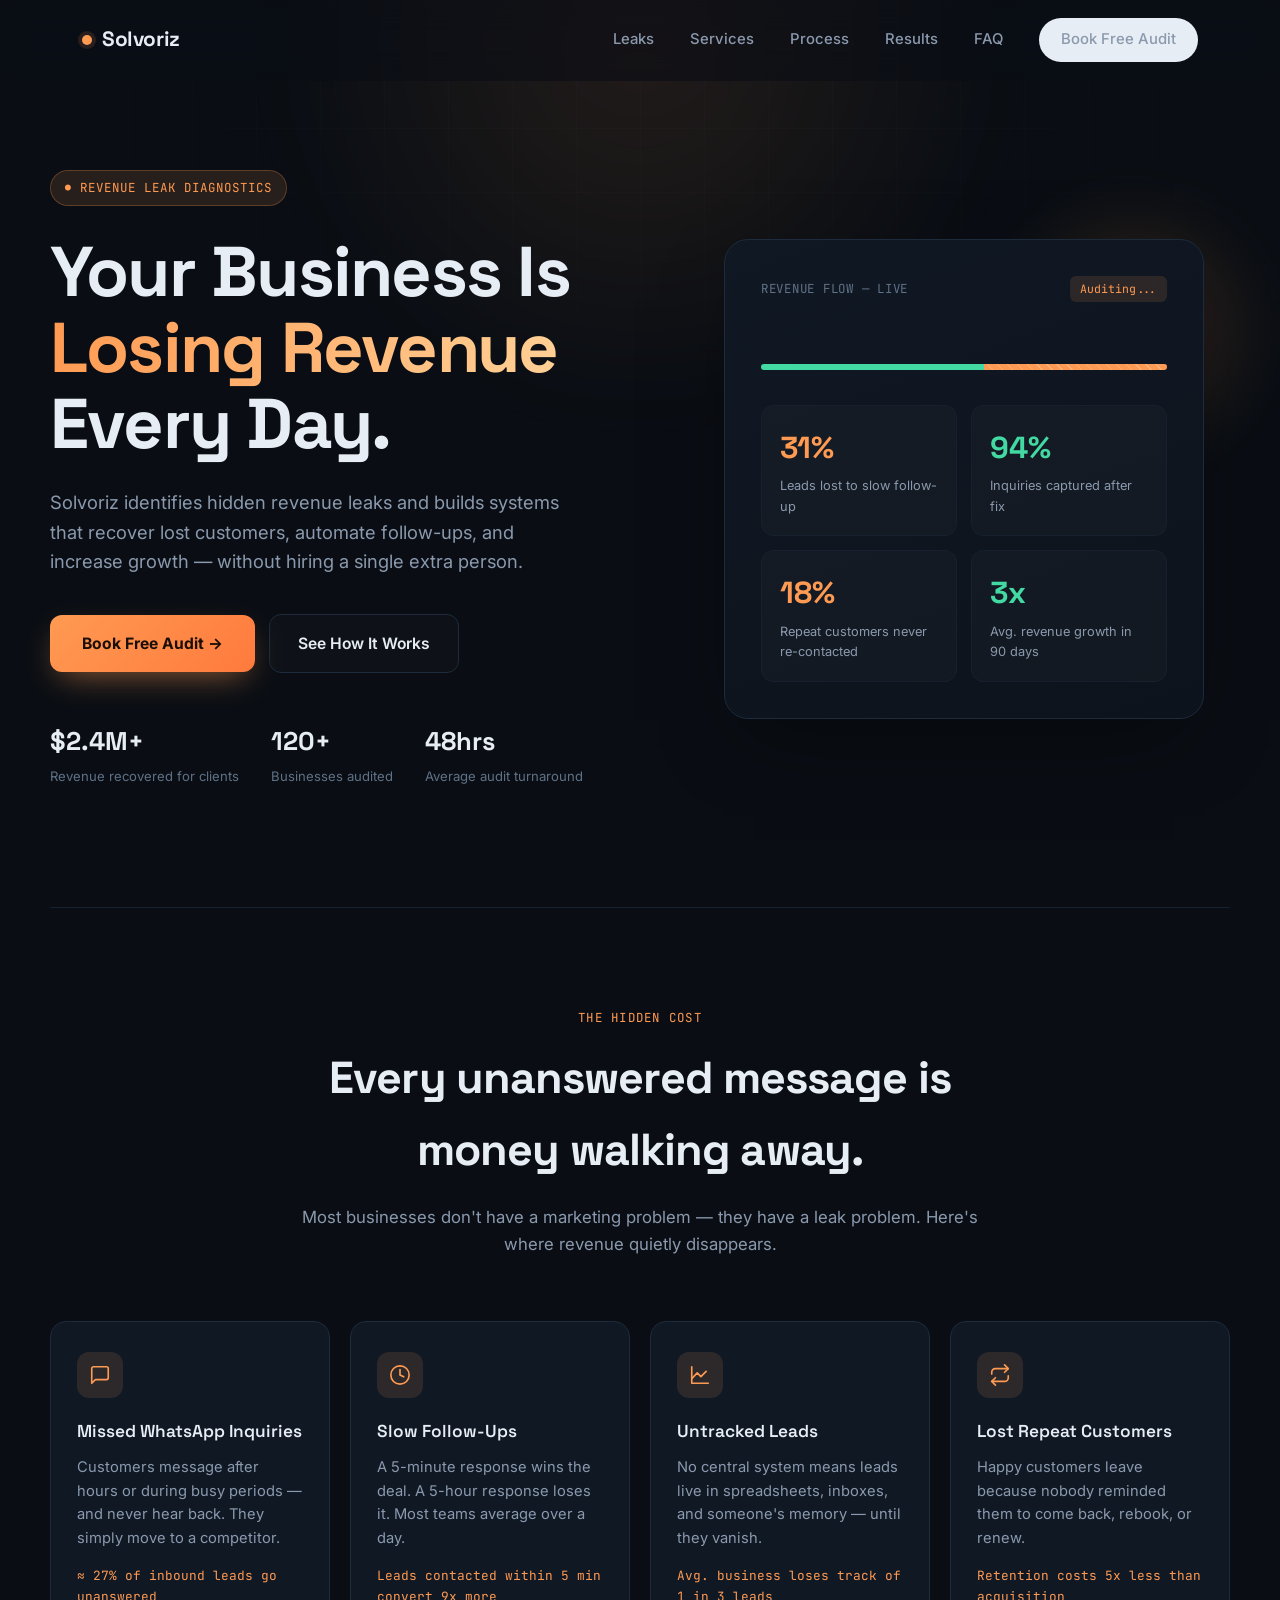
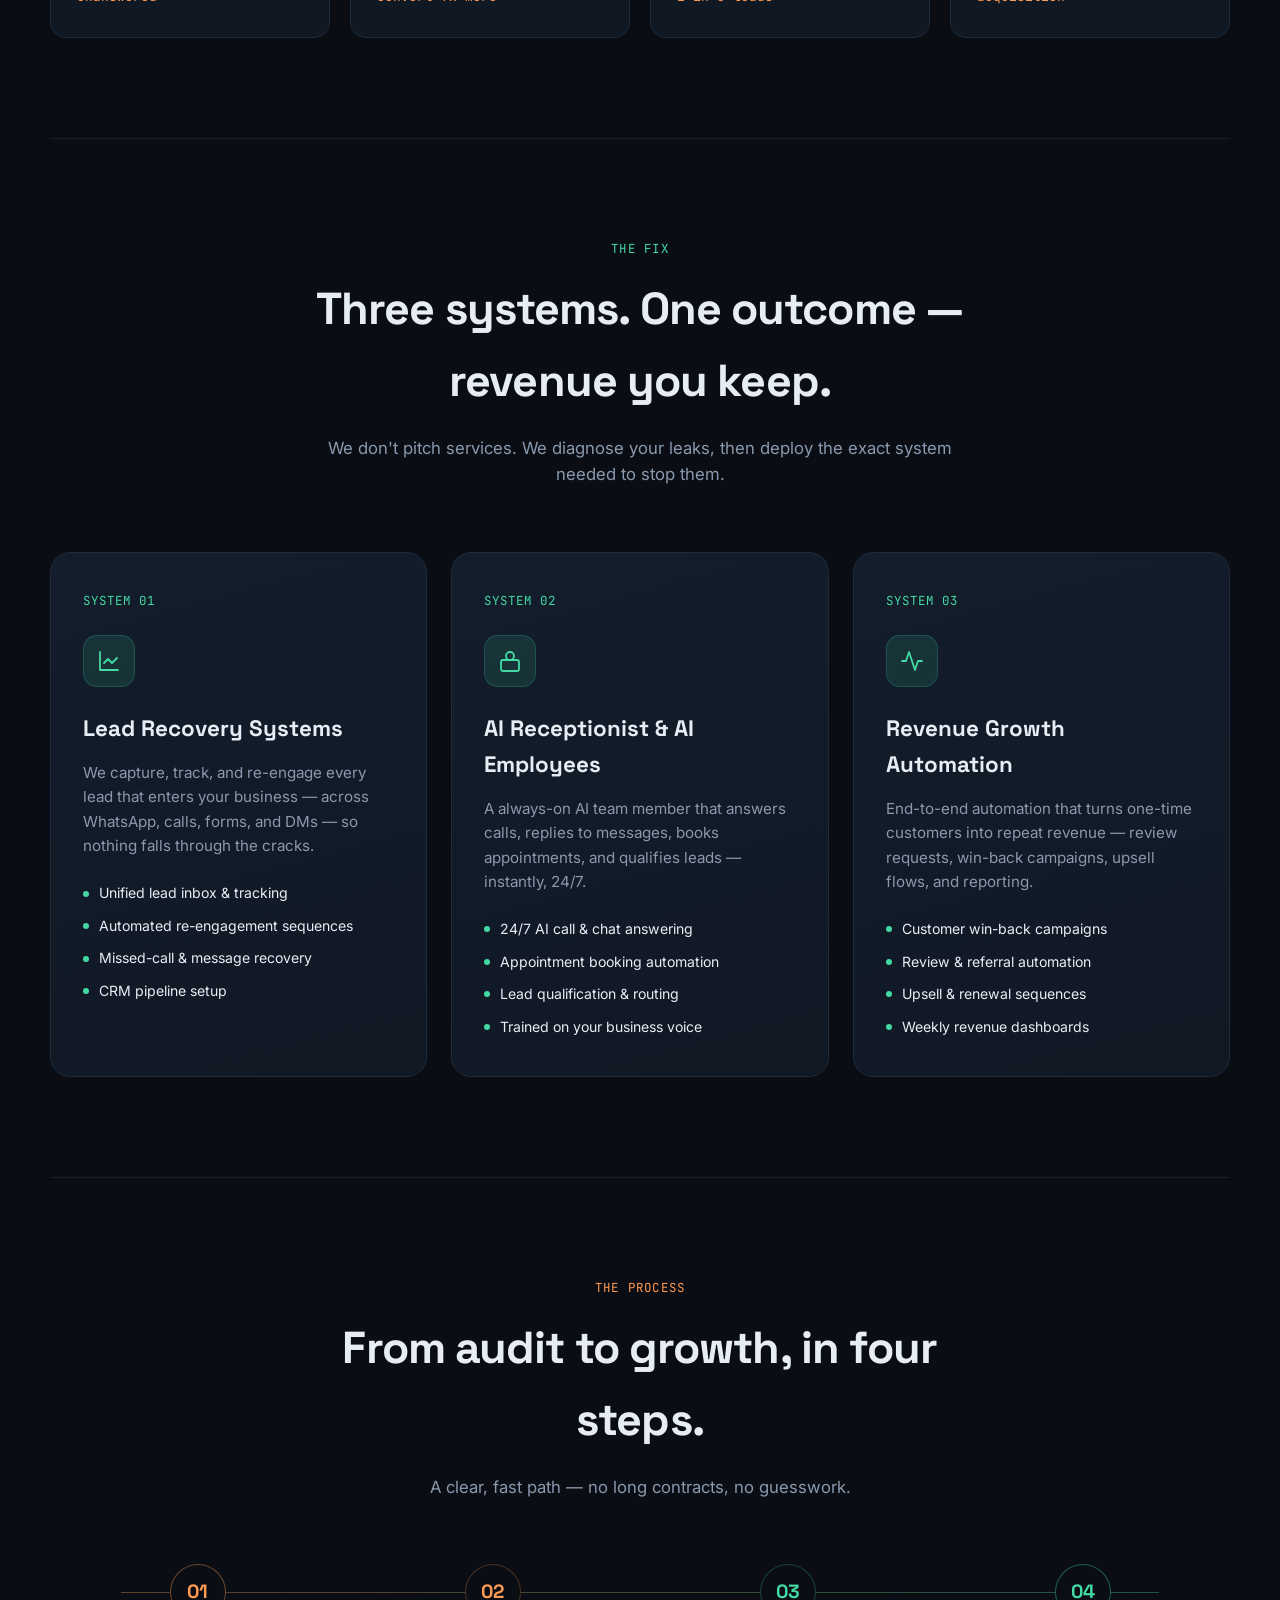
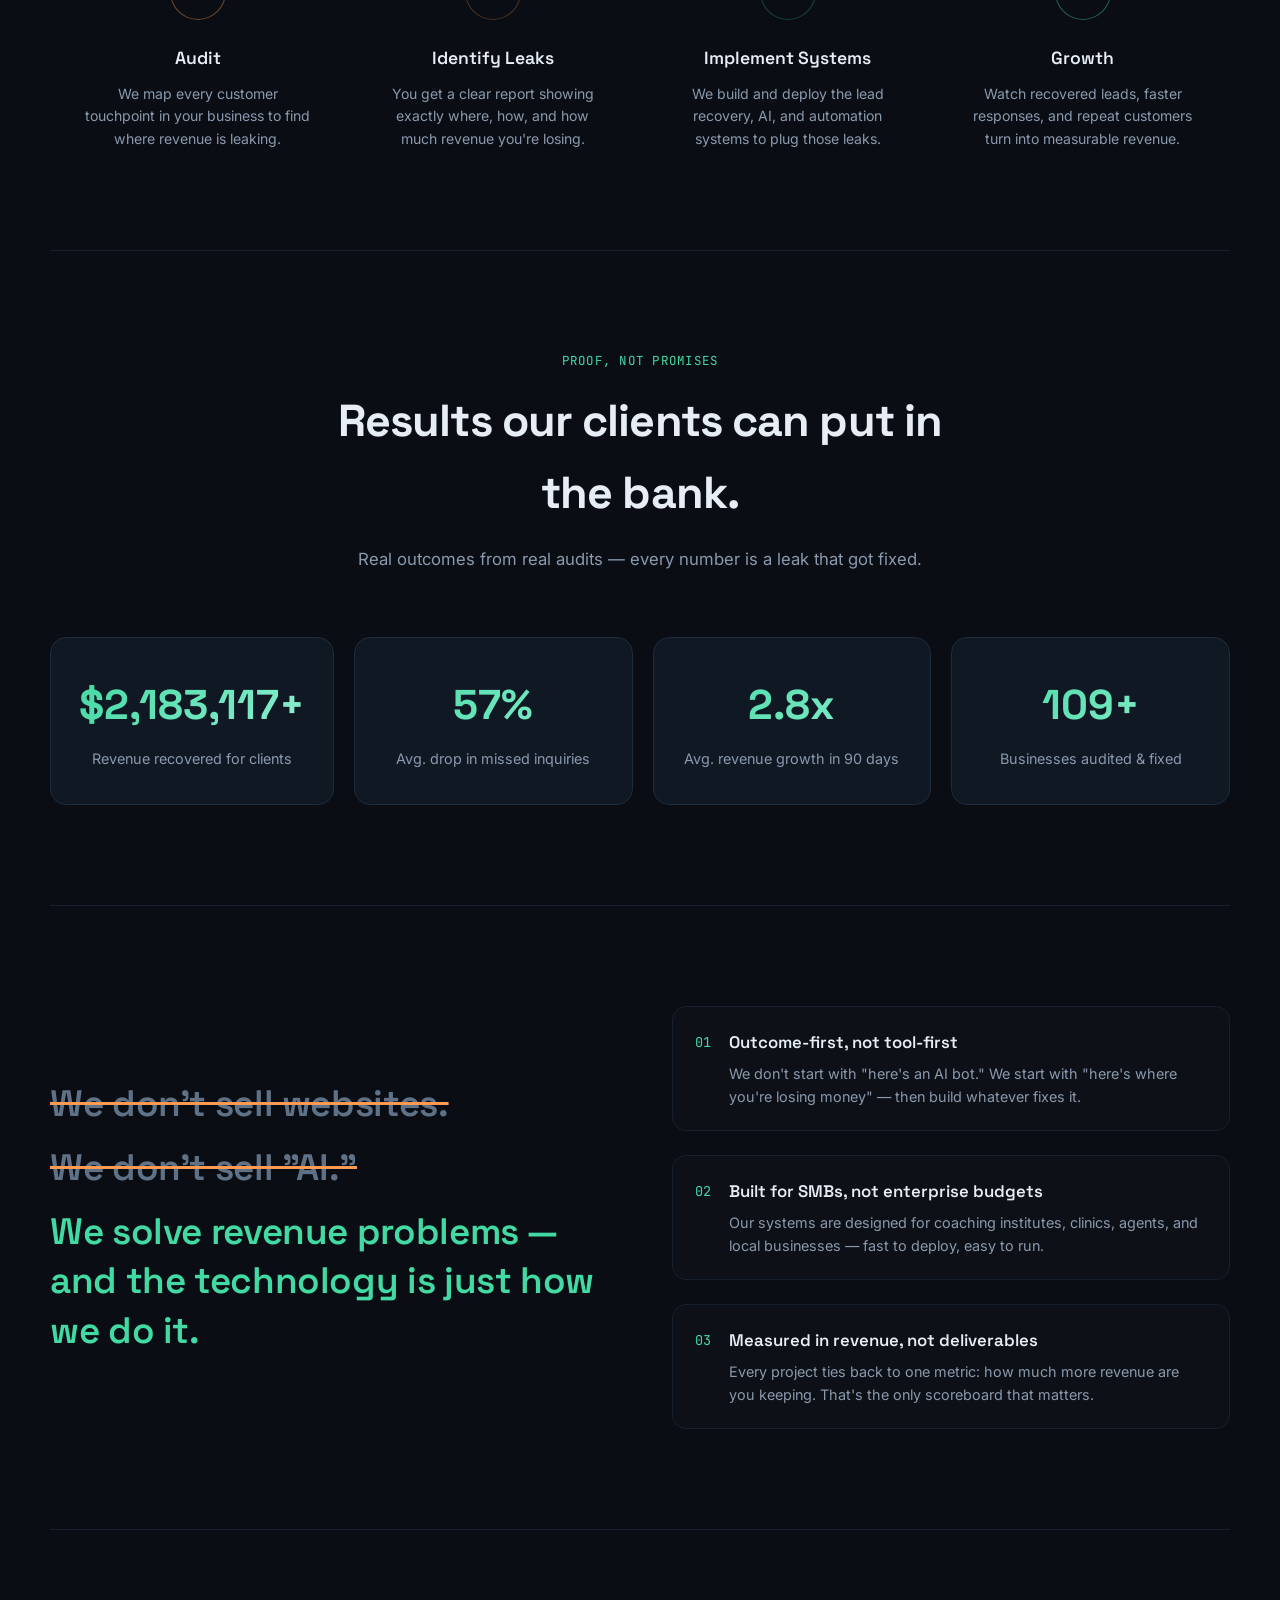
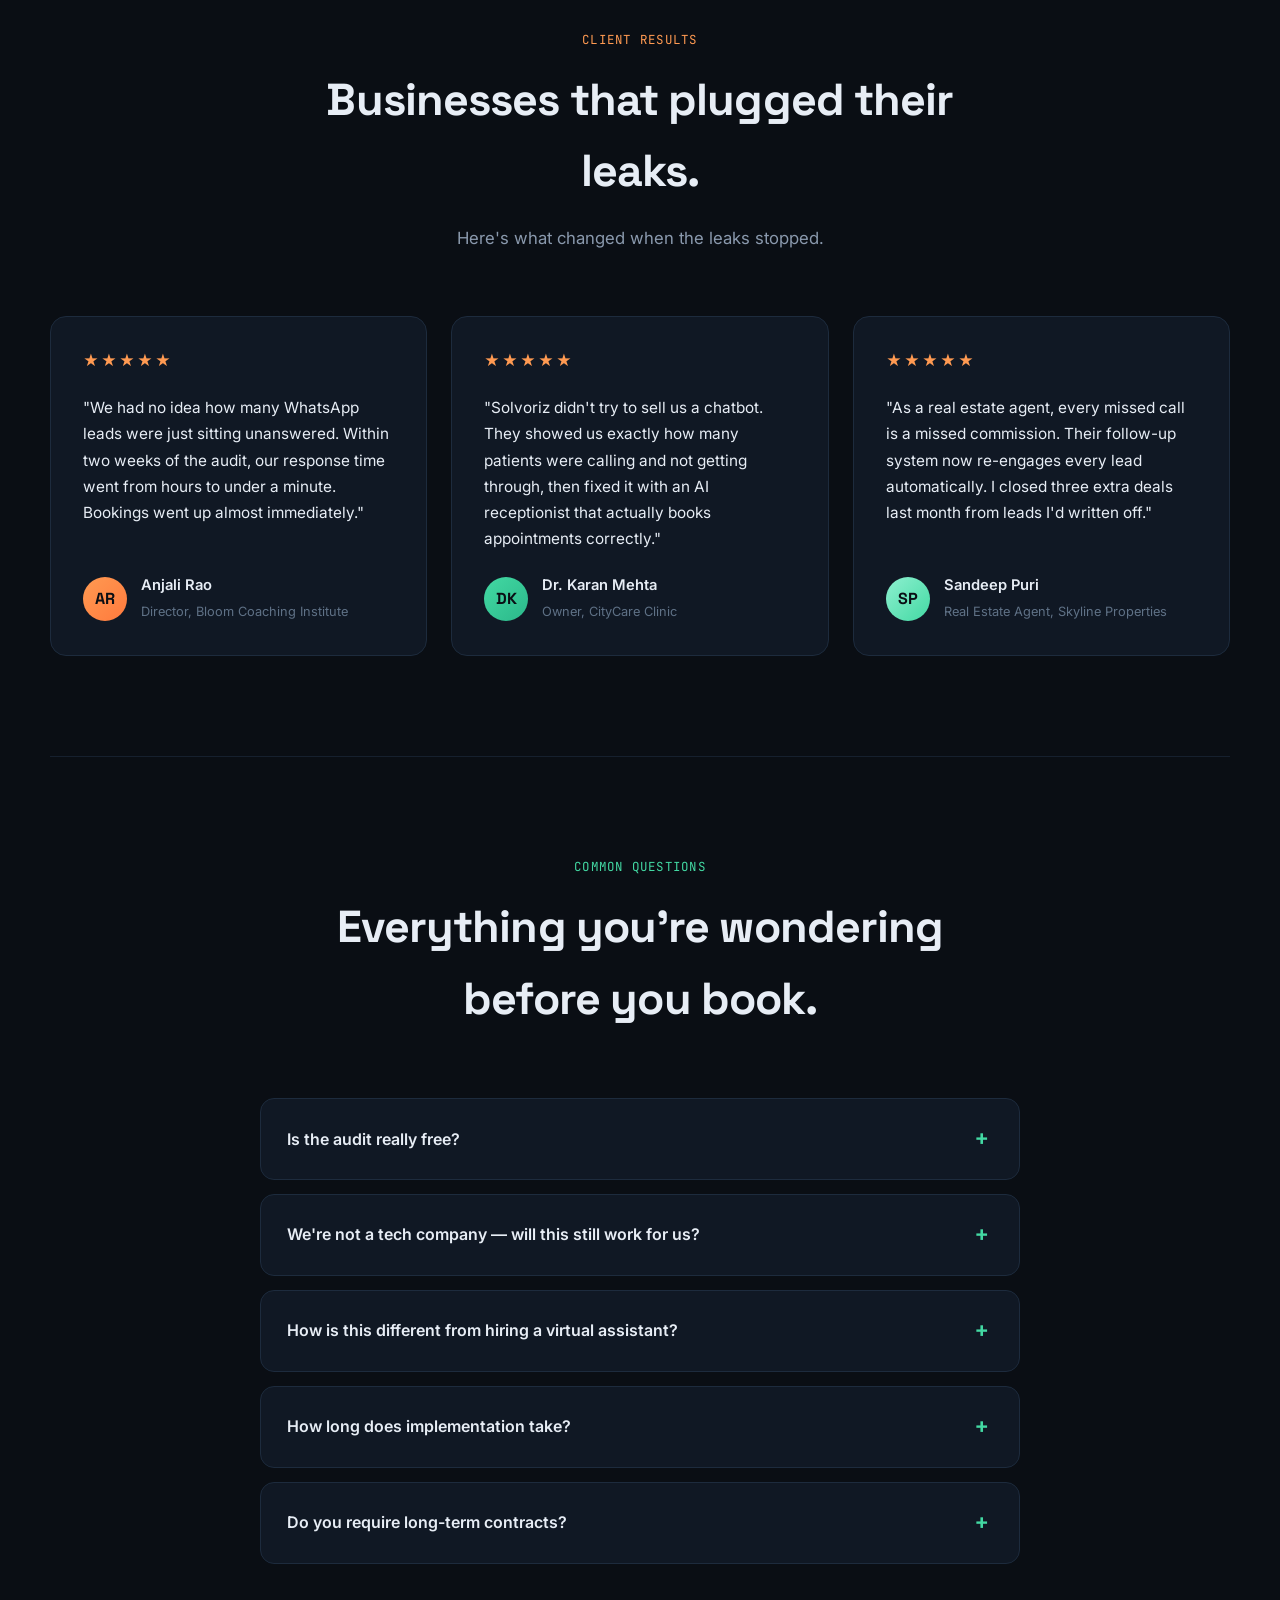
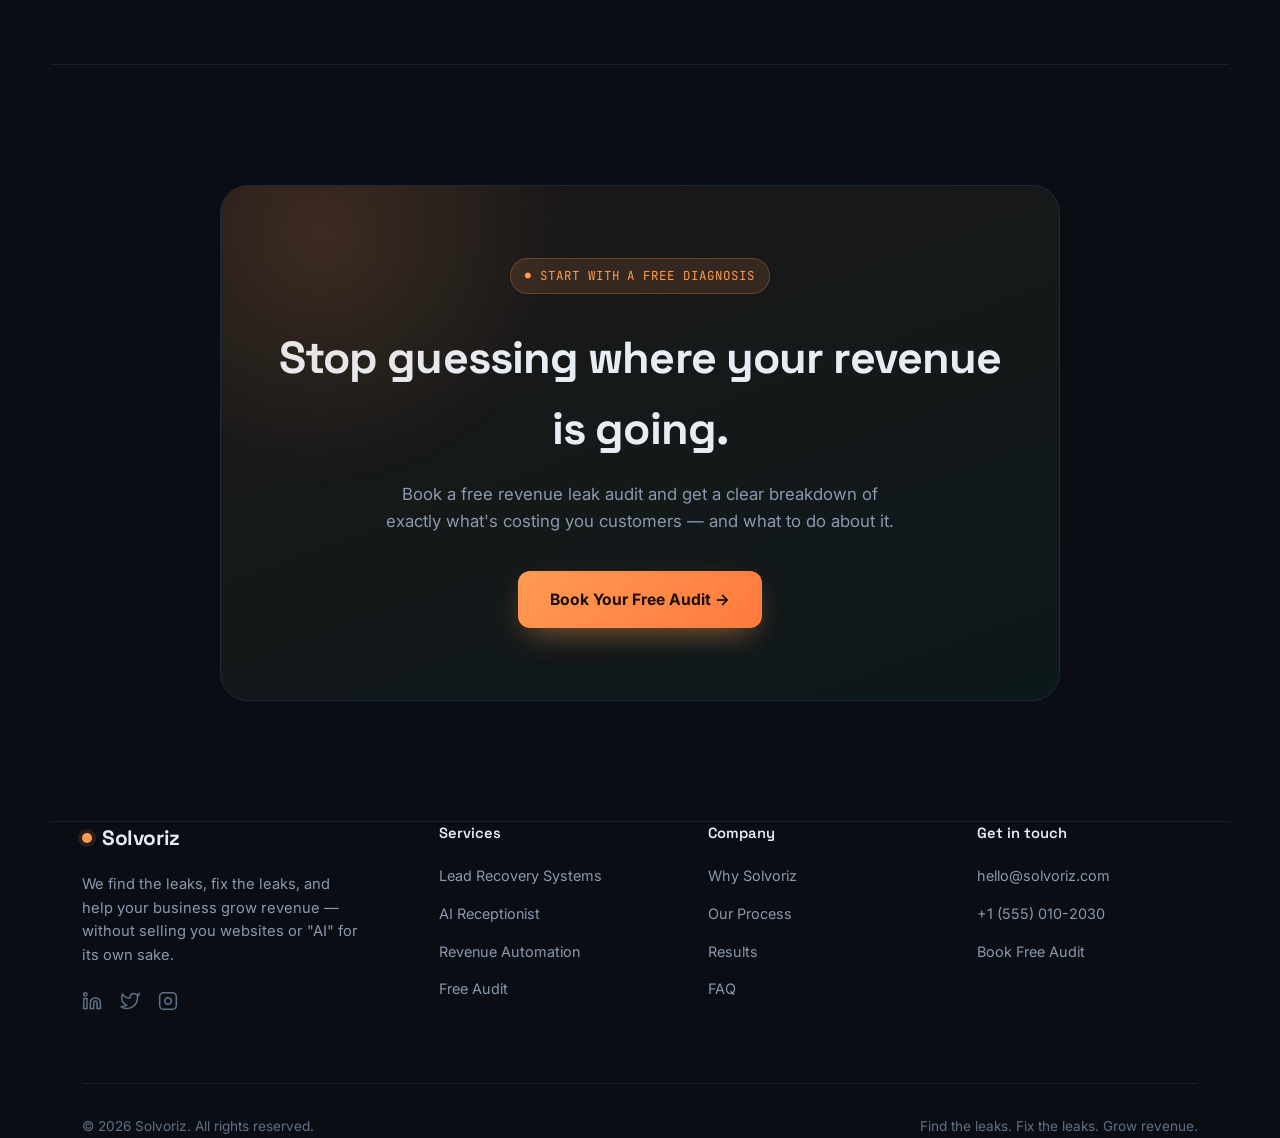
==== index.html @ 36d6c5d6 "Update fmt.Println message from 'Hello' to 'Goodbye'" ====
<!DOCTYPE html>
<html lang="en">
<head>
<meta charset="UTF-8">
<meta name="viewport" content="width=device-width, initial-scale=1.0">
<title>Solvoriz — Find the Leaks. Fix the Leaks. Grow Revenue.</title>
<meta name="description" content="Solvoriz helps businesses identify and eliminate revenue leaks with Lead Recovery Systems, AI Receptionists, and Revenue Growth Automation.">
<meta name="keywords" content="revenue leaks, lead recovery, AI receptionist, business automation, follow-up automation">
<meta property="og:title" content="Solvoriz — Find the Leaks. Fix the Leaks. Grow Revenue.">
<meta property="og:description" content="We identify hidden revenue leaks and build systems that recover lost customers, automate follow-ups, and increase growth.">
<meta property="og:type" content="website">
<link rel="preconnect" href="https://fonts.googleapis.com">
<link rel="preconnect" href="https://fonts.gstatic.com" crossorigin>
<link href="https://fonts.googleapis.com/css2?family=Space+Grotesk:wght@400;500;600;700&family=Inter:wght@400;500;600;700&family=JetBrains+Mono:wght@400;500&display=swap" rel="stylesheet">
<style>
  :root{
    --bg:#0a0e14;
    --bg-2:#0d131c;
    --panel:#101824;
    --panel-2:#131d2b;
    --border:#1d2b3d;
    --border-soft:#16202e;
    --text:#e7edf5;
    --muted:#8a99ad;
    --muted-2:#5f7186;
    --leak:#ff9a52;
    --leak-soft:rgba(255,154,82,0.12);
    --fix:#43d9a3;
    --fix-soft:rgba(67,217,163,0.12);
    --line-leak: #ff9a52;
    --line-fix: #43d9a3;

    --font-display:'Space Grotesk', sans-serif;
    --font-body:'Inter', sans-serif;
    --font-mono:'JetBrains Mono', monospace;

    --container: 1180px;
    --radius: 16px;
    --radius-sm: 10px;
  }

  *{margin:0;padding:0;box-sizing:border-box;}
  html{scroll-behavior:smooth;}
  body{
    background:var(--bg);
    color:var(--text);
    font-family:var(--font-body);
    line-height:1.6;
    -webkit-font-smoothing:antialiased;
    overflow-x:hidden;
  }

  /* ambient background */
  .bg-grid{
    position:fixed; inset:0; z-index:0; pointer-events:none;
    background-image:
      linear-gradient(rgba(255,255,255,0.015) 1px, transparent 1px),
      linear-gradient(90deg, rgba(255,255,255,0.015) 1px, transparent 1px);
    background-size:64px 64px;
    mask-image: radial-gradient(ellipse 80% 60% at 50% 0%, black 30%, transparent 75%);
  }
  .bg-glow{
    position:fixed; top:-300px; left:50%; transform:translateX(-50%);
    width:1000px; height:700px; z-index:0; pointer-events:none;
    background: radial-gradient(circle, rgba(255,154,82,0.10), transparent 60%);
    filter:blur(40px);
  }

  .wrap{max-width:var(--container); margin:0 auto; padding:0 32px;}
  section{position:relative; z-index:1;}

  /* ============ NAV ============ */
  header{
    position:fixed; top:0; left:0; right:0; z-index:100;
    backdrop-filter:blur(16px) saturate(140%);
    background:rgba(10,14,20,0.6);
    border-bottom:1px solid transparent;
    transition:border-color .3s, background .3s;
  }
  header.scrolled{
    border-bottom-color:var(--border-soft);
    background:rgba(10,14,20,0.78);
  }
  nav{
    max-width:var(--container); margin:0 auto; padding:18px 32px;
    display:flex; align-items:center; justify-content:space-between;
  }
  .logo{
    font-family:var(--font-display); font-weight:700; font-size:1.3rem;
    letter-spacing:-0.02em; display:flex; align-items:center; gap:10px;
    color:var(--text); text-decoration:none;
  }
  .logo .dot{
    width:10px; height:10px; border-radius:50%;
    background:var(--leak);
    box-shadow:0 0 0 4px rgba(255,154,82,0.12);
  }
  .nav-links{display:flex; gap:36px; align-items:center;}
  .nav-links a{
    color:var(--muted); text-decoration:none; font-size:0.93rem; font-weight:500;
    transition:color .2s;
  }
  .nav-links a:hover{color:var(--text);}
  .nav-cta{
    background:var(--text); color:var(--bg); padding:10px 22px;
    border-radius:999px; font-weight:600; font-size:0.9rem; text-decoration:none;
    transition:transform .2s, box-shadow .2s;
  }
  .nav-cta:hover{transform:translateY(-1px); box-shadow:0 8px 24px -8px rgba(255,255,255,0.3);}
  .nav-toggle{display:none; flex-direction:column; gap:5px; cursor:pointer; background:none; border:none;}
  .nav-toggle span{width:22px; height:2px; background:var(--text); border-radius:2px;}

  /* ============ HERO ============ */
  .hero{
    padding:170px 0 120px;
    display:grid; grid-template-columns:1.05fr 0.95fr; gap:60px; align-items:center;
  }
  .eyebrow{
    display:inline-flex; align-items:center; gap:8px;
    font-family:var(--font-mono); font-size:0.78rem; letter-spacing:0.08em;
    color:var(--leak); text-transform:uppercase;
    background:var(--leak-soft); border:1px solid rgba(255,154,82,0.25);
    padding:7px 14px; border-radius:999px; margin-bottom:28px;
  }
  .eyebrow::before{content:'●'; font-size:0.6rem; animation:pulse 2s infinite;}
  @keyframes pulse{0%,100%{opacity:1;} 50%{opacity:0.3;}}

  h1{
    font-family:var(--font-display); font-weight:700;
    font-size:clamp(2.6rem, 5.5vw, 4.4rem);
    line-height:1.08; letter-spacing:-0.025em;
    margin-bottom:26px;
  }
  h1 .leak-word{
    background:linear-gradient(100deg, var(--leak) 0%, #ffcf94 50%, var(--leak) 100%);
    -webkit-background-clip:text; background-clip:text; -webkit-text-fill-color:transparent;
    background-size:200% auto; animation:shine 6s linear infinite;
  }
  @keyframes shine{ to{ background-position:200% center; } }

  .hero p.lead{
    font-size:1.15rem; color:var(--muted); max-width:520px; margin-bottom:38px;
  }
  .hero-cta{display:flex; gap:14px; align-items:center; flex-wrap:wrap;}

  .btn-primary{
    background:linear-gradient(135deg, var(--leak), #ff7a3d);
    color:#1a0e05; font-weight:700; font-size:0.98rem;
    padding:16px 32px; border-radius:12px; text-decoration:none;
    box-shadow:0 12px 32px -10px rgba(255,154,82,0.55);
    transition:transform .25s ease, box-shadow .25s ease;
    display:inline-flex; align-items:center; gap:10px;
    border:none; cursor:pointer;
  }
  .btn-primary:hover{transform:translateY(-2px); box-shadow:0 16px 40px -8px rgba(255,154,82,0.7);}
  .btn-secondary{
    color:var(--text); font-weight:600; font-size:0.98rem;
    padding:16px 28px; border-radius:12px; text-decoration:none;
    border:1px solid var(--border); background:rgba(255,255,255,0.02);
    transition:border-color .2s, background .2s;
  }
  .btn-secondary:hover{border-color:var(--muted-2); background:rgba(255,255,255,0.04);}

  .hero-meta{
    display:flex; gap:32px; margin-top:48px; flex-wrap:wrap;
  }
  .hero-meta .stat{display:flex; flex-direction:column; gap:4px;}
  .hero-meta .stat b{font-family:var(--font-display); font-size:1.6rem; font-weight:700;}
  .hero-meta .stat span{font-size:0.82rem; color:var(--muted-2);}

  /* ===== Hero visual: leak gauge ===== */
  .hero-visual{
    position:relative; aspect-ratio:1/1; max-width:480px; margin:0 auto; width:100%;
  }
  .leak-card{
    position:absolute; inset:0;
    background:linear-gradient(160deg, var(--panel) 0%, var(--bg-2) 100%);
    border:1px solid var(--border); border-radius:24px;
    padding:36px; backdrop-filter:blur(10px);
    box-shadow:0 30px 80px -30px rgba(0,0,0,0.6);
    display:flex; flex-direction:column;
  }
  .leak-card-head{display:flex; justify-content:space-between; align-items:center; margin-bottom:28px;}
  .leak-card-head .title{font-family:var(--font-mono); font-size:0.78rem; color:var(--muted-2); letter-spacing:0.06em; text-transform:uppercase;}
  .leak-card-head .badge{
    font-family:var(--font-mono); font-size:0.72rem; color:var(--leak);
    background:var(--leak-soft); padding:4px 10px; border-radius:6px;
  }
  .pipe-row{display:flex; align-items:center; gap:0; flex:1; position:relative;}
  .pipe-line{
    flex:1; height:6px; border-radius:3px; position:relative;
    background:linear-gradient(90deg, var(--fix) 0%, var(--fix) 55%, var(--leak) 55%, var(--leak) 100%);
    overflow:hidden;
  }
  .pipe-line::after{
    content:''; position:absolute; top:0; bottom:0; left:55%; width:45%;
    background:repeating-linear-gradient(45deg, rgba(255,154,82,0.0) 0 6px, rgba(255,255,255,0.25) 6px 7px);
    animation:flow 1.2s linear infinite;
  }
  @keyframes flow{ from{background-position-x:0;} to{background-position-x:-26px;} }
  .drip{
    position:absolute; top:8px; width:8px; height:8px; border-radius:50%;
    background:var(--leak); box-shadow:0 0 14px rgba(255,154,82,0.6);
    animation:dripfall 2.4s ease-in infinite;
  }
  .drip:nth-child(1){left:62%; animation-delay:0s;}
  .drip:nth-child(2){left:74%; animation-delay:0.8s;}
  .drip:nth-child(3){left:86%; animation-delay:1.6s;}
  @keyframes dripfall{
    0%{ top:8px; opacity:1; transform:scale(1);}
    70%{ top:120px; opacity:0.7; transform:scale(0.7);}
    100%{ top:140px; opacity:0; transform:scale(0.4);}
  }
  .leak-stats{display:grid; grid-template-columns:1fr 1fr; gap:14px; margin-top:auto;}
  .leak-stat-box{
    background:rgba(255,255,255,0.02); border:1px solid var(--border-soft);
    border-radius:12px; padding:18px;
  }
  .leak-stat-box .num{font-family:var(--font-display); font-size:1.9rem; font-weight:700;}
  .leak-stat-box .num.lost{color:var(--leak);}
  .leak-stat-box .num.saved{color:var(--fix);}
  .leak-stat-box .lbl{font-size:0.8rem; color:var(--muted); margin-top:4px;}
  .leak-glow{
    position:absolute; width:300px; height:300px; border-radius:50%;
    background:radial-gradient(circle, rgba(255,154,82,0.18), transparent 70%);
    top:-60px; right:-80px; filter:blur(20px); z-index:-1;
  }

  /* ============ SECTION HEADERS ============ */
  .section-head{max-width:680px; margin:0 auto 64px; text-align:center;}
  .section-tag{
    font-family:var(--font-mono); font-size:0.78rem; letter-spacing:0.1em;
    color:var(--leak); text-transform:uppercase; margin-bottom:14px; display:block;
  }
  .section-tag.fix{color:var(--fix);}
  h2{
    font-family:var(--font-display); font-weight:700;
    font-size:clamp(2rem, 4vw, 2.8rem); letter-spacing:-0.02em; margin-bottom:18px;
  }
  .section-head p{color:var(--muted); font-size:1.05rem;}

  /* ============ PROBLEM SECTION ============ */
  .problem{padding:100px 0; border-top:1px solid var(--border-soft);}
  .leak-grid{display:grid; grid-template-columns:repeat(4,1fr); gap:20px;}
  .leak-item{
    background:var(--panel); border:1px solid var(--border);
    border-radius:var(--radius); padding:30px 26px;
    position:relative; overflow:hidden;
    transition:transform .35s ease, border-color .35s ease;
    opacity:0; transform:translateY(24px);
  }
  .leak-item.in-view{opacity:1; transform:translateY(0); transition:opacity .6s ease, transform .6s ease, border-color .35s;}
  .leak-item:hover{transform:translateY(-6px); border-color:rgba(255,154,82,0.35);}
  .leak-item::before{
    content:''; position:absolute; top:0; left:0; width:100%; height:3px;
    background:linear-gradient(90deg, var(--leak), transparent);
    opacity:0; transition:opacity .35s;
  }
  .leak-item:hover::before{opacity:1;}
  .leak-icon{
    width:46px; height:46px; border-radius:12px; display:flex; align-items:center; justify-content:center;
    background:var(--leak-soft); margin-bottom:20px; color:var(--leak);
  }
  .leak-item h3{font-family:var(--font-display); font-size:1.08rem; font-weight:600; margin-bottom:10px;}
  .leak-item p{color:var(--muted); font-size:0.92rem;}
  .leak-item .amount{
    font-family:var(--font-mono); font-size:0.8rem; color:var(--leak); margin-top:16px; display:block;
  }

  /* ============ SOLUTION SECTION ============ */
  .solution{padding:100px 0; border-top:1px solid var(--border-soft);}
  .solution-grid{display:grid; grid-template-columns:repeat(3,1fr); gap:24px;}
  .solution-card{
    background:linear-gradient(165deg, var(--panel-2), var(--panel));
    border:1px solid var(--border); border-radius:20px; padding:38px 32px;
    position:relative; overflow:hidden;
    opacity:0; transform:translateY(28px);
    transition:opacity .6s ease, transform .6s ease, border-color .3s, box-shadow .3s;
  }
  .solution-card.in-view{opacity:1; transform:translateY(0);}
  .solution-card:hover{
    border-color:rgba(67,217,163,0.3);
    box-shadow:0 24px 60px -30px rgba(67,217,163,0.25);
    transform:translateY(-6px);
  }
  .solution-num{
    font-family:var(--font-mono); font-size:0.78rem; color:var(--fix);
    letter-spacing:0.08em; margin-bottom:24px; display:block;
  }
  .solution-card h3{font-family:var(--font-display); font-size:1.4rem; font-weight:700; margin-bottom:14px;}
  .solution-card p{color:var(--muted); font-size:0.95rem; margin-bottom:24px;}
  .solution-list{list-style:none; display:flex; flex-direction:column; gap:10px;}
  .solution-list li{
    font-size:0.88rem; color:var(--text); display:flex; align-items:center; gap:10px;
  }
  .solution-list li::before{
    content:''; width:6px; height:6px; border-radius:50%; background:var(--fix); flex-shrink:0;
  }
  .solution-card .icon-block{
    width:52px; height:52px; border-radius:14px;
    background:var(--fix-soft); border:1px solid rgba(67,217,163,0.2);
    display:flex; align-items:center; justify-content:center; margin-bottom:24px; color:var(--fix);
  }

  /* ============ HOW IT WORKS ============ */
  .how{padding:100px 0; border-top:1px solid var(--border-soft);}
  .how-track{
    display:grid; grid-template-columns:repeat(4,1fr); gap:0; position:relative;
  }
  .how-track::before{
    content:''; position:absolute; top:28px; left:6%; right:6%; height:1px;
    background:linear-gradient(90deg, var(--leak), var(--fix));
    opacity:0.35;
  }
  .how-step{
    text-align:center; padding:0 18px; position:relative;
    opacity:0; transform:translateY(20px);
    transition:opacity .6s ease, transform .6s ease;
  }
  .how-step.in-view{opacity:1; transform:translateY(0);}
  .how-step .step-num{
    width:56px; height:56px; border-radius:50%; margin:0 auto 24px;
    display:flex; align-items:center; justify-content:center;
    font-family:var(--font-display); font-weight:700; font-size:1.2rem;
    background:var(--bg); border:1px solid var(--border);
    position:relative; z-index:2;
  }
  .how-step:nth-child(1) .step-num{color:var(--leak); border-color:rgba(255,154,82,0.4);}
  .how-step:nth-child(2) .step-num{color:var(--leak); border-color:rgba(255,154,82,0.25);}
  .how-step:nth-child(3) .step-num{color:var(--fix); border-color:rgba(67,217,163,0.25);}
  .how-step:nth-child(4) .step-num{color:var(--fix); border-color:rgba(67,217,163,0.4);}
  .how-step h3{font-family:var(--font-display); font-size:1.1rem; font-weight:600; margin-bottom:10px;}
  .how-step p{color:var(--muted); font-size:0.88rem; max-width:230px; margin:0 auto;}

  /* ============ RESULTS ============ */
  .results{padding:100px 0; border-top:1px solid var(--border-soft);}
  .results-grid{display:grid; grid-template-columns:repeat(4,1fr); gap:20px;}
  .result-card{
    background:var(--panel); border:1px solid var(--border); border-radius:var(--radius);
    padding:34px 28px; text-align:center;
    opacity:0; transform:scale(0.95);
    transition:opacity .6s ease, transform .6s ease, border-color .3s;
  }
  .result-card.in-view{opacity:1; transform:scale(1);}
  .result-card:hover{border-color:rgba(67,217,163,0.3);}
  .result-num{
    font-family:var(--font-display); font-weight:700; font-size:2.6rem;
    background:linear-gradient(135deg, var(--fix), #8ef0d0);
    -webkit-background-clip:text; background-clip:text; -webkit-text-fill-color:transparent;
    margin-bottom:8px;
  }
  .result-card .lbl{color:var(--muted); font-size:0.9rem;}

  /* ============ WHY SOLVORIZ ============ */
  .why{padding:100px 0; border-top:1px solid var(--border-soft);}
  .why-inner{
    display:grid; grid-template-columns:1fr 1fr; gap:64px; align-items:center;
  }
  .why-statement{
    font-family:var(--font-display); font-size:clamp(1.6rem,3vw,2.3rem);
    font-weight:600; line-height:1.35; letter-spacing:-0.01em;
  }
  .why-statement .strike{
    color:var(--muted-2); text-decoration:line-through; text-decoration-color:var(--leak);
  }
  .why-statement .highlight{
    color:var(--fix);
  }
  .why-list{display:flex; flex-direction:column; gap:24px;}
  .why-row{
    display:flex; gap:18px; align-items:flex-start;
    padding:22px; border:1px solid var(--border-soft); border-radius:14px;
    background:rgba(255,255,255,0.015);
    transition:border-color .3s, background .3s;
  }
  .why-row:hover{border-color:rgba(67,217,163,0.25); background:rgba(67,217,163,0.03);}
  .why-row .num{
    font-family:var(--font-mono); color:var(--fix); font-size:0.85rem; flex-shrink:0; margin-top:3px;
  }
  .why-row h4{font-family:var(--font-display); font-size:1.05rem; margin-bottom:6px; font-weight:600;}
  .why-row p{color:var(--muted); font-size:0.9rem;}

  /* ============ TESTIMONIALS ============ */
  .testimonials{padding:100px 0; border-top:1px solid var(--border-soft);}
  .test-grid{display:grid; grid-template-columns:repeat(3,1fr); gap:24px;}
  .test-card{
    background:var(--panel); border:1px solid var(--border); border-radius:var(--radius);
    padding:32px; display:flex; flex-direction:column; gap:22px;
    opacity:0; transform:translateY(24px);
    transition:opacity .6s ease, transform .6s ease, border-color .3s;
  }
  .test-card.in-view{opacity:1; transform:translateY(0);}
  .test-card:hover{border-color:var(--muted-2);}
  .stars{color:var(--leak); font-size:0.95rem; letter-spacing:2px;}
  .test-card p.quote{font-size:0.96rem; color:var(--text); line-height:1.7;}
  .test-person{display:flex; align-items:center; gap:14px; margin-top:auto;}
  .avatar{
    width:44px; height:44px; border-radius:50%; flex-shrink:0;
    display:flex; align-items:center; justify-content:center;
    font-family:var(--font-display); font-weight:700; font-size:1rem; color:var(--bg);
  }
  .test-person .info b{display:block; font-size:0.92rem; font-weight:600;}
  .test-person .info span{font-size:0.8rem; color:var(--muted-2);}

  /* ============ FAQ ============ */
  .faq{padding:100px 0; border-top:1px solid var(--border-soft);}
  .faq-list{max-width:760px; margin:0 auto; display:flex; flex-direction:column; gap:14px;}
  .faq-item{
    border:1px solid var(--border); border-radius:14px; background:var(--panel);
    overflow:hidden; transition:border-color .3s;
  }
  .faq-item.active{border-color:rgba(67,217,163,0.3);}
  .faq-q{
    padding:22px 26px; display:flex; justify-content:space-between; align-items:center;
    cursor:pointer; font-weight:600; font-size:1rem; gap:20px;
  }
  .faq-q .plus{
    font-size:1.4rem; color:var(--fix); flex-shrink:0; transition:transform .3s;
    font-family:var(--font-mono); width:24px; text-align:center;
  }
  .faq-item.active .plus{transform:rotate(45deg);}
  .faq-a{
    max-height:0; overflow:hidden; transition:max-height .35s ease;
  }
  .faq-a div{padding:0 26px 22px; color:var(--muted); font-size:0.93rem; line-height:1.7;}

  /* ============ FINAL CTA ============ */
  .final-cta{padding:120px 0; border-top:1px solid var(--border-soft); text-align:center; position:relative;}
  .final-cta-card{
    max-width:840px; margin:0 auto; padding:72px 48px; border-radius:28px;
    background:linear-gradient(160deg, rgba(255,154,82,0.08), rgba(67,217,163,0.05));
    border:1px solid var(--border); position:relative; overflow:hidden;
  }
  .final-cta-card::before{
    content:''; position:absolute; width:500px; height:500px; border-radius:50%;
    background:radial-gradient(circle, rgba(255,154,82,0.15), transparent 70%);
    top:-200px; left:-150px; filter:blur(10px);
  }
  .final-cta-card h2{margin-bottom:16px;}
  .final-cta-card p{color:var(--muted); font-size:1.05rem; margin-bottom:36px; max-width:520px; margin-left:auto; margin-right:auto;}

  /* ============ FOOTER ============ */
  footer{padding:80px 0 40px; border-top:1px solid var(--border-soft);}
  .footer-top{
    display:grid; grid-template-columns:1.4fr 1fr 1fr 1fr; gap:48px; margin-bottom:64px;
  }
  .footer-brand .logo{margin-bottom:18px;}
  .footer-brand p{color:var(--muted); font-size:0.92rem; max-width:280px; margin-bottom:24px;}
  .footer-col h4{font-family:var(--font-display); font-size:0.92rem; margin-bottom:18px; font-weight:600;}
  .footer-col ul{list-style:none; display:flex; flex-direction:column; gap:12px;}
  .footer-col ul a{color:var(--muted); text-decoration:none; font-size:0.9rem; transition:color .2s;}
  .footer-col ul a:hover{color:var(--text);}
  .footer-bottom{
    display:flex; justify-content:space-between; align-items:center;
    padding-top:32px; border-top:1px solid var(--border-soft);
    color:var(--muted-2); font-size:0.85rem; flex-wrap:wrap; gap:16px;
  }
  .footer-socials{display:flex; gap:18px;}
  .footer-socials a{color:var(--muted-2); transition:color .2s;}
  .footer-socials a:hover{color:var(--fix);}

  /* ============ RESPONSIVE ============ */
  @media (max-width:980px){
    .hero{grid-template-columns:1fr; padding-top:140px;}
    .hero-visual{order:-1; max-width:420px;}
    .leak-grid{grid-template-columns:repeat(2,1fr);}
    .solution-grid{grid-template-columns:1fr;}
    .how-track{grid-template-columns:repeat(2,1fr); gap:40px;}
    .how-track::before{display:none;}
    .results-grid{grid-template-columns:repeat(2,1fr);}
    .why-inner{grid-template-columns:1fr; gap:40px;}
    .test-grid{grid-template-columns:1fr;}
    .footer-top{grid-template-columns:1fr 1fr; gap:36px;}
    .nav-links{
      position:absolute; top:100%; left:0; right:0; flex-direction:column;
      background:rgba(10,14,20,0.97); border-bottom:1px solid var(--border-soft);
      padding:24px 32px; gap:18px; display:none;
    }
    .nav-links.open{display:flex;}
    .nav-toggle{display:flex;}
    .nav-cta{display:none;}
    .nav-links.open .nav-cta{display:inline-flex; width:fit-content;}
  }
  @media (max-width:640px){
    .wrap{padding:0 20px;}
    .leak-grid{grid-template-columns:1fr;}
    .results-grid{grid-template-columns:1fr 1fr;}
    .how-track{grid-template-columns:1fr; gap:36px;}
    .footer-top{grid-template-columns:1fr;}
    h1{font-size:2.4rem;}
    .hero-meta{gap:24px;}
    .final-cta-card{padding:48px 24px;}
  }

  @media (prefers-reduced-motion: reduce){
    *{animation:none !important; transition:none !important;}
  }
</style>
</head>
<body>

<div class="bg-grid"></div>
<div class="bg-glow"></div>

<header id="header">
  <nav>
    <a href="#" class="logo"><span class="dot"></span> Solvoriz</a>
    <div class="nav-links" id="navLinks">
      <a href="#problem">Leaks</a>
      <a href="#solution">Services</a>
      <a href="#how">Process</a>
      <a href="#results">Results</a>
      <a href="#faq">FAQ</a>
      <a href="#cta" class="nav-cta">Book Free Audit</a>
    </div>
    <button class="nav-toggle" id="navToggle" aria-label="Toggle menu"><span></span><span></span><span></span></button>
  </nav>
</header>

<!-- HERO -->
<section class="hero wrap">
  <div>
    <span class="eyebrow">Revenue Leak Diagnostics</span>
    <h1>Your Business Is <span class="leak-word">Losing Revenue</span> Every Day.</h1>
    <p class="lead">Solvoriz identifies hidden revenue leaks and builds systems that recover lost customers, automate follow-ups, and increase growth — without hiring a single extra person.</p>
    <div class="hero-cta">
      <a href="#cta" class="btn-primary">Book Free Audit →</a>
      <a href="#how" class="btn-secondary">See How It Works</a>
    </div>
    <div class="hero-meta">
      <div class="stat"><b>$2.4M+</b><span>Revenue recovered for clients</span></div>
      <div class="stat"><b>120+</b><span>Businesses audited</span></div>
      <div class="stat"><b>48hrs</b><span>Average audit turnaround</span></div>
    </div>
  </div>

  <div class="hero-visual">
    <div class="leak-glow"></div>
    <div class="leak-card">
      <div class="leak-card-head">
        <span class="title">Revenue Flow — Live</span>
        <span class="badge">Auditing...</span>
      </div>
      <div class="pipe-row">
        <div class="pipe-line">
          <div class="drip"></div>
          <div class="drip"></div>
          <div class="drip"></div>
        </div>
      </div>
      <div class="leak-stats">
        <div class="leak-stat-box">
          <div class="num lost" data-count="31">0%</div>
          <div class="lbl">Leads lost to slow follow-up</div>
        </div>
        <div class="leak-stat-box">
          <div class="num saved" data-count="94">0%</div>
          <div class="lbl">Inquiries captured after fix</div>
        </div>
        <div class="leak-stat-box">
          <div class="num lost" data-count="18">0%</div>
          <div class="lbl">Repeat customers never re-contacted</div>
        </div>
        <div class="leak-stat-box">
          <div class="num saved" data-count="3">0x</div>
          <div class="lbl">Avg. revenue growth in 90 days</div>
        </div>
      </div>
    </div>
  </div>
</section>

<!-- PROBLEM -->
<section class="problem wrap" id="problem">
  <div class="section-head">
    <span class="section-tag">The hidden cost</span>
    <h2>Every unanswered message is money walking away.</h2>
    <p>Most businesses don't have a marketing problem — they have a leak problem. Here's where revenue quietly disappears.</p>
  </div>
  <div class="leak-grid">
    <div class="leak-item">
      <div class="leak-icon">
        <svg width="22" height="22" viewBox="0 0 24 24" fill="none" stroke="currentColor" stroke-width="1.8" stroke-linecap="round" stroke-linejoin="round"><path d="M21 15a2 2 0 0 1-2 2H7l-4 4V5a2 2 0 0 1 2-2h14a2 2 0 0 1 2 2z"/></svg>
      </div>
      <h3>Missed WhatsApp Inquiries</h3>
      <p>Customers message after hours or during busy periods — and never hear back. They simply move to a competitor.</p>
      <span class="amount">≈ 27% of inbound leads go unanswered</span>
    </div>
    <div class="leak-item">
      <div class="leak-icon">
        <svg width="22" height="22" viewBox="0 0 24 24" fill="none" stroke="currentColor" stroke-width="1.8" stroke-linecap="round" stroke-linejoin="round"><circle cx="12" cy="12" r="10"/><polyline points="12 6 12 12 16 14"/></svg>
      </div>
      <h3>Slow Follow-Ups</h3>
      <p>A 5-minute response wins the deal. A 5-hour response loses it. Most teams average over a day.</p>
      <span class="amount">Leads contacted within 5 min convert 9x more</span>
    </div>
    <div class="leak-item">
      <div class="leak-icon">
        <svg width="22" height="22" viewBox="0 0 24 24" fill="none" stroke="currentColor" stroke-width="1.8" stroke-linecap="round" stroke-linejoin="round"><path d="M3 3v18h18"/><path d="M18.7 8 13 13.7l-4-4L3 16"/></svg>
      </div>
      <h3>Untracked Leads</h3>
      <p>No central system means leads live in spreadsheets, inboxes, and someone's memory — until they vanish.</p>
      <span class="amount">Avg. business loses track of 1 in 3 leads</span>
    </div>
    <div class="leak-item">
      <div class="leak-icon">
        <svg width="22" height="22" viewBox="0 0 24 24" fill="none" stroke="currentColor" stroke-width="1.8" stroke-linecap="round" stroke-linejoin="round"><path d="M17 1l4 4-4 4"/><path d="M3 11V9a4 4 0 0 1 4-4h14"/><path d="M7 23l-4-4 4-4"/><path d="M21 13v2a4 4 0 0 1-4 4H3"/></svg>
      </div>
      <h3>Lost Repeat Customers</h3>
      <p>Happy customers leave because nobody reminded them to come back, rebook, or renew.</p>
      <span class="amount">Retention costs 5x less than acquisition</span>
    </div>
  </div>
</section>

<!-- SOLUTION -->
<section class="solution wrap" id="solution">
  <div class="section-head">
    <span class="section-tag fix">The fix</span>
    <h2>Three systems. One outcome — revenue you keep.</h2>
    <p>We don't pitch services. We diagnose your leaks, then deploy the exact system needed to stop them.</p>
  </div>
  <div class="solution-grid">
    <div class="solution-card">
      <span class="solution-num">SYSTEM 01</span>
      <div class="icon-block">
        <svg width="24" height="24" viewBox="0 0 24 24" fill="none" stroke="currentColor" stroke-width="1.8" stroke-linecap="round" stroke-linejoin="round"><path d="M3 3v18h18"/><path d="M7 14l4-4 4 4 5-5"/></svg>
      </div>
      <h3>Lead Recovery Systems</h3>
      <p>We capture, track, and re-engage every lead that enters your business — across WhatsApp, calls, forms, and DMs — so nothing falls through the cracks.</p>
      <ul class="solution-list">
        <li>Unified lead inbox & tracking</li>
        <li>Automated re-engagement sequences</li>
        <li>Missed-call & message recovery</li>
        <li>CRM pipeline setup</li>
      </ul>
    </div>
    <div class="solution-card">
      <span class="solution-num">SYSTEM 02</span>
      <div class="icon-block">
        <svg width="24" height="24" viewBox="0 0 24 24" fill="none" stroke="currentColor" stroke-width="1.8" stroke-linecap="round" stroke-linejoin="round"><rect x="3" y="11" width="18" height="11" rx="2"/><circle cx="12" cy="7" r="4"/></svg>
      </div>
      <h3>AI Receptionist & AI Employees</h3>
      <p>A always-on AI team member that answers calls, replies to messages, books appointments, and qualifies leads — instantly, 24/7.</p>
      <ul class="solution-list">
        <li>24/7 AI call & chat answering</li>
        <li>Appointment booking automation</li>
        <li>Lead qualification & routing</li>
        <li>Trained on your business voice</li>
      </ul>
    </div>
    <div class="solution-card">
      <span class="solution-num">SYSTEM 03</span>
      <div class="icon-block">
        <svg width="24" height="24" viewBox="0 0 24 24" fill="none" stroke="currentColor" stroke-width="1.8" stroke-linecap="round" stroke-linejoin="round"><path d="M22 12h-4l-3 9L9 3l-3 9H2"/></svg>
      </div>
      <h3>Revenue Growth Automation</h3>
      <p>End-to-end automation that turns one-time customers into repeat revenue — review requests, win-back campaigns, upsell flows, and reporting.</p>
      <ul class="solution-list">
        <li>Customer win-back campaigns</li>
        <li>Review & referral automation</li>
        <li>Upsell & renewal sequences</li>
        <li>Weekly revenue dashboards</li>
      </ul>
    </div>
  </div>
</section>

<!-- HOW IT WORKS -->
<section class="how wrap" id="how">
  <div class="section-head">
    <span class="section-tag">The process</span>
    <h2>From audit to growth, in four steps.</h2>
    <p>A clear, fast path — no long contracts, no guesswork.</p>
  </div>
  <div class="how-track">
    <div class="how-step">
      <div class="step-num">01</div>
      <h3>Audit</h3>
      <p>We map every customer touchpoint in your business to find where revenue is leaking.</p>
    </div>
    <div class="how-step">
      <div class="step-num">02</div>
      <h3>Identify Leaks</h3>
      <p>You get a clear report showing exactly where, how, and how much revenue you're losing.</p>
    </div>
    <div class="how-step">
      <div class="step-num">03</div>
      <h3>Implement Systems</h3>
      <p>We build and deploy the lead recovery, AI, and automation systems to plug those leaks.</p>
    </div>
    <div class="how-step">
      <div class="step-num">04</div>
      <h3>Growth</h3>
      <p>Watch recovered leads, faster responses, and repeat customers turn into measurable revenue.</p>
    </div>
  </div>
</section>

<!-- RESULTS -->
<section class="results wrap" id="results">
  <div class="section-head">
    <span class="section-tag fix">Proof, not promises</span>
    <h2>Results our clients can put in the bank.</h2>
    <p>Real outcomes from real audits — every number is a leak that got fixed.</p>
  </div>
  <div class="results-grid">
    <div class="result-card">
      <div class="result-num"><span class="counter" data-target="2400000" data-prefix="$" data-suffix="+">0</span></div>
      <div class="lbl">Revenue recovered for clients</div>
    </div>
    <div class="result-card">
      <div class="result-num"><span class="counter" data-target="63" data-suffix="%">0</span></div>
      <div class="lbl">Avg. drop in missed inquiries</div>
    </div>
    <div class="result-card">
      <div class="result-num"><span class="counter" data-target="3.1" data-suffix="x" data-decimal="1">0</span></div>
      <div class="lbl">Avg. revenue growth in 90 days</div>
    </div>
    <div class="result-card">
      <div class="result-num"><span class="counter" data-target="120" data-suffix="+">0</span></div>
      <div class="lbl">Businesses audited & fixed</div>
    </div>
  </div>
</section>

<!-- WHY SOLVORIZ -->
<section class="why wrap" id="why">
  <div class="why-inner">
    <div class="why-statement">
      <p style="margin-bottom:14px;" class="strike">We don't sell websites.</p>
      <p style="margin-bottom:14px;" class="strike">We don't sell "AI."</p>
      <p class="highlight">We solve revenue problems — and the technology is just how we do it.</p>
    </div>
    <div class="why-list">
      <div class="why-row">
        <span class="num">01</span>
        <div>
          <h4>Outcome-first, not tool-first</h4>
          <p>We don't start with "here's an AI bot." We start with "here's where you're losing money" — then build whatever fixes it.</p>
        </div>
      </div>
      <div class="why-row">
        <span class="num">02</span>
        <div>
          <h4>Built for SMBs, not enterprise budgets</h4>
          <p>Our systems are designed for coaching institutes, clinics, agents, and local businesses — fast to deploy, easy to run.</p>
        </div>
      </div>
      <div class="why-row">
        <span class="num">03</span>
        <div>
          <h4>Measured in revenue, not deliverables</h4>
          <p>Every project ties back to one metric: how much more revenue are you keeping. That's the only scoreboard that matters.</p>
        </div>
      </div>
    </div>
  </div>
</section>

<!-- TESTIMONIALS -->
<section class="testimonials wrap">
  <div class="section-head">
    <span class="section-tag">Client results</span>
    <h2>Businesses that plugged their leaks.</h2>
    <p>Here's what changed when the leaks stopped.</p>
  </div>
  <div class="test-grid">
    <div class="test-card">
      <div class="stars">★★★★★</div>
      <p class="quote">"We had no idea how many WhatsApp leads were just sitting unanswered. Within two weeks of the audit, our response time went from hours to under a minute. Bookings went up almost immediately."</p>
      <div class="test-person">
        <div class="avatar" style="background:linear-gradient(135deg,#ff9a52,#ff7a3d);">AR</div>
        <div class="info"><b>Anjali Rao</b><span>Director, Bloom Coaching Institute</span></div>
      </div>
    </div>
    <div class="test-card">
      <div class="stars">★★★★★</div>
      <p class="quote">"Solvoriz didn't try to sell us a chatbot. They showed us exactly how many patients were calling and not getting through, then fixed it with an AI receptionist that actually books appointments correctly."</p>
      <div class="test-person">
        <div class="avatar" style="background:linear-gradient(135deg,#43d9a3,#2bb88a);">DK</div>
        <div class="info"><b>Dr. Karan Mehta</b><span>Owner, CityCare Clinic</span></div>
      </div>
    </div>
    <div class="test-card">
      <div class="stars">★★★★★</div>
      <p class="quote">"As a real estate agent, every missed call is a missed commission. Their follow-up system now re-engages every lead automatically. I closed three extra deals last month from leads I'd written off."</p>
      <div class="test-person">
        <div class="avatar" style="background:linear-gradient(135deg,#8ef0d0,#43d9a3);">SP</div>
        <div class="info"><b>Sandeep Puri</b><span>Real Estate Agent, Skyline Properties</span></div>
      </div>
    </div>
  </div>
</section>

<!-- FAQ -->
<section class="faq wrap" id="faq">
  <div class="section-head">
    <span class="section-tag fix">Common questions</span>
    <h2>Everything you're wondering before you book.</h2>
  </div>
  <div class="faq-list">
    <div class="faq-item">
      <div class="faq-q"><span>Is the audit really free?</span><span class="plus">+</span></div>
      <div class="faq-a"><div>Yes. We audit your current lead flow, follow-up process, and customer touchpoints at no cost. You'll get a clear report of where revenue is leaking — whether or not you work with us afterward.</div></div>
    </div>
    <div class="faq-item">
      <div class="faq-q"><span>We're not a tech company — will this still work for us?</span><span class="plus">+</span></div>
      <div class="faq-a"><div>That's exactly who we build for. Our systems are designed for coaching institutes, clinics, real estate agents, and local service businesses — no technical knowledge required on your end. We handle the setup and training.</div></div>
    </div>
    <div class="faq-item">
      <div class="faq-q"><span>How is this different from hiring a virtual assistant?</span><span class="plus">+</span></div>
      <div class="faq-a"><div>A VA works set hours and can still miss messages. Our AI Receptionist and automated systems work 24/7, never forget a follow-up, and scale instantly — at a fraction of the cost of additional hires.</div></div>
    </div>
    <div class="faq-item">
      <div class="faq-q"><span>How long does implementation take?</span><span class="plus">+</span></div>
      <div class="faq-a"><div>Most systems are live within 1-3 weeks of the audit, depending on complexity. Simple fixes like missed-call recovery can be deployed within days.</div></div>
    </div>
    <div class="faq-item">
      <div class="faq-q"><span>Do you require long-term contracts?</span><span class="plus">+</span></div>
      <div class="faq-a"><div>No. We work in clear phases — audit, implementation, and ongoing optimization — and you can evaluate results at each step before continuing.</div></div>
    </div>
  </div>
</section>

<!-- FINAL CTA -->
<section class="final-cta wrap" id="cta">
  <div class="final-cta-card">
    <span class="eyebrow">Start with a free diagnosis</span>
    <h2>Stop guessing where your revenue is going.</h2>
    <p>Book a free revenue leak audit and get a clear breakdown of exactly what's costing you customers — and what to do about it.</p>
    <a href="#" class="btn-primary">Book Your Free Audit →</a>
  </div>
</section>

<!-- FOOTER -->
<footer class="wrap">
  <div class="footer-top">
    <div class="footer-brand">
      <a href="#" class="logo"><span class="dot"></span> Solvoriz</a>
      <p>We find the leaks, fix the leaks, and help your business grow revenue — without selling you websites or "AI" for its own sake.</p>
      <div class="footer-socials">
        <a href="#" aria-label="LinkedIn"><svg width="20" height="20" viewBox="0 0 24 24" fill="none" stroke="currentColor" stroke-width="1.8"><path d="M16 8a6 6 0 0 1 6 6v7h-4v-7a2 2 0 0 0-2-2 2 2 0 0 0-2 2v7h-4v-7a6 6 0 0 1 6-6z"/><rect x="2" y="9" width="4" height="12"/><circle cx="4" cy="4" r="2"/></svg></a>
        <a href="#" aria-label="Twitter"><svg width="20" height="20" viewBox="0 0 24 24" fill="none" stroke="currentColor" stroke-width="1.8"><path d="M23 3a10.9 10.9 0 0 1-3.14 1.53 4.48 4.48 0 0 0-7.86 3v1A10.66 10.66 0 0 1 3 4s-4 9 5 13a11.64 11.64 0 0 1-7 2c9 5 20 0 20-11.5a4.5 4.5 0 0 0-.08-.83A6.33 6.33 0 0 0 23 3z"/></svg></a>
        <a href="#" aria-label="Instagram"><svg width="20" height="20" viewBox="0 0 24 24" fill="none" stroke="currentColor" stroke-width="1.8"><rect x="2" y="2" width="20" height="20" rx="5"/><path d="M16 11.37A4 4 0 1 1 12.63 8 4 4 0 0 1 16 11.37z"/><line x1="17.5" y1="6.5" x2="17.51" y2="6.5"/></svg></a>
      </div>
    </div>
    <div class="footer-col">
      <h4>Services</h4>
      <ul>
        <li><a href="#solution">Lead Recovery Systems</a></li>
        <li><a href="#solution">AI Receptionist</a></li>
        <li><a href="#solution">Revenue Automation</a></li>
        <li><a href="#cta">Free Audit</a></li>
      </ul>
    </div>
    <div class="footer-col">
      <h4>Company</h4>
      <ul>
        <li><a href="#why">Why Solvoriz</a></li>
        <li><a href="#how">Our Process</a></li>
        <li><a href="#results">Results</a></li>
        <li><a href="#faq">FAQ</a></li>
      </ul>
    </div>
    <div class="footer-col">
      <h4>Get in touch</h4>
      <ul>
        <li><a href="mailto:hello@solvoriz.com">hello@solvoriz.com</a></li>
        <li><a href="#">+1 (555) 010-2030</a></li>
        <li><a href="#cta">Book Free Audit</a></li>
      </ul>
    </div>
  </div>
  <div class="footer-bottom">
    <span>© 2026 Solvoriz. All rights reserved.</span>
    <span>Find the leaks. Fix the leaks. Grow revenue.</span>
  </div>
</footer>

<script>
  // Header scroll state
  const header = document.getElementById('header');
  window.addEventListener('scroll', () => {
    header.classList.toggle('scrolled', window.scrollY > 10);
  });

  // Mobile nav toggle
  const navToggle = document.getElementById('navToggle');
  const navLinks = document.getElementById('navLinks');
  navToggle.addEventListener('click', () => navLinks.classList.toggle('open'));
  navLinks.querySelectorAll('a').forEach(a => a.addEventListener('click', () => navLinks.classList.remove('open')));

  // Intersection Observer for reveal animations
  const observer = new IntersectionObserver((entries) => {
    entries.forEach(entry => {
      if (entry.isIntersecting) entry.target.classList.add('in-view');
    });
  }, { threshold: 0.15 });
  document.querySelectorAll('.leak-item, .solution-card, .how-step, .result-card, .test-card')
    .forEach(el => observer.observe(el));

  // Animated counters (results section)
  const counters = document.querySelectorAll('.counter');
  const counterObserver = new IntersectionObserver((entries) => {
    entries.forEach(entry => {
      if (entry.isIntersecting) {
        animateCounter(entry.target);
        counterObserver.unobserve(entry.target);
      }
    });
  }, { threshold: 0.5 });
  counters.forEach(c => counterObserver.observe(c));

  function animateCounter(el){
    const target = parseFloat(el.dataset.target);
    const prefix = el.dataset.prefix || '';
    const suffix = el.dataset.suffix || '';
    const decimals = parseInt(el.dataset.decimal || '0');
    const duration = 1600;
    const start = performance.now();

    function tick(now){
      const progress = Math.min((now - start) / duration, 1);
      const eased = 1 - Math.pow(1 - progress, 3);
      const value = target * eased;
      let display;
      if (decimals > 0) {
        display = value.toFixed(decimals);
      } else if (target >= 1000) {
        display = Math.floor(value).toLocaleString('en-US');
      } else {
        display = Math.floor(value);
      }
      el.textContent = prefix + display + suffix;
      if (progress < 1) requestAnimationFrame(tick);
    }
    requestAnimationFrame(tick);
  }

  // Small hero gauge counters (% values)
  const heroCounters = document.querySelectorAll('.leak-stat-box .num');
  const heroObserver = new IntersectionObserver((entries) => {
    entries.forEach(entry => {
      if (entry.isIntersecting) {
        const el = entry.target;
        const target = parseFloat(el.dataset.count);
        const suffix = el.textContent.includes('x') ? 'x' : '%';
        const duration = 1200;
        const start = performance.now();
        function tick(now){
          const progress = Math.min((now - start) / duration, 1);
          const value = Math.floor(target * progress);
          el.textContent = value + suffix;
          if (progress < 1) requestAnimationFrame(tick);
        }
        requestAnimationFrame(tick);
        heroObserver.unobserve(el);
      }
    });
  }, { threshold: 0.4 });
  heroCounters.forEach(c => heroObserver.observe(c));

  // FAQ accordion
  document.querySelectorAll('.faq-item').forEach(item => {
    const q = item.querySelector('.faq-q');
    const a = item.querySelector('.faq-a');
    q.addEventListener('click', () => {
      const isActive = item.classList.contains('active');
      document.querySelectorAll('.faq-item').forEach(i => {
        i.classList.remove('active');
        i.querySelector('.faq-a').style.maxHeight = null;
      });
      if (!isActive) {
        item.classList.add('active');
        a.style.maxHeight = a.scrollHeight + 'px';
      }
    });
  });
</script>

</body>
</html>
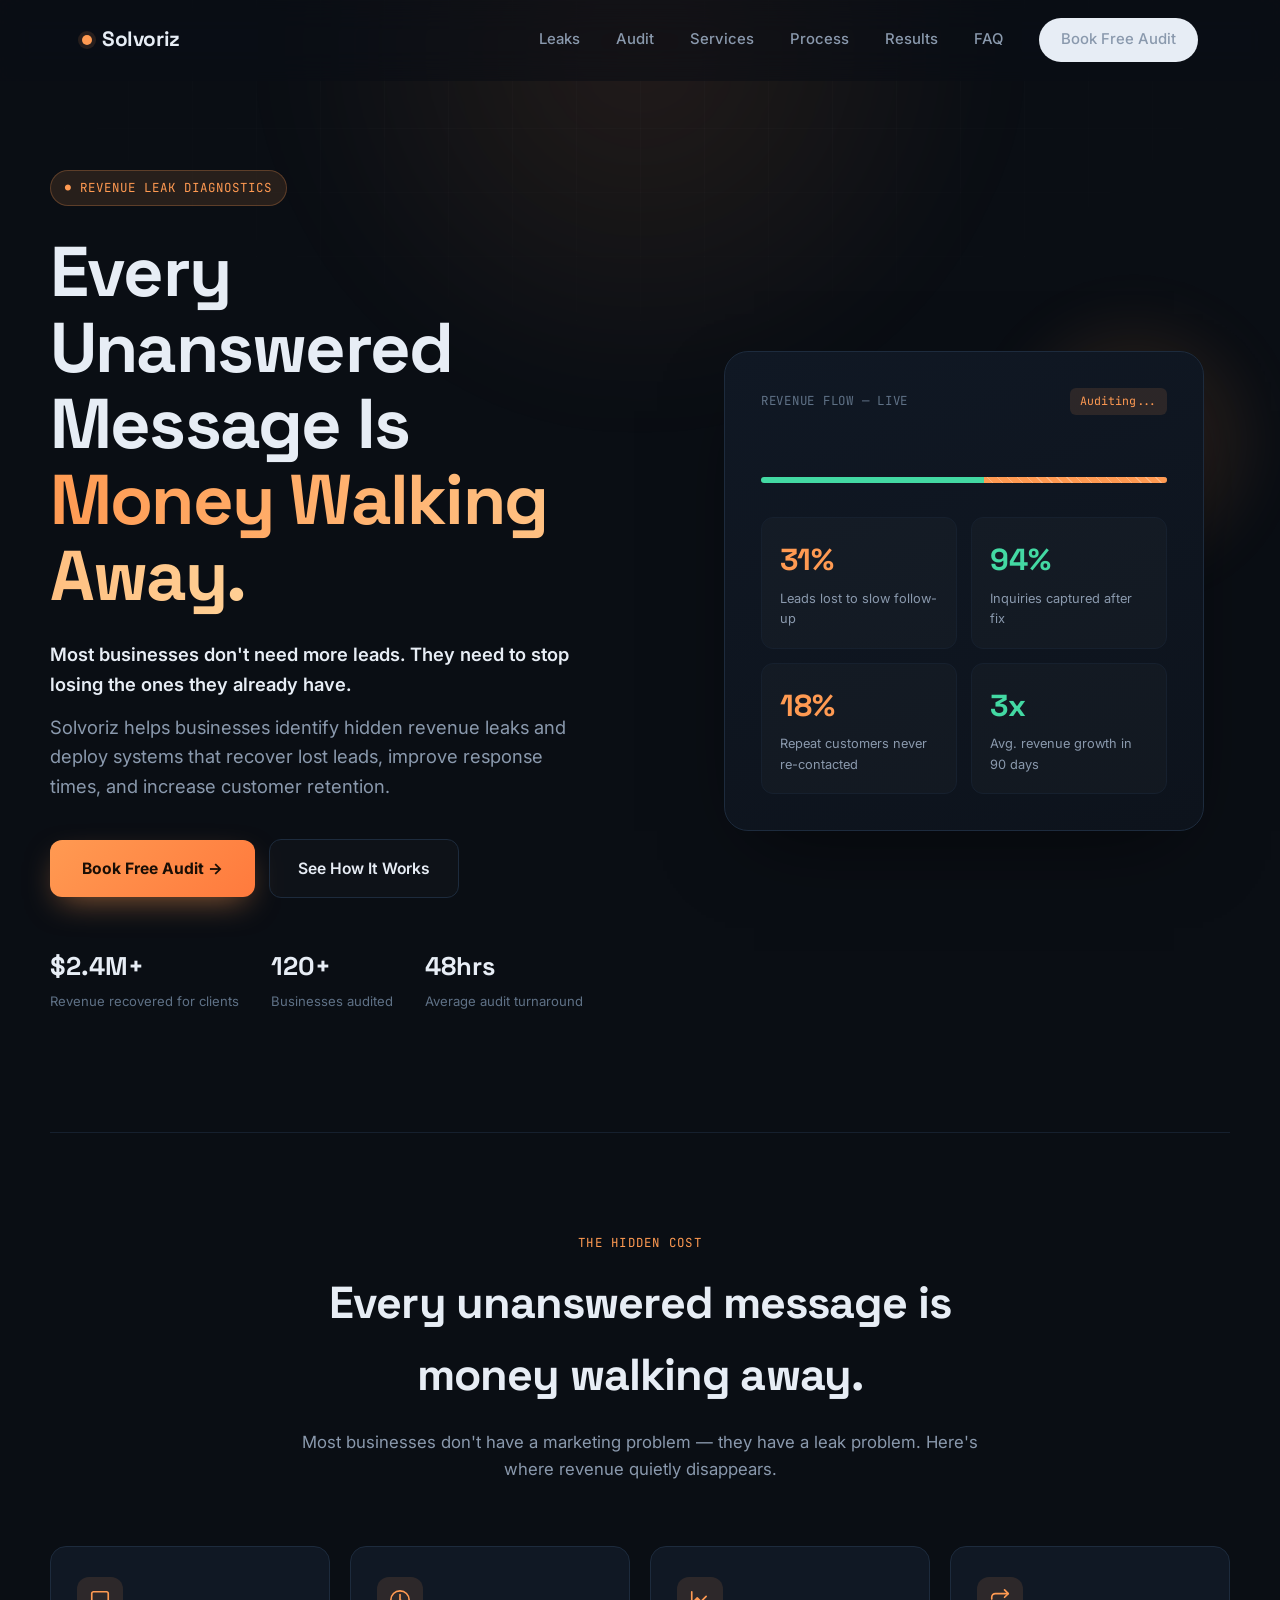
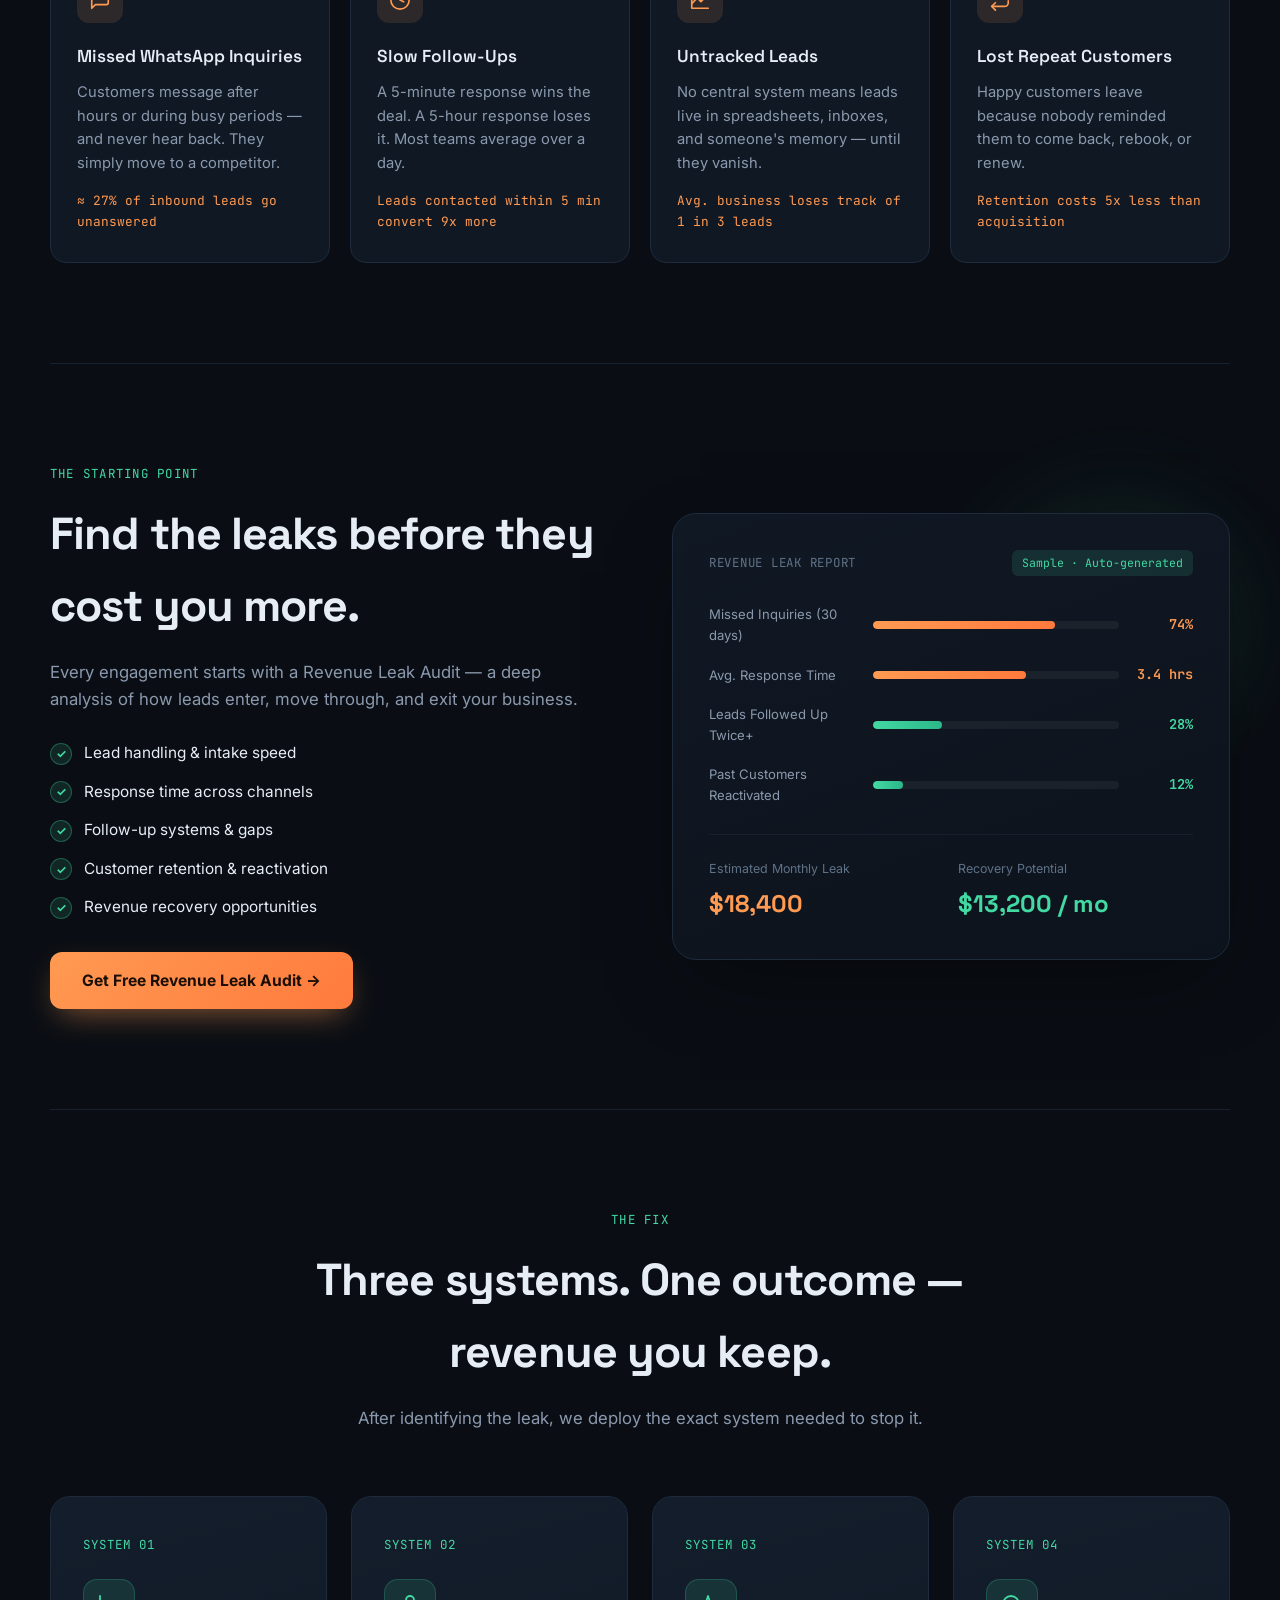
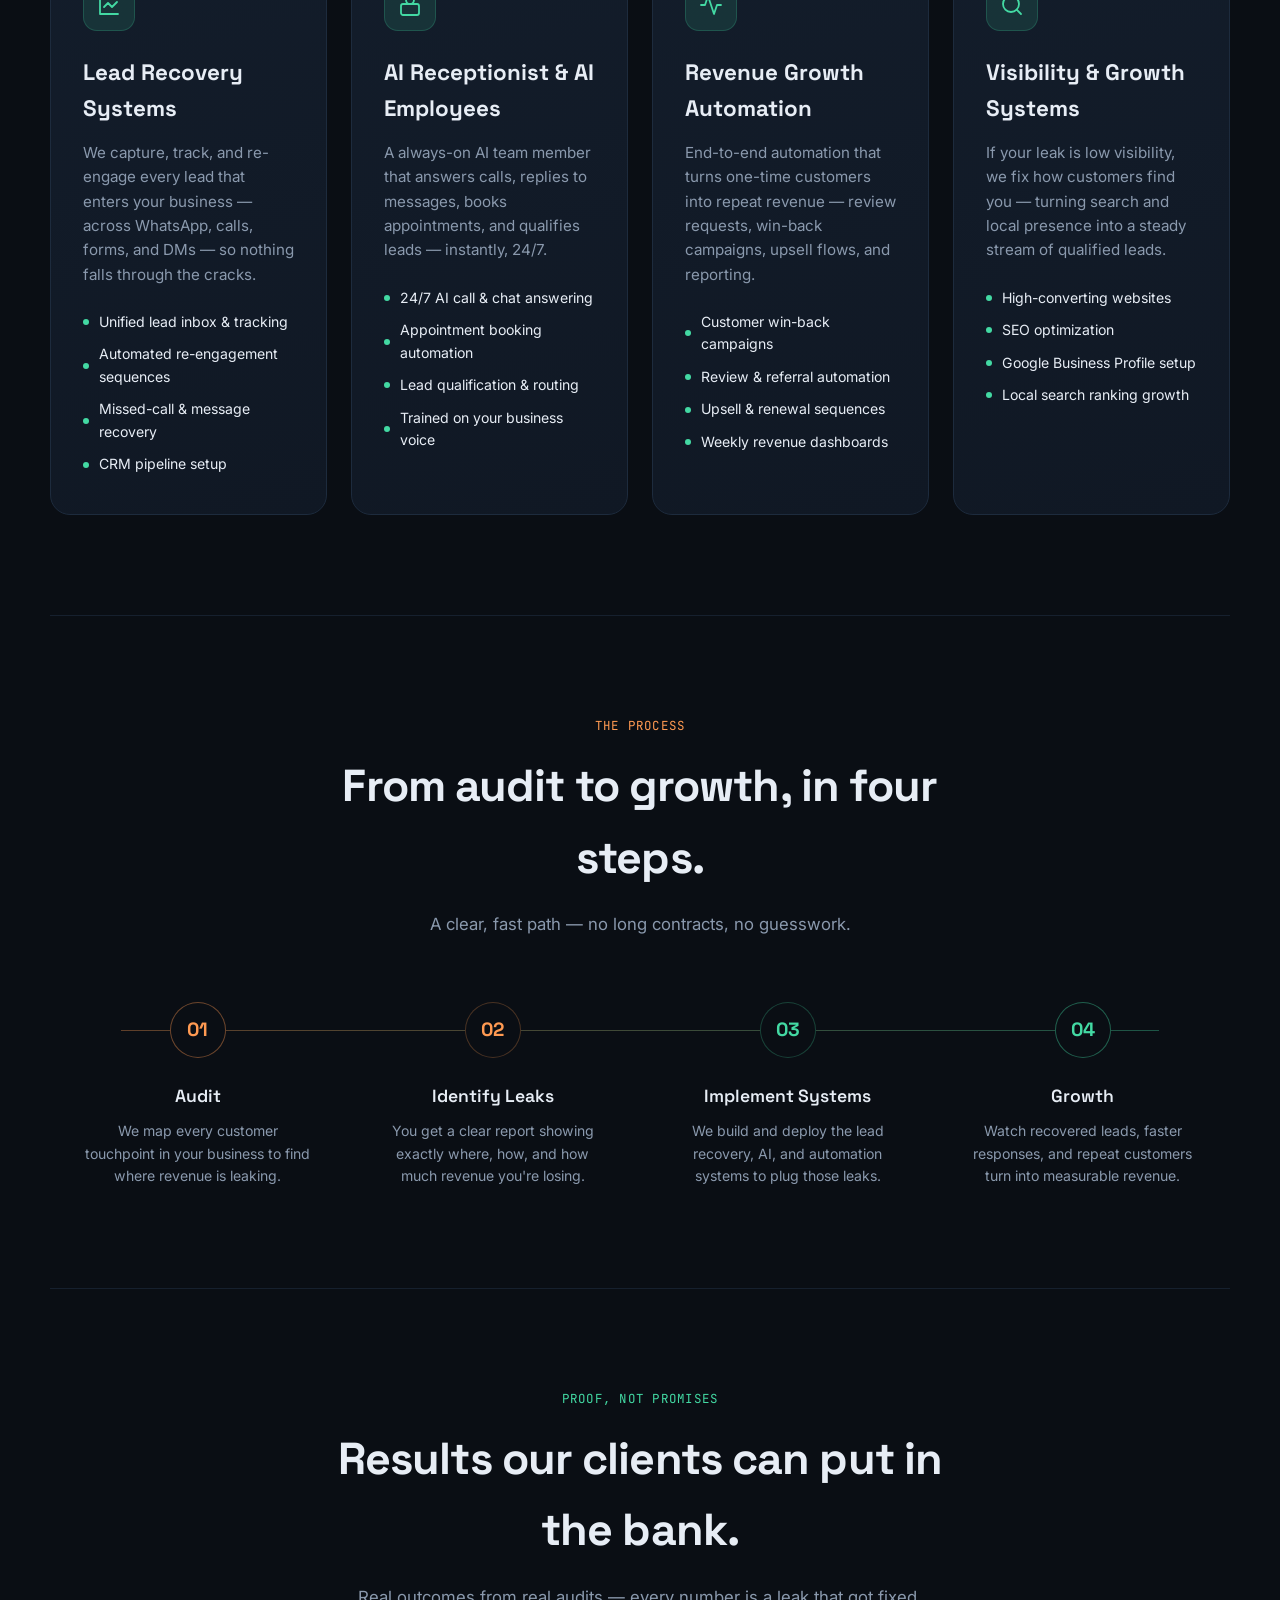
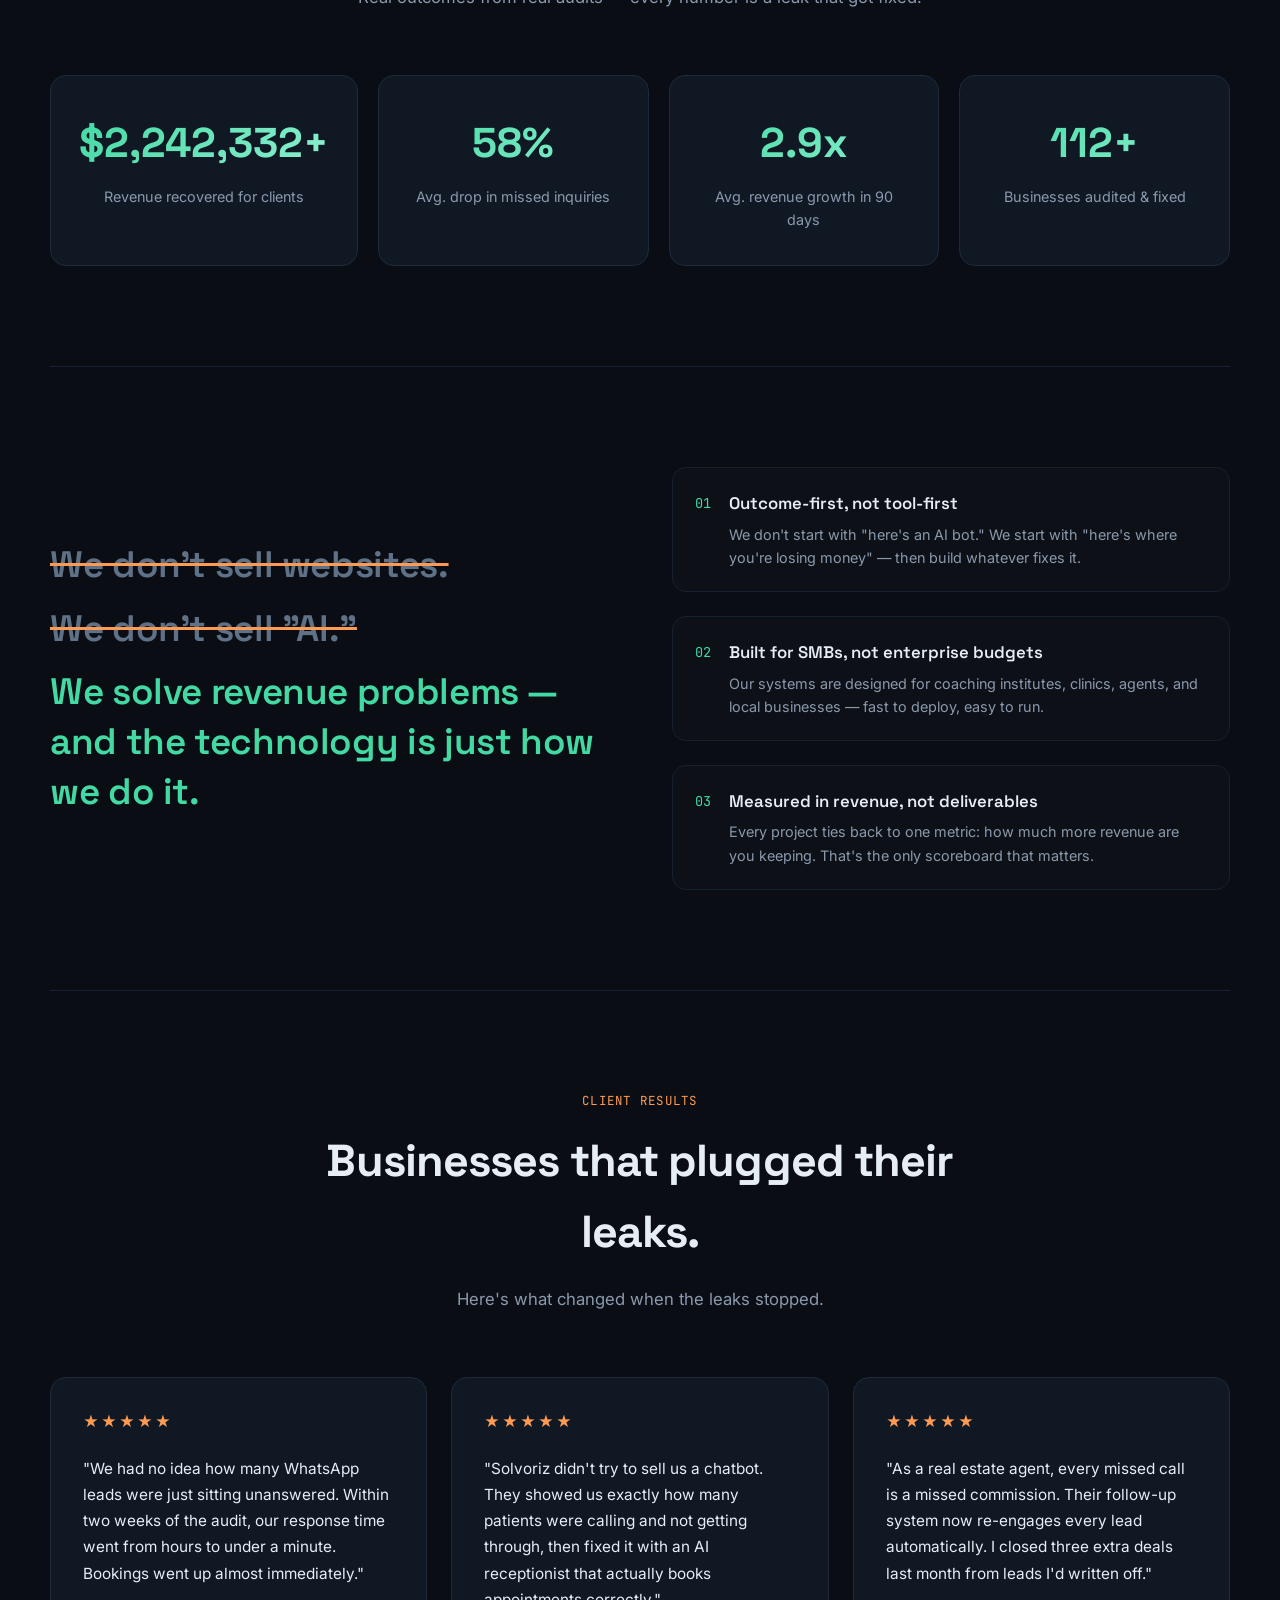
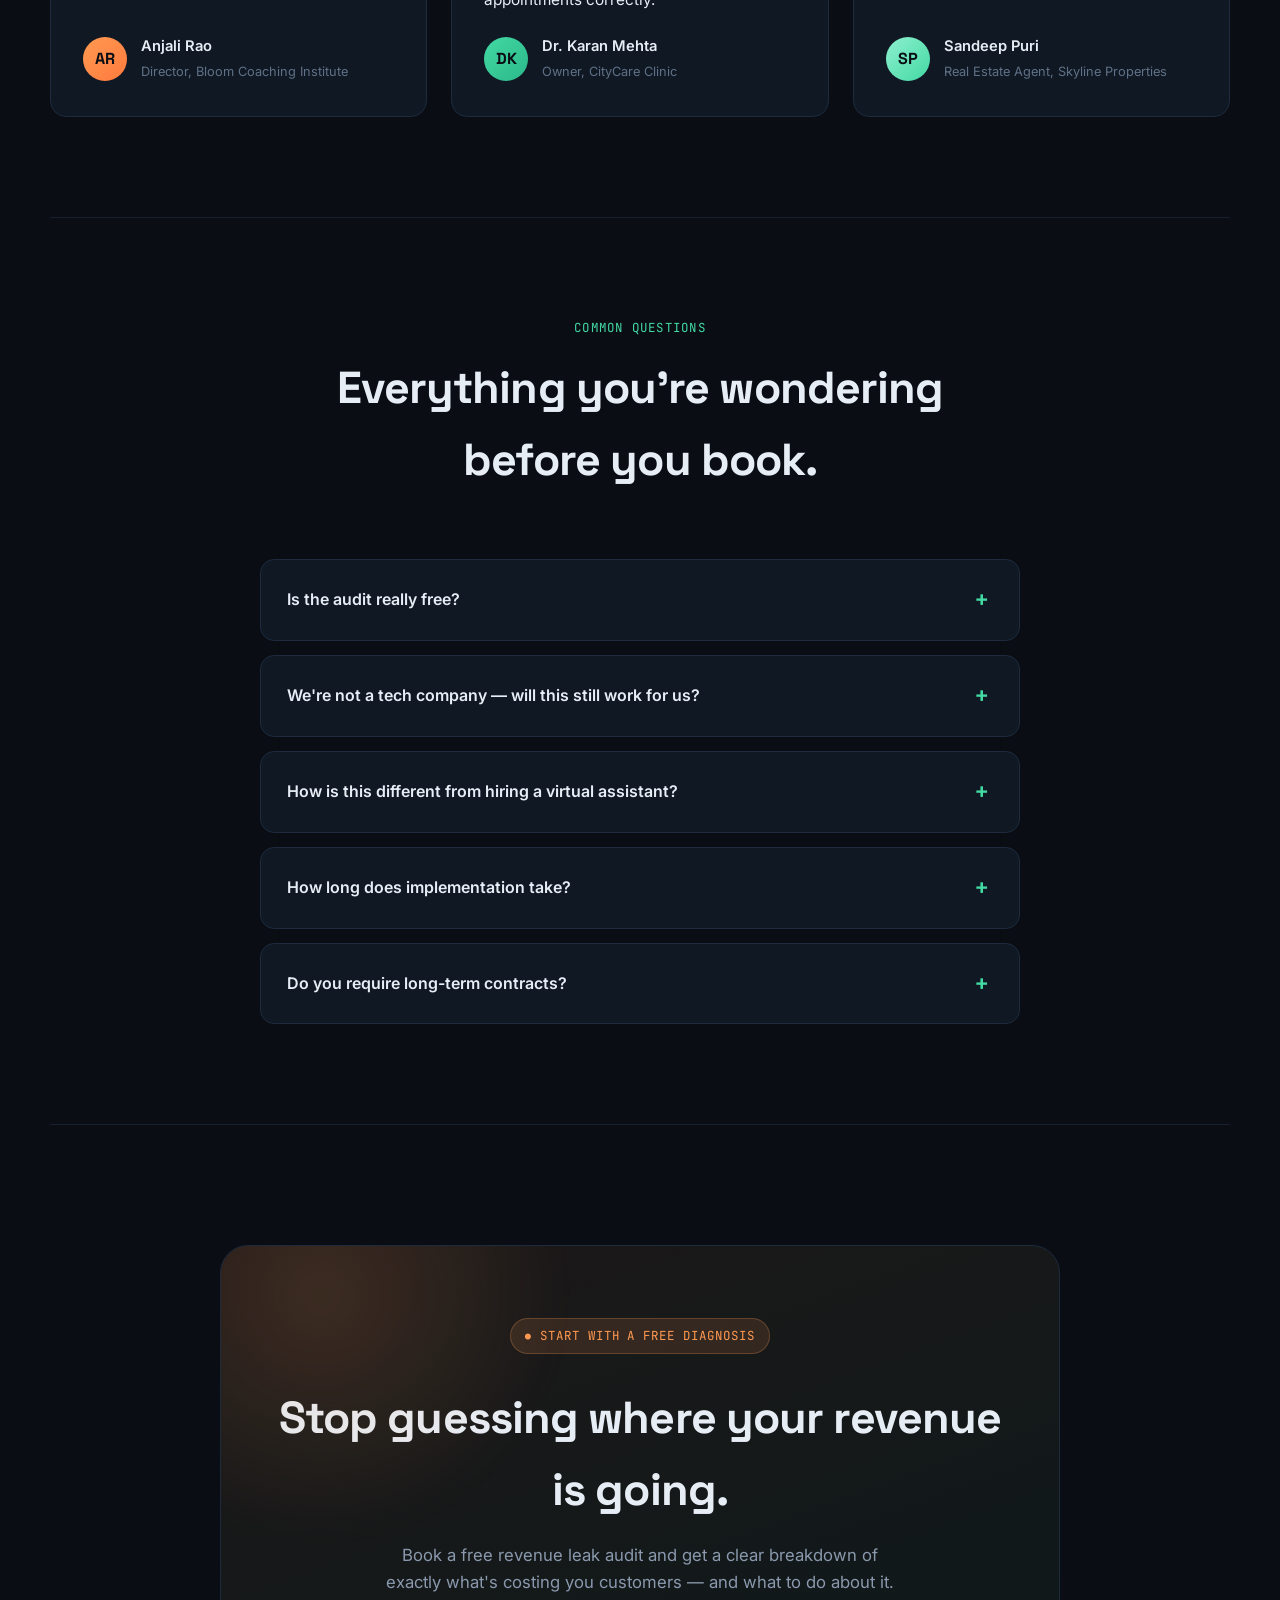
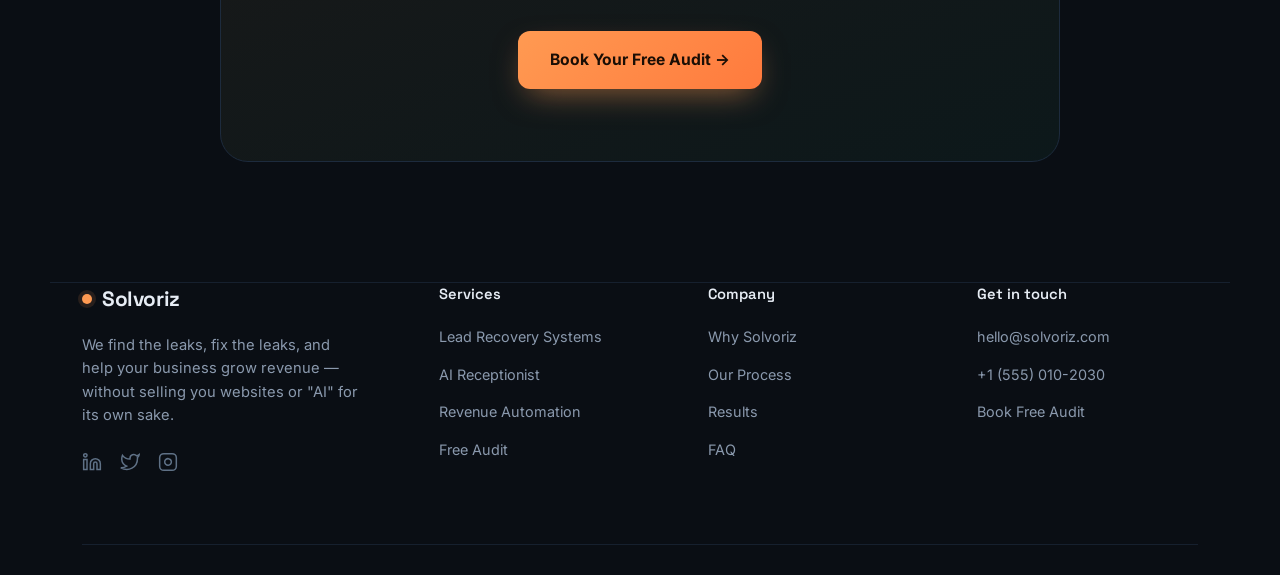
==== commit 64ba859c: "Implement audit section in index.html Added an audit section with styling and content to enhance rev" ====
--- a/index.html
+++ b/index.html
@@ -267,9 +267,57 @@
     font-family:var(--font-mono); font-size:0.8rem; color:var(--leak); margin-top:16px; display:block;
   }
 
+  /* ============ AUDIT SECTION ============ */
+  .audit{padding:100px 0; border-top:1px solid var(--border-soft);}
+  .audit-inner{display:grid; grid-template-columns:1fr 1fr; gap:64px; align-items:center;}
+  .audit-checklist{list-style:none; display:flex; flex-direction:column; gap:14px;}
+  .audit-checklist li{display:flex; align-items:center; gap:12px; font-size:0.96rem; color:var(--text);}
+  .audit-checklist .check{
+    width:22px; height:22px; border-radius:50%; flex-shrink:0;
+    background:var(--fix-soft); color:var(--fix); border:1px solid rgba(67,217,163,0.3);
+    display:flex; align-items:center; justify-content:center; font-size:0.75rem; font-weight:700;
+  }
+  .audit-visual{position:relative;}
+  .audit-glow{
+    position:absolute; width:340px; height:340px; border-radius:50%;
+    background:radial-gradient(circle, rgba(67,217,163,0.16), transparent 70%);
+    top:-60px; right:-60px; filter:blur(30px); z-index:-1;
+  }
+  .audit-card{
+    background:linear-gradient(160deg, var(--panel) 0%, var(--bg-2) 100%);
+    border:1px solid var(--border); border-radius:24px; padding:36px;
+    box-shadow:0 30px 80px -30px rgba(0,0,0,0.6);
+  }
+  .audit-card-head{display:flex; justify-content:space-between; align-items:center; margin-bottom:28px;}
+  .audit-card-head .title{font-family:var(--font-mono); font-size:0.78rem; color:var(--muted-2); letter-spacing:0.06em; text-transform:uppercase;}
+  .audit-card-head .badge{
+    font-family:var(--font-mono); font-size:0.72rem; color:var(--fix);
+    background:var(--fix-soft); padding:4px 10px; border-radius:6px;
+  }
+  .audit-row{display:flex; align-items:center; gap:14px; margin-bottom:18px;}
+  .audit-label{flex:0 0 150px; font-size:0.82rem; color:var(--muted);}
+  .audit-bar{flex:1; height:8px; border-radius:4px; background:rgba(255,255,255,0.05); overflow:hidden;}
+  .audit-bar-fill{height:100%; border-radius:4px; transform:scaleX(0); transform-origin:left; transition:transform 1.1s ease;}
+  .audit-bar-fill.leak{background:linear-gradient(90deg, var(--leak), #ff7a3d);}
+  .audit-bar-fill.fix{background:linear-gradient(90deg, var(--fix), #2bb88a);}
+  .audit-card.in-view .audit-bar-fill{transform:scaleX(1);}
+  .audit-value{flex:0 0 60px; text-align:right; font-family:var(--font-mono); font-size:0.85rem; font-weight:600;}
+  .audit-value.leak{color:var(--leak);}
+  .audit-value.fix{color:var(--fix);}
+  .audit-summary{
+    display:grid; grid-template-columns:1fr 1fr; gap:14px; margin-top:28px;
+    padding-top:24px; border-top:1px solid var(--border-soft);
+  }
+  .audit-summary-item{display:flex; flex-direction:column; gap:6px;}
+  .audit-summary-item .lbl{font-size:0.78rem; color:var(--muted-2);}
+  .audit-summary-item .val{font-family:var(--font-display); font-size:1.5rem; font-weight:700;}
+  .audit-summary-item .val.leak{color:var(--leak);}
+  .audit-summary-item .val.fix{color:var(--fix);}
+
   /* ============ SOLUTION SECTION ============ */
   .solution{padding:100px 0; border-top:1px solid var(--border-soft);}
   .solution-grid{display:grid; grid-template-columns:repeat(3,1fr); gap:24px;}
+  .solution-grid-4{grid-template-columns:repeat(4,1fr);}
   .solution-card{
     background:linear-gradient(165deg, var(--panel-2), var(--panel));
     border:1px solid var(--border); border-radius:20px; padding:38px 32px;
@@ -464,7 +512,9 @@
     .hero{grid-template-columns:1fr; padding-top:140px;}
     .hero-visual{order:-1; max-width:420px;}
     .leak-grid{grid-template-columns:repeat(2,1fr);}
+    .audit-inner{grid-template-columns:1fr; gap:40px;}
     .solution-grid{grid-template-columns:1fr;}
+    .solution-grid-4{grid-template-columns:1fr 1fr;}
     .how-track{grid-template-columns:repeat(2,1fr); gap:40px;}
     .how-track::before{display:none;}
     .results-grid{grid-template-columns:repeat(2,1fr);}
@@ -484,6 +534,8 @@
   @media (max-width:640px){
     .wrap{padding:0 20px;}
     .leak-grid{grid-template-columns:1fr;}
+    .solution-grid-4{grid-template-columns:1fr;}
+    .audit-label{flex-basis:90px; font-size:0.74rem;}
     .results-grid{grid-template-columns:1fr 1fr;}
     .how-track{grid-template-columns:1fr; gap:36px;}
     .footer-top{grid-template-columns:1fr;}
@@ -507,6 +559,7 @@
     <a href="#" class="logo"><span class="dot"></span> Solvoriz</a>
     <div class="nav-links" id="navLinks">
       <a href="#problem">Leaks</a>
+      <a href="#audit">Audit</a>
       <a href="#solution">Services</a>
       <a href="#how">Process</a>
       <a href="#results">Results</a>
@@ -521,8 +574,9 @@
 <section class="hero wrap">
   <div>
     <span class="eyebrow">Revenue Leak Diagnostics</span>
-    <h1>Your Business Is <span class="leak-word">Losing Revenue</span> Every Day.</h1>
-    <p class="lead">Solvoriz identifies hidden revenue leaks and builds systems that recover lost customers, automate follow-ups, and increase growth — without hiring a single extra person.</p>
+    <h1>Every Unanswered Message Is <span class="leak-word">Money Walking Away.</span></h1>
+    <p class="lead" style="margin-bottom:14px; font-weight:600; color:var(--text);">Most businesses don't need more leads. They need to stop losing the ones they already have.</p>
+    <p class="lead">Solvoriz helps businesses identify hidden revenue leaks and deploy systems that recover lost leads, improve response times, and increase customer retention.</p>
     <div class="hero-cta">
       <a href="#cta" class="btn-primary">Book Free Audit →</a>
       <a href="#how" class="btn-secondary">See How It Works</a>
@@ -613,14 +667,72 @@
   </div>
 </section>
 
+<!-- AUDIT -->
+<section class="audit wrap" id="audit">
+  <div class="audit-inner">
+    <div class="audit-text">
+      <span class="section-tag fix">The starting point</span>
+      <h2>Find the leaks before they cost you more.</h2>
+      <p style="color:var(--muted); font-size:1.05rem; margin-bottom:28px;">Every engagement starts with a Revenue Leak Audit — a deep analysis of how leads enter, move through, and exit your business.</p>
+      <ul class="audit-checklist">
+        <li><span class="check">✓</span> Lead handling &amp; intake speed</li>
+        <li><span class="check">✓</span> Response time across channels</li>
+        <li><span class="check">✓</span> Follow-up systems &amp; gaps</li>
+        <li><span class="check">✓</span> Customer retention &amp; reactivation</li>
+        <li><span class="check">✓</span> Revenue recovery opportunities</li>
+      </ul>
+      <a href="#cta" class="btn-primary" style="margin-top:32px;">Get Free Revenue Leak Audit →</a>
+    </div>
+    <div class="audit-visual">
+      <div class="audit-glow"></div>
+      <div class="audit-card">
+        <div class="audit-card-head">
+          <span class="title">Revenue Leak Report</span>
+          <span class="badge">Sample · Auto-generated</span>
+        </div>
+        <div class="audit-row">
+          <span class="audit-label">Missed Inquiries (30 days)</span>
+          <div class="audit-bar"><div class="audit-bar-fill leak" style="width:74%;"></div></div>
+          <span class="audit-value leak">74%</span>
+        </div>
+        <div class="audit-row">
+          <span class="audit-label">Avg. Response Time</span>
+          <div class="audit-bar"><div class="audit-bar-fill leak" style="width:62%;"></div></div>
+          <span class="audit-value leak">3.4 hrs</span>
+        </div>
+        <div class="audit-row">
+          <span class="audit-label">Leads Followed Up Twice+</span>
+          <div class="audit-bar"><div class="audit-bar-fill fix" style="width:28%;"></div></div>
+          <span class="audit-value fix">28%</span>
+        </div>
+        <div class="audit-row">
+          <span class="audit-label">Past Customers Reactivated</span>
+          <div class="audit-bar"><div class="audit-bar-fill fix" style="width:12%;"></div></div>
+          <span class="audit-value fix">12%</span>
+        </div>
+        <div class="audit-summary">
+          <div class="audit-summary-item">
+            <span class="lbl">Estimated Monthly Leak</span>
+            <span class="val leak">$18,400</span>
+          </div>
+          <div class="audit-summary-item">
+            <span class="lbl">Recovery Potential</span>
+            <span class="val fix">$13,200 / mo</span>
+          </div>
+        </div>
+      </div>
+    </div>
+  </div>
+</section>
+
 <!-- SOLUTION -->
 <section class="solution wrap" id="solution">
   <div class="section-head">
     <span class="section-tag fix">The fix</span>
     <h2>Three systems. One outcome — revenue you keep.</h2>
-    <p>We don't pitch services. We diagnose your leaks, then deploy the exact system needed to stop them.</p>
-  </div>
-  <div class="solution-grid">
+    <p>After identifying the leak, we deploy the exact system needed to stop it.</p>
+  </div>
+  <div class="solution-grid solution-grid-4">
     <div class="solution-card">
       <span class="solution-num">SYSTEM 01</span>
       <div class="icon-block">
@@ -661,6 +773,20 @@
         <li>Review & referral automation</li>
         <li>Upsell & renewal sequences</li>
         <li>Weekly revenue dashboards</li>
+      </ul>
+    </div>
+    <div class="solution-card">
+      <span class="solution-num">SYSTEM 04</span>
+      <div class="icon-block">
+        <svg width="24" height="24" viewBox="0 0 24 24" fill="none" stroke="currentColor" stroke-width="1.8" stroke-linecap="round" stroke-linejoin="round"><circle cx="11" cy="11" r="8"/><path d="m21 21-4.35-4.35"/></svg>
+      </div>
+      <h3>Visibility & Growth Systems</h3>
+      <p>If your leak is low visibility, we fix how customers find you — turning search and local presence into a steady stream of qualified leads.</p>
+      <ul class="solution-list">
+        <li>High-converting websites</li>
+        <li>SEO optimization</li>
+        <li>Google Business Profile setup</li>
+        <li>Local search ranking growth</li>
       </ul>
     </div>
   </div>
@@ -897,7 +1023,7 @@
       if (entry.isIntersecting) entry.target.classList.add('in-view');
     });
   }, { threshold: 0.15 });
-  document.querySelectorAll('.leak-item, .solution-card, .how-step, .result-card, .test-card')
+  document.querySelectorAll('.leak-item, .solution-card, .how-step, .result-card, .test-card, .audit-card')
     .forEach(el => observer.observe(el));
 
   // Animated counters (results section)
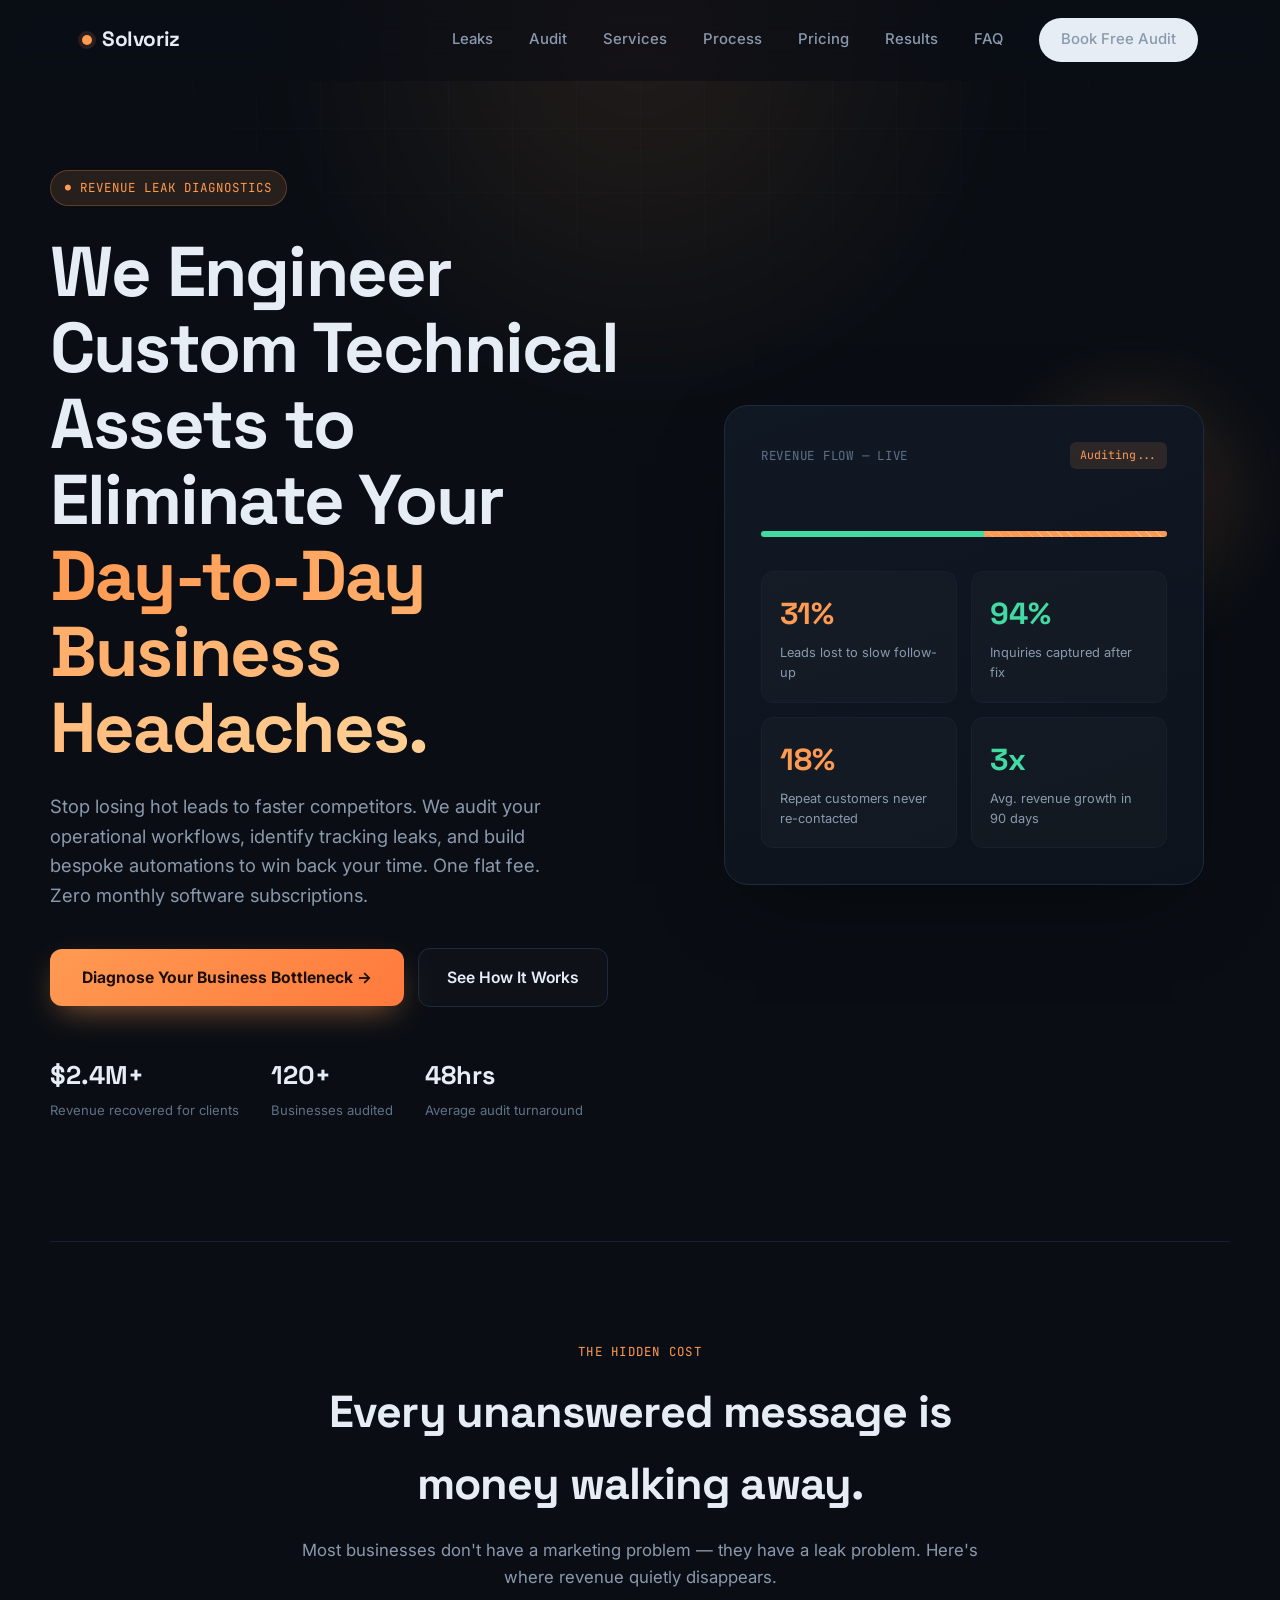
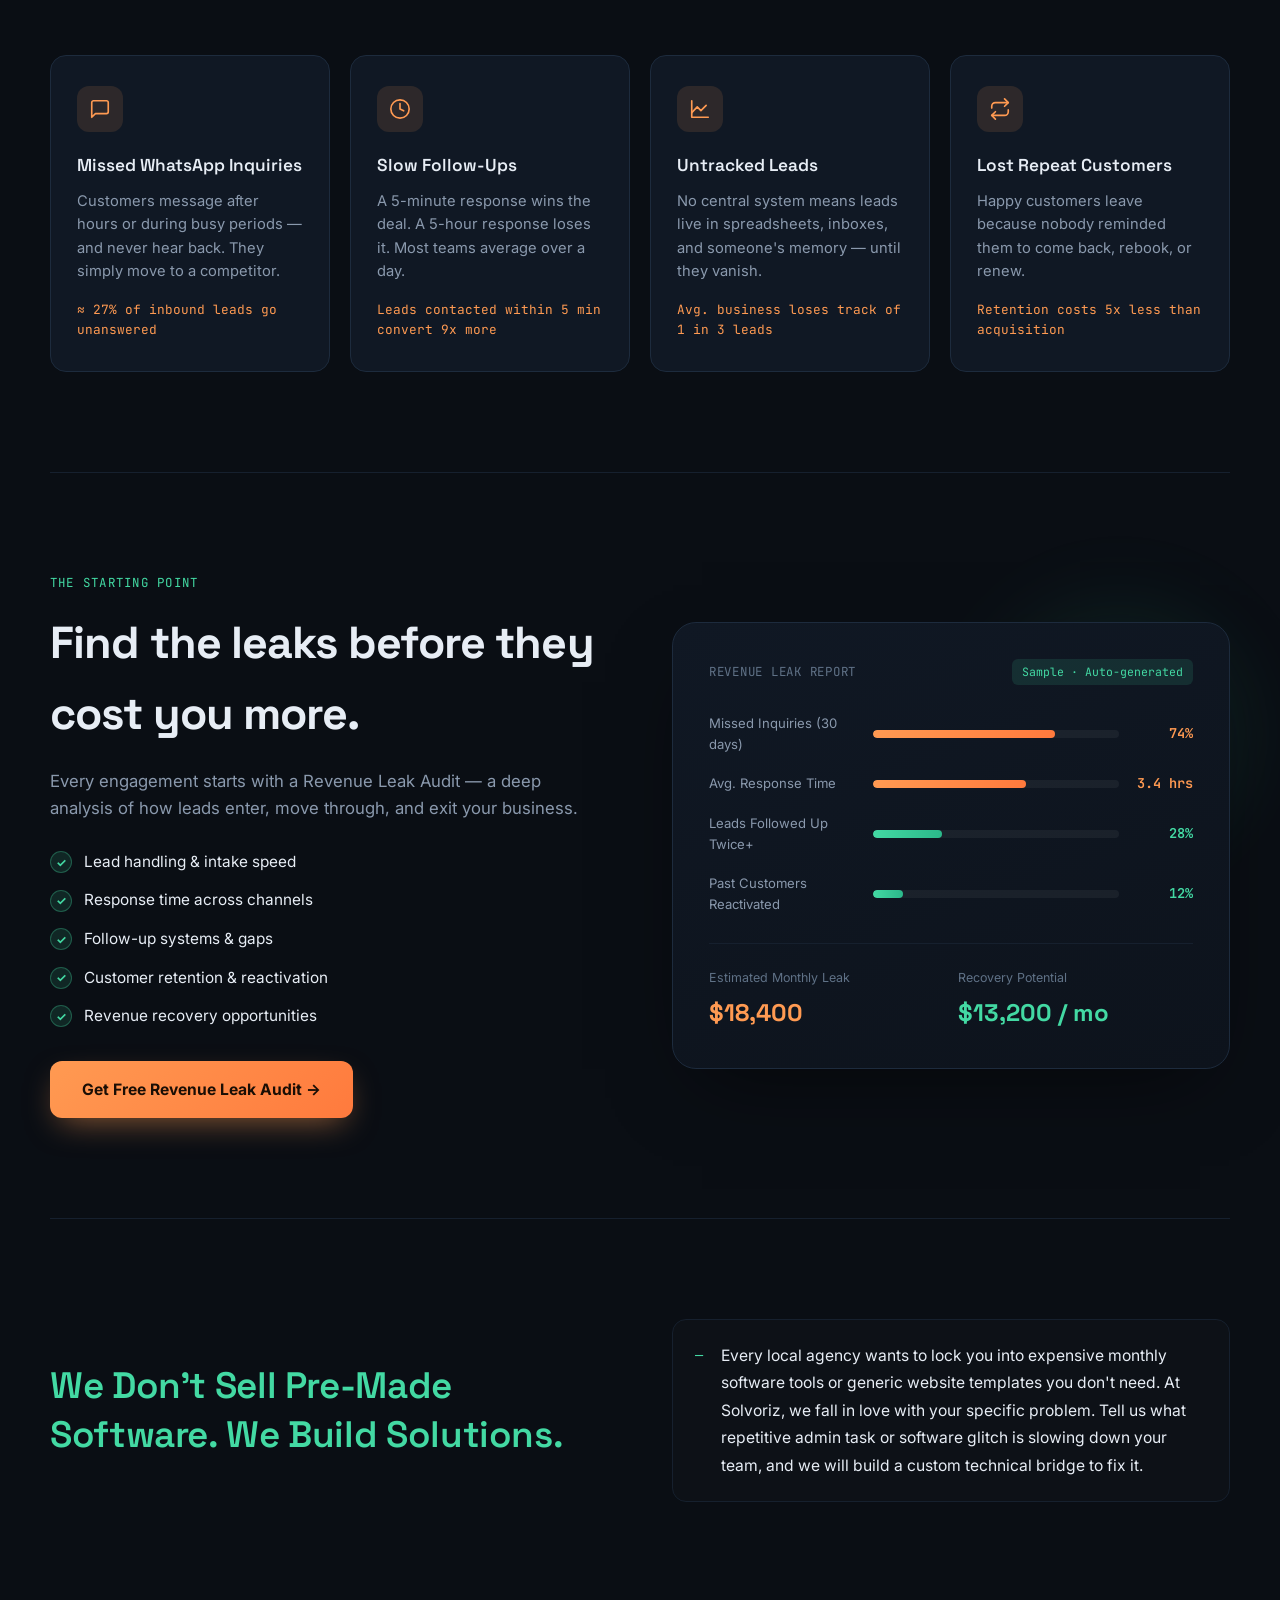
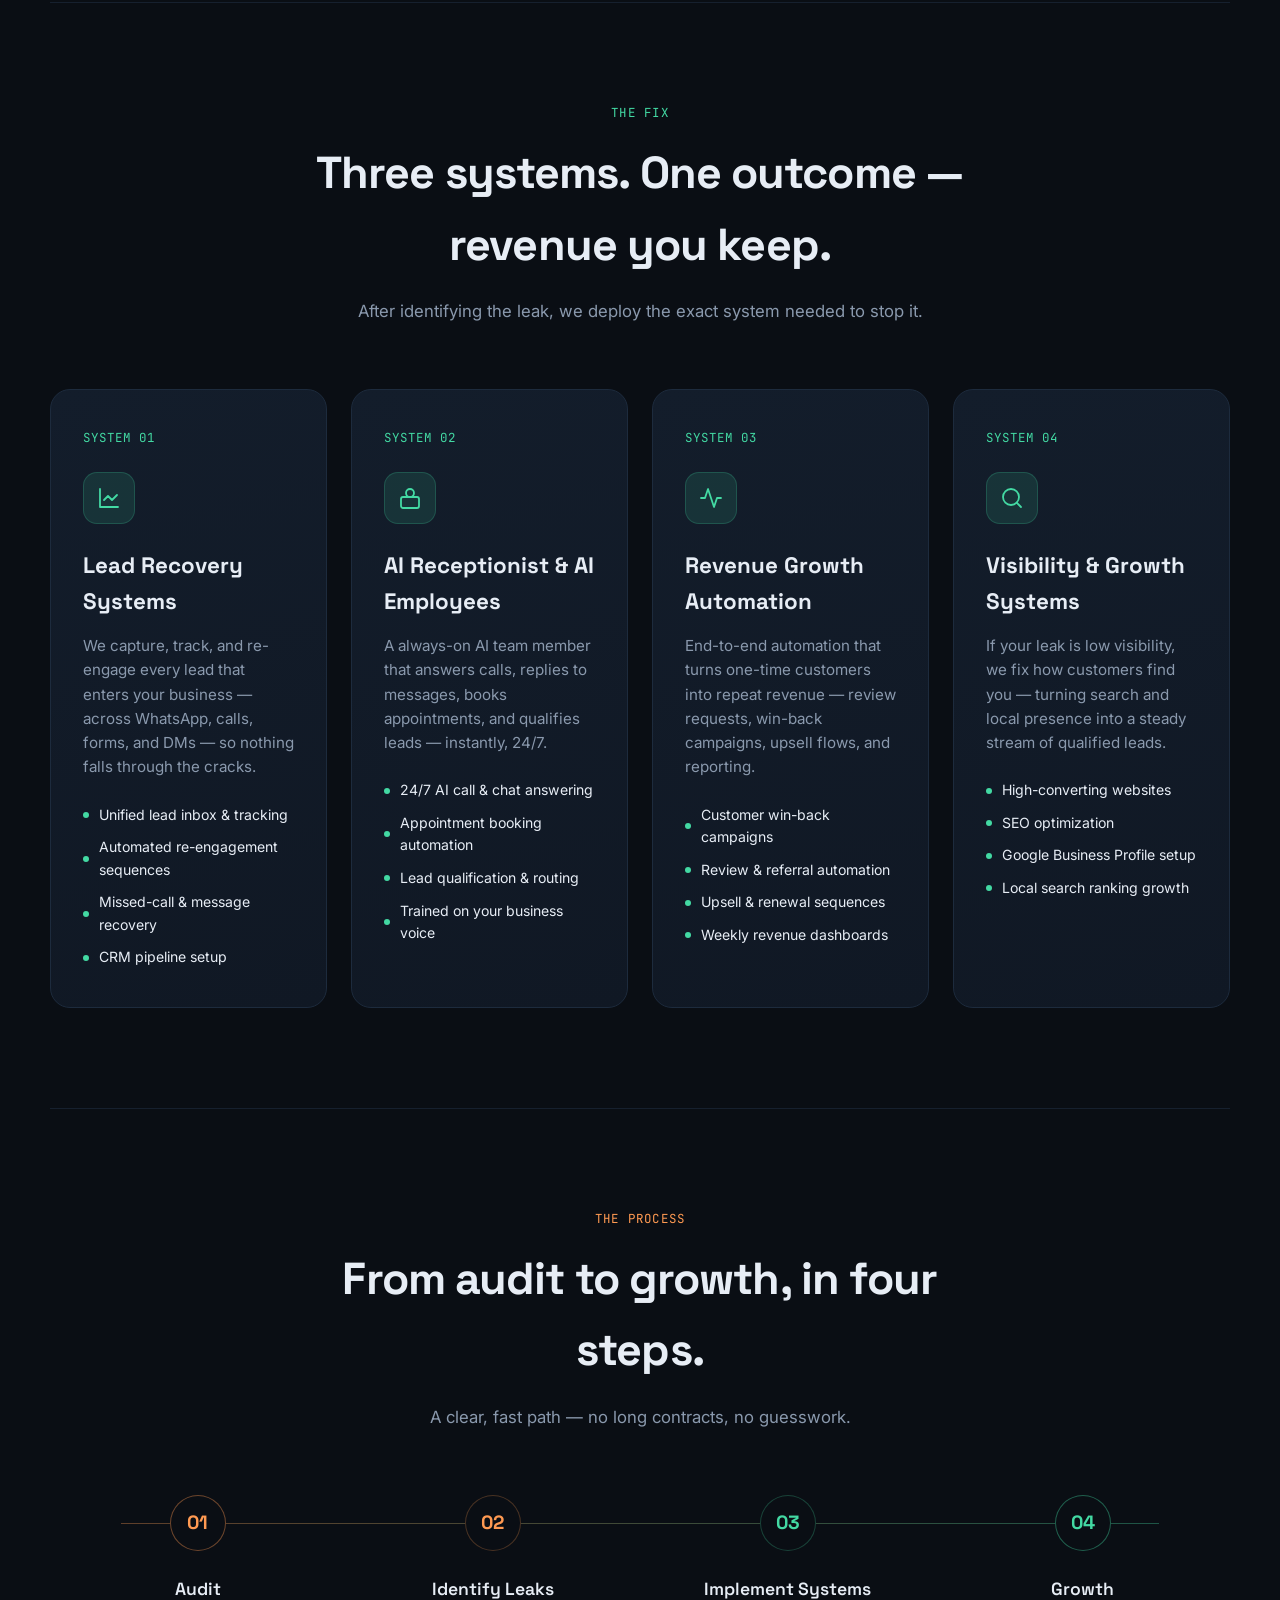
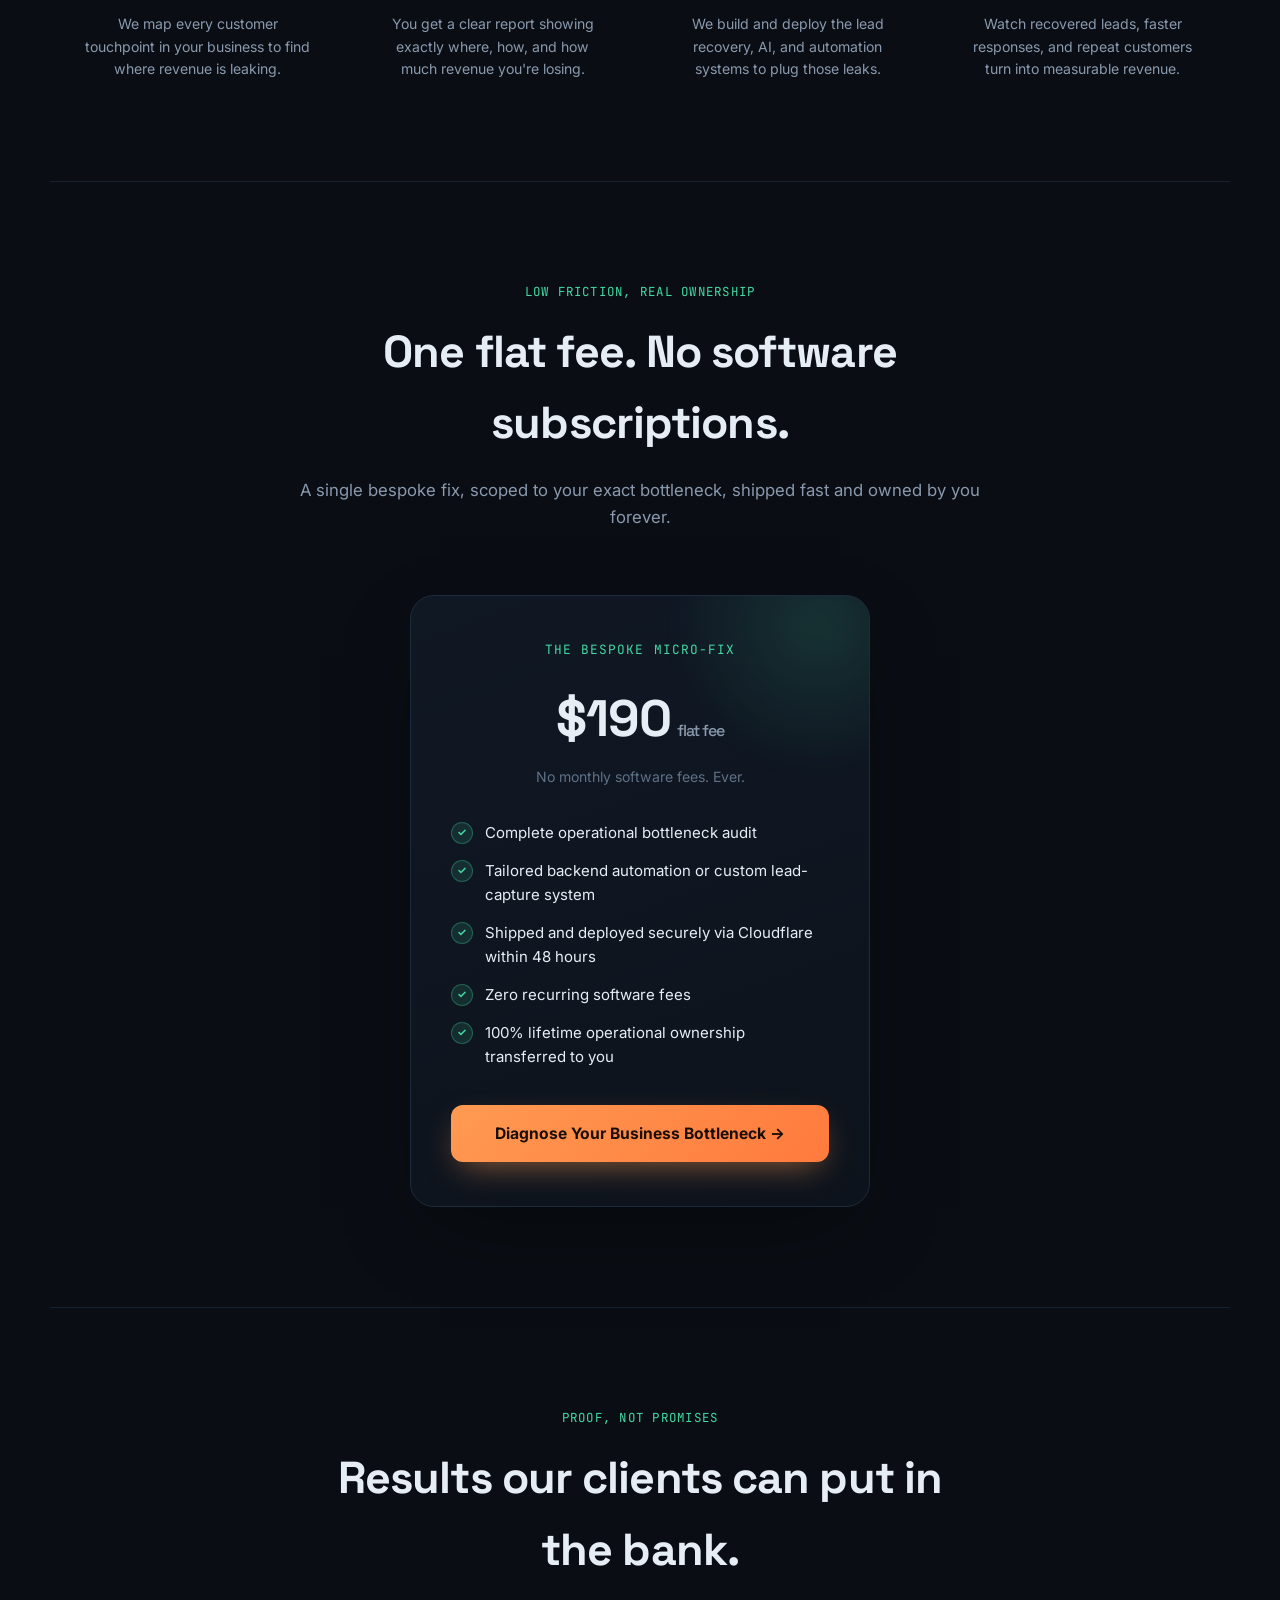
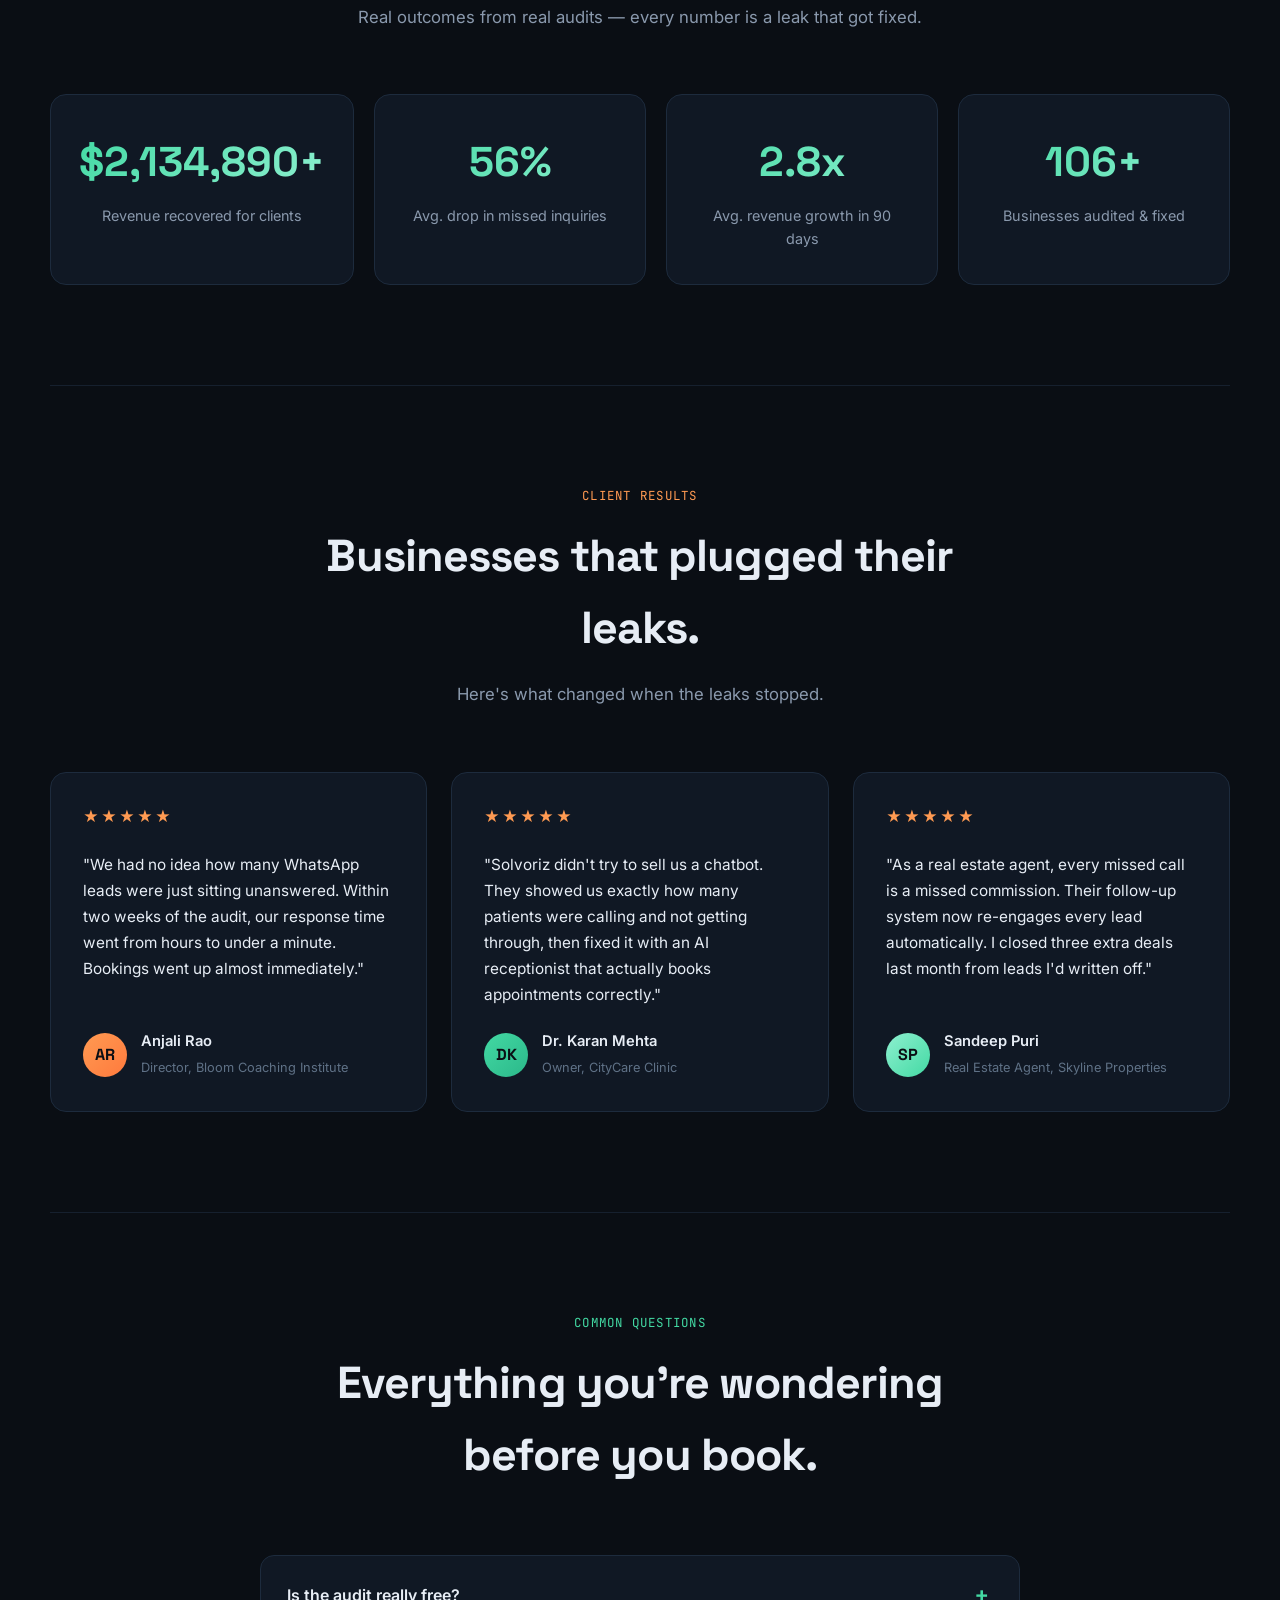
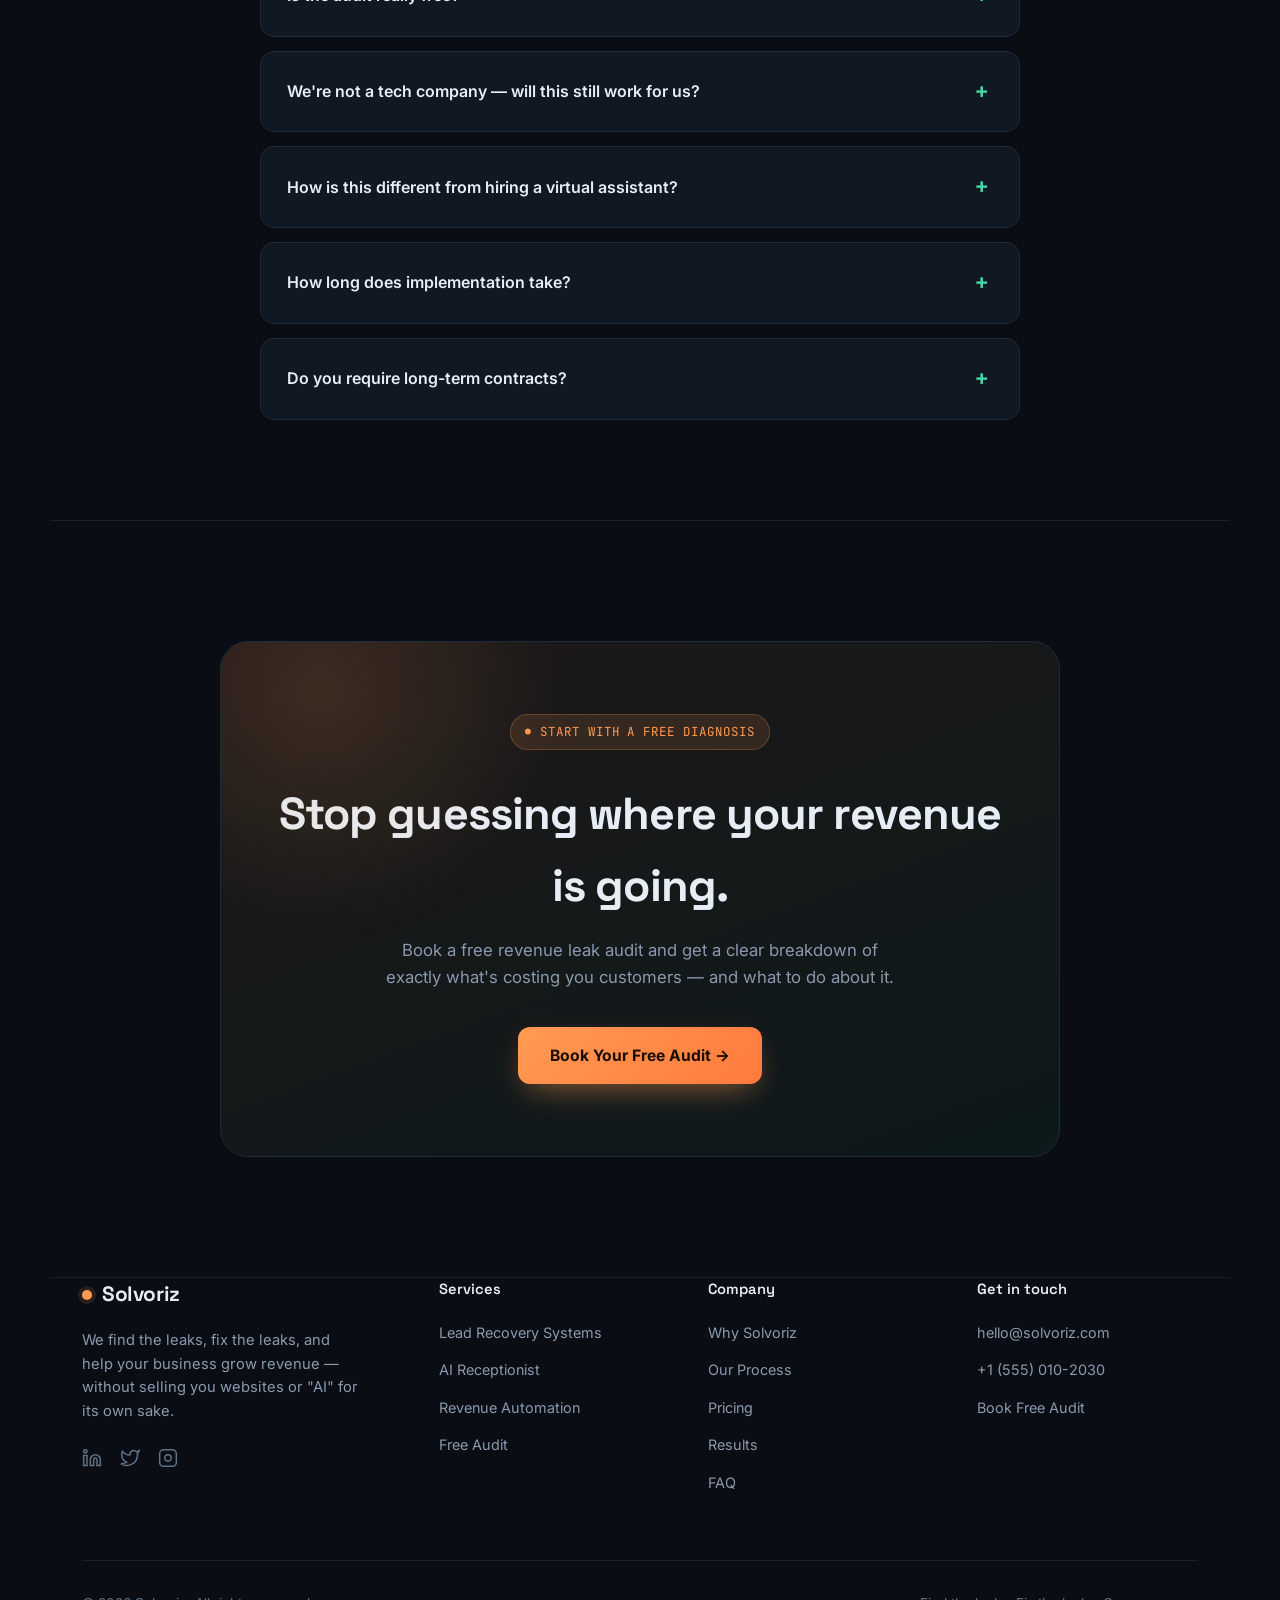
==== commit dbd23145: "Add pricing section and update hero content Added pricing section with details on services and fees," ====
--- a/index.html
+++ b/index.html
@@ -472,6 +472,40 @@
   }
   .faq-a div{padding:0 26px 22px; color:var(--muted); font-size:0.93rem; line-height:1.7;}
 
+  /* ============ PRICING ============ */
+  .pricing{padding:100px 0; border-top:1px solid var(--border-soft);}
+  .pricing-card{
+    max-width:460px; margin:0 auto;
+    background:linear-gradient(160deg, var(--panel) 0%, var(--bg-2) 100%);
+    border:1px solid var(--border); border-radius:24px; padding:44px 40px;
+    box-shadow:0 30px 80px -30px rgba(0,0,0,0.6);
+    text-align:center; position:relative; overflow:hidden;
+  }
+  .pricing-card::before{
+    content:''; position:absolute; width:300px; height:300px; border-radius:50%;
+    background:radial-gradient(circle, rgba(67,217,163,0.14), transparent 70%);
+    top:-120px; right:-100px; filter:blur(10px);
+  }
+  .pricing-tier-name{
+    font-family:var(--font-mono); font-size:0.8rem; letter-spacing:0.08em;
+    color:var(--fix); text-transform:uppercase; margin-bottom:18px; display:block;
+  }
+  .pricing-amount{
+    font-family:var(--font-display); font-weight:700; font-size:3.2rem;
+    margin-bottom:6px; letter-spacing:-0.02em;
+  }
+  .pricing-amount span{font-size:1rem; color:var(--muted); font-weight:500; margin-left:6px;}
+  .pricing-sub{color:var(--muted-2); font-size:0.88rem; margin-bottom:32px;}
+  .pricing-list{list-style:none; display:flex; flex-direction:column; gap:14px; text-align:left; margin-bottom:36px;}
+  .pricing-list li{
+    font-size:0.94rem; color:var(--text); display:flex; align-items:flex-start; gap:12px;
+  }
+  .pricing-list li::before{
+    content:'✓'; flex-shrink:0; width:20px; height:20px; border-radius:50%;
+    background:var(--fix-soft); color:var(--fix); border:1px solid rgba(67,217,163,0.3);
+    display:flex; align-items:center; justify-content:center; font-size:0.68rem; font-weight:700; margin-top:1px;
+  }
+
   /* ============ FINAL CTA ============ */
   .final-cta{padding:120px 0; border-top:1px solid var(--border-soft); text-align:center; position:relative;}
   .final-cta-card{
@@ -542,6 +576,7 @@
     h1{font-size:2.4rem;}
     .hero-meta{gap:24px;}
     .final-cta-card{padding:48px 24px;}
+    .pricing-card{padding:36px 24px;}
   }
 
   @media (prefers-reduced-motion: reduce){
@@ -562,6 +597,7 @@
       <a href="#audit">Audit</a>
       <a href="#solution">Services</a>
       <a href="#how">Process</a>
+      <a href="#pricing">Pricing</a>
       <a href="#results">Results</a>
       <a href="#faq">FAQ</a>
       <a href="#cta" class="nav-cta">Book Free Audit</a>
@@ -574,11 +610,10 @@
 <section class="hero wrap">
   <div>
     <span class="eyebrow">Revenue Leak Diagnostics</span>
-    <h1>Every Unanswered Message Is <span class="leak-word">Money Walking Away.</span></h1>
-    <p class="lead" style="margin-bottom:14px; font-weight:600; color:var(--text);">Most businesses don't need more leads. They need to stop losing the ones they already have.</p>
-    <p class="lead">Solvoriz helps businesses identify hidden revenue leaks and deploy systems that recover lost leads, improve response times, and increase customer retention.</p>
+    <h1>We Engineer Custom Technical Assets to Eliminate Your <span class="leak-word">Day-to-Day Business Headaches.</span></h1>
+    <p class="lead">Stop losing hot leads to faster competitors. We audit your operational workflows, identify tracking leaks, and build bespoke automations to win back your time. One flat fee. Zero monthly software subscriptions.</p>
     <div class="hero-cta">
-      <a href="#cta" class="btn-primary">Book Free Audit →</a>
+      <a href="#cta" class="btn-primary">Diagnose Your Business Bottleneck →</a>
       <a href="#how" class="btn-secondary">See How It Works</a>
     </div>
     <div class="hero-meta">
@@ -725,6 +760,23 @@
   </div>
 </section>
 
+<!-- CORE PHILOSOPHY -->
+<section class="why wrap" id="philosophy">
+  <div class="why-inner">
+    <div class="why-statement">
+      <p class="highlight">We Don't Sell Pre-Made Software. We Build Solutions.</p>
+    </div>
+    <div class="why-list">
+      <div class="why-row">
+        <span class="num">—</span>
+        <div>
+          <p style="color:var(--text); font-size:0.98rem; line-height:1.75;">Every local agency wants to lock you into expensive monthly software tools or generic website templates you don't need. At Solvoriz, we fall in love with your specific problem. Tell us what repetitive admin task or software glitch is slowing down your team, and we will build a custom technical bridge to fix it.</p>
+        </div>
+      </div>
+    </div>
+  </div>
+</section>
+
 <!-- SOLUTION -->
 <section class="solution wrap" id="solution">
   <div class="section-head">
@@ -823,6 +875,28 @@
   </div>
 </section>
 
+<!-- PRICING -->
+<section class="pricing wrap" id="pricing">
+  <div class="section-head">
+    <span class="section-tag fix">Low friction, real ownership</span>
+    <h2>One flat fee. No software subscriptions.</h2>
+    <p>A single bespoke fix, scoped to your exact bottleneck, shipped fast and owned by you forever.</p>
+  </div>
+  <div class="pricing-card">
+    <span class="pricing-tier-name">The Bespoke Micro-Fix</span>
+    <div class="pricing-amount">$190<span>flat fee</span></div>
+    <p class="pricing-sub">No monthly software fees. Ever.</p>
+    <ul class="pricing-list">
+      <li>Complete operational bottleneck audit</li>
+      <li>Tailored backend automation or custom lead-capture system</li>
+      <li>Shipped and deployed securely via Cloudflare within 48 hours</li>
+      <li>Zero recurring software fees</li>
+      <li>100% lifetime operational ownership transferred to you</li>
+    </ul>
+    <a href="#cta" class="btn-primary" style="width:100%; justify-content:center;">Diagnose Your Business Bottleneck →</a>
+  </div>
+</section>
+
 <!-- RESULTS -->
 <section class="results wrap" id="results">
   <div class="section-head">
@@ -846,40 +920,6 @@
     <div class="result-card">
       <div class="result-num"><span class="counter" data-target="120" data-suffix="+">0</span></div>
       <div class="lbl">Businesses audited & fixed</div>
-    </div>
-  </div>
-</section>
-
-<!-- WHY SOLVORIZ -->
-<section class="why wrap" id="why">
-  <div class="why-inner">
-    <div class="why-statement">
-      <p style="margin-bottom:14px;" class="strike">We don't sell websites.</p>
-      <p style="margin-bottom:14px;" class="strike">We don't sell "AI."</p>
-      <p class="highlight">We solve revenue problems — and the technology is just how we do it.</p>
-    </div>
-    <div class="why-list">
-      <div class="why-row">
-        <span class="num">01</span>
-        <div>
-          <h4>Outcome-first, not tool-first</h4>
-          <p>We don't start with "here's an AI bot." We start with "here's where you're losing money" — then build whatever fixes it.</p>
-        </div>
-      </div>
-      <div class="why-row">
-        <span class="num">02</span>
-        <div>
-          <h4>Built for SMBs, not enterprise budgets</h4>
-          <p>Our systems are designed for coaching institutes, clinics, agents, and local businesses — fast to deploy, easy to run.</p>
-        </div>
-      </div>
-      <div class="why-row">
-        <span class="num">03</span>
-        <div>
-          <h4>Measured in revenue, not deliverables</h4>
-          <p>Every project ties back to one metric: how much more revenue are you keeping. That's the only scoreboard that matters.</p>
-        </div>
-      </div>
     </div>
   </div>
 </section>
@@ -983,8 +1023,9 @@
     <div class="footer-col">
       <h4>Company</h4>
       <ul>
-        <li><a href="#why">Why Solvoriz</a></li>
+        <li><a href="#philosophy">Why Solvoriz</a></li>
         <li><a href="#how">Our Process</a></li>
+        <li><a href="#pricing">Pricing</a></li>
         <li><a href="#results">Results</a></li>
         <li><a href="#faq">FAQ</a></li>
       </ul>
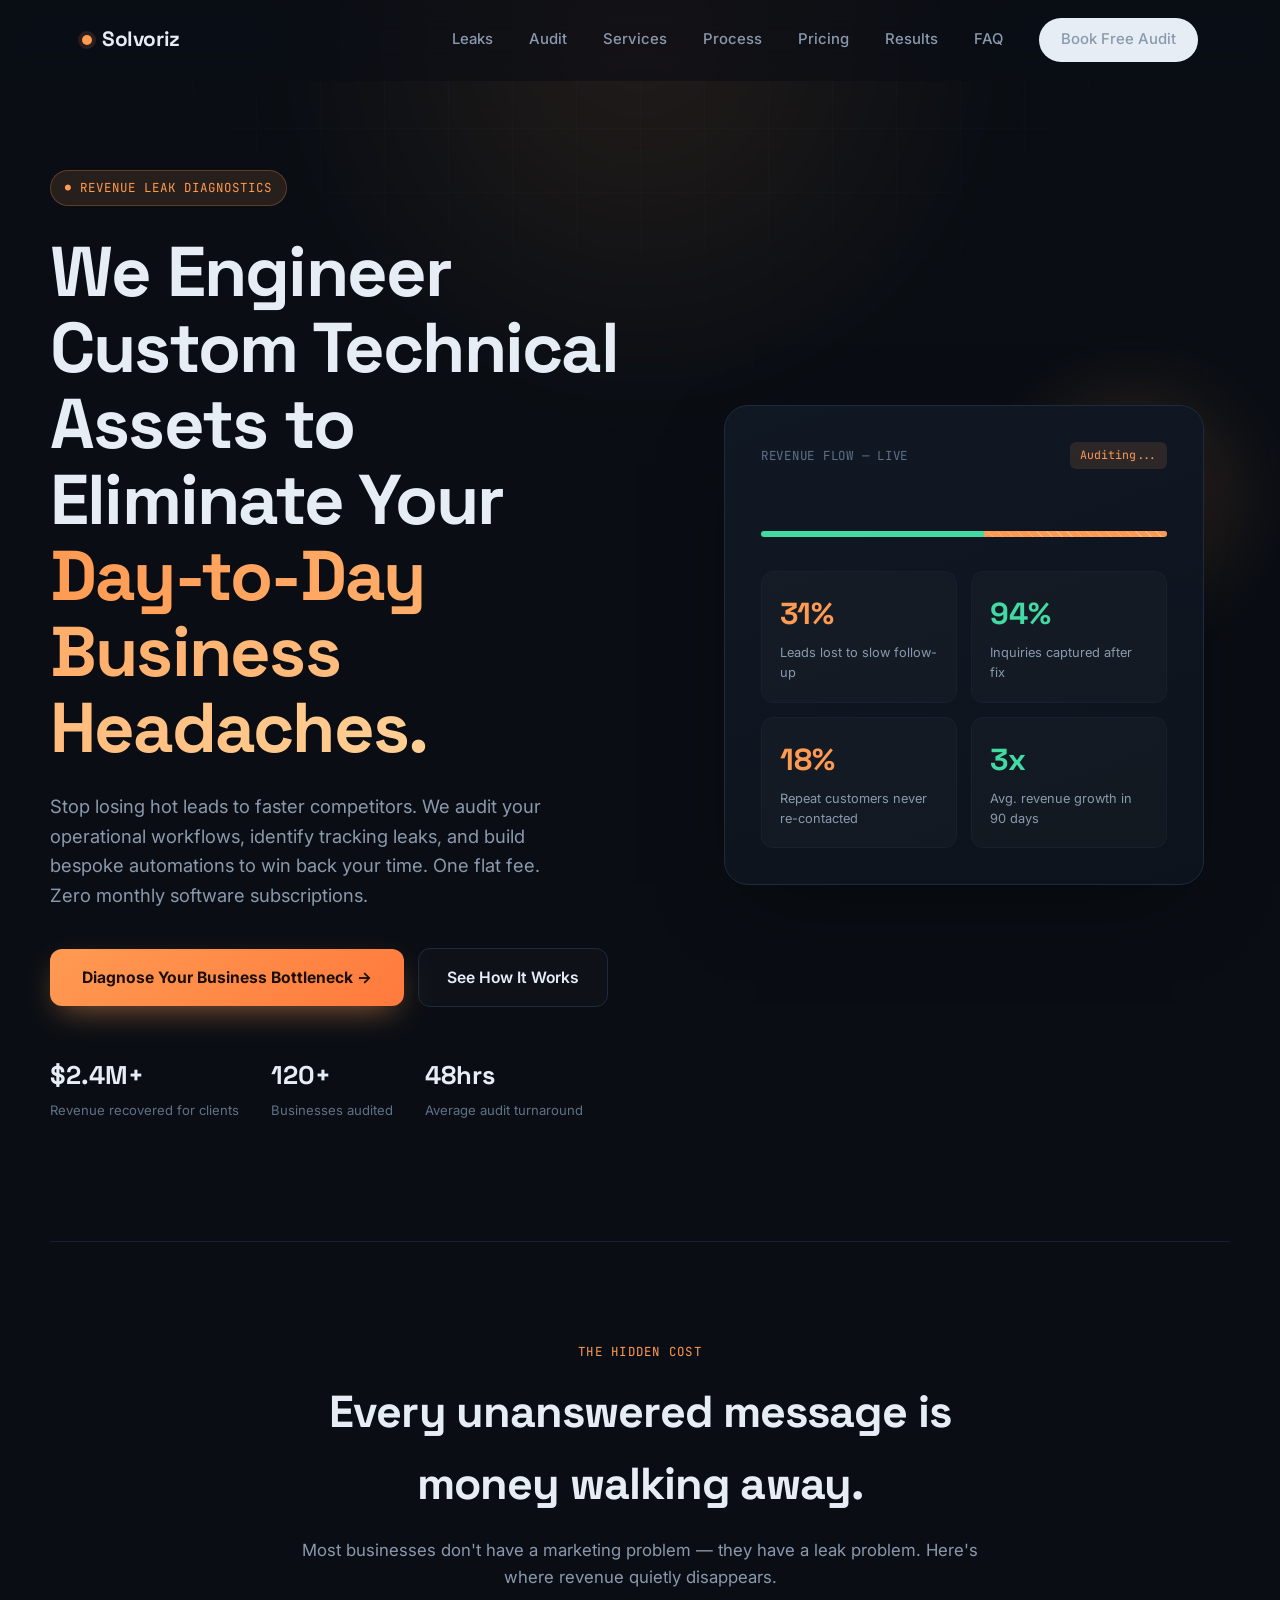
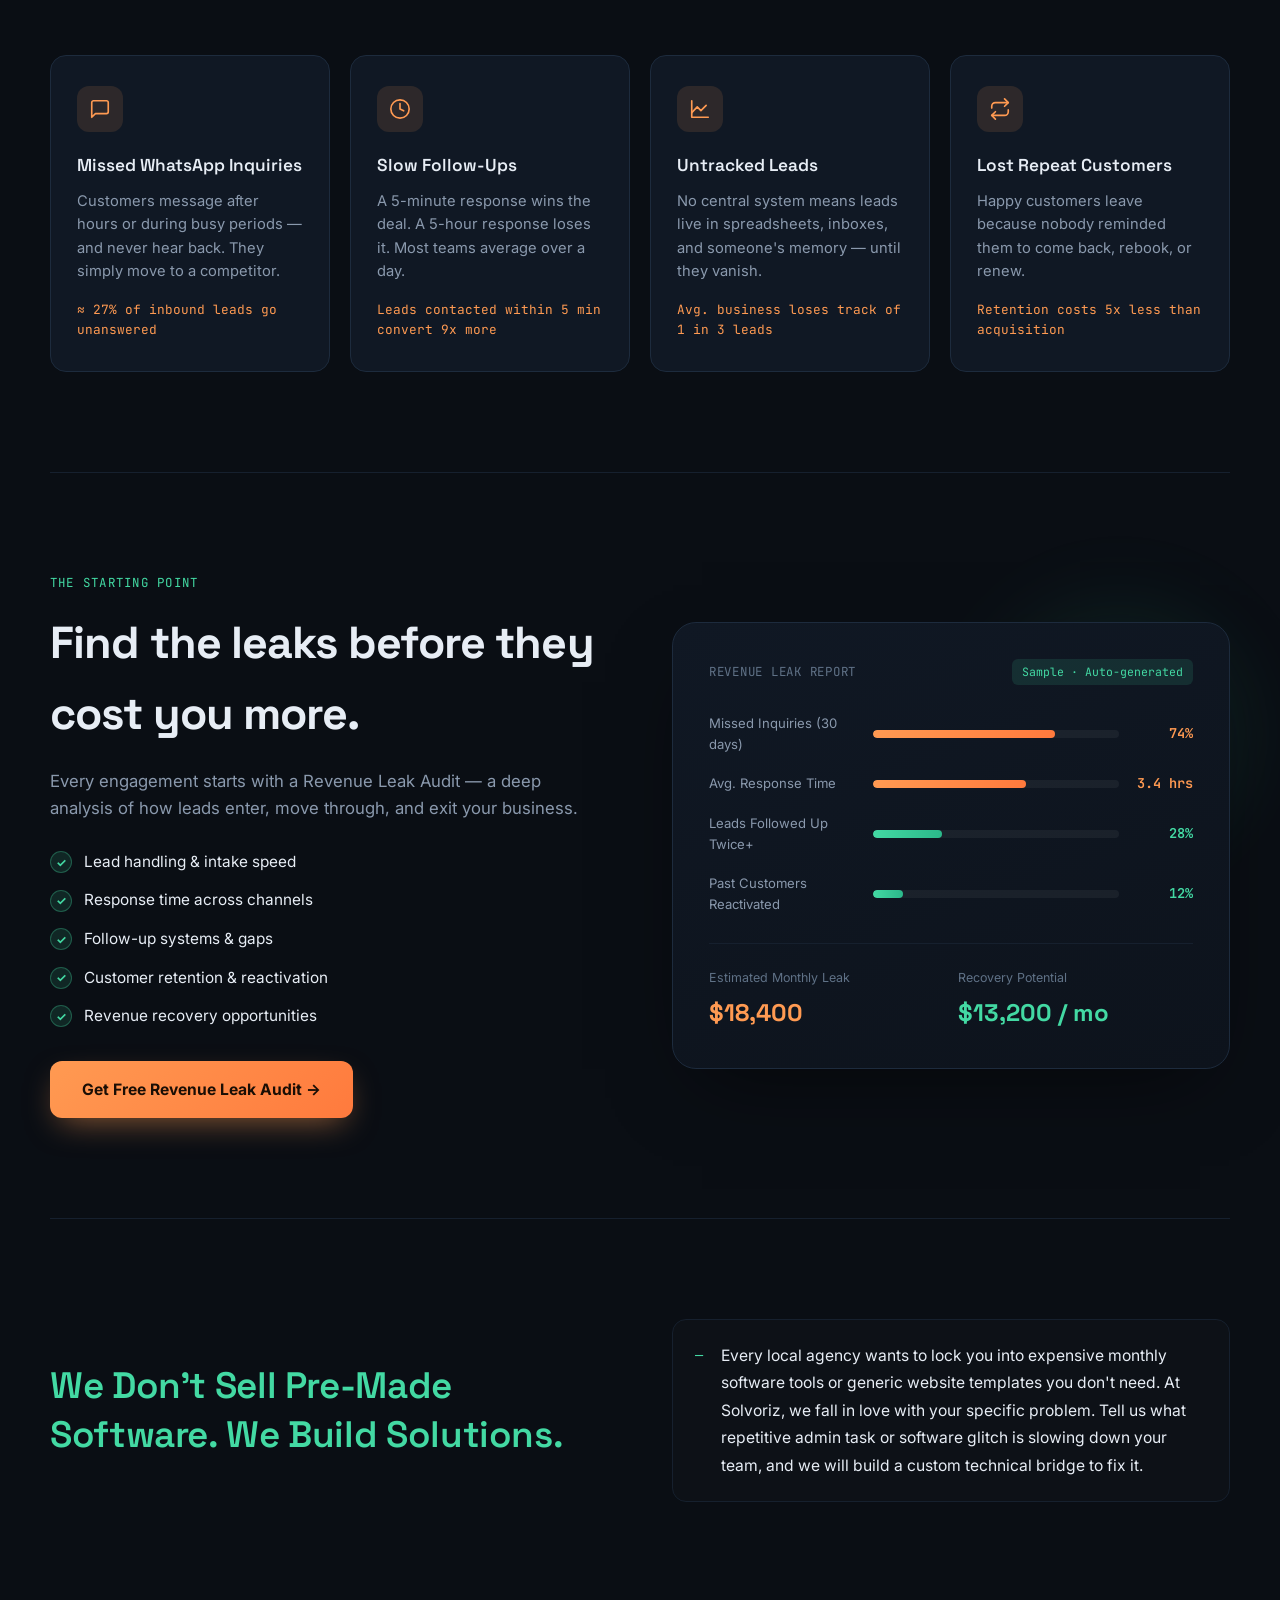
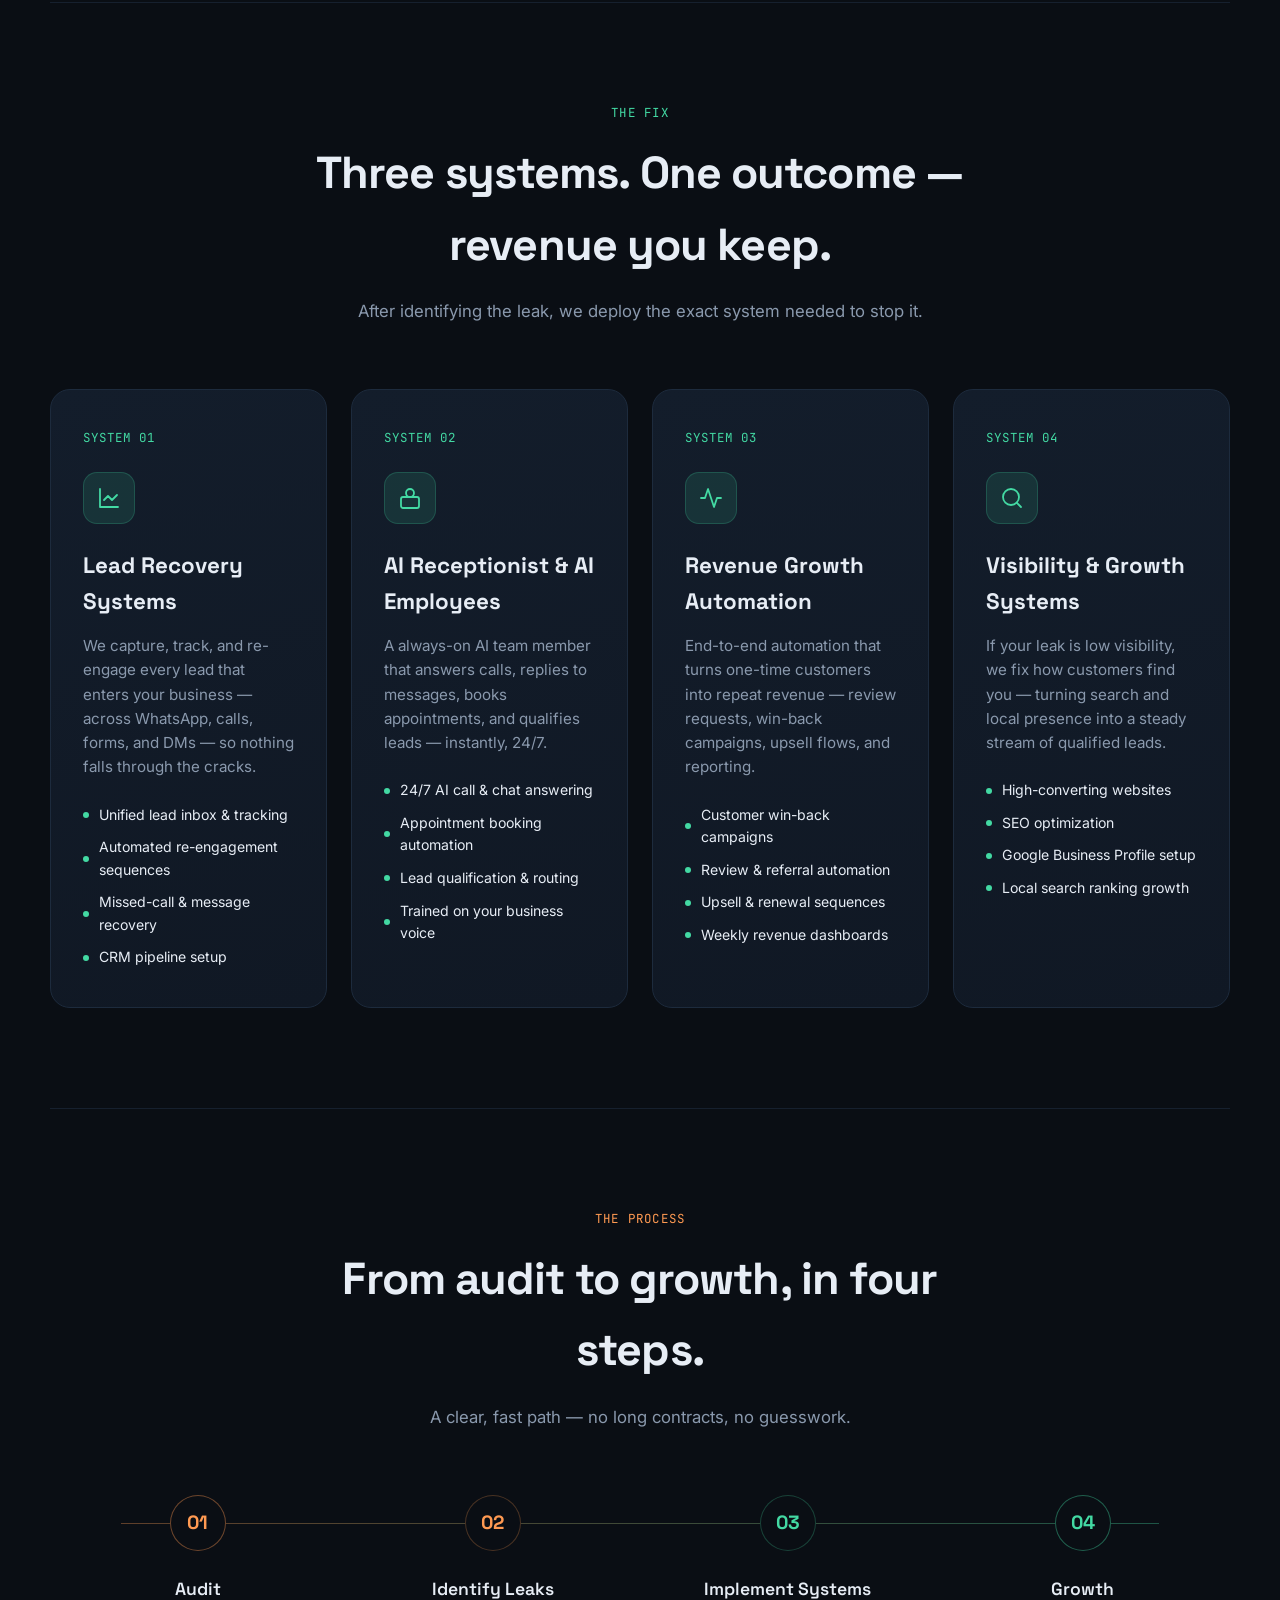
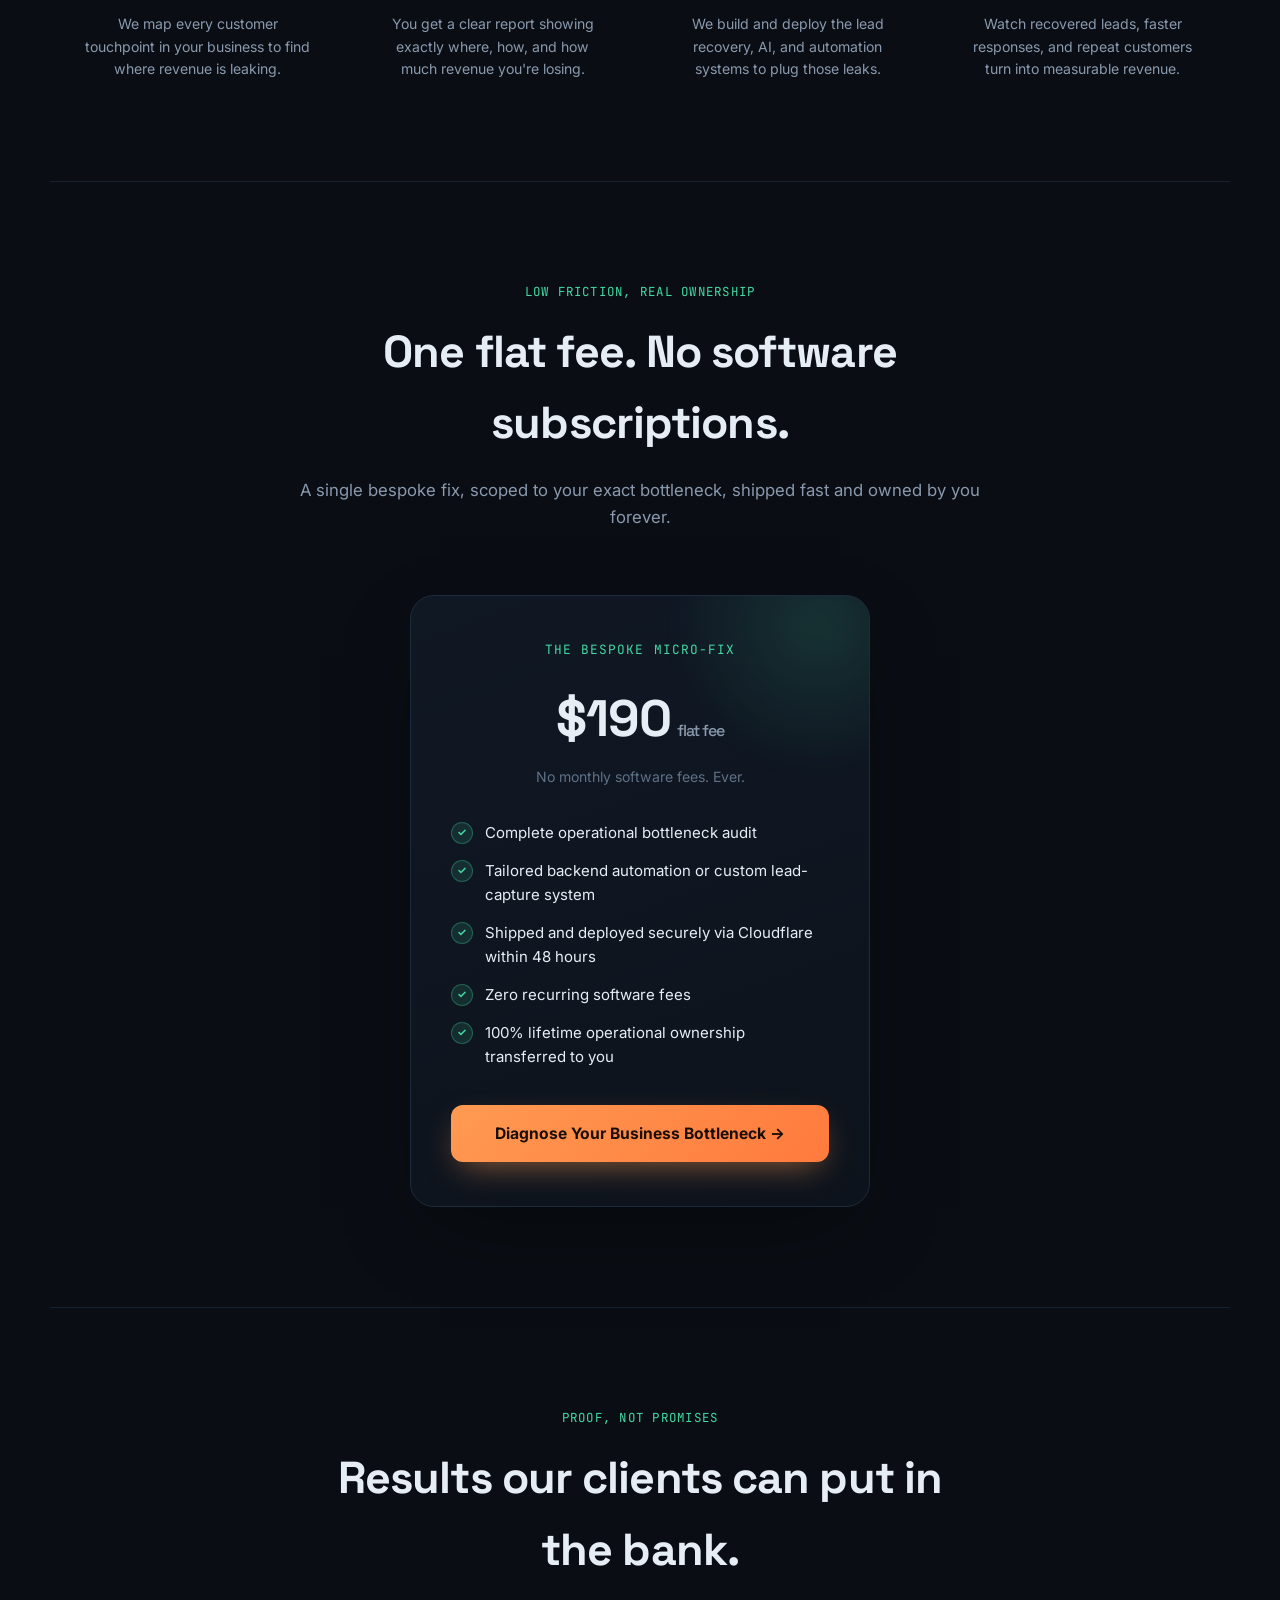
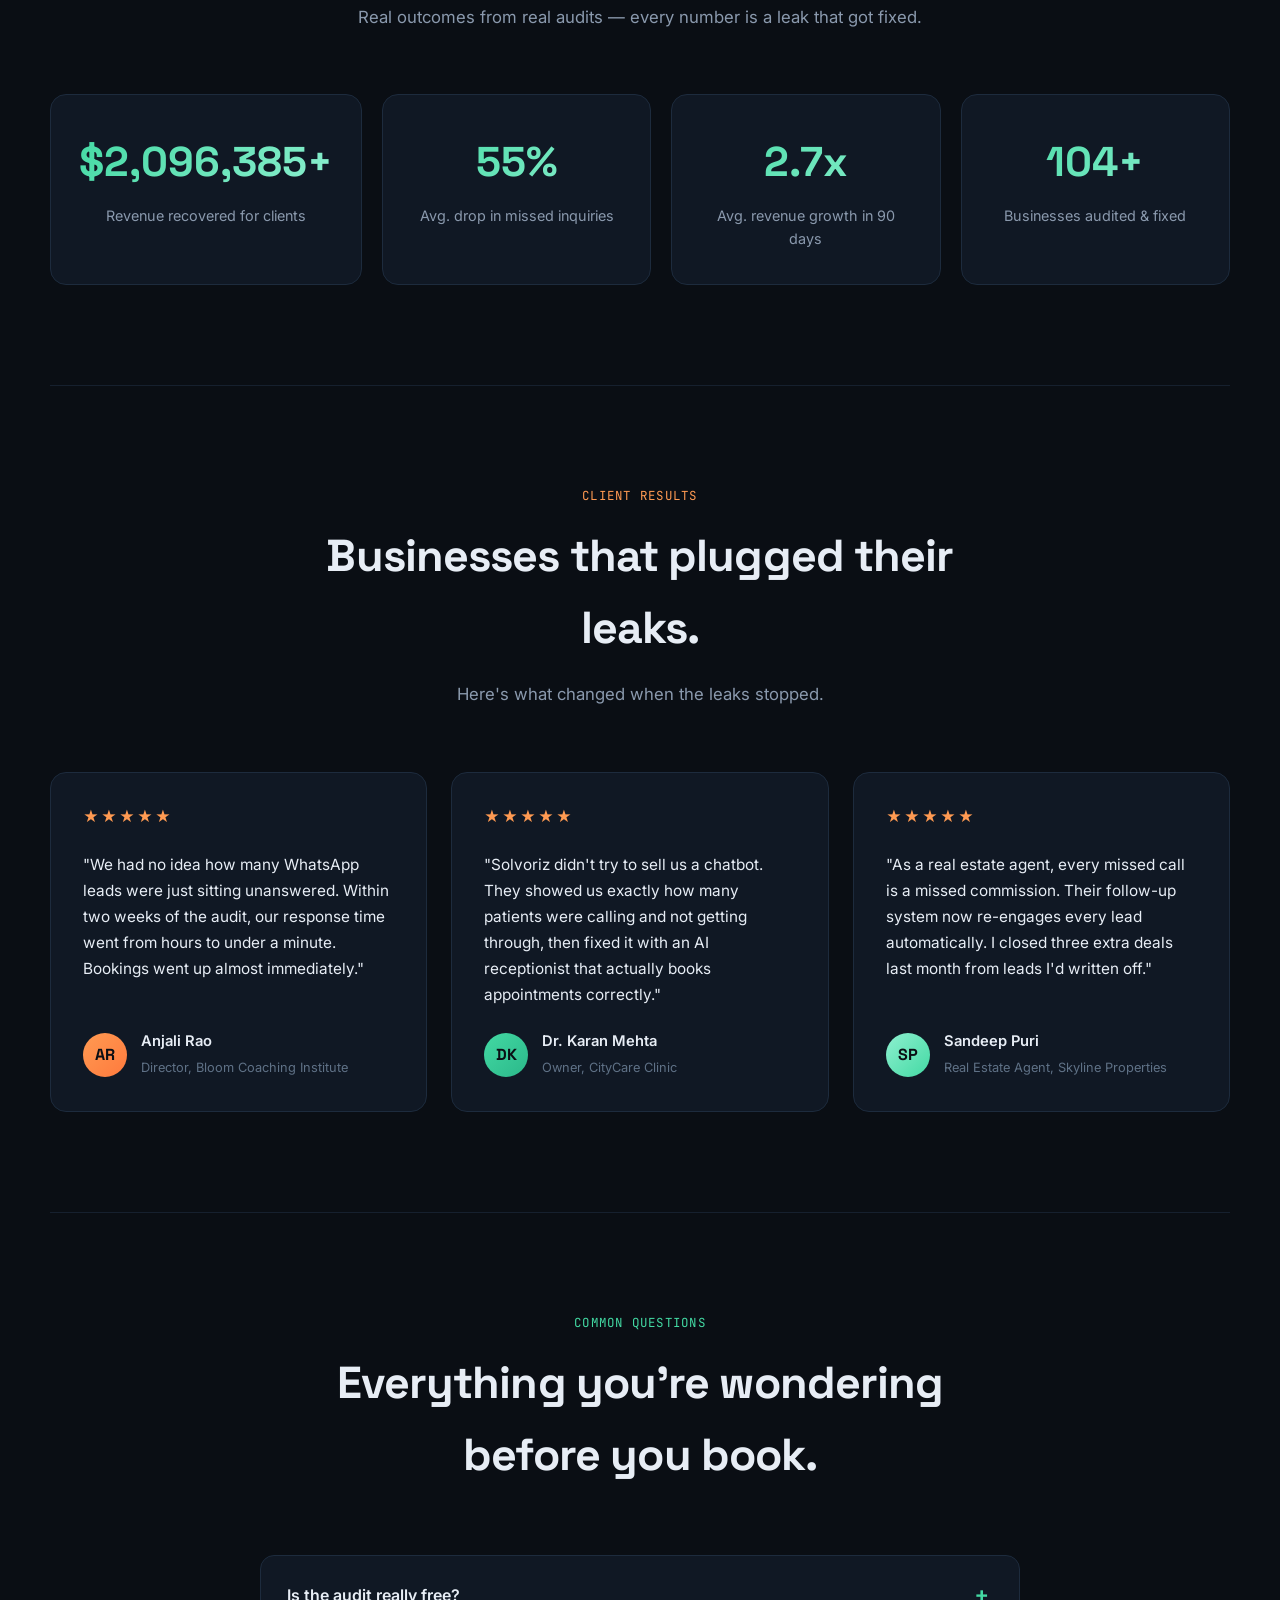
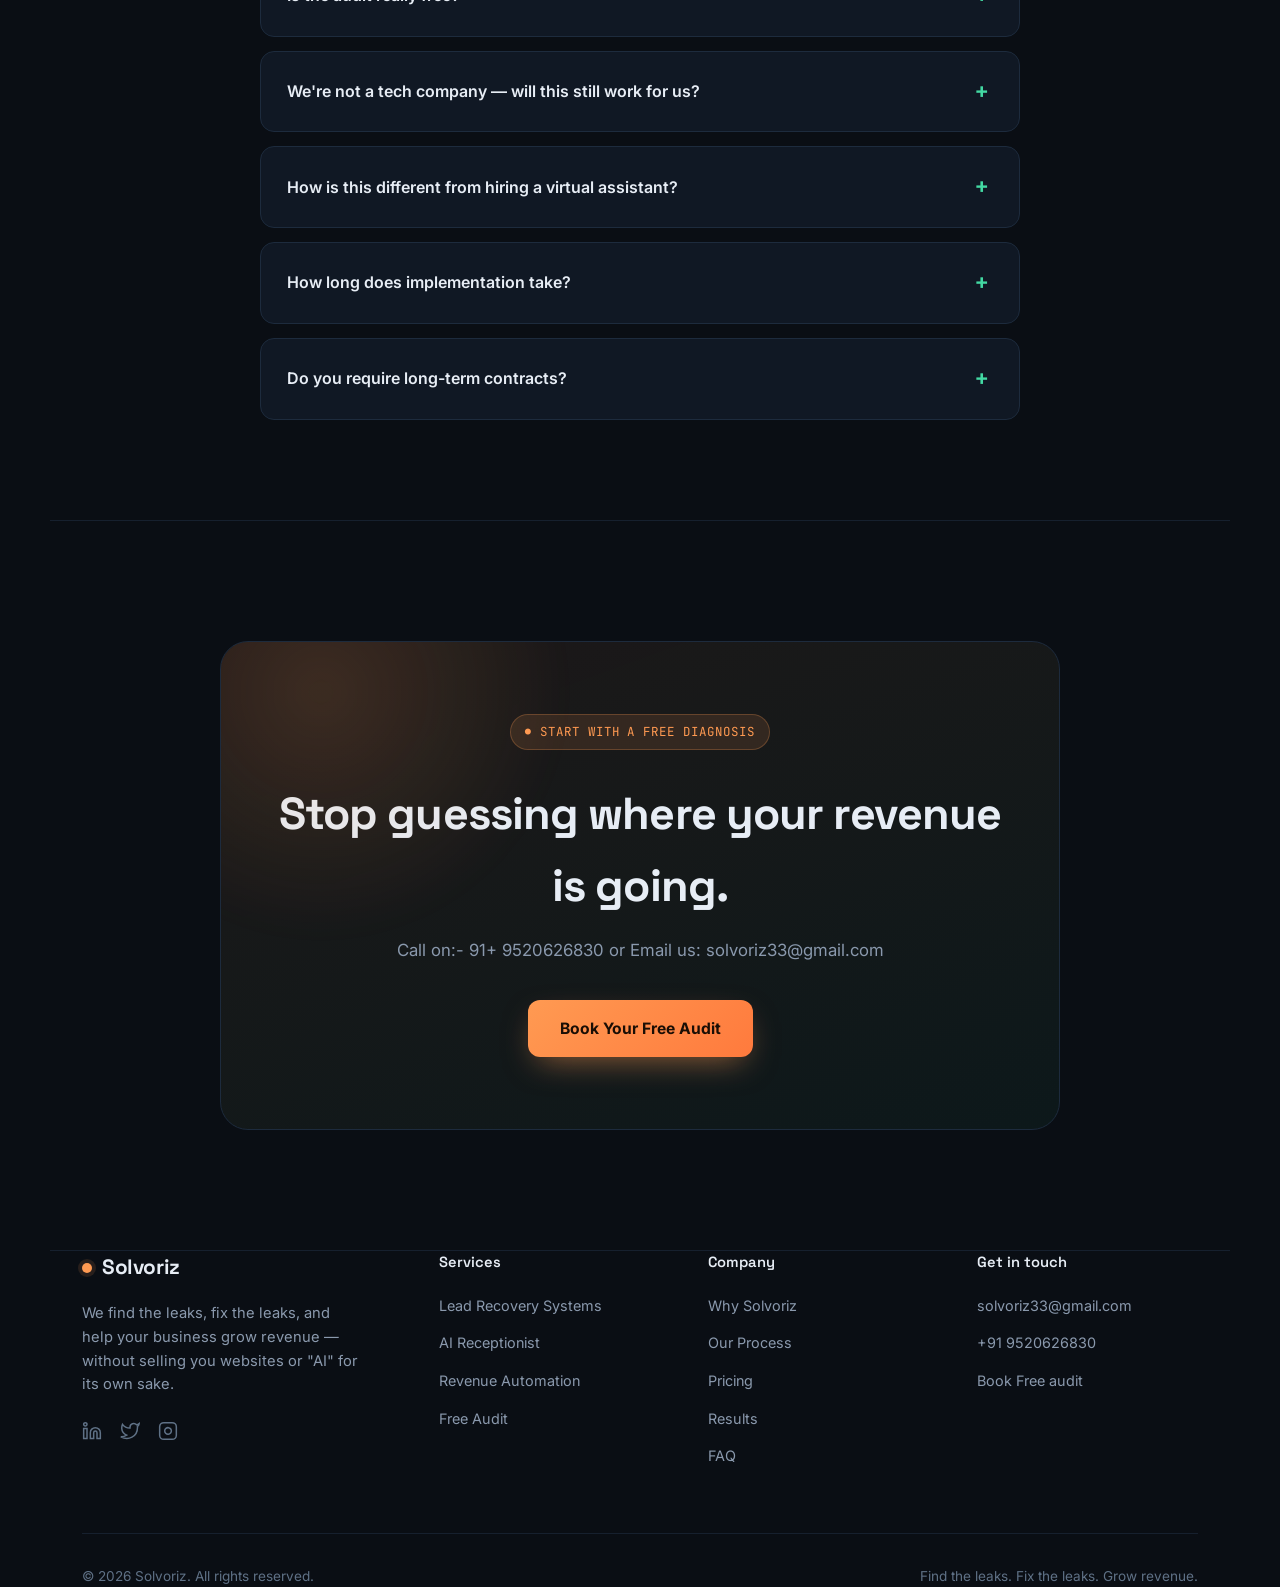
==== commit ee792daf: "Update contact information and audit booking link" ====
--- a/index.html
+++ b/index.html
@@ -994,8 +994,8 @@
   <div class="final-cta-card">
     <span class="eyebrow">Start with a free diagnosis</span>
     <h2>Stop guessing where your revenue is going.</h2>
-    <p>Book a free revenue leak audit and get a clear breakdown of exactly what's costing you customers — and what to do about it.</p>
-    <a href="#" class="btn-primary">Book Your Free Audit →</a>
+    <p>Call on:- 91+ 9520626830 or Email us: solvoriz33@gmail.com</p>
+    <a href="#" class="btn-primary">Book Your Free Audit </a>
   </div>
 </section>
 
@@ -1033,9 +1033,9 @@
     <div class="footer-col">
       <h4>Get in touch</h4>
       <ul>
-        <li><a href="mailto:hello@solvoriz.com">hello@solvoriz.com</a></li>
-        <li><a href="#">+1 (555) 010-2030</a></li>
-        <li><a href="#cta">Book Free Audit</a></li>
+        <li><a href="mailto:solvoriz33@gmail.com">solvoriz33@gmail.com</a></li>
+        <li><a href="#">+91 9520626830</a></li>
+        <li><a href="#cta">Book Free audit</a></li>
       </ul>
     </div>
   </div>
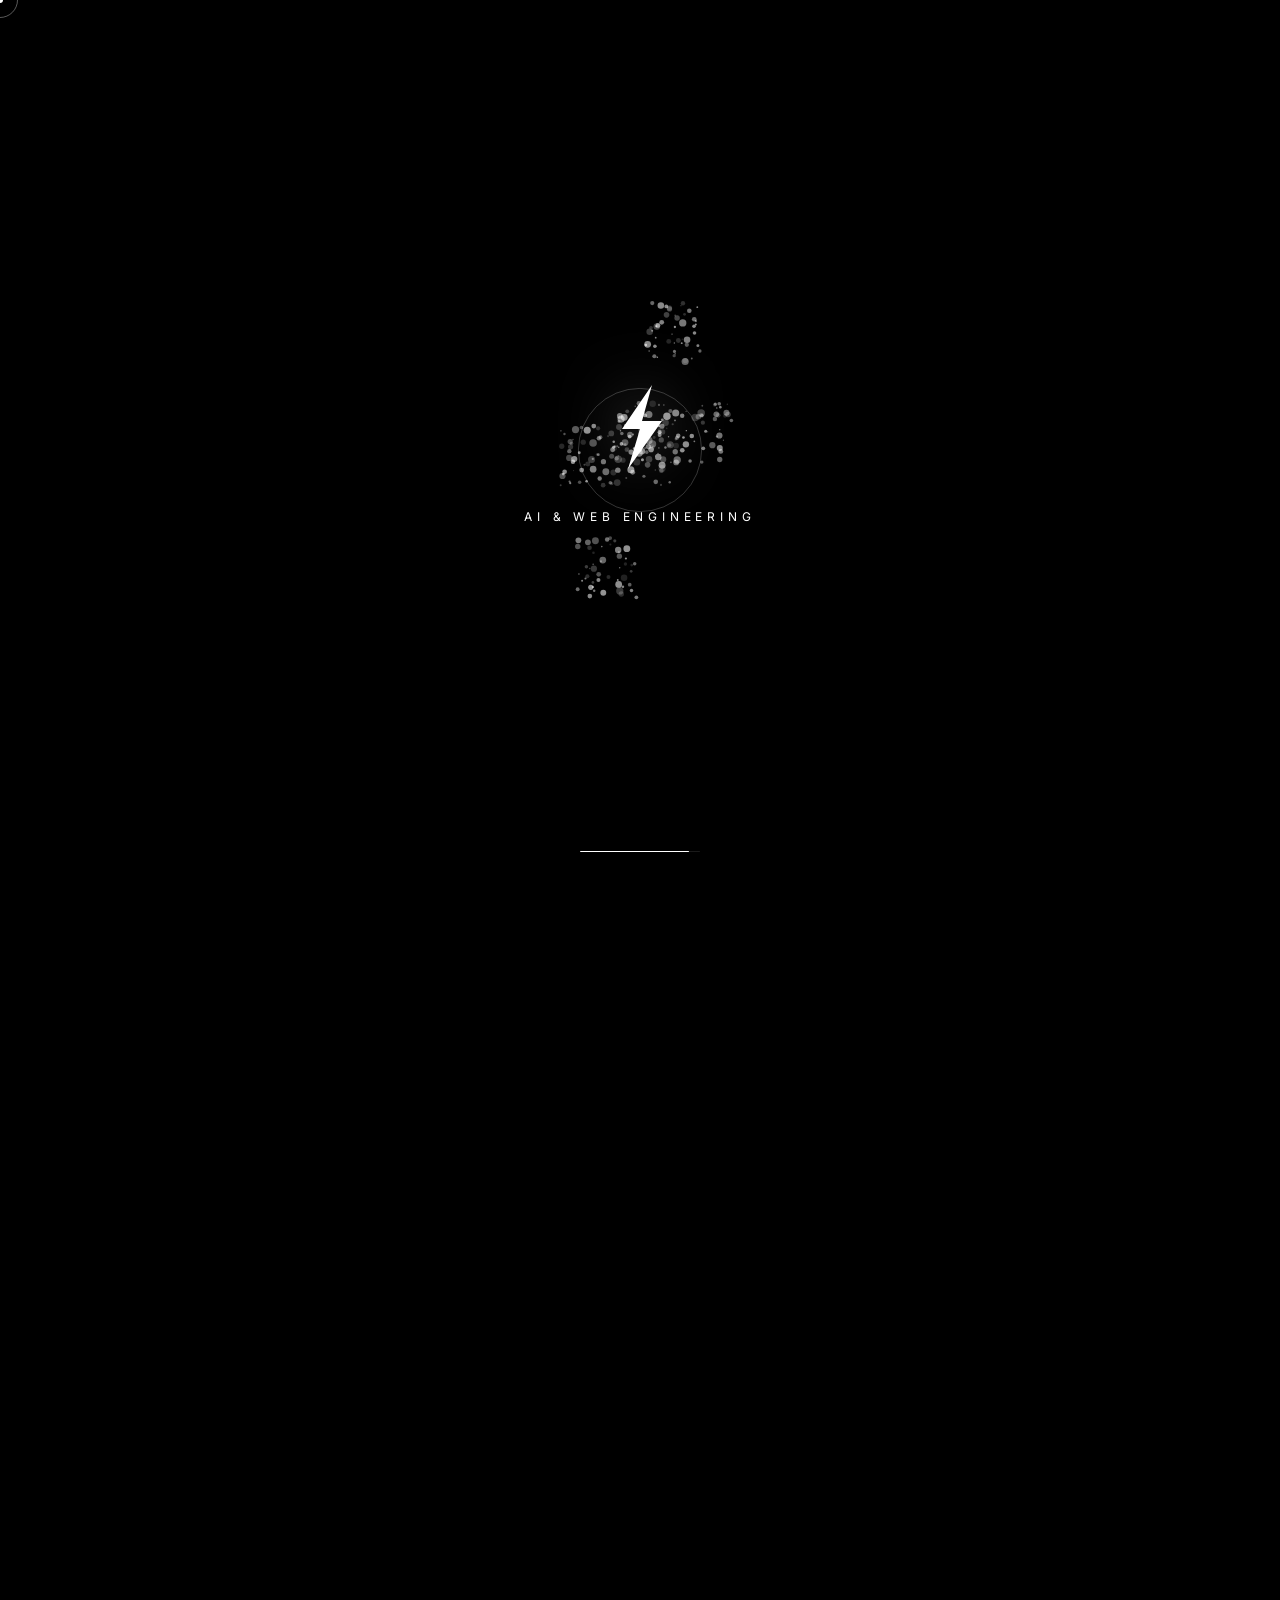
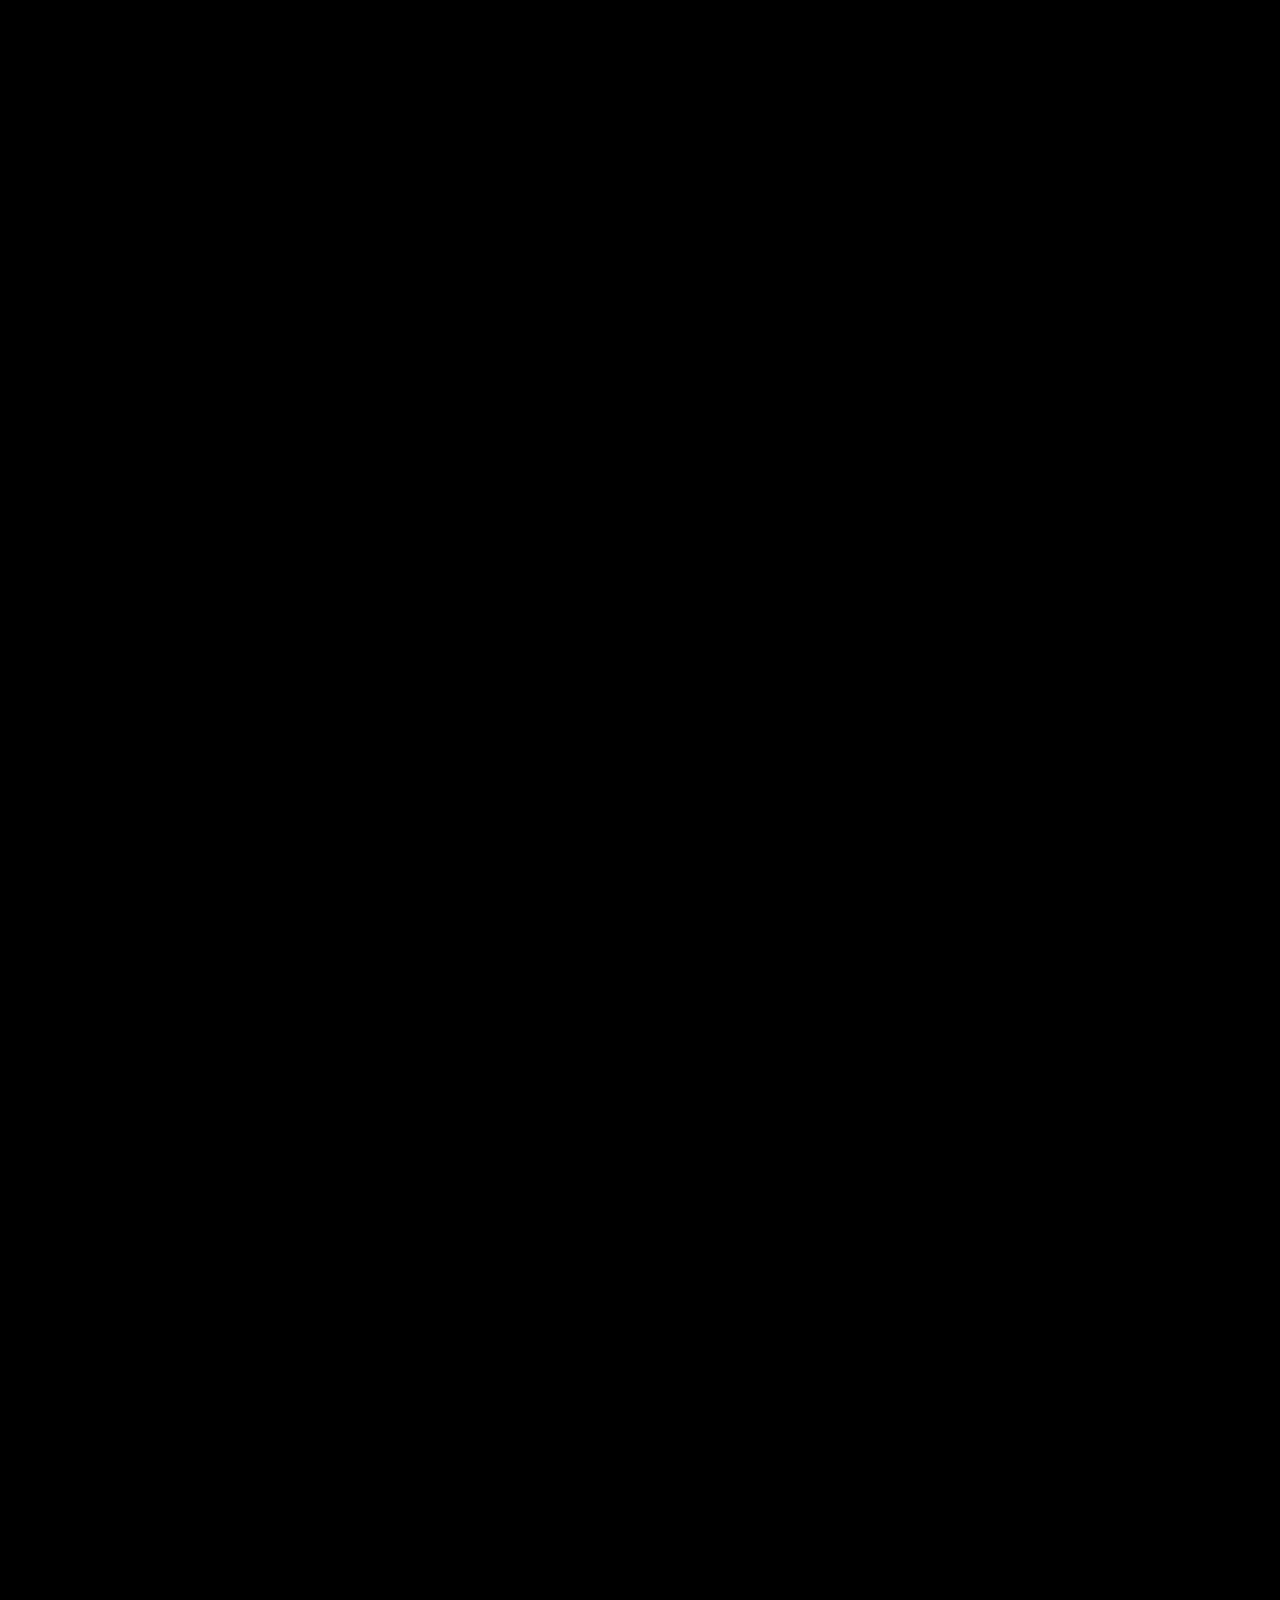
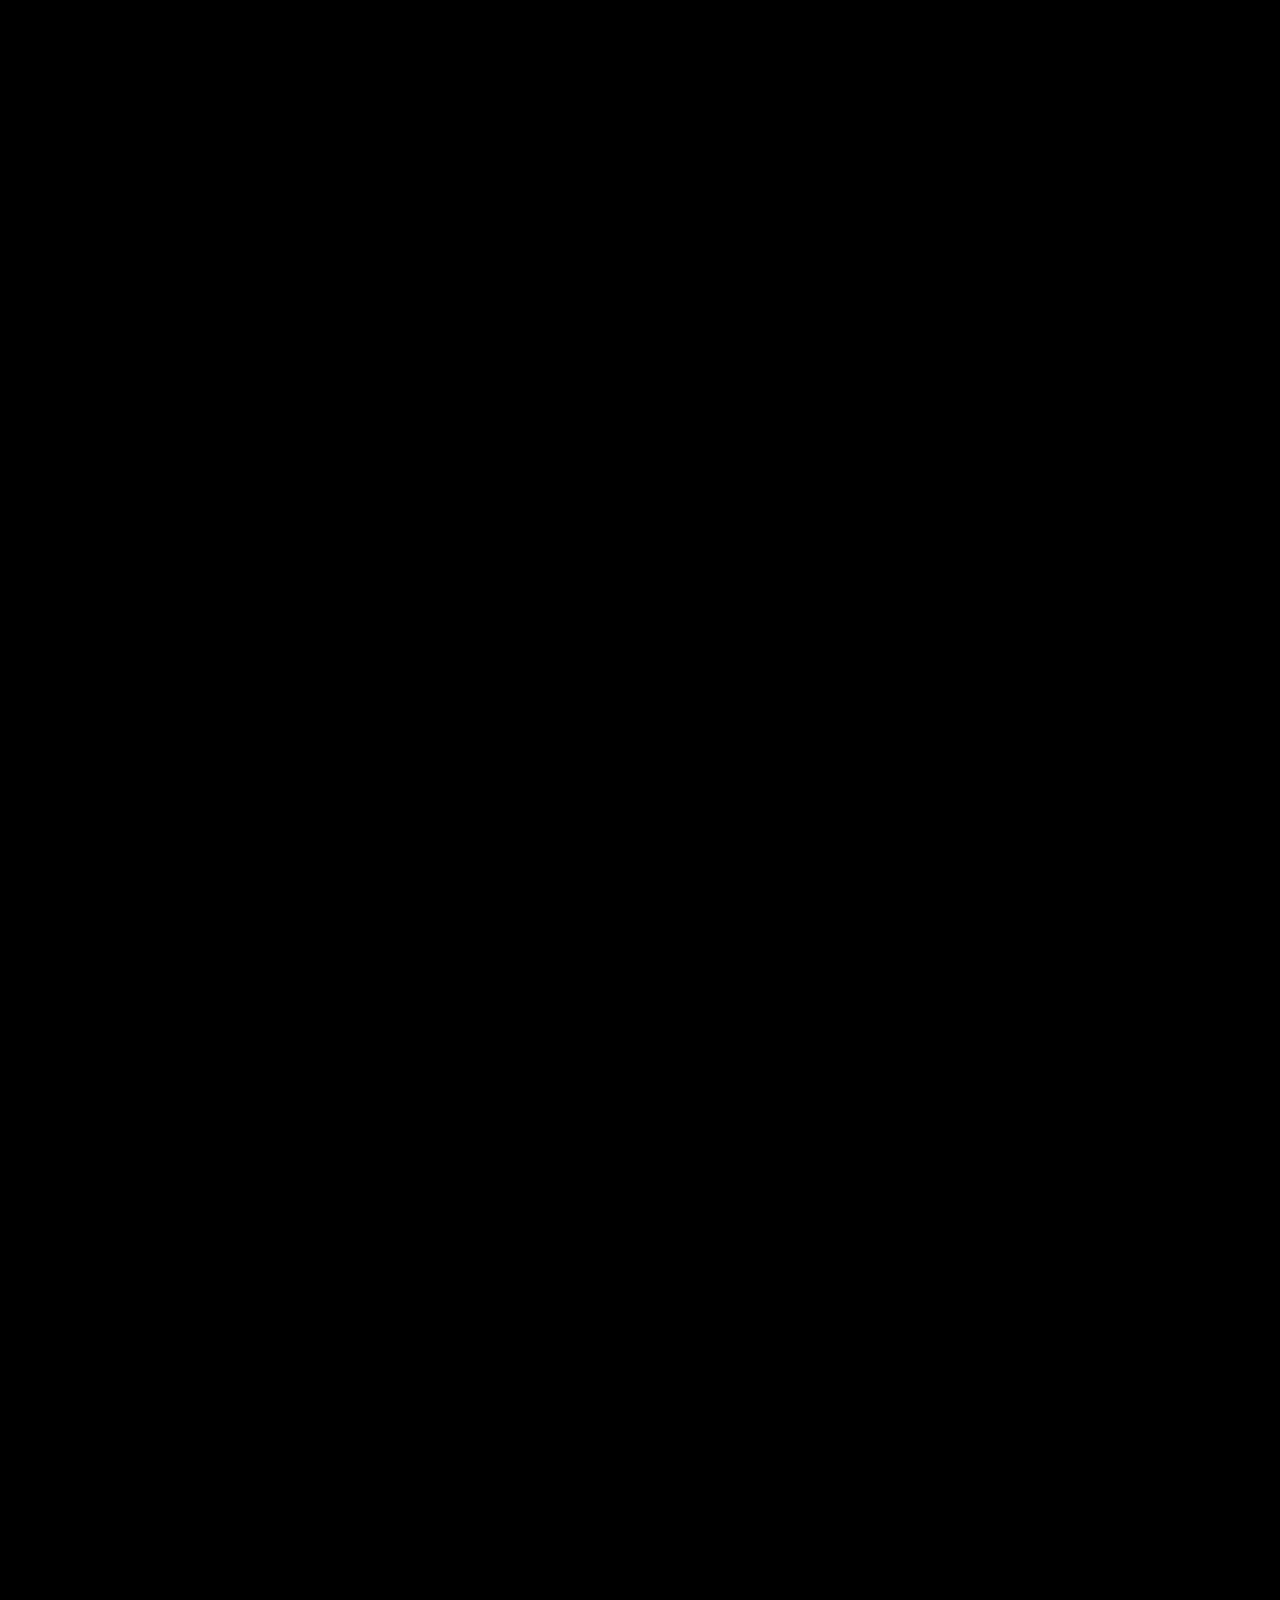
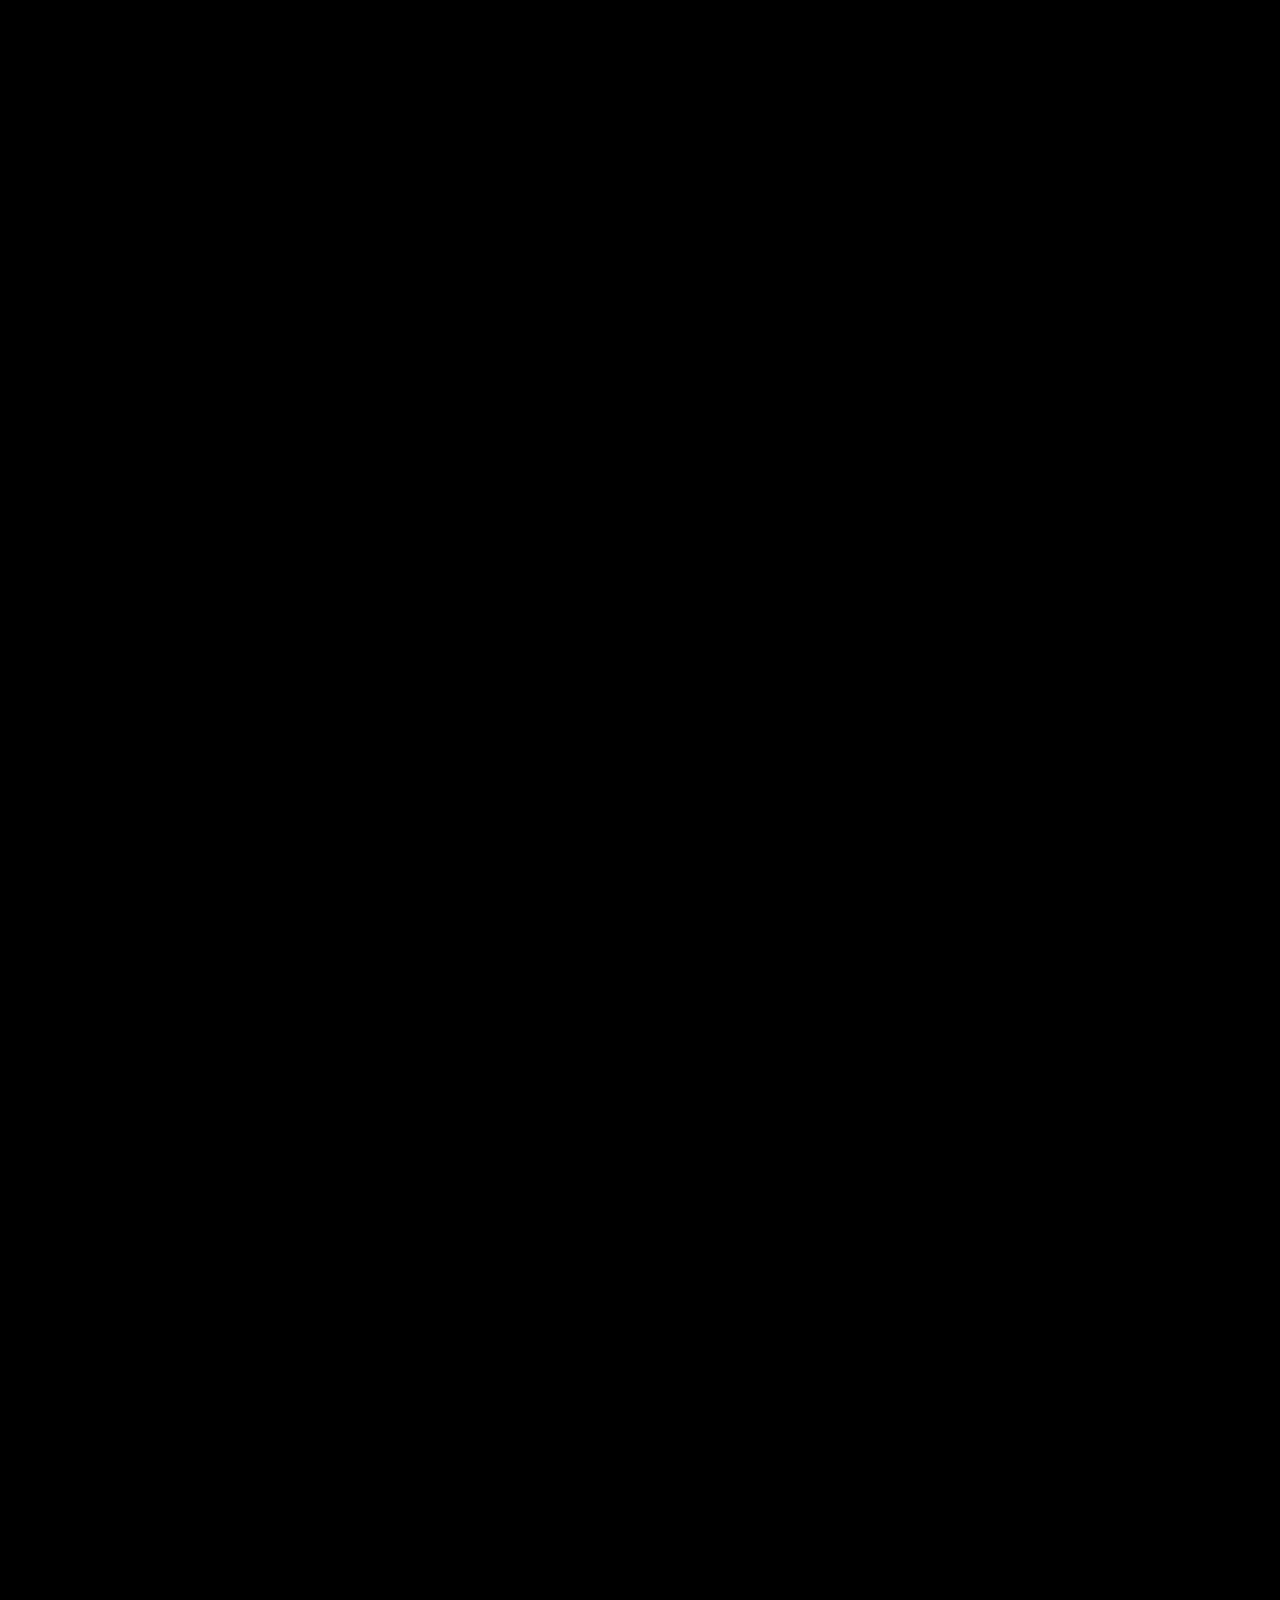
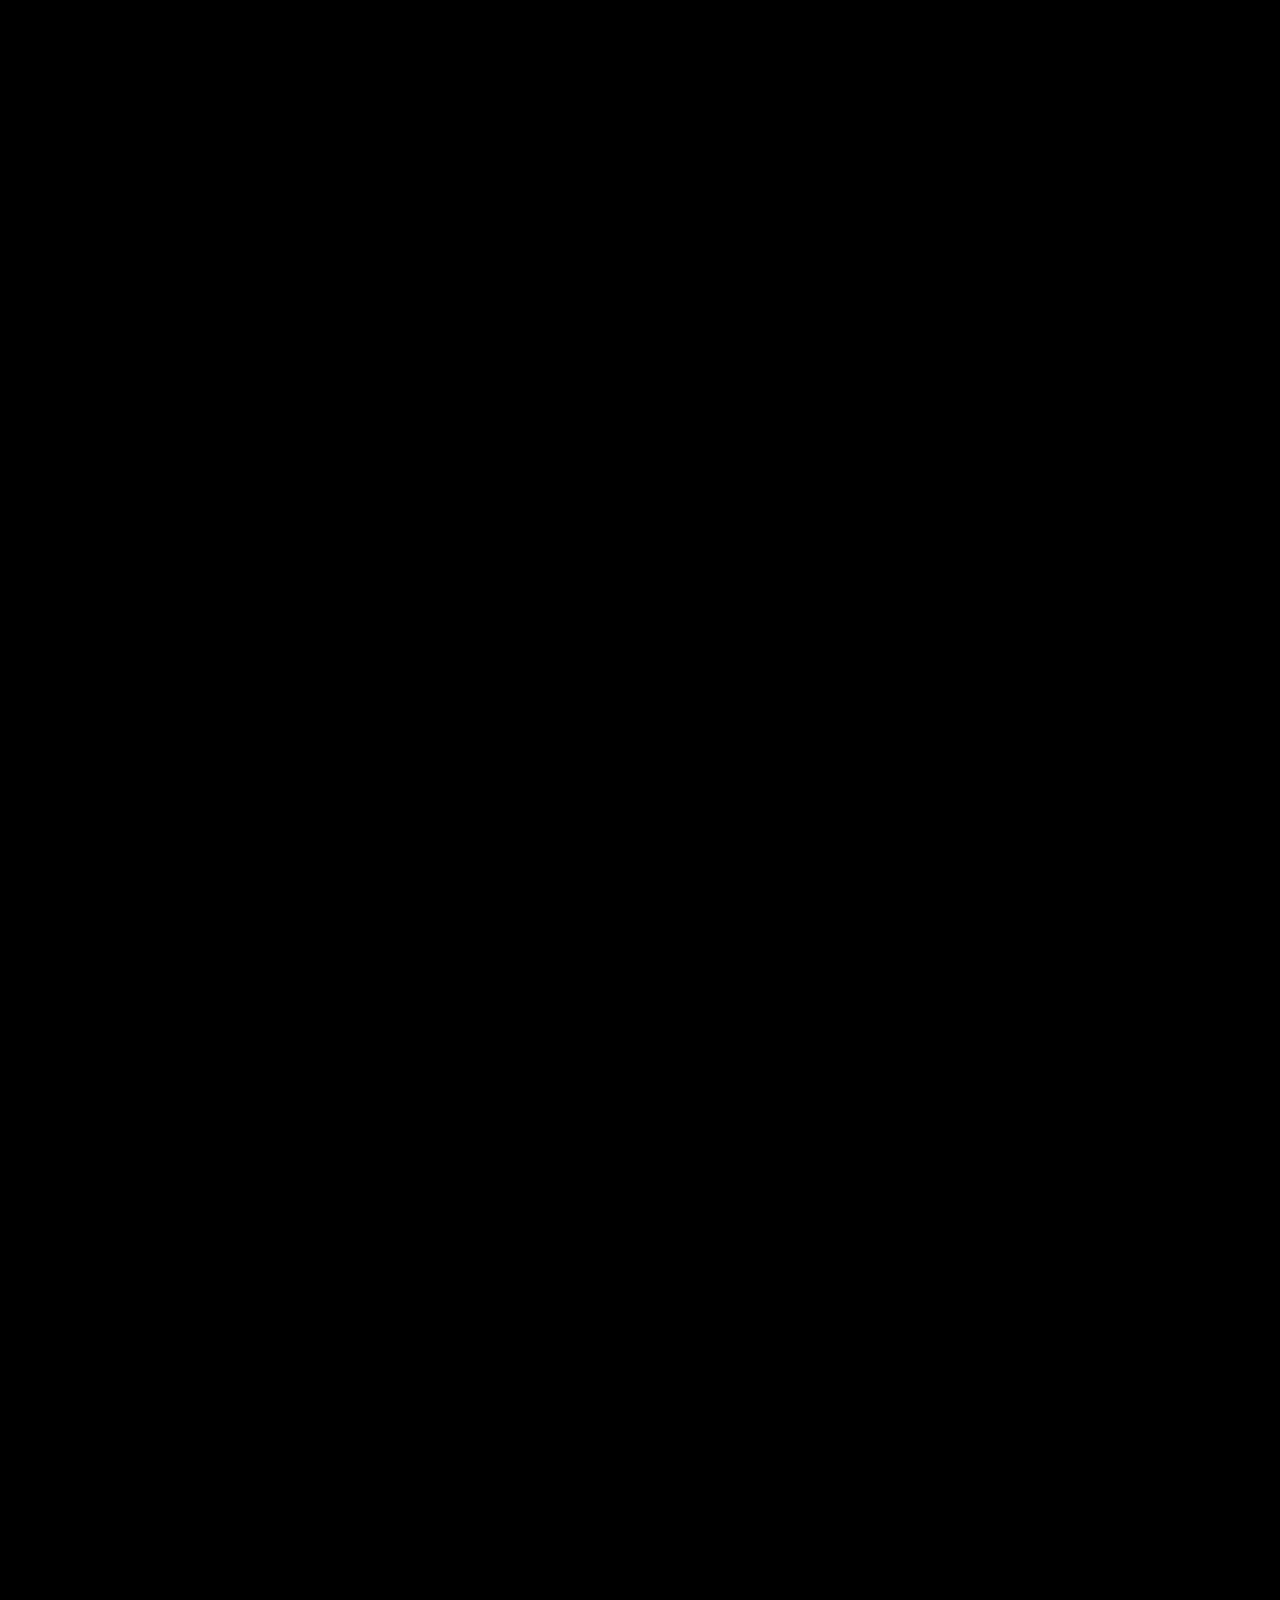
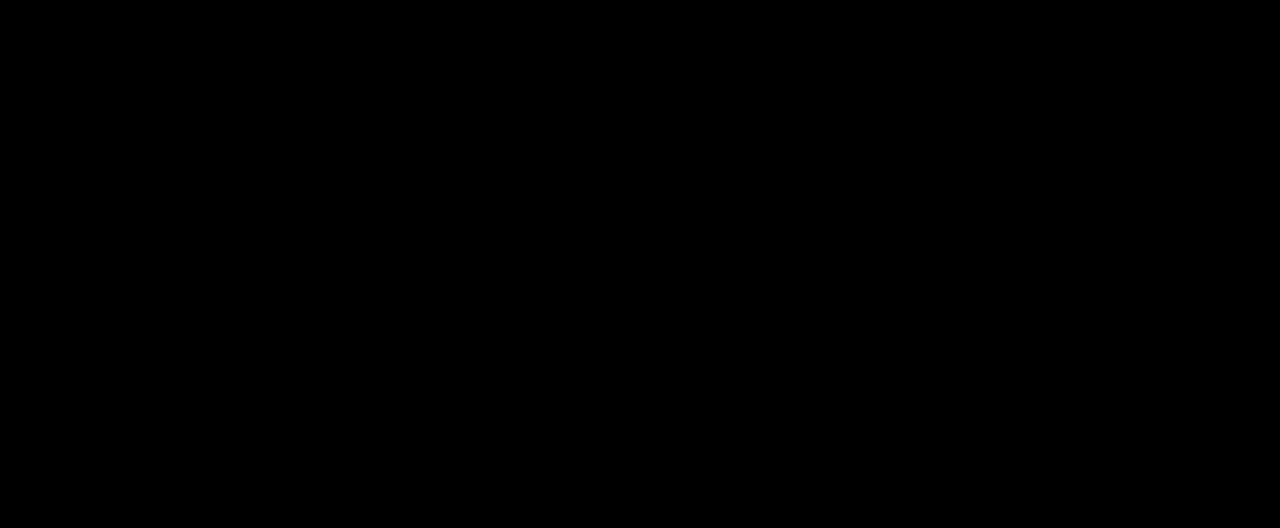
==== commit fb19093a: "Update index.html" ====
--- a/index.html
+++ b/index.html
@@ -1,1150 +1,2290 @@
+
 <!DOCTYPE html>
 <html lang="en">
 <head>
 <meta charset="UTF-8">
 <meta name="viewport" content="width=device-width, initial-scale=1.0">
-<title>Solvoriz — Find the Leaks. Fix the Leaks. Grow Revenue.</title>
-<meta name="description" content="Solvoriz helps businesses identify and eliminate revenue leaks with Lead Recovery Systems, AI Receptionists, and Revenue Growth Automation.">
-<meta name="keywords" content="revenue leaks, lead recovery, AI receptionist, business automation, follow-up automation">
-<meta property="og:title" content="Solvoriz — Find the Leaks. Fix the Leaks. Grow Revenue.">
-<meta property="og:description" content="We identify hidden revenue leaks and build systems that recover lost customers, automate follow-ups, and increase growth.">
-<meta property="og:type" content="website">
-<link rel="preconnect" href="https://fonts.googleapis.com">
-<link rel="preconnect" href="https://fonts.gstatic.com" crossorigin>
-<link href="https://fonts.googleapis.com/css2?family=Space+Grotesk:wght@400;500;600;700&family=Inter:wght@400;500;600;700&family=JetBrains+Mono:wght@400;500&display=swap" rel="stylesheet">
+<title>Solvoriz — AI & Web Engineering</title>
+<link href="https://fonts.googleapis.com/css2?family=Inter:wght@300;400;500;600;700;800;900&family=DM+Sans:wght@300;400;500;600;700&display=swap" rel="stylesheet">
 <style>
-  :root{
-    --bg:#0a0e14;
-    --bg-2:#0d131c;
-    --panel:#101824;
-    --panel-2:#131d2b;
-    --border:#1d2b3d;
-    --border-soft:#16202e;
-    --text:#e7edf5;
-    --muted:#8a99ad;
-    --muted-2:#5f7186;
-    --leak:#ff9a52;
-    --leak-soft:rgba(255,154,82,0.12);
-    --fix:#43d9a3;
-    --fix-soft:rgba(67,217,163,0.12);
-    --line-leak: #ff9a52;
-    --line-fix: #43d9a3;
-
-    --font-display:'Space Grotesk', sans-serif;
-    --font-body:'Inter', sans-serif;
-    --font-mono:'JetBrains Mono', monospace;
-
-    --container: 1180px;
-    --radius: 16px;
-    --radius-sm: 10px;
+/* ============================================================
+   CSS VARIABLES — Monochromatic Premium Palette
+   ============================================================ */
+:root {
+  --black:    #000000;
+  --ink:      #080808;
+  --void:     #0d0d0d;
+  --charcoal: #141414;
+  --graphite: #1c1c1c;
+  --iron:     #242424;
+  --smoke:    #2e2e2e;
+  --ash:      #3a3a3a;
+  --silver:   #6b6b6b;
+  --mist:     #9a9a9a;
+  --ghost:    #c4c4c4;
+  --pearl:    #e8e8e8;
+  --white:    #ffffff;
+
+  --accent:   #ffffff;
+  --accent2:  #c8c8c8;
+
+  --font-display: 'Inter', sans-serif;
+  --font-body:    'DM Sans', sans-serif;
+
+  --ease-premium: cubic-bezier(0.16, 1, 0.3, 1);
+  --ease-smooth:  cubic-bezier(0.4, 0, 0.2, 1);
+}
+
+/* ============================================================
+   RESET & BASE
+   ============================================================ */
+*, *::before, *::after { box-sizing: border-box; margin: 0; padding: 0; }
+
+html { scroll-behavior: smooth; font-size: 16px; }
+
+body {
+  font-family: var(--font-body);
+  background: var(--black);
+  color: var(--white);
+  overflow-x: hidden;
+  cursor: none;
+}
+
+body.intro-active { overflow: hidden; }
+
+a { color: inherit; text-decoration: none; }
+
+img, svg { display: block; }
+
+/* ============================================================
+   CUSTOM CURSOR
+   ============================================================ */
+#cursor-dot {
+  position: fixed;
+  width: 6px; height: 6px;
+  background: var(--white);
+  border-radius: 50%;
+  pointer-events: none;
+  z-index: 9999;
+  transform: translate(-50%, -50%);
+  transition: transform 0.08s var(--ease-smooth), opacity 0.3s;
+}
+
+#cursor-ring {
+  position: fixed;
+  width: 36px; height: 36px;
+  border: 1px solid rgba(255,255,255,0.35);
+  border-radius: 50%;
+  pointer-events: none;
+  z-index: 9998;
+  transform: translate(-50%, -50%);
+  transition: transform 0.18s var(--ease-smooth), width 0.3s, height 0.3s, border-color 0.3s, background 0.3s;
+}
+
+#cursor-ring.hover {
+  width: 56px; height: 56px;
+  background: rgba(255,255,255,0.06);
+  border-color: rgba(255,255,255,0.6);
+}
+
+/* ============================================================
+   MOUSE SPOTLIGHT
+   ============================================================ */
+#spotlight {
+  position: fixed;
+  pointer-events: none;
+  z-index: 0;
+  width: 700px; height: 700px;
+  border-radius: 50%;
+  background: radial-gradient(circle, rgba(255,255,255,0.032) 0%, transparent 70%);
+  transform: translate(-50%, -50%);
+  transition: opacity 0.4s;
+}
+
+/* ============================================================
+   INTRO OVERLAY
+   ============================================================ */
+#intro {
+  position: fixed;
+  inset: 0;
+  background: var(--black);
+  z-index: 5000;
+  display: flex;
+  flex-direction: column;
+  align-items: center;
+  justify-content: center;
+  overflow: hidden;
+}
+
+#intro-canvas {
+  position: absolute;
+  inset: 0;
+  width: 100%; height: 100%;
+}
+
+#intro-logo-wrap {
+  position: relative;
+  z-index: 10;
+  opacity: 0;
+}
+
+#intro-logo-wrap svg { filter: drop-shadow(0 0 32px rgba(255,255,255,0.5)); }
+
+#intro-tagline {
+  position: relative;
+  z-index: 10;
+  margin-top: 32px;
+  font-family: var(--font-display);
+  font-size: 0.75rem;
+  font-weight: 400;
+  letter-spacing: 0.4em;
+  text-transform: uppercase;
+  color: rgba(255,255,255,0);
+  transition: color 1s ease;
+}
+
+#intro-progress {
+  position: absolute;
+  bottom: 48px;
+  left: 50%;
+  transform: translateX(-50%);
+  width: 120px; height: 1px;
+  background: rgba(255,255,255,0.1);
+  z-index: 10;
+  border-radius: 2px;
+  overflow: hidden;
+}
+
+#intro-progress-bar {
+  height: 100%;
+  background: var(--white);
+  width: 0%;
+  transition: width 0.1s linear;
+  border-radius: 2px;
+}
+
+/* ============================================================
+   MAIN SITE (hidden until intro done)
+   ============================================================ */
+#site {
+  opacity: 0;
+  transform: scale(1.04);
+  transition: opacity 1.2s var(--ease-premium), transform 1.2s var(--ease-premium);
+}
+
+#site.visible { opacity: 1; transform: scale(1); }
+
+/* ============================================================
+   NOISE TEXTURE OVERLAY
+   ============================================================ */
+#noise {
+  position: fixed;
+  inset: 0;
+  pointer-events: none;
+  z-index: 1;
+  opacity: 0.025;
+  background-image: url("data:image/svg+xml,%3Csvg viewBox='0 0 256 256' xmlns='http://www.w3.org/2000/svg'%3E%3Cfilter id='n'%3E%3CfeTurbulence type='fractalNoise' baseFrequency='0.9' numOctaves='4' stitchTiles='stitch'/%3E%3C/filter%3E%3Crect width='100%25' height='100%25' filter='url(%23n)'/%3E%3C/svg%3E");
+  background-size: 256px;
+}
+
+/* ============================================================
+   NAV
+   ============================================================ */
+nav {
+  position: fixed;
+  top: 0; left: 0; right: 0;
+  z-index: 1000;
+  padding: 24px 60px;
+  display: flex;
+  align-items: center;
+  justify-content: space-between;
+  border-bottom: 1px solid rgba(255,255,255,0);
+  transition: border-color 0.4s, background 0.4s, padding 0.4s;
+}
+
+nav.scrolled {
+  padding: 16px 60px;
+  border-color: rgba(255,255,255,0.06);
+  background: rgba(0,0,0,0.85);
+  backdrop-filter: blur(24px);
+  -webkit-backdrop-filter: blur(24px);
+}
+
+.nav-logo {
+  display: flex;
+  align-items: center;
+  gap: 14px;
+}
+
+.nav-logo-mark svg { width: 32px; height: 32px; }
+
+.nav-wordmark {
+  font-family: var(--font-display);
+  font-size: 1.1rem;
+  font-weight: 700;
+  letter-spacing: -0.01em;
+  color: var(--white);
+}
+
+.nav-links {
+  display: flex;
+  align-items: center;
+  gap: 40px;
+  list-style: none;
+}
+
+.nav-links a {
+  font-size: 0.82rem;
+  font-weight: 400;
+  color: var(--mist);
+  letter-spacing: 0.01em;
+  transition: color 0.25s;
+}
+
+.nav-links a:hover { color: var(--white); }
+
+.nav-cta {
+  font-family: var(--font-display);
+  font-size: 0.82rem;
+  font-weight: 600;
+  padding: 10px 22px;
+  border: 1px solid rgba(255,255,255,0.2);
+  border-radius: 100px;
+  color: var(--white);
+  transition: background 0.3s, border-color 0.3s;
+}
+
+.nav-cta:hover {
+  background: rgba(255,255,255,0.08);
+  border-color: rgba(255,255,255,0.4);
+}
+
+/* ============================================================
+   HERO
+   ============================================================ */
+#hero {
+  position: relative;
+  min-height: 100vh;
+  display: flex;
+  align-items: center;
+  padding: 140px 60px 100px;
+  overflow: hidden;
+}
+
+.hero-bg {
+  position: absolute;
+  inset: 0;
+  z-index: 0;
+}
+
+.hero-grid {
+  position: absolute; inset: 0;
+  background-image:
+    linear-gradient(rgba(255,255,255,0.025) 1px, transparent 1px),
+    linear-gradient(90deg, rgba(255,255,255,0.025) 1px, transparent 1px);
+  background-size: 80px 80px;
+  mask-image: radial-gradient(ellipse 80% 80% at 50% 50%, black 40%, transparent 100%);
+}
+
+.hero-gradient {
+  position: absolute; inset: 0;
+  background: radial-gradient(ellipse 60% 60% at 70% 50%, rgba(255,255,255,0.04) 0%, transparent 70%);
+}
+
+#hero-canvas {
+  position: absolute;
+  top: 0; right: 0;
+  width: 55%; height: 100%;
+}
+
+.hero-content {
+  position: relative;
+  z-index: 5;
+  max-width: 640px;
+}
+
+.hero-eyebrow {
+  display: inline-flex;
+  align-items: center;
+  gap: 10px;
+  font-size: 0.72rem;
+  font-weight: 500;
+  letter-spacing: 0.2em;
+  text-transform: uppercase;
+  color: var(--silver);
+  margin-bottom: 36px;
+}
+
+.hero-eyebrow::before {
+  content: '';
+  width: 28px; height: 1px;
+  background: var(--silver);
+}
+
+.hero-headline {
+  font-family: var(--font-display);
+  font-size: clamp(3rem, 5.5vw, 5rem);
+  font-weight: 800;
+  line-height: 1.04;
+  letter-spacing: -0.03em;
+  color: var(--white);
+  margin-bottom: 28px;
+}
+
+.hero-headline em {
+  font-style: normal;
+  color: transparent;
+  -webkit-text-stroke: 1px rgba(255,255,255,0.4);
+}
+
+.hero-sub {
+  font-size: 1.05rem;
+  font-weight: 400;
+  line-height: 1.7;
+  color: var(--mist);
+  max-width: 480px;
+  margin-bottom: 52px;
+}
+
+.hero-actions {
+  display: flex;
+  align-items: center;
+  gap: 20px;
+}
+
+.btn-primary {
+  display: inline-flex;
+  align-items: center;
+  gap: 10px;
+  font-family: var(--font-display);
+  font-size: 0.88rem;
+  font-weight: 600;
+  padding: 15px 30px;
+  background: var(--white);
+  color: var(--black);
+  border-radius: 100px;
+  border: none;
+  cursor: none;
+  transition: transform 0.3s var(--ease-premium), box-shadow 0.3s;
+  position: relative;
+  overflow: hidden;
+}
+
+.btn-primary::after {
+  content: '';
+  position: absolute;
+  inset: 0;
+  background: rgba(0,0,0,0);
+  transition: background 0.3s;
+  border-radius: inherit;
+}
+
+.btn-primary:hover {
+  transform: translateY(-2px);
+  box-shadow: 0 20px 60px rgba(255,255,255,0.15);
+}
+
+.btn-secondary {
+  display: inline-flex;
+  align-items: center;
+  gap: 10px;
+  font-family: var(--font-display);
+  font-size: 0.88rem;
+  font-weight: 500;
+  color: var(--pearl);
+  cursor: none;
+  transition: color 0.25s;
+  border: none;
+  background: none;
+}
+
+.btn-secondary:hover { color: var(--white); }
+
+.btn-arrow {
+  width: 22px; height: 22px;
+  border: 1px solid currentColor;
+  border-radius: 50%;
+  display: flex;
+  align-items: center;
+  justify-content: center;
+  transition: transform 0.3s var(--ease-premium);
+}
+
+.btn-secondary:hover .btn-arrow { transform: translate(3px, -3px); }
+
+/* hero phone number badge */
+.hero-contact {
+  margin-top: 40px;
+  display: flex;
+  align-items: center;
+  gap: 12px;
+  font-size: 0.8rem;
+  color: var(--silver);
+}
+
+.hero-contact a { color: var(--ghost); transition: color 0.2s; }
+.hero-contact a:hover { color: var(--white); }
+
+/* ============================================================
+   TRUST / STATS
+   ============================================================ */
+#stats {
+  position: relative;
+  z-index: 2;
+  padding: 100px 60px;
+  border-top: 1px solid rgba(255,255,255,0.06);
+  display: grid;
+  grid-template-columns: repeat(4, 1fr);
+  gap: 2px;
+}
+
+.stat-item {
+  padding: 48px 40px;
+  border-right: 1px solid rgba(255,255,255,0.06);
+  position: relative;
+  overflow: hidden;
+  transition: background 0.4s;
+}
+
+.stat-item:last-child { border-right: none; }
+
+.stat-item::before {
+  content: '';
+  position: absolute;
+  inset: 0;
+  background: rgba(255,255,255,0);
+  transition: background 0.4s;
+}
+
+.stat-item:hover::before { background: rgba(255,255,255,0.02); }
+
+.stat-num {
+  font-family: var(--font-display);
+  font-size: clamp(2.8rem, 4vw, 4rem);
+  font-weight: 800;
+  letter-spacing: -0.04em;
+  color: var(--white);
+  line-height: 1;
+  margin-bottom: 12px;
+}
+
+.stat-label {
+  font-size: 0.8rem;
+  font-weight: 400;
+  color: var(--silver);
+  letter-spacing: 0.05em;
+  text-transform: uppercase;
+}
+
+/* ============================================================
+   SECTION SHARED
+   ============================================================ */
+.section {
+  padding: 120px 60px;
+  position: relative;
+  z-index: 2;
+}
+
+.section-tag {
+  font-size: 0.7rem;
+  font-weight: 600;
+  letter-spacing: 0.25em;
+  text-transform: uppercase;
+  color: var(--silver);
+  margin-bottom: 20px;
+  display: flex;
+  align-items: center;
+  gap: 12px;
+}
+
+.section-tag::before {
+  content: '';
+  width: 20px; height: 1px;
+  background: var(--ash);
+}
+
+.section-title {
+  font-family: var(--font-display);
+  font-size: clamp(2.2rem, 4vw, 3.4rem);
+  font-weight: 800;
+  letter-spacing: -0.03em;
+  line-height: 1.1;
+  color: var(--white);
+  margin-bottom: 20px;
+}
+
+.section-sub {
+  font-size: 1rem;
+  color: var(--mist);
+  line-height: 1.7;
+  max-width: 520px;
+}
+
+/* ============================================================
+   SERVICES
+   ============================================================ */
+.services-header {
+  display: flex;
+  justify-content: space-between;
+  align-items: flex-end;
+  margin-bottom: 72px;
+  gap: 40px;
+}
+
+.services-grid {
+  display: grid;
+  grid-template-columns: repeat(3, 1fr);
+  gap: 1px;
+  background: rgba(255,255,255,0.06);
+  border: 1px solid rgba(255,255,255,0.06);
+  border-radius: 24px;
+  overflow: hidden;
+}
+
+.service-card {
+  background: var(--ink);
+  padding: 44px 40px;
+  position: relative;
+  overflow: hidden;
+  cursor: none;
+  transition: background 0.4s var(--ease-smooth);
+}
+
+.service-card::before {
+  content: '';
+  position: absolute;
+  inset: 0;
+  background: radial-gradient(circle at var(--mx, 50%) var(--my, 50%), rgba(255,255,255,0.05) 0%, transparent 60%);
+  opacity: 0;
+  transition: opacity 0.4s;
+}
+
+.service-card:hover::before { opacity: 1; }
+.service-card:hover { background: var(--charcoal); }
+
+.service-icon {
+  width: 48px; height: 48px;
+  border: 1px solid rgba(255,255,255,0.12);
+  border-radius: 14px;
+  display: flex;
+  align-items: center;
+  justify-content: center;
+  margin-bottom: 28px;
+  transition: border-color 0.3s, background 0.3s;
+}
+
+.service-card:hover .service-icon {
+  border-color: rgba(255,255,255,0.3);
+  background: rgba(255,255,255,0.05);
+}
+
+.service-name {
+  font-family: var(--font-display);
+  font-size: 1.15rem;
+  font-weight: 700;
+  color: var(--white);
+  margin-bottom: 12px;
+}
+
+.service-desc {
+  font-size: 0.87rem;
+  color: var(--silver);
+  line-height: 1.65;
+}
+
+.service-link {
+  display: inline-flex;
+  align-items: center;
+  gap: 8px;
+  margin-top: 24px;
+  font-size: 0.8rem;
+  font-weight: 500;
+  color: var(--ghost);
+  transition: gap 0.3s, color 0.3s;
+}
+
+.service-card:hover .service-link { gap: 12px; color: var(--white); }
+
+/* ============================================================
+   PROCESS TIMELINE
+   ============================================================ */
+#process { background: var(--void); }
+
+.process-steps {
+  display: grid;
+  grid-template-columns: repeat(7, 1fr);
+  gap: 2px;
+  margin-top: 72px;
+  position: relative;
+}
+
+.process-line {
+  position: absolute;
+  top: 28px; left: 0; right: 0;
+  height: 1px;
+  background: rgba(255,255,255,0.08);
+  z-index: 0;
+}
+
+.process-line-progress {
+  height: 100%;
+  background: linear-gradient(90deg, var(--white), rgba(255,255,255,0.1));
+  width: 0%;
+  transition: width 1.5s var(--ease-premium);
+}
+
+.process-step {
+  position: relative;
+  z-index: 1;
+  display: flex;
+  flex-direction: column;
+  align-items: center;
+  text-align: center;
+  padding-top: 0;
+  opacity: 0;
+  transform: translateY(20px);
+  transition: opacity 0.5s, transform 0.5s;
+}
+
+.process-step.visible { opacity: 1; transform: translateY(0); }
+
+.step-dot {
+  width: 56px; height: 56px;
+  border: 1px solid rgba(255,255,255,0.12);
+  border-radius: 50%;
+  background: var(--void);
+  display: flex;
+  align-items: center;
+  justify-content: center;
+  margin-bottom: 24px;
+  font-family: var(--font-display);
+  font-size: 0.7rem;
+  font-weight: 700;
+  color: var(--silver);
+  letter-spacing: 0.05em;
+  transition: border-color 0.4s, background 0.4s, color 0.4s;
+  position: relative;
+  z-index: 2;
+}
+
+.process-step.active .step-dot,
+.process-step:hover .step-dot {
+  border-color: var(--white);
+  background: var(--white);
+  color: var(--black);
+}
+
+.step-name {
+  font-family: var(--font-display);
+  font-size: 0.88rem;
+  font-weight: 600;
+  color: var(--white);
+  margin-bottom: 8px;
+}
+
+.step-desc {
+  font-size: 0.75rem;
+  color: var(--silver);
+  line-height: 1.5;
+  padding: 0 8px;
+}
+
+/* ============================================================
+   PORTFOLIO
+   ============================================================ */
+.portfolio-grid {
+  display: grid;
+  grid-template-columns: repeat(3, 1fr);
+  gap: 20px;
+  margin-top: 72px;
+}
+
+.portfolio-card {
+  position: relative;
+  border-radius: 20px;
+  overflow: hidden;
+  background: var(--charcoal);
+  border: 1px solid rgba(255,255,255,0.07);
+  cursor: none;
+  transition: transform 0.4s var(--ease-premium), box-shadow 0.4s;
+  transform-style: preserve-3d;
+  will-change: transform;
+}
+
+.portfolio-card:hover {
+  box-shadow: 0 40px 80px rgba(0,0,0,0.6);
+}
+
+.portfolio-card-inner {
+  aspect-ratio: 4/3;
+  background: var(--graphite);
+  display: flex;
+  align-items: center;
+  justify-content: center;
+  position: relative;
+  overflow: hidden;
+}
+
+.portfolio-vis {
+  position: absolute; inset: 0;
+}
+
+.portfolio-overlay {
+  position: absolute; inset: 0;
+  background: linear-gradient(to top, rgba(0,0,0,0.9) 0%, transparent 60%);
+  opacity: 0;
+  transition: opacity 0.4s;
+  display: flex;
+  align-items: flex-end;
+  padding: 28px;
+}
+
+.portfolio-card:hover .portfolio-overlay { opacity: 1; }
+
+.portfolio-info {
+  padding: 24px 28px;
+}
+
+.portfolio-type {
+  font-size: 0.68rem;
+  font-weight: 600;
+  letter-spacing: 0.2em;
+  text-transform: uppercase;
+  color: var(--silver);
+  margin-bottom: 8px;
+}
+
+.portfolio-name {
+  font-family: var(--font-display);
+  font-size: 1rem;
+  font-weight: 700;
+  color: var(--white);
+}
+
+/* ============================================================
+   AI FLOW SECTION
+   ============================================================ */
+#ai-flow {
+  background: var(--void);
+  overflow: hidden;
+}
+
+.ai-flow-canvas-wrap {
+  margin-top: 80px;
+  height: 380px;
+  position: relative;
+  border: 1px solid rgba(255,255,255,0.06);
+  border-radius: 24px;
+  overflow: hidden;
+  background: var(--charcoal);
+}
+
+#ai-flow-canvas { width: 100%; height: 100%; }
+
+/* ============================================================
+   WHY SECTION
+   ============================================================ */
+.why-grid {
+  display: grid;
+  grid-template-columns: repeat(2, 1fr);
+  gap: 2px;
+  background: rgba(255,255,255,0.05);
+  border-radius: 24px;
+  overflow: hidden;
+  border: 1px solid rgba(255,255,255,0.06);
+  margin-top: 72px;
+}
+
+.why-item {
+  background: var(--ink);
+  padding: 52px 48px;
+  position: relative;
+  overflow: hidden;
+  transition: background 0.4s;
+}
+
+.why-item:hover { background: var(--charcoal); }
+
+.why-num {
+  font-family: var(--font-display);
+  font-size: 4rem;
+  font-weight: 900;
+  color: rgba(255,255,255,0.04);
+  line-height: 1;
+  margin-bottom: -16px;
+  letter-spacing: -0.04em;
+}
+
+.why-title {
+  font-family: var(--font-display);
+  font-size: 1.3rem;
+  font-weight: 700;
+  color: var(--white);
+  margin-bottom: 14px;
+}
+
+.why-body {
+  font-size: 0.9rem;
+  color: var(--silver);
+  line-height: 1.7;
+}
+
+/* ============================================================
+   PRICING
+   ============================================================ */
+#pricing { background: var(--void); }
+
+.pricing-grid {
+  display: grid;
+  grid-template-columns: repeat(4, 1fr);
+  gap: 16px;
+  margin-top: 72px;
+}
+
+.pricing-card {
+  border: 1px solid rgba(255,255,255,0.08);
+  border-radius: 24px;
+  padding: 40px 36px;
+  background: var(--ink);
+  position: relative;
+  overflow: hidden;
+  transition: transform 0.4s var(--ease-premium), border-color 0.4s;
+  cursor: none;
+}
+
+.pricing-card:hover {
+  transform: translateY(-6px);
+  border-color: rgba(255,255,255,0.18);
+}
+
+.pricing-card.featured {
+  background: var(--white);
+  border-color: transparent;
+}
+
+.pricing-card.featured * { color: var(--black) !important; }
+
+.pricing-badge {
+  position: absolute;
+  top: -1px; right: 28px;
+  background: var(--black);
+  color: var(--white);
+  font-size: 0.65rem;
+  font-weight: 700;
+  letter-spacing: 0.15em;
+  text-transform: uppercase;
+  padding: 6px 14px;
+  border-radius: 0 0 10px 10px;
+}
+
+.pricing-plan {
+  font-size: 0.72rem;
+  font-weight: 600;
+  letter-spacing: 0.2em;
+  text-transform: uppercase;
+  color: var(--silver);
+  margin-bottom: 20px;
+}
+
+.pricing-price {
+  font-family: var(--font-display);
+  font-size: 2.6rem;
+  font-weight: 900;
+  letter-spacing: -0.04em;
+  color: var(--white);
+  line-height: 1;
+  margin-bottom: 6px;
+}
+
+.pricing-price small {
+  font-size: 1rem;
+  font-weight: 500;
+  opacity: 0.6;
+}
+
+.pricing-cycle {
+  font-size: 0.78rem;
+  color: var(--silver);
+  margin-bottom: 36px;
+}
+
+.pricing-features {
+  list-style: none;
+  margin-bottom: 40px;
+}
+
+.pricing-features li {
+  display: flex;
+  align-items: flex-start;
+  gap: 12px;
+  font-size: 0.85rem;
+  color: var(--ghost);
+  padding: 10px 0;
+  border-bottom: 1px solid rgba(255,255,255,0.05);
+}
+
+.pricing-features li:last-child { border-bottom: none; }
+
+.pricing-check {
+  width: 16px; height: 16px;
+  border: 1px solid rgba(255,255,255,0.2);
+  border-radius: 50%;
+  display: flex;
+  align-items: center;
+  justify-content: center;
+  flex-shrink: 0;
+  margin-top: 2px;
+}
+
+.pricing-card.featured .pricing-check { border-color: rgba(0,0,0,0.2); }
+
+.pricing-btn {
+  display: block;
+  text-align: center;
+  padding: 14px;
+  border-radius: 100px;
+  font-family: var(--font-display);
+  font-size: 0.85rem;
+  font-weight: 600;
+  border: 1px solid rgba(255,255,255,0.15);
+  color: var(--white);
+  transition: background 0.3s, border-color 0.3s;
+}
+
+.pricing-btn:hover {
+  background: rgba(255,255,255,0.08);
+  border-color: rgba(255,255,255,0.3);
+}
+
+.pricing-card.featured .pricing-btn {
+  background: var(--black);
+  color: var(--white);
+  border-color: transparent;
+}
+
+.pricing-card.featured .pricing-btn:hover { background: var(--graphite); }
+
+/* ============================================================
+   FAQ
+   ============================================================ */
+.faq-list {
+  margin-top: 72px;
+  max-width: 760px;
+}
+
+.faq-item {
+  border-bottom: 1px solid rgba(255,255,255,0.07);
+  cursor: none;
+}
+
+.faq-q {
+  display: flex;
+  justify-content: space-between;
+  align-items: center;
+  padding: 28px 0;
+  font-family: var(--font-display);
+  font-size: 1rem;
+  font-weight: 600;
+  color: var(--white);
+  transition: color 0.25s;
+  gap: 20px;
+}
+
+.faq-item:hover .faq-q { color: var(--pearl); }
+
+.faq-icon {
+  width: 28px; height: 28px;
+  border: 1px solid rgba(255,255,255,0.15);
+  border-radius: 50%;
+  display: flex;
+  align-items: center;
+  justify-content: center;
+  flex-shrink: 0;
+  transition: transform 0.3s var(--ease-smooth), background 0.3s;
+  font-size: 0.8rem;
+}
+
+.faq-item.open .faq-icon {
+  transform: rotate(45deg);
+  background: rgba(255,255,255,0.08);
+}
+
+.faq-a {
+  max-height: 0;
+  overflow: hidden;
+  font-size: 0.9rem;
+  color: var(--mist);
+  line-height: 1.7;
+  transition: max-height 0.5s var(--ease-premium), padding 0.3s;
+}
+
+.faq-item.open .faq-a { max-height: 200px; padding-bottom: 28px; }
+
+/* ============================================================
+   FINAL CTA
+   ============================================================ */
+#final-cta {
+  text-align: center;
+  padding: 160px 60px;
+  position: relative;
+  overflow: hidden;
+}
+
+.cta-bg {
+  position: absolute; inset: 0;
+  background: radial-gradient(ellipse 80% 60% at 50% 50%, rgba(255,255,255,0.04) 0%, transparent 70%);
+  transition: opacity 0.5s;
+}
+
+#final-cta:hover .cta-bg { opacity: 1.5; }
+
+.cta-title {
+  font-family: var(--font-display);
+  font-size: clamp(2.4rem, 5vw, 4.2rem);
+  font-weight: 900;
+  letter-spacing: -0.04em;
+  line-height: 1.05;
+  color: var(--white);
+  max-width: 680px;
+  margin: 0 auto 20px;
+  position: relative;
+}
+
+.cta-sub {
+  font-size: 1rem;
+  color: var(--mist);
+  margin-bottom: 56px;
+  position: relative;
+}
+
+.btn-mega {
+  display: inline-flex;
+  align-items: center;
+  gap: 14px;
+  font-family: var(--font-display);
+  font-size: 1rem;
+  font-weight: 700;
+  padding: 20px 44px;
+  background: var(--white);
+  color: var(--black);
+  border-radius: 100px;
+  cursor: none;
+  position: relative;
+  overflow: hidden;
+  transition: transform 0.4s var(--ease-premium), box-shadow 0.4s;
+}
+
+.btn-mega:hover {
+  transform: translateY(-3px) scale(1.02);
+  box-shadow: 0 30px 80px rgba(255,255,255,0.2);
+}
+
+.cta-contact {
+  margin-top: 32px;
+  font-size: 0.85rem;
+  color: var(--silver);
+}
+
+.cta-contact a { color: var(--ghost); transition: color 0.2s; }
+.cta-contact a:hover { color: var(--white); }
+
+/* ============================================================
+   FOOTER
+   ============================================================ */
+footer {
+  border-top: 1px solid rgba(255,255,255,0.07);
+  padding: 48px 60px;
+  display: flex;
+  align-items: center;
+  justify-content: space-between;
+}
+
+.footer-logo {
+  display: flex;
+  align-items: center;
+  gap: 12px;
+}
+
+.footer-copy {
+  font-size: 0.78rem;
+  color: var(--ash);
+}
+
+.footer-links {
+  display: flex;
+  gap: 32px;
+  list-style: none;
+}
+
+.footer-links a {
+  font-size: 0.78rem;
+  color: var(--ash);
+  transition: color 0.25s;
+}
+
+.footer-links a:hover { color: var(--white); }
+
+/* ============================================================
+   SCROLL REVEAL
+   ============================================================ */
+.reveal {
+  opacity: 0;
+  transform: translateY(32px);
+  transition: opacity 0.8s var(--ease-premium), transform 0.8s var(--ease-premium);
+}
+
+.reveal.visible { opacity: 1; transform: translateY(0); }
+
+.reveal-delay-1 { transition-delay: 0.1s; }
+.reveal-delay-2 { transition-delay: 0.2s; }
+.reveal-delay-3 { transition-delay: 0.3s; }
+.reveal-delay-4 { transition-delay: 0.4s; }
+.reveal-delay-5 { transition-delay: 0.5s; }
+
+/* ============================================================
+   GRADIENT BORDER UTILITY
+   ============================================================ */
+.grad-border {
+  position: relative;
+}
+
+.grad-border::before {
+  content: '';
+  position: absolute;
+  inset: -1px;
+  border-radius: inherit;
+  background: linear-gradient(135deg, rgba(255,255,255,0.2), rgba(255,255,255,0.04), rgba(255,255,255,0.12));
+  z-index: -1;
+}
+
+/* ============================================================
+   MOBILE
+   ============================================================ */
+@media (max-width: 900px) {
+  nav { padding: 20px 24px; }
+  nav.scrolled { padding: 14px 24px; }
+  .nav-links { display: none; }
+
+  #hero { padding: 120px 24px 80px; }
+  #hero-canvas { display: none; }
+
+  #stats {
+    grid-template-columns: repeat(2, 1fr);
+    padding: 60px 24px;
   }
-
-  *{margin:0;padding:0;box-sizing:border-box;}
-  html{scroll-behavior:smooth;}
-  body{
-    background:var(--bg);
-    color:var(--text);
-    font-family:var(--font-body);
-    line-height:1.6;
-    -webkit-font-smoothing:antialiased;
-    overflow-x:hidden;
-  }
-
-  /* ambient background */
-  .bg-grid{
-    position:fixed; inset:0; z-index:0; pointer-events:none;
-    background-image:
-      linear-gradient(rgba(255,255,255,0.015) 1px, transparent 1px),
-      linear-gradient(90deg, rgba(255,255,255,0.015) 1px, transparent 1px);
-    background-size:64px 64px;
-    mask-image: radial-gradient(ellipse 80% 60% at 50% 0%, black 30%, transparent 75%);
-  }
-  .bg-glow{
-    position:fixed; top:-300px; left:50%; transform:translateX(-50%);
-    width:1000px; height:700px; z-index:0; pointer-events:none;
-    background: radial-gradient(circle, rgba(255,154,82,0.10), transparent 60%);
-    filter:blur(40px);
-  }
-
-  .wrap{max-width:var(--container); margin:0 auto; padding:0 32px;}
-  section{position:relative; z-index:1;}
-
-  /* ============ NAV ============ */
-  header{
-    position:fixed; top:0; left:0; right:0; z-index:100;
-    backdrop-filter:blur(16px) saturate(140%);
-    background:rgba(10,14,20,0.6);
-    border-bottom:1px solid transparent;
-    transition:border-color .3s, background .3s;
-  }
-  header.scrolled{
-    border-bottom-color:var(--border-soft);
-    background:rgba(10,14,20,0.78);
-  }
-  nav{
-    max-width:var(--container); margin:0 auto; padding:18px 32px;
-    display:flex; align-items:center; justify-content:space-between;
-  }
-  .logo{
-    font-family:var(--font-display); font-weight:700; font-size:1.3rem;
-    letter-spacing:-0.02em; display:flex; align-items:center; gap:10px;
-    color:var(--text); text-decoration:none;
-  }
-  .logo .dot{
-    width:10px; height:10px; border-radius:50%;
-    background:var(--leak);
-    box-shadow:0 0 0 4px rgba(255,154,82,0.12);
-  }
-  .nav-links{display:flex; gap:36px; align-items:center;}
-  .nav-links a{
-    color:var(--muted); text-decoration:none; font-size:0.93rem; font-weight:500;
-    transition:color .2s;
-  }
-  .nav-links a:hover{color:var(--text);}
-  .nav-cta{
-    background:var(--text); color:var(--bg); padding:10px 22px;
-    border-radius:999px; font-weight:600; font-size:0.9rem; text-decoration:none;
-    transition:transform .2s, box-shadow .2s;
-  }
-  .nav-cta:hover{transform:translateY(-1px); box-shadow:0 8px 24px -8px rgba(255,255,255,0.3);}
-  .nav-toggle{display:none; flex-direction:column; gap:5px; cursor:pointer; background:none; border:none;}
-  .nav-toggle span{width:22px; height:2px; background:var(--text); border-radius:2px;}
-
-  /* ============ HERO ============ */
-  .hero{
-    padding:170px 0 120px;
-    display:grid; grid-template-columns:1.05fr 0.95fr; gap:60px; align-items:center;
-  }
-  .eyebrow{
-    display:inline-flex; align-items:center; gap:8px;
-    font-family:var(--font-mono); font-size:0.78rem; letter-spacing:0.08em;
-    color:var(--leak); text-transform:uppercase;
-    background:var(--leak-soft); border:1px solid rgba(255,154,82,0.25);
-    padding:7px 14px; border-radius:999px; margin-bottom:28px;
-  }
-  .eyebrow::before{content:'●'; font-size:0.6rem; animation:pulse 2s infinite;}
-  @keyframes pulse{0%,100%{opacity:1;} 50%{opacity:0.3;}}
-
-  h1{
-    font-family:var(--font-display); font-weight:700;
-    font-size:clamp(2.6rem, 5.5vw, 4.4rem);
-    line-height:1.08; letter-spacing:-0.025em;
-    margin-bottom:26px;
-  }
-  h1 .leak-word{
-    background:linear-gradient(100deg, var(--leak) 0%, #ffcf94 50%, var(--leak) 100%);
-    -webkit-background-clip:text; background-clip:text; -webkit-text-fill-color:transparent;
-    background-size:200% auto; animation:shine 6s linear infinite;
-  }
-  @keyframes shine{ to{ background-position:200% center; } }
-
-  .hero p.lead{
-    font-size:1.15rem; color:var(--muted); max-width:520px; margin-bottom:38px;
-  }
-  .hero-cta{display:flex; gap:14px; align-items:center; flex-wrap:wrap;}
-
-  .btn-primary{
-    background:linear-gradient(135deg, var(--leak), #ff7a3d);
-    color:#1a0e05; font-weight:700; font-size:0.98rem;
-    padding:16px 32px; border-radius:12px; text-decoration:none;
-    box-shadow:0 12px 32px -10px rgba(255,154,82,0.55);
-    transition:transform .25s ease, box-shadow .25s ease;
-    display:inline-flex; align-items:center; gap:10px;
-    border:none; cursor:pointer;
-  }
-  .btn-primary:hover{transform:translateY(-2px); box-shadow:0 16px 40px -8px rgba(255,154,82,0.7);}
-  .btn-secondary{
-    color:var(--text); font-weight:600; font-size:0.98rem;
-    padding:16px 28px; border-radius:12px; text-decoration:none;
-    border:1px solid var(--border); background:rgba(255,255,255,0.02);
-    transition:border-color .2s, background .2s;
-  }
-  .btn-secondary:hover{border-color:var(--muted-2); background:rgba(255,255,255,0.04);}
-
-  .hero-meta{
-    display:flex; gap:32px; margin-top:48px; flex-wrap:wrap;
-  }
-  .hero-meta .stat{display:flex; flex-direction:column; gap:4px;}
-  .hero-meta .stat b{font-family:var(--font-display); font-size:1.6rem; font-weight:700;}
-  .hero-meta .stat span{font-size:0.82rem; color:var(--muted-2);}
-
-  /* ===== Hero visual: leak gauge ===== */
-  .hero-visual{
-    position:relative; aspect-ratio:1/1; max-width:480px; margin:0 auto; width:100%;
-  }
-  .leak-card{
-    position:absolute; inset:0;
-    background:linear-gradient(160deg, var(--panel) 0%, var(--bg-2) 100%);
-    border:1px solid var(--border); border-radius:24px;
-    padding:36px; backdrop-filter:blur(10px);
-    box-shadow:0 30px 80px -30px rgba(0,0,0,0.6);
-    display:flex; flex-direction:column;
-  }
-  .leak-card-head{display:flex; justify-content:space-between; align-items:center; margin-bottom:28px;}
-  .leak-card-head .title{font-family:var(--font-mono); font-size:0.78rem; color:var(--muted-2); letter-spacing:0.06em; text-transform:uppercase;}
-  .leak-card-head .badge{
-    font-family:var(--font-mono); font-size:0.72rem; color:var(--leak);
-    background:var(--leak-soft); padding:4px 10px; border-radius:6px;
-  }
-  .pipe-row{display:flex; align-items:center; gap:0; flex:1; position:relative;}
-  .pipe-line{
-    flex:1; height:6px; border-radius:3px; position:relative;
-    background:linear-gradient(90deg, var(--fix) 0%, var(--fix) 55%, var(--leak) 55%, var(--leak) 100%);
-    overflow:hidden;
-  }
-  .pipe-line::after{
-    content:''; position:absolute; top:0; bottom:0; left:55%; width:45%;
-    background:repeating-linear-gradient(45deg, rgba(255,154,82,0.0) 0 6px, rgba(255,255,255,0.25) 6px 7px);
-    animation:flow 1.2s linear infinite;
-  }
-  @keyframes flow{ from{background-position-x:0;} to{background-position-x:-26px;} }
-  .drip{
-    position:absolute; top:8px; width:8px; height:8px; border-radius:50%;
-    background:var(--leak); box-shadow:0 0 14px rgba(255,154,82,0.6);
-    animation:dripfall 2.4s ease-in infinite;
-  }
-  .drip:nth-child(1){left:62%; animation-delay:0s;}
-  .drip:nth-child(2){left:74%; animation-delay:0.8s;}
-  .drip:nth-child(3){left:86%; animation-delay:1.6s;}
-  @keyframes dripfall{
-    0%{ top:8px; opacity:1; transform:scale(1);}
-    70%{ top:120px; opacity:0.7; transform:scale(0.7);}
-    100%{ top:140px; opacity:0; transform:scale(0.4);}
-  }
-  .leak-stats{display:grid; grid-template-columns:1fr 1fr; gap:14px; margin-top:auto;}
-  .leak-stat-box{
-    background:rgba(255,255,255,0.02); border:1px solid var(--border-soft);
-    border-radius:12px; padding:18px;
-  }
-  .leak-stat-box .num{font-family:var(--font-display); font-size:1.9rem; font-weight:700;}
-  .leak-stat-box .num.lost{color:var(--leak);}
-  .leak-stat-box .num.saved{color:var(--fix);}
-  .leak-stat-box .lbl{font-size:0.8rem; color:var(--muted); margin-top:4px;}
-  .leak-glow{
-    position:absolute; width:300px; height:300px; border-radius:50%;
-    background:radial-gradient(circle, rgba(255,154,82,0.18), transparent 70%);
-    top:-60px; right:-80px; filter:blur(20px); z-index:-1;
-  }
-
-  /* ============ SECTION HEADERS ============ */
-  .section-head{max-width:680px; margin:0 auto 64px; text-align:center;}
-  .section-tag{
-    font-family:var(--font-mono); font-size:0.78rem; letter-spacing:0.1em;
-    color:var(--leak); text-transform:uppercase; margin-bottom:14px; display:block;
-  }
-  .section-tag.fix{color:var(--fix);}
-  h2{
-    font-family:var(--font-display); font-weight:700;
-    font-size:clamp(2rem, 4vw, 2.8rem); letter-spacing:-0.02em; margin-bottom:18px;
-  }
-  .section-head p{color:var(--muted); font-size:1.05rem;}
-
-  /* ============ PROBLEM SECTION ============ */
-  .problem{padding:100px 0; border-top:1px solid var(--border-soft);}
-  .leak-grid{display:grid; grid-template-columns:repeat(4,1fr); gap:20px;}
-  .leak-item{
-    background:var(--panel); border:1px solid var(--border);
-    border-radius:var(--radius); padding:30px 26px;
-    position:relative; overflow:hidden;
-    transition:transform .35s ease, border-color .35s ease;
-    opacity:0; transform:translateY(24px);
-  }
-  .leak-item.in-view{opacity:1; transform:translateY(0); transition:opacity .6s ease, transform .6s ease, border-color .35s;}
-  .leak-item:hover{transform:translateY(-6px); border-color:rgba(255,154,82,0.35);}
-  .leak-item::before{
-    content:''; position:absolute; top:0; left:0; width:100%; height:3px;
-    background:linear-gradient(90deg, var(--leak), transparent);
-    opacity:0; transition:opacity .35s;
-  }
-  .leak-item:hover::before{opacity:1;}
-  .leak-icon{
-    width:46px; height:46px; border-radius:12px; display:flex; align-items:center; justify-content:center;
-    background:var(--leak-soft); margin-bottom:20px; color:var(--leak);
-  }
-  .leak-item h3{font-family:var(--font-display); font-size:1.08rem; font-weight:600; margin-bottom:10px;}
-  .leak-item p{color:var(--muted); font-size:0.92rem;}
-  .leak-item .amount{
-    font-family:var(--font-mono); font-size:0.8rem; color:var(--leak); margin-top:16px; display:block;
-  }
-
-  /* ============ AUDIT SECTION ============ */
-  .audit{padding:100px 0; border-top:1px solid var(--border-soft);}
-  .audit-inner{display:grid; grid-template-columns:1fr 1fr; gap:64px; align-items:center;}
-  .audit-checklist{list-style:none; display:flex; flex-direction:column; gap:14px;}
-  .audit-checklist li{display:flex; align-items:center; gap:12px; font-size:0.96rem; color:var(--text);}
-  .audit-checklist .check{
-    width:22px; height:22px; border-radius:50%; flex-shrink:0;
-    background:var(--fix-soft); color:var(--fix); border:1px solid rgba(67,217,163,0.3);
-    display:flex; align-items:center; justify-content:center; font-size:0.75rem; font-weight:700;
-  }
-  .audit-visual{position:relative;}
-  .audit-glow{
-    position:absolute; width:340px; height:340px; border-radius:50%;
-    background:radial-gradient(circle, rgba(67,217,163,0.16), transparent 70%);
-    top:-60px; right:-60px; filter:blur(30px); z-index:-1;
-  }
-  .audit-card{
-    background:linear-gradient(160deg, var(--panel) 0%, var(--bg-2) 100%);
-    border:1px solid var(--border); border-radius:24px; padding:36px;
-    box-shadow:0 30px 80px -30px rgba(0,0,0,0.6);
-  }
-  .audit-card-head{display:flex; justify-content:space-between; align-items:center; margin-bottom:28px;}
-  .audit-card-head .title{font-family:var(--font-mono); font-size:0.78rem; color:var(--muted-2); letter-spacing:0.06em; text-transform:uppercase;}
-  .audit-card-head .badge{
-    font-family:var(--font-mono); font-size:0.72rem; color:var(--fix);
-    background:var(--fix-soft); padding:4px 10px; border-radius:6px;
-  }
-  .audit-row{display:flex; align-items:center; gap:14px; margin-bottom:18px;}
-  .audit-label{flex:0 0 150px; font-size:0.82rem; color:var(--muted);}
-  .audit-bar{flex:1; height:8px; border-radius:4px; background:rgba(255,255,255,0.05); overflow:hidden;}
-  .audit-bar-fill{height:100%; border-radius:4px; transform:scaleX(0); transform-origin:left; transition:transform 1.1s ease;}
-  .audit-bar-fill.leak{background:linear-gradient(90deg, var(--leak), #ff7a3d);}
-  .audit-bar-fill.fix{background:linear-gradient(90deg, var(--fix), #2bb88a);}
-  .audit-card.in-view .audit-bar-fill{transform:scaleX(1);}
-  .audit-value{flex:0 0 60px; text-align:right; font-family:var(--font-mono); font-size:0.85rem; font-weight:600;}
-  .audit-value.leak{color:var(--leak);}
-  .audit-value.fix{color:var(--fix);}
-  .audit-summary{
-    display:grid; grid-template-columns:1fr 1fr; gap:14px; margin-top:28px;
-    padding-top:24px; border-top:1px solid var(--border-soft);
-  }
-  .audit-summary-item{display:flex; flex-direction:column; gap:6px;}
-  .audit-summary-item .lbl{font-size:0.78rem; color:var(--muted-2);}
-  .audit-summary-item .val{font-family:var(--font-display); font-size:1.5rem; font-weight:700;}
-  .audit-summary-item .val.leak{color:var(--leak);}
-  .audit-summary-item .val.fix{color:var(--fix);}
-
-  /* ============ SOLUTION SECTION ============ */
-  .solution{padding:100px 0; border-top:1px solid var(--border-soft);}
-  .solution-grid{display:grid; grid-template-columns:repeat(3,1fr); gap:24px;}
-  .solution-grid-4{grid-template-columns:repeat(4,1fr);}
-  .solution-card{
-    background:linear-gradient(165deg, var(--panel-2), var(--panel));
-    border:1px solid var(--border); border-radius:20px; padding:38px 32px;
-    position:relative; overflow:hidden;
-    opacity:0; transform:translateY(28px);
-    transition:opacity .6s ease, transform .6s ease, border-color .3s, box-shadow .3s;
-  }
-  .solution-card.in-view{opacity:1; transform:translateY(0);}
-  .solution-card:hover{
-    border-color:rgba(67,217,163,0.3);
-    box-shadow:0 24px 60px -30px rgba(67,217,163,0.25);
-    transform:translateY(-6px);
-  }
-  .solution-num{
-    font-family:var(--font-mono); font-size:0.78rem; color:var(--fix);
-    letter-spacing:0.08em; margin-bottom:24px; display:block;
-  }
-  .solution-card h3{font-family:var(--font-display); font-size:1.4rem; font-weight:700; margin-bottom:14px;}
-  .solution-card p{color:var(--muted); font-size:0.95rem; margin-bottom:24px;}
-  .solution-list{list-style:none; display:flex; flex-direction:column; gap:10px;}
-  .solution-list li{
-    font-size:0.88rem; color:var(--text); display:flex; align-items:center; gap:10px;
-  }
-  .solution-list li::before{
-    content:''; width:6px; height:6px; border-radius:50%; background:var(--fix); flex-shrink:0;
-  }
-  .solution-card .icon-block{
-    width:52px; height:52px; border-radius:14px;
-    background:var(--fix-soft); border:1px solid rgba(67,217,163,0.2);
-    display:flex; align-items:center; justify-content:center; margin-bottom:24px; color:var(--fix);
-  }
-
-  /* ============ HOW IT WORKS ============ */
-  .how{padding:100px 0; border-top:1px solid var(--border-soft);}
-  .how-track{
-    display:grid; grid-template-columns:repeat(4,1fr); gap:0; position:relative;
-  }
-  .how-track::before{
-    content:''; position:absolute; top:28px; left:6%; right:6%; height:1px;
-    background:linear-gradient(90deg, var(--leak), var(--fix));
-    opacity:0.35;
-  }
-  .how-step{
-    text-align:center; padding:0 18px; position:relative;
-    opacity:0; transform:translateY(20px);
-    transition:opacity .6s ease, transform .6s ease;
-  }
-  .how-step.in-view{opacity:1; transform:translateY(0);}
-  .how-step .step-num{
-    width:56px; height:56px; border-radius:50%; margin:0 auto 24px;
-    display:flex; align-items:center; justify-content:center;
-    font-family:var(--font-display); font-weight:700; font-size:1.2rem;
-    background:var(--bg); border:1px solid var(--border);
-    position:relative; z-index:2;
-  }
-  .how-step:nth-child(1) .step-num{color:var(--leak); border-color:rgba(255,154,82,0.4);}
-  .how-step:nth-child(2) .step-num{color:var(--leak); border-color:rgba(255,154,82,0.25);}
-  .how-step:nth-child(3) .step-num{color:var(--fix); border-color:rgba(67,217,163,0.25);}
-  .how-step:nth-child(4) .step-num{color:var(--fix); border-color:rgba(67,217,163,0.4);}
-  .how-step h3{font-family:var(--font-display); font-size:1.1rem; font-weight:600; margin-bottom:10px;}
-  .how-step p{color:var(--muted); font-size:0.88rem; max-width:230px; margin:0 auto;}
-
-  /* ============ RESULTS ============ */
-  .results{padding:100px 0; border-top:1px solid var(--border-soft);}
-  .results-grid{display:grid; grid-template-columns:repeat(4,1fr); gap:20px;}
-  .result-card{
-    background:var(--panel); border:1px solid var(--border); border-radius:var(--radius);
-    padding:34px 28px; text-align:center;
-    opacity:0; transform:scale(0.95);
-    transition:opacity .6s ease, transform .6s ease, border-color .3s;
-  }
-  .result-card.in-view{opacity:1; transform:scale(1);}
-  .result-card:hover{border-color:rgba(67,217,163,0.3);}
-  .result-num{
-    font-family:var(--font-display); font-weight:700; font-size:2.6rem;
-    background:linear-gradient(135deg, var(--fix), #8ef0d0);
-    -webkit-background-clip:text; background-clip:text; -webkit-text-fill-color:transparent;
-    margin-bottom:8px;
-  }
-  .result-card .lbl{color:var(--muted); font-size:0.9rem;}
-
-  /* ============ WHY SOLVORIZ ============ */
-  .why{padding:100px 0; border-top:1px solid var(--border-soft);}
-  .why-inner{
-    display:grid; grid-template-columns:1fr 1fr; gap:64px; align-items:center;
-  }
-  .why-statement{
-    font-family:var(--font-display); font-size:clamp(1.6rem,3vw,2.3rem);
-    font-weight:600; line-height:1.35; letter-spacing:-0.01em;
-  }
-  .why-statement .strike{
-    color:var(--muted-2); text-decoration:line-through; text-decoration-color:var(--leak);
-  }
-  .why-statement .highlight{
-    color:var(--fix);
-  }
-  .why-list{display:flex; flex-direction:column; gap:24px;}
-  .why-row{
-    display:flex; gap:18px; align-items:flex-start;
-    padding:22px; border:1px solid var(--border-soft); border-radius:14px;
-    background:rgba(255,255,255,0.015);
-    transition:border-color .3s, background .3s;
-  }
-  .why-row:hover{border-color:rgba(67,217,163,0.25); background:rgba(67,217,163,0.03);}
-  .why-row .num{
-    font-family:var(--font-mono); color:var(--fix); font-size:0.85rem; flex-shrink:0; margin-top:3px;
-  }
-  .why-row h4{font-family:var(--font-display); font-size:1.05rem; margin-bottom:6px; font-weight:600;}
-  .why-row p{color:var(--muted); font-size:0.9rem;}
-
-  /* ============ TESTIMONIALS ============ */
-  .testimonials{padding:100px 0; border-top:1px solid var(--border-soft);}
-  .test-grid{display:grid; grid-template-columns:repeat(3,1fr); gap:24px;}
-  .test-card{
-    background:var(--panel); border:1px solid var(--border); border-radius:var(--radius);
-    padding:32px; display:flex; flex-direction:column; gap:22px;
-    opacity:0; transform:translateY(24px);
-    transition:opacity .6s ease, transform .6s ease, border-color .3s;
-  }
-  .test-card.in-view{opacity:1; transform:translateY(0);}
-  .test-card:hover{border-color:var(--muted-2);}
-  .stars{color:var(--leak); font-size:0.95rem; letter-spacing:2px;}
-  .test-card p.quote{font-size:0.96rem; color:var(--text); line-height:1.7;}
-  .test-person{display:flex; align-items:center; gap:14px; margin-top:auto;}
-  .avatar{
-    width:44px; height:44px; border-radius:50%; flex-shrink:0;
-    display:flex; align-items:center; justify-content:center;
-    font-family:var(--font-display); font-weight:700; font-size:1rem; color:var(--bg);
-  }
-  .test-person .info b{display:block; font-size:0.92rem; font-weight:600;}
-  .test-person .info span{font-size:0.8rem; color:var(--muted-2);}
-
-  /* ============ FAQ ============ */
-  .faq{padding:100px 0; border-top:1px solid var(--border-soft);}
-  .faq-list{max-width:760px; margin:0 auto; display:flex; flex-direction:column; gap:14px;}
-  .faq-item{
-    border:1px solid var(--border); border-radius:14px; background:var(--panel);
-    overflow:hidden; transition:border-color .3s;
-  }
-  .faq-item.active{border-color:rgba(67,217,163,0.3);}
-  .faq-q{
-    padding:22px 26px; display:flex; justify-content:space-between; align-items:center;
-    cursor:pointer; font-weight:600; font-size:1rem; gap:20px;
-  }
-  .faq-q .plus{
-    font-size:1.4rem; color:var(--fix); flex-shrink:0; transition:transform .3s;
-    font-family:var(--font-mono); width:24px; text-align:center;
-  }
-  .faq-item.active .plus{transform:rotate(45deg);}
-  .faq-a{
-    max-height:0; overflow:hidden; transition:max-height .35s ease;
-  }
-  .faq-a div{padding:0 26px 22px; color:var(--muted); font-size:0.93rem; line-height:1.7;}
-
-  /* ============ PRICING ============ */
-  .pricing{padding:100px 0; border-top:1px solid var(--border-soft);}
-  .pricing-card{
-    max-width:460px; margin:0 auto;
-    background:linear-gradient(160deg, var(--panel) 0%, var(--bg-2) 100%);
-    border:1px solid var(--border); border-radius:24px; padding:44px 40px;
-    box-shadow:0 30px 80px -30px rgba(0,0,0,0.6);
-    text-align:center; position:relative; overflow:hidden;
-  }
-  .pricing-card::before{
-    content:''; position:absolute; width:300px; height:300px; border-radius:50%;
-    background:radial-gradient(circle, rgba(67,217,163,0.14), transparent 70%);
-    top:-120px; right:-100px; filter:blur(10px);
-  }
-  .pricing-tier-name{
-    font-family:var(--font-mono); font-size:0.8rem; letter-spacing:0.08em;
-    color:var(--fix); text-transform:uppercase; margin-bottom:18px; display:block;
-  }
-  .pricing-amount{
-    font-family:var(--font-display); font-weight:700; font-size:3.2rem;
-    margin-bottom:6px; letter-spacing:-0.02em;
-  }
-  .pricing-amount span{font-size:1rem; color:var(--muted); font-weight:500; margin-left:6px;}
-  .pricing-sub{color:var(--muted-2); font-size:0.88rem; margin-bottom:32px;}
-  .pricing-list{list-style:none; display:flex; flex-direction:column; gap:14px; text-align:left; margin-bottom:36px;}
-  .pricing-list li{
-    font-size:0.94rem; color:var(--text); display:flex; align-items:flex-start; gap:12px;
-  }
-  .pricing-list li::before{
-    content:'✓'; flex-shrink:0; width:20px; height:20px; border-radius:50%;
-    background:var(--fix-soft); color:var(--fix); border:1px solid rgba(67,217,163,0.3);
-    display:flex; align-items:center; justify-content:center; font-size:0.68rem; font-weight:700; margin-top:1px;
-  }
-
-  /* ============ FINAL CTA ============ */
-  .final-cta{padding:120px 0; border-top:1px solid var(--border-soft); text-align:center; position:relative;}
-  .final-cta-card{
-    max-width:840px; margin:0 auto; padding:72px 48px; border-radius:28px;
-    background:linear-gradient(160deg, rgba(255,154,82,0.08), rgba(67,217,163,0.05));
-    border:1px solid var(--border); position:relative; overflow:hidden;
-  }
-  .final-cta-card::before{
-    content:''; position:absolute; width:500px; height:500px; border-radius:50%;
-    background:radial-gradient(circle, rgba(255,154,82,0.15), transparent 70%);
-    top:-200px; left:-150px; filter:blur(10px);
-  }
-  .final-cta-card h2{margin-bottom:16px;}
-  .final-cta-card p{color:var(--muted); font-size:1.05rem; margin-bottom:36px; max-width:520px; margin-left:auto; margin-right:auto;}
-
-  /* ============ FOOTER ============ */
-  footer{padding:80px 0 40px; border-top:1px solid var(--border-soft);}
-  .footer-top{
-    display:grid; grid-template-columns:1.4fr 1fr 1fr 1fr; gap:48px; margin-bottom:64px;
-  }
-  .footer-brand .logo{margin-bottom:18px;}
-  .footer-brand p{color:var(--muted); font-size:0.92rem; max-width:280px; margin-bottom:24px;}
-  .footer-col h4{font-family:var(--font-display); font-size:0.92rem; margin-bottom:18px; font-weight:600;}
-  .footer-col ul{list-style:none; display:flex; flex-direction:column; gap:12px;}
-  .footer-col ul a{color:var(--muted); text-decoration:none; font-size:0.9rem; transition:color .2s;}
-  .footer-col ul a:hover{color:var(--text);}
-  .footer-bottom{
-    display:flex; justify-content:space-between; align-items:center;
-    padding-top:32px; border-top:1px solid var(--border-soft);
-    color:var(--muted-2); font-size:0.85rem; flex-wrap:wrap; gap:16px;
-  }
-  .footer-socials{display:flex; gap:18px;}
-  .footer-socials a{color:var(--muted-2); transition:color .2s;}
-  .footer-socials a:hover{color:var(--fix);}
-
-  /* ============ RESPONSIVE ============ */
-  @media (max-width:980px){
-    .hero{grid-template-columns:1fr; padding-top:140px;}
-    .hero-visual{order:-1; max-width:420px;}
-    .leak-grid{grid-template-columns:repeat(2,1fr);}
-    .audit-inner{grid-template-columns:1fr; gap:40px;}
-    .solution-grid{grid-template-columns:1fr;}
-    .solution-grid-4{grid-template-columns:1fr 1fr;}
-    .how-track{grid-template-columns:repeat(2,1fr); gap:40px;}
-    .how-track::before{display:none;}
-    .results-grid{grid-template-columns:repeat(2,1fr);}
-    .why-inner{grid-template-columns:1fr; gap:40px;}
-    .test-grid{grid-template-columns:1fr;}
-    .footer-top{grid-template-columns:1fr 1fr; gap:36px;}
-    .nav-links{
-      position:absolute; top:100%; left:0; right:0; flex-direction:column;
-      background:rgba(10,14,20,0.97); border-bottom:1px solid var(--border-soft);
-      padding:24px 32px; gap:18px; display:none;
-    }
-    .nav-links.open{display:flex;}
-    .nav-toggle{display:flex;}
-    .nav-cta{display:none;}
-    .nav-links.open .nav-cta{display:inline-flex; width:fit-content;}
-  }
-  @media (max-width:640px){
-    .wrap{padding:0 20px;}
-    .leak-grid{grid-template-columns:1fr;}
-    .solution-grid-4{grid-template-columns:1fr;}
-    .audit-label{flex-basis:90px; font-size:0.74rem;}
-    .results-grid{grid-template-columns:1fr 1fr;}
-    .how-track{grid-template-columns:1fr; gap:36px;}
-    .footer-top{grid-template-columns:1fr;}
-    h1{font-size:2.4rem;}
-    .hero-meta{gap:24px;}
-    .final-cta-card{padding:48px 24px;}
-    .pricing-card{padding:36px 24px;}
-  }
-
-  @media (prefers-reduced-motion: reduce){
-    *{animation:none !important; transition:none !important;}
-  }
+  .stat-item { border-right: none; border-bottom: 1px solid rgba(255,255,255,0.06); }
+
+  .section { padding: 80px 24px; }
+
+  .services-grid { grid-template-columns: 1fr; }
+  .services-header { flex-direction: column; align-items: flex-start; }
+
+  .process-steps { grid-template-columns: repeat(4, 1fr); }
+
+  .portfolio-grid { grid-template-columns: 1fr; }
+  .why-grid { grid-template-columns: 1fr; }
+  .pricing-grid { grid-template-columns: 1fr; }
+
+  footer { flex-direction: column; gap: 24px; text-align: center; }
+  .footer-links { flex-wrap: wrap; justify-content: center; }
+
+  #final-cta { padding: 100px 24px; }
+}
 </style>
 </head>
-<body>
-
-<div class="bg-grid"></div>
-<div class="bg-glow"></div>
-
-<header id="header">
-  <nav>
-    <a href="#" class="logo"><span class="dot"></span> Solvoriz</a>
-    <div class="nav-links" id="navLinks">
-      <a href="#problem">Leaks</a>
-      <a href="#audit">Audit</a>
-      <a href="#solution">Services</a>
-      <a href="#how">Process</a>
-      <a href="#pricing">Pricing</a>
-      <a href="#results">Results</a>
-      <a href="#faq">FAQ</a>
-      <a href="#cta" class="nav-cta">Book Free Audit</a>
+<body class="intro-active">
+
+<!-- ============================================================
+     CURSOR
+     ============================================================ -->
+<div id="cursor-dot"></div>
+<div id="cursor-ring"></div>
+
+<!-- ============================================================
+     NOISE TEXTURE
+     ============================================================ -->
+<div id="noise"></div>
+
+<!-- ============================================================
+     MOUSE SPOTLIGHT
+     ============================================================ -->
+<div id="spotlight"></div>
+
+<!-- ============================================================
+     INTRO EXPERIENCE
+     ============================================================ -->
+<div id="intro">
+  <canvas id="intro-canvas"></canvas>
+  <div id="intro-logo-wrap">
+    <!-- Solvoriz Logo SVG — bolt/S mark, pure white -->
+    <svg id="intro-logo-svg" width="100" height="100" viewBox="0 0 100 100" fill="none" xmlns="http://www.w3.org/2000/svg">
+      <polygon points="62,8 32,52 50,52 38,92 72,44 52,44" fill="white"/>
+    </svg>
+  </div>
+  <div id="intro-tagline">AI &amp; Web Engineering</div>
+  <div id="intro-progress"><div id="intro-progress-bar"></div></div>
+</div>
+
+<!-- ============================================================
+     SITE
+     ============================================================ -->
+<div id="site">
+
+  <!-- NAV -->
+  <nav id="nav">
+    <div class="nav-logo">
+      <div class="nav-logo-mark">
+        <svg width="32" height="32" viewBox="0 0 100 100" fill="none" xmlns="http://www.w3.org/2000/svg">
+          <polygon points="62,8 32,52 50,52 38,92 72,44 52,44" fill="white"/>
+        </svg>
+      </div>
+      <span class="nav-wordmark">Solvoriz</span>
     </div>
-    <button class="nav-toggle" id="navToggle" aria-label="Toggle menu"><span></span><span></span><span></span></button>
+    <ul class="nav-links">
+      <li><a href="#services">Services</a></li>
+      <li><a href="#process">Process</a></li>
+      <li><a href="#portfolio">Work</a></li>
+      <li><a href="#pricing">Pricing</a></li>
+      <li><a href="#faq">FAQ</a></li>
+    </ul>
+    <a href="tel:+919520626830" class="nav-cta">+91 95206 26830</a>
   </nav>
-</header>
-
-<!-- HERO -->
-<section class="hero wrap">
-  <div>
-    <span class="eyebrow">Revenue Leak Diagnostics</span>
-    <h1>We Engineer Custom Technical Assets to Eliminate Your <span class="leak-word">Day-to-Day Business Headaches.</span></h1>
-    <p class="lead">Stop losing hot leads to faster competitors. We audit your operational workflows, identify tracking leaks, and build bespoke automations to win back your time. One flat fee. Zero monthly software subscriptions.</p>
-    <div class="hero-cta">
-      <a href="#cta" class="btn-primary">Diagnose Your Business Bottleneck →</a>
-      <a href="#how" class="btn-secondary">See How It Works</a>
+
+  <!-- HERO -->
+  <section id="hero">
+    <div class="hero-bg">
+      <div class="hero-grid"></div>
+      <div class="hero-gradient"></div>
     </div>
-    <div class="hero-meta">
-      <div class="stat"><b>$2.4M+</b><span>Revenue recovered for clients</span></div>
-      <div class="stat"><b>120+</b><span>Businesses audited</span></div>
-      <div class="stat"><b>48hrs</b><span>Average audit turnaround</span></div>
+    <canvas id="hero-canvas"></canvas>
+    <div class="hero-content">
+      <div class="hero-eyebrow reveal">Premium AI &amp; Web Engineering</div>
+      <h1 class="hero-headline reveal reveal-delay-1">
+        Building<br>Digital Systems.<br><em>Not Just Websites.</em>
+      </h1>
+      <p class="hero-sub reveal reveal-delay-2">
+        We engineer premium websites, AI automation and digital systems that help businesses attract, convert and manage more customers.
+      </p>
+      <div class="hero-actions reveal reveal-delay-3">
+        <a href="tel:+919520626830" class="btn-primary">
+          Book Strategy Call
+          <svg width="14" height="14" viewBox="0 0 14 14" fill="none"><path d="M2 7h10M8 3l4 4-4 4" stroke="currentColor" stroke-width="1.5" stroke-linecap="round" stroke-linejoin="round"/></svg>
+        </a>
+        <a href="#portfolio" class="btn-secondary">
+          See Our Work
+          <span class="btn-arrow">
+            <svg width="10" height="10" viewBox="0 0 10 10" fill="none"><path d="M2 8L8 2M8 2H4M8 2v4" stroke="currentColor" stroke-width="1.5" stroke-linecap="round"/></svg>
+          </span>
+        </a>
+      </div>
+      <div class="hero-contact reveal reveal-delay-4">
+        <svg width="14" height="14" viewBox="0 0 24 24" fill="none"><path d="M22 16.92v3a2 2 0 01-2.18 2 19.79 19.79 0 01-8.63-3.07A19.5 19.5 0 013.07 9.81 19.79 19.79 0 01.12 1.18 2 2 0 012.11 0h3a2 2 0 012 1.72c.127.96.361 1.903.7 2.81a2 2 0 01-.45 2.11L6.09 7.91a16 16 0 006 6l1.27-1.27a2 2 0 012.11-.45c.907.339 1.85.573 2.81.7A2 2 0 0122 16.92z" stroke="currentColor" stroke-width="1.5" stroke-linecap="round" stroke-linejoin="round"/></svg>
+        Call us: <a href="tel:+919520626830">+91 95206 26830</a>
+      </div>
     </div>
-  </div>
-
-  <div class="hero-visual">
-    <div class="leak-glow"></div>
-    <div class="leak-card">
-      <div class="leak-card-head">
-        <span class="title">Revenue Flow — Live</span>
-        <span class="badge">Auditing...</span>
-      </div>
-      <div class="pipe-row">
-        <div class="pipe-line">
-          <div class="drip"></div>
-          <div class="drip"></div>
-          <div class="drip"></div>
+  </section>
+
+  <!-- STATS -->
+  <section id="stats">
+    <div class="stat-item reveal">
+      <div class="stat-num" data-count="120">0</div>
+      <div class="stat-label">Projects Delivered</div>
+    </div>
+    <div class="stat-item reveal reveal-delay-1">
+      <div class="stat-num" data-count="98">0<span>%</span></div>
+      <div class="stat-label">Client Satisfaction</div>
+    </div>
+    <div class="stat-item reveal reveal-delay-2">
+      <div class="stat-num" data-count="15000">0</div>
+      <div class="stat-label">Automation Hours Saved</div>
+    </div>
+    <div class="stat-item reveal reveal-delay-3">
+      <div class="stat-num" data-count="85">0<span>+</span></div>
+      <div class="stat-label">Businesses Served</div>
+    </div>
+  </section>
+
+  <!-- SERVICES -->
+  <section id="services" class="section">
+    <div class="services-header">
+      <div>
+        <div class="section-tag reveal">What We Build</div>
+        <h2 class="section-title reveal reveal-delay-1">End-to-end digital<br>engineering</h2>
+      </div>
+      <p class="section-sub reveal reveal-delay-2">Every service is engineered to generate results — not just look good.</p>
+    </div>
+    <div class="services-grid reveal">
+      <!-- Card 1 -->
+      <div class="service-card" data-tilt>
+        <div class="service-icon">
+          <svg width="22" height="22" viewBox="0 0 24 24" fill="none"><rect x="3" y="3" width="18" height="18" rx="3" stroke="white" stroke-width="1.5"/><path d="M8 12h8M12 8v8" stroke="white" stroke-width="1.5" stroke-linecap="round"/></svg>
         </div>
-      </div>
-      <div class="leak-stats">
-        <div class="leak-stat-box">
-          <div class="num lost" data-count="31">0%</div>
-          <div class="lbl">Leads lost to slow follow-up</div>
+        <div class="service-name">Premium Websites</div>
+        <div class="service-desc">High-performance, conversion-focused websites engineered with pixel-perfect precision and premium animations.</div>
+        <div class="service-link">Explore <svg width="12" height="12" viewBox="0 0 12 12" fill="none"><path d="M2 10L10 2M10 2H5M10 2v5" stroke="currentColor" stroke-width="1.3" stroke-linecap="round"/></svg></div>
+      </div>
+      <!-- Card 2 -->
+      <div class="service-card" data-tilt>
+        <div class="service-icon">
+          <svg width="22" height="22" viewBox="0 0 24 24" fill="none"><circle cx="12" cy="12" r="9" stroke="white" stroke-width="1.5"/><path d="M9 12l2 2 4-4" stroke="white" stroke-width="1.5" stroke-linecap="round" stroke-linejoin="round"/></svg>
         </div>
-        <div class="leak-stat-box">
-          <div class="num saved" data-count="94">0%</div>
-          <div class="lbl">Inquiries captured after fix</div>
+        <div class="service-name">AI Automation</div>
+        <div class="service-desc">Intelligent workflows that automate lead capture, follow-ups, and customer journeys while you sleep.</div>
+        <div class="service-link">Explore <svg width="12" height="12" viewBox="0 0 12 12" fill="none"><path d="M2 10L10 2M10 2H5M10 2v5" stroke="currentColor" stroke-width="1.3" stroke-linecap="round"/></svg></div>
+      </div>
+      <!-- Card 3 -->
+      <div class="service-card" data-tilt>
+        <div class="service-icon">
+          <svg width="22" height="22" viewBox="0 0 24 24" fill="none"><path d="M12 2a3 3 0 013 3v4a3 3 0 01-6 0V5a3 3 0 013-3z" stroke="white" stroke-width="1.5"/><path d="M19 10a7 7 0 01-14 0" stroke="white" stroke-width="1.5" stroke-linecap="round"/><path d="M12 17v4M8 21h8" stroke="white" stroke-width="1.5" stroke-linecap="round"/></svg>
         </div>
-        <div class="leak-stat-box">
-          <div class="num lost" data-count="18">0%</div>
-          <div class="lbl">Repeat customers never re-contacted</div>
+        <div class="service-name">Voice AI</div>
+        <div class="service-desc">AI-powered voice agents that handle inbound calls, qualify leads and book appointments automatically.</div>
+        <div class="service-link">Explore <svg width="12" height="12" viewBox="0 0 12 12" fill="none"><path d="M2 10L10 2M10 2H5M10 2v5" stroke="currentColor" stroke-width="1.3" stroke-linecap="round"/></svg></div>
+      </div>
+      <!-- Card 4 -->
+      <div class="service-card" data-tilt>
+        <div class="service-icon">
+          <svg width="22" height="22" viewBox="0 0 24 24" fill="none"><rect x="2" y="7" width="20" height="14" rx="2" stroke="white" stroke-width="1.5"/><path d="M16 7V5a2 2 0 00-4 0v2M8 7V5a2 2 0 014 0" stroke="white" stroke-width="1.5" stroke-linecap="round"/></svg>
         </div>
-        <div class="leak-stat-box">
-          <div class="num saved" data-count="3">0x</div>
-          <div class="lbl">Avg. revenue growth in 90 days</div>
+        <div class="service-name">CRM Systems</div>
+        <div class="service-desc">Custom CRM setups that give your team complete visibility into every lead, deal and customer interaction.</div>
+        <div class="service-link">Explore <svg width="12" height="12" viewBox="0 0 12 12" fill="none"><path d="M2 10L10 2M10 2H5M10 2v5" stroke="currentColor" stroke-width="1.3" stroke-linecap="round"/></svg></div>
+      </div>
+      <!-- Card 5 -->
+      <div class="service-card" data-tilt>
+        <div class="service-icon">
+          <svg width="22" height="22" viewBox="0 0 24 24" fill="none"><path d="M22 12h-4l-3 9L9 3l-3 9H2" stroke="white" stroke-width="1.5" stroke-linecap="round" stroke-linejoin="round"/></svg>
         </div>
+        <div class="service-name">Lead Generation</div>
+        <div class="service-desc">Systems engineered to attract the right prospects, capture their interest and deliver them ready to convert.</div>
+        <div class="service-link">Explore <svg width="12" height="12" viewBox="0 0 12 12" fill="none"><path d="M2 10L10 2M10 2H5M10 2v5" stroke="currentColor" stroke-width="1.3" stroke-linecap="round"/></svg></div>
+      </div>
+      <!-- Card 6 -->
+      <div class="service-card" data-tilt>
+        <div class="service-icon">
+          <svg width="22" height="22" viewBox="0 0 24 24" fill="none"><rect x="3" y="3" width="7" height="7" rx="1" stroke="white" stroke-width="1.5"/><rect x="14" y="3" width="7" height="7" rx="1" stroke="white" stroke-width="1.5"/><rect x="3" y="14" width="7" height="7" rx="1" stroke="white" stroke-width="1.5"/><rect x="14" y="14" width="7" height="7" rx="1" stroke="white" stroke-width="1.5"/></svg>
+        </div>
+        <div class="service-name">Business Dashboards</div>
+        <div class="service-desc">Real-time dashboards that give executives a live pulse of revenue, leads, and operational performance.</div>
+        <div class="service-link">Explore <svg width="12" height="12" viewBox="0 0 12 12" fill="none"><path d="M2 10L10 2M10 2H5M10 2v5" stroke="currentColor" stroke-width="1.3" stroke-linecap="round"/></svg></div>
       </div>
     </div>
-  </div>
-</section>
-
-<!-- PROBLEM -->
-<section class="problem wrap" id="problem">
-  <div class="section-head">
-    <span class="section-tag">The hidden cost</span>
-    <h2>Every unanswered message is money walking away.</h2>
-    <p>Most businesses don't have a marketing problem — they have a leak problem. Here's where revenue quietly disappears.</p>
-  </div>
-  <div class="leak-grid">
-    <div class="leak-item">
-      <div class="leak-icon">
-        <svg width="22" height="22" viewBox="0 0 24 24" fill="none" stroke="currentColor" stroke-width="1.8" stroke-linecap="round" stroke-linejoin="round"><path d="M21 15a2 2 0 0 1-2 2H7l-4 4V5a2 2 0 0 1 2-2h14a2 2 0 0 1 2 2z"/></svg>
-      </div>
-      <h3>Missed WhatsApp Inquiries</h3>
-      <p>Customers message after hours or during busy periods — and never hear back. They simply move to a competitor.</p>
-      <span class="amount">≈ 27% of inbound leads go unanswered</span>
+  </section>
+
+  <!-- PROCESS -->
+  <section id="process" class="section">
+    <div class="section-tag reveal">How We Work</div>
+    <h2 class="section-title reveal reveal-delay-1">Our proven 7-step<br>delivery process</h2>
+    <div class="process-steps" id="process-steps">
+      <div class="process-line"><div class="process-line-progress" id="process-line"></div></div>
+      <div class="process-step">
+        <div class="step-dot">01</div>
+        <div class="step-name">Audit</div>
+        <div class="step-desc">Deep dive into your current business &amp; gaps</div>
+      </div>
+      <div class="process-step">
+        <div class="step-dot">02</div>
+        <div class="step-name">Strategy</div>
+        <div class="step-desc">Custom roadmap for maximum ROI</div>
+      </div>
+      <div class="process-step">
+        <div class="step-dot">03</div>
+        <div class="step-name">Design</div>
+        <div class="step-desc">Pixel-perfect UI/UX wireframes</div>
+      </div>
+      <div class="process-step">
+        <div class="step-dot">04</div>
+        <div class="step-name">Build</div>
+        <div class="step-desc">Engineering with performance in focus</div>
+      </div>
+      <div class="process-step">
+        <div class="step-dot">05</div>
+        <div class="step-name">Automate</div>
+        <div class="step-desc">AI &amp; workflow integrations deployed</div>
+      </div>
+      <div class="process-step">
+        <div class="step-dot">06</div>
+        <div class="step-name">Launch</div>
+        <div class="step-desc">Zero-downtime go-live with QA</div>
+      </div>
+      <div class="process-step">
+        <div class="step-dot">07</div>
+        <div class="step-name">Scale</div>
+        <div class="step-desc">Ongoing optimisation &amp; growth</div>
+      </div>
     </div>
-    <div class="leak-item">
-      <div class="leak-icon">
-        <svg width="22" height="22" viewBox="0 0 24 24" fill="none" stroke="currentColor" stroke-width="1.8" stroke-linecap="round" stroke-linejoin="round"><circle cx="12" cy="12" r="10"/><polyline points="12 6 12 12 16 14"/></svg>
-      </div>
-      <h3>Slow Follow-Ups</h3>
-      <p>A 5-minute response wins the deal. A 5-hour response loses it. Most teams average over a day.</p>
-      <span class="amount">Leads contacted within 5 min convert 9x more</span>
-    </div>
-    <div class="leak-item">
-      <div class="leak-icon">
-        <svg width="22" height="22" viewBox="0 0 24 24" fill="none" stroke="currentColor" stroke-width="1.8" stroke-linecap="round" stroke-linejoin="round"><path d="M3 3v18h18"/><path d="M18.7 8 13 13.7l-4-4L3 16"/></svg>
-      </div>
-      <h3>Untracked Leads</h3>
-      <p>No central system means leads live in spreadsheets, inboxes, and someone's memory — until they vanish.</p>
-      <span class="amount">Avg. business loses track of 1 in 3 leads</span>
-    </div>
-    <div class="leak-item">
-      <div class="leak-icon">
-        <svg width="22" height="22" viewBox="0 0 24 24" fill="none" stroke="currentColor" stroke-width="1.8" stroke-linecap="round" stroke-linejoin="round"><path d="M17 1l4 4-4 4"/><path d="M3 11V9a4 4 0 0 1 4-4h14"/><path d="M7 23l-4-4 4-4"/><path d="M21 13v2a4 4 0 0 1-4 4H3"/></svg>
-      </div>
-      <h3>Lost Repeat Customers</h3>
-      <p>Happy customers leave because nobody reminded them to come back, rebook, or renew.</p>
-      <span class="amount">Retention costs 5x less than acquisition</span>
-    </div>
-  </div>
-</section>
-
-<!-- AUDIT -->
-<section class="audit wrap" id="audit">
-  <div class="audit-inner">
-    <div class="audit-text">
-      <span class="section-tag fix">The starting point</span>
-      <h2>Find the leaks before they cost you more.</h2>
-      <p style="color:var(--muted); font-size:1.05rem; margin-bottom:28px;">Every engagement starts with a Revenue Leak Audit — a deep analysis of how leads enter, move through, and exit your business.</p>
-      <ul class="audit-checklist">
-        <li><span class="check">✓</span> Lead handling &amp; intake speed</li>
-        <li><span class="check">✓</span> Response time across channels</li>
-        <li><span class="check">✓</span> Follow-up systems &amp; gaps</li>
-        <li><span class="check">✓</span> Customer retention &amp; reactivation</li>
-        <li><span class="check">✓</span> Revenue recovery opportunities</li>
-      </ul>
-      <a href="#cta" class="btn-primary" style="margin-top:32px;">Get Free Revenue Leak Audit →</a>
-    </div>
-    <div class="audit-visual">
-      <div class="audit-glow"></div>
-      <div class="audit-card">
-        <div class="audit-card-head">
-          <span class="title">Revenue Leak Report</span>
-          <span class="badge">Sample · Auto-generated</span>
-        </div>
-        <div class="audit-row">
-          <span class="audit-label">Missed Inquiries (30 days)</span>
-          <div class="audit-bar"><div class="audit-bar-fill leak" style="width:74%;"></div></div>
-          <span class="audit-value leak">74%</span>
-        </div>
-        <div class="audit-row">
-          <span class="audit-label">Avg. Response Time</span>
-          <div class="audit-bar"><div class="audit-bar-fill leak" style="width:62%;"></div></div>
-          <span class="audit-value leak">3.4 hrs</span>
-        </div>
-        <div class="audit-row">
-          <span class="audit-label">Leads Followed Up Twice+</span>
-          <div class="audit-bar"><div class="audit-bar-fill fix" style="width:28%;"></div></div>
-          <span class="audit-value fix">28%</span>
-        </div>
-        <div class="audit-row">
-          <span class="audit-label">Past Customers Reactivated</span>
-          <div class="audit-bar"><div class="audit-bar-fill fix" style="width:12%;"></div></div>
-          <span class="audit-value fix">12%</span>
-        </div>
-        <div class="audit-summary">
-          <div class="audit-summary-item">
-            <span class="lbl">Estimated Monthly Leak</span>
-            <span class="val leak">$18,400</span>
-          </div>
-          <div class="audit-summary-item">
-            <span class="lbl">Recovery Potential</span>
-            <span class="val fix">$13,200 / mo</span>
+  </section>
+
+  <!-- PORTFOLIO -->
+  <section id="portfolio" class="section">
+    <div class="section-tag reveal">Selected Work</div>
+    <h2 class="section-title reveal reveal-delay-1">Systems we've<br>shipped</h2>
+    <div class="portfolio-grid">
+      <div class="portfolio-card reveal" id="pc1">
+        <div class="portfolio-card-inner">
+          <canvas class="portfolio-vis" id="pv1" width="600" height="400"></canvas>
+          <div class="portfolio-overlay">
+            <div class="service-link" style="color:white">View Project <svg width="12" height="12" viewBox="0 0 12 12" fill="none"><path d="M2 10L10 2M10 2H5M10 2v5" stroke="currentColor" stroke-width="1.3" stroke-linecap="round"/></svg></div>
           </div>
         </div>
+        <div class="portfolio-info">
+          <div class="portfolio-type">AI + Web</div>
+          <div class="portfolio-name">AutoFlow CRM System</div>
+        </div>
+      </div>
+      <div class="portfolio-card reveal reveal-delay-1" id="pc2">
+        <div class="portfolio-card-inner">
+          <canvas class="portfolio-vis" id="pv2" width="600" height="400"></canvas>
+          <div class="portfolio-overlay">
+            <div class="service-link" style="color:white">View Project <svg width="12" height="12" viewBox="0 0 12 12" fill="none"><path d="M2 10L10 2M10 2H5M10 2v5" stroke="currentColor" stroke-width="1.3" stroke-linecap="round"/></svg></div>
+          </div>
+        </div>
+        <div class="portfolio-info">
+          <div class="portfolio-type">Premium Website</div>
+          <div class="portfolio-name">Luxe Real Estate Platform</div>
+        </div>
+      </div>
+      <div class="portfolio-card reveal reveal-delay-2" id="pc3">
+        <div class="portfolio-card-inner">
+          <canvas class="portfolio-vis" id="pv3" width="600" height="400"></canvas>
+          <div class="portfolio-overlay">
+            <div class="service-link" style="color:white">View Project <svg width="12" height="12" viewBox="0 0 12 12" fill="none"><path d="M2 10L10 2M10 2H5M10 2v5" stroke="currentColor" stroke-width="1.3" stroke-linecap="round"/></svg></div>
+          </div>
+        </div>
+        <div class="portfolio-info">
+          <div class="portfolio-type">Voice AI + Automation</div>
+          <div class="portfolio-name">HealthBot Appointment System</div>
+        </div>
       </div>
     </div>
-  </div>
-</section>
-
-<!-- CORE PHILOSOPHY -->
-<section class="why wrap" id="philosophy">
-  <div class="why-inner">
-    <div class="why-statement">
-      <p class="highlight">We Don't Sell Pre-Made Software. We Build Solutions.</p>
+  </section>
+
+  <!-- AI FLOW -->
+  <section id="ai-flow" class="section">
+    <div class="section-tag reveal">AI in Action</div>
+    <h2 class="section-title reveal reveal-delay-1">From visitor to<br>paying customer — automated</h2>
+    <div class="ai-flow-canvas-wrap reveal reveal-delay-2">
+      <canvas id="ai-flow-canvas"></canvas>
     </div>
-    <div class="why-list">
-      <div class="why-row">
-        <span class="num">—</span>
-        <div>
-          <p style="color:var(--text); font-size:0.98rem; line-height:1.75;">Every local agency wants to lock you into expensive monthly software tools or generic website templates you don't need. At Solvoriz, we fall in love with your specific problem. Tell us what repetitive admin task or software glitch is slowing down your team, and we will build a custom technical bridge to fix it.</p>
-        </div>
+  </section>
+
+  <!-- WHY SOLVORIZ -->
+  <section id="why" class="section">
+    <div class="section-tag reveal">Why Us</div>
+    <h2 class="section-title reveal reveal-delay-1">We sell outcomes,<br>not deliverables</h2>
+    <div class="why-grid">
+      <div class="why-item reveal">
+        <div class="why-num">01</div>
+        <div class="why-title">More Qualified Leads</div>
+        <div class="why-body">Systems designed from the ground up to attract and pre-qualify prospects before they ever reach your team.</div>
+      </div>
+      <div class="why-item reveal reveal-delay-1">
+        <div class="why-num">02</div>
+        <div class="why-title">Faster Response Times</div>
+        <div class="why-body">AI responds to every enquiry in seconds, 24/7 — so you never lose a lead to a slow follow-up again.</div>
+      </div>
+      <div class="why-item reveal reveal-delay-2">
+        <div class="why-num">03</div>
+        <div class="why-title">Higher Conversion Rates</div>
+        <div class="why-body">Precision-engineered funnels and landing pages built with conversion psychology at every touchpoint.</div>
+      </div>
+      <div class="why-item reveal reveal-delay-3">
+        <div class="why-num">04</div>
+        <div class="why-title">Professional Brand Presence</div>
+        <div class="why-body">A digital identity that positions you in the top 1% of your industry — instantly recognisable, always premium.</div>
       </div>
     </div>
-  </div>
-</section>
-
-<!-- SOLUTION -->
-<section class="solution wrap" id="solution">
-  <div class="section-head">
-    <span class="section-tag fix">The fix</span>
-    <h2>Three systems. One outcome — revenue you keep.</h2>
-    <p>After identifying the leak, we deploy the exact system needed to stop it.</p>
-  </div>
-  <div class="solution-grid solution-grid-4">
-    <div class="solution-card">
-      <span class="solution-num">SYSTEM 01</span>
-      <div class="icon-block">
-        <svg width="24" height="24" viewBox="0 0 24 24" fill="none" stroke="currentColor" stroke-width="1.8" stroke-linecap="round" stroke-linejoin="round"><path d="M3 3v18h18"/><path d="M7 14l4-4 4 4 5-5"/></svg>
-      </div>
-      <h3>Lead Recovery Systems</h3>
-      <p>We capture, track, and re-engage every lead that enters your business — across WhatsApp, calls, forms, and DMs — so nothing falls through the cracks.</p>
-      <ul class="solution-list">
-        <li>Unified lead inbox & tracking</li>
-        <li>Automated re-engagement sequences</li>
-        <li>Missed-call & message recovery</li>
-        <li>CRM pipeline setup</li>
-      </ul>
+  </section>
+
+  <!-- PRICING -->
+  <section id="pricing" class="section">
+    <div class="section-tag reveal">Investment</div>
+    <h2 class="section-title reveal reveal-delay-1">Transparent pricing.<br>Serious results.</h2>
+    <div class="pricing-grid">
+      <!-- STARTER -->
+      <div class="pricing-card reveal">
+        <div class="pricing-plan">Starter</div>
+        <div class="pricing-price"><small>₹</small>19,999</div>
+        <div class="pricing-cycle">One-time project fee</div>
+        <ul class="pricing-features">
+          <li><span class="pricing-check"><svg width="8" height="8" viewBox="0 0 8 8" fill="none"><path d="M1 4l2 2 4-4" stroke="white" stroke-width="1.3" stroke-linecap="round" stroke-linejoin="round"/></svg></span>Premium Landing Page</li>
+          <li><span class="pricing-check"><svg width="8" height="8" viewBox="0 0 8 8" fill="none"><path d="M1 4l2 2 4-4" stroke="white" stroke-width="1.3" stroke-linecap="round" stroke-linejoin="round"/></svg></span>Mobile Responsive</li>
+          <li><span class="pricing-check"><svg width="8" height="8" viewBox="0 0 8 8" fill="none"><path d="M1 4l2 2 4-4" stroke="white" stroke-width="1.3" stroke-linecap="round" stroke-linejoin="round"/></svg></span>WhatsApp Integration</li>
+          <li><span class="pricing-check"><svg width="8" height="8" viewBox="0 0 8 8" fill="none"><path d="M1 4l2 2 4-4" stroke="white" stroke-width="1.3" stroke-linecap="round" stroke-linejoin="round"/></svg></span>Basic SEO</li>
+          <li><span class="pricing-check"><svg width="8" height="8" viewBox="0 0 8 8" fill="none"><path d="M1 4l2 2 4-4" stroke="white" stroke-width="1.3" stroke-linecap="round" stroke-linejoin="round"/></svg></span>Contact Form</li>
+          <li><span class="pricing-check"><svg width="8" height="8" viewBox="0 0 8 8" fill="none"><path d="M1 4l2 2 4-4" stroke="white" stroke-width="1.3" stroke-linecap="round" stroke-linejoin="round"/></svg></span>7 Days Support</li>
+        </ul>
+        <a href="tel:+919520626830" class="pricing-btn">Get Started</a>
+      </div>
+      <!-- GROWTH - FEATURED -->
+      <div class="pricing-card featured reveal reveal-delay-1">
+        <div class="pricing-badge">Most Popular</div>
+        <div class="pricing-plan">Growth</div>
+        <div class="pricing-price"><small>₹</small>39,999</div>
+        <div class="pricing-cycle">One-time project fee</div>
+        <ul class="pricing-features">
+          <li><span class="pricing-check"><svg width="8" height="8" viewBox="0 0 8 8" fill="none"><path d="M1 4l2 2 4-4" stroke="black" stroke-width="1.3" stroke-linecap="round" stroke-linejoin="round"/></svg></span>Up to 7 Pages</li>
+          <li><span class="pricing-check"><svg width="8" height="8" viewBox="0 0 8 8" fill="none"><path d="M1 4l2 2 4-4" stroke="black" stroke-width="1.3" stroke-linecap="round" stroke-linejoin="round"/></svg></span>Custom UI Design</li>
+          <li><span class="pricing-check"><svg width="8" height="8" viewBox="0 0 8 8" fill="none"><path d="M1 4l2 2 4-4" stroke="black" stroke-width="1.3" stroke-linecap="round" stroke-linejoin="round"/></svg></span>Speed Optimization</li>
+          <li><span class="pricing-check"><svg width="8" height="8" viewBox="0 0 8 8" fill="none"><path d="M1 4l2 2 4-4" stroke="black" stroke-width="1.3" stroke-linecap="round" stroke-linejoin="round"/></svg></span>Analytics Setup</li>
+          <li><span class="pricing-check"><svg width="8" height="8" viewBox="0 0 8 8" fill="none"><path d="M1 4l2 2 4-4" stroke="black" stroke-width="1.3" stroke-linecap="round" stroke-linejoin="round"/></svg></span>Lead Forms + WhatsApp</li>
+          <li><span class="pricing-check"><svg width="8" height="8" viewBox="0 0 8 8" fill="none"><path d="M1 4l2 2 4-4" stroke="black" stroke-width="1.3" stroke-linecap="round" stroke-linejoin="round"/></svg></span>30 Days Support</li>
+        </ul>
+        <a href="tel:+919520626830" class="pricing-btn">Get Started</a>
+      </div>
+      <!-- AI SYSTEM -->
+      <div class="pricing-card reveal reveal-delay-2">
+        <div class="pricing-plan">AI Business System</div>
+        <div class="pricing-price"><small>₹</small>79,999</div>
+        <div class="pricing-cycle">One-time project fee</div>
+        <ul class="pricing-features">
+          <li><span class="pricing-check"><svg width="8" height="8" viewBox="0 0 8 8" fill="none"><path d="M1 4l2 2 4-4" stroke="white" stroke-width="1.3" stroke-linecap="round" stroke-linejoin="round"/></svg></span>Premium Website</li>
+          <li><span class="pricing-check"><svg width="8" height="8" viewBox="0 0 8 8" fill="none"><path d="M1 4l2 2 4-4" stroke="white" stroke-width="1.3" stroke-linecap="round" stroke-linejoin="round"/></svg></span>AI Chat Assistant</li>
+          <li><span class="pricing-check"><svg width="8" height="8" viewBox="0 0 8 8" fill="none"><path d="M1 4l2 2 4-4" stroke="white" stroke-width="1.3" stroke-linecap="round" stroke-linejoin="round"/></svg></span>CRM Integration</li>
+          <li><span class="pricing-check"><svg width="8" height="8" viewBox="0 0 8 8" fill="none"><path d="M1 4l2 2 4-4" stroke="white" stroke-width="1.3" stroke-linecap="round" stroke-linejoin="round"/></svg></span>Lead Automation</li>
+          <li><span class="pricing-check"><svg width="8" height="8" viewBox="0 0 8 8" fill="none"><path d="M1 4l2 2 4-4" stroke="white" stroke-width="1.3" stroke-linecap="round" stroke-linejoin="round"/></svg></span>Appointment Booking</li>
+          <li><span class="pricing-check"><svg width="8" height="8" viewBox="0 0 8 8" fill="none"><path d="M1 4l2 2 4-4" stroke="white" stroke-width="1.3" stroke-linecap="round" stroke-linejoin="round"/></svg></span>Priority Support</li>
+        </ul>
+        <a href="tel:+919520626830" class="pricing-btn">Get Started</a>
+      </div>
+      <!-- ENTERPRISE -->
+      <div class="pricing-card reveal reveal-delay-3">
+        <div class="pricing-plan">Enterprise</div>
+        <div class="pricing-price" style="font-size:2rem">Custom<br>Quote</div>
+        <div class="pricing-cycle">Bespoke engagement</div>
+        <ul class="pricing-features">
+          <li><span class="pricing-check"><svg width="8" height="8" viewBox="0 0 8 8" fill="none"><path d="M1 4l2 2 4-4" stroke="white" stroke-width="1.3" stroke-linecap="round" stroke-linejoin="round"/></svg></span>Unlimited Possibilities</li>
+          <li><span class="pricing-check"><svg width="8" height="8" viewBox="0 0 8 8" fill="none"><path d="M1 4l2 2 4-4" stroke="white" stroke-width="1.3" stroke-linecap="round" stroke-linejoin="round"/></svg></span>Dedicated Team</li>
+          <li><span class="pricing-check"><svg width="8" height="8" viewBox="0 0 8 8" fill="none"><path d="M1 4l2 2 4-4" stroke="white" stroke-width="1.3" stroke-linecap="round" stroke-linejoin="round"/></svg></span>Full AI Integration</li>
+          <li><span class="pricing-check"><svg width="8" height="8" viewBox="0 0 8 8" fill="none"><path d="M1 4l2 2 4-4" stroke="white" stroke-width="1.3" stroke-linecap="round" stroke-linejoin="round"/></svg></span>Custom Automations</li>
+          <li><span class="pricing-check"><svg width="8" height="8" viewBox="0 0 8 8" fill="none"><path d="M1 4l2 2 4-4" stroke="white" stroke-width="1.3" stroke-linecap="round" stroke-linejoin="round"/></svg></span>SLA &amp; Onboarding</li>
+          <li><span class="pricing-check"><svg width="8" height="8" viewBox="0 0 8 8" fill="none"><path d="M1 4l2 2 4-4" stroke="white" stroke-width="1.3" stroke-linecap="round" stroke-linejoin="round"/></svg></span>12 Months Support</li>
+        </ul>
+        <a href="tel:+919520626830" class="pricing-btn">Talk to Us</a>
+      </div>
     </div>
-    <div class="solution-card">
-      <span class="solution-num">SYSTEM 02</span>
-      <div class="icon-block">
-        <svg width="24" height="24" viewBox="0 0 24 24" fill="none" stroke="currentColor" stroke-width="1.8" stroke-linecap="round" stroke-linejoin="round"><rect x="3" y="11" width="18" height="11" rx="2"/><circle cx="12" cy="7" r="4"/></svg>
-      </div>
-      <h3>AI Receptionist & AI Employees</h3>
-      <p>A always-on AI team member that answers calls, replies to messages, books appointments, and qualifies leads — instantly, 24/7.</p>
-      <ul class="solution-list">
-        <li>24/7 AI call & chat answering</li>
-        <li>Appointment booking automation</li>
-        <li>Lead qualification & routing</li>
-        <li>Trained on your business voice</li>
-      </ul>
+  </section>
+
+  <!-- FAQ -->
+  <section id="faq" class="section">
+    <div class="section-tag reveal">FAQ</div>
+    <h2 class="section-title reveal reveal-delay-1">Answers to your<br>real questions</h2>
+    <div class="faq-list reveal reveal-delay-2">
+      <div class="faq-item">
+        <div class="faq-q">How long does a typical project take? <span class="faq-icon">+</span></div>
+        <div class="faq-a">Most websites are delivered within 7–21 days depending on scope. AI automation projects typically take 2–6 weeks. We give you a precise timeline before we begin — and we stick to it.</div>
+      </div>
+      <div class="faq-item">
+        <div class="faq-q">Do you work with small businesses? <span class="faq-icon">+</span></div>
+        <div class="faq-a">Absolutely. Our Starter and Growth plans are designed for ambitious small businesses ready to invest in a system that actually works. We treat every client like an enterprise client regardless of budget.</div>
+      </div>
+      <div class="faq-item">
+        <div class="faq-q">What makes Solvoriz different from a typical agency? <span class="faq-icon">+</span></div>
+        <div class="faq-a">We are engineers first, not just designers. Every project is architected to generate measurable business outcomes — more leads, faster conversions, automated operations. We build systems, not brochures.</div>
+      </div>
+      <div class="faq-item">
+        <div class="faq-q">Do you offer maintenance after launch? <span class="faq-icon">+</span></div>
+        <div class="faq-a">Yes. Every plan includes post-launch support. Beyond that, we offer ongoing retainers for continuous optimisation, content updates, and AI model improvements.</div>
+      </div>
+      <div class="faq-item">
+        <div class="faq-q">Can I see your previous work? <span class="faq-icon">+</span></div>
+        <div class="faq-a">Yes — scroll up to our portfolio section or call us at +91 95206 26830 and we'll walk you through detailed case studies with real business impact metrics.</div>
+      </div>
+      <div class="faq-item">
+        <div class="faq-q">What AI tools do you use? <span class="faq-icon">+</span></div>
+        <div class="faq-a">We work with OpenAI, Anthropic, Voiceflow, Make.com, n8n, GoHighLevel and custom-built solutions. We choose the right tool for your use case, not the trendiest one.</div>
+      </div>
     </div>
-    <div class="solution-card">
-      <span class="solution-num">SYSTEM 03</span>
-      <div class="icon-block">
-        <svg width="24" height="24" viewBox="0 0 24 24" fill="none" stroke="currentColor" stroke-width="1.8" stroke-linecap="round" stroke-linejoin="round"><path d="M22 12h-4l-3 9L9 3l-3 9H2"/></svg>
-      </div>
-      <h3>Revenue Growth Automation</h3>
-      <p>End-to-end automation that turns one-time customers into repeat revenue — review requests, win-back campaigns, upsell flows, and reporting.</p>
-      <ul class="solution-list">
-        <li>Customer win-back campaigns</li>
-        <li>Review & referral automation</li>
-        <li>Upsell & renewal sequences</li>
-        <li>Weekly revenue dashboards</li>
-      </ul>
+  </section>
+
+  <!-- FINAL CTA -->
+  <section id="final-cta">
+    <div class="cta-bg"></div>
+    <p class="cta-title reveal">Let's Build Something<br>Extraordinary.</p>
+    <p class="cta-sub reveal reveal-delay-1">Book a free strategy call. No pressure. Pure value.</p>
+    <a href="tel:+919520626830" class="btn-mega reveal reveal-delay-2">
+      Book Strategy Call
+      <svg width="16" height="16" viewBox="0 0 16 16" fill="none"><path d="M2 8h12M9 4l4 4-4 4" stroke="currentColor" stroke-width="1.8" stroke-linecap="round" stroke-linejoin="round"/></svg>
+    </a>
+    <div class="cta-contact reveal reveal-delay-3">or call directly: <a href="tel:+919520626830">+91 95206 26830</a></div>
+  </section>
+
+  <!-- FOOTER -->
+  <footer>
+    <div class="footer-logo">
+      <svg width="24" height="24" viewBox="0 0 100 100" fill="none" xmlns="http://www.w3.org/2000/svg">
+        <polygon points="62,8 32,52 50,52 38,92 72,44 52,44" fill="white"/>
+      </svg>
+      <span style="font-family:var(--font-display);font-weight:700;font-size:0.95rem;letter-spacing:-0.01em">Solvoriz</span>
     </div>
-    <div class="solution-card">
-      <span class="solution-num">SYSTEM 04</span>
-      <div class="icon-block">
-        <svg width="24" height="24" viewBox="0 0 24 24" fill="none" stroke="currentColor" stroke-width="1.8" stroke-linecap="round" stroke-linejoin="round"><circle cx="11" cy="11" r="8"/><path d="m21 21-4.35-4.35"/></svg>
-      </div>
-      <h3>Visibility & Growth Systems</h3>
-      <p>If your leak is low visibility, we fix how customers find you — turning search and local presence into a steady stream of qualified leads.</p>
-      <ul class="solution-list">
-        <li>High-converting websites</li>
-        <li>SEO optimization</li>
-        <li>Google Business Profile setup</li>
-        <li>Local search ranking growth</li>
-      </ul>
-    </div>
-  </div>
-</section>
-
-<!-- HOW IT WORKS -->
-<section class="how wrap" id="how">
-  <div class="section-head">
-    <span class="section-tag">The process</span>
-    <h2>From audit to growth, in four steps.</h2>
-    <p>A clear, fast path — no long contracts, no guesswork.</p>
-  </div>
-  <div class="how-track">
-    <div class="how-step">
-      <div class="step-num">01</div>
-      <h3>Audit</h3>
-      <p>We map every customer touchpoint in your business to find where revenue is leaking.</p>
-    </div>
-    <div class="how-step">
-      <div class="step-num">02</div>
-      <h3>Identify Leaks</h3>
-      <p>You get a clear report showing exactly where, how, and how much revenue you're losing.</p>
-    </div>
-    <div class="how-step">
-      <div class="step-num">03</div>
-      <h3>Implement Systems</h3>
-      <p>We build and deploy the lead recovery, AI, and automation systems to plug those leaks.</p>
-    </div>
-    <div class="how-step">
-      <div class="step-num">04</div>
-      <h3>Growth</h3>
-      <p>Watch recovered leads, faster responses, and repeat customers turn into measurable revenue.</p>
-    </div>
-  </div>
-</section>
-
-<!-- PRICING -->
-<section class="pricing wrap" id="pricing">
-  <div class="section-head">
-    <span class="section-tag fix">Low friction, real ownership</span>
-    <h2>One flat fee. No software subscriptions.</h2>
-    <p>A single bespoke fix, scoped to your exact bottleneck, shipped fast and owned by you forever.</p>
-  </div>
-  <div class="pricing-card">
-    <span class="pricing-tier-name">The Bespoke Micro-Fix</span>
-    <div class="pricing-amount">$190<span>flat fee</span></div>
-    <p class="pricing-sub">No monthly software fees. Ever.</p>
-    <ul class="pricing-list">
-      <li>Complete operational bottleneck audit</li>
-      <li>Tailored backend automation or custom lead-capture system</li>
-      <li>Shipped and deployed securely via Cloudflare within 48 hours</li>
-      <li>Zero recurring software fees</li>
-      <li>100% lifetime operational ownership transferred to you</li>
+    <div class="footer-copy">© 2025 Solvoriz. All rights reserved.</div>
+    <ul class="footer-links">
+      <li><a href="tel:+919520626830">+91 95206 26830</a></li>
+      <li><a href="#services">Services</a></li>
+      <li><a href="#pricing">Pricing</a></li>
+      <li><a href="#faq">FAQ</a></li>
     </ul>
-    <a href="#cta" class="btn-primary" style="width:100%; justify-content:center;">Diagnose Your Business Bottleneck →</a>
-  </div>
-</section>
-
-<!-- RESULTS -->
-<section class="results wrap" id="results">
-  <div class="section-head">
-    <span class="section-tag fix">Proof, not promises</span>
-    <h2>Results our clients can put in the bank.</h2>
-    <p>Real outcomes from real audits — every number is a leak that got fixed.</p>
-  </div>
-  <div class="results-grid">
-    <div class="result-card">
-      <div class="result-num"><span class="counter" data-target="2400000" data-prefix="$" data-suffix="+">0</span></div>
-      <div class="lbl">Revenue recovered for clients</div>
-    </div>
-    <div class="result-card">
-      <div class="result-num"><span class="counter" data-target="63" data-suffix="%">0</span></div>
-      <div class="lbl">Avg. drop in missed inquiries</div>
-    </div>
-    <div class="result-card">
-      <div class="result-num"><span class="counter" data-target="3.1" data-suffix="x" data-decimal="1">0</span></div>
-      <div class="lbl">Avg. revenue growth in 90 days</div>
-    </div>
-    <div class="result-card">
-      <div class="result-num"><span class="counter" data-target="120" data-suffix="+">0</span></div>
-      <div class="lbl">Businesses audited & fixed</div>
-    </div>
-  </div>
-</section>
-
-<!-- TESTIMONIALS -->
-<section class="testimonials wrap">
-  <div class="section-head">
-    <span class="section-tag">Client results</span>
-    <h2>Businesses that plugged their leaks.</h2>
-    <p>Here's what changed when the leaks stopped.</p>
-  </div>
-  <div class="test-grid">
-    <div class="test-card">
-      <div class="stars">★★★★★</div>
-      <p class="quote">"We had no idea how many WhatsApp leads were just sitting unanswered. Within two weeks of the audit, our response time went from hours to under a minute. Bookings went up almost immediately."</p>
-      <div class="test-person">
-        <div class="avatar" style="background:linear-gradient(135deg,#ff9a52,#ff7a3d);">AR</div>
-        <div class="info"><b>Anjali Rao</b><span>Director, Bloom Coaching Institute</span></div>
-      </div>
-    </div>
-    <div class="test-card">
-      <div class="stars">★★★★★</div>
-      <p class="quote">"Solvoriz didn't try to sell us a chatbot. They showed us exactly how many patients were calling and not getting through, then fixed it with an AI receptionist that actually books appointments correctly."</p>
-      <div class="test-person">
-        <div class="avatar" style="background:linear-gradient(135deg,#43d9a3,#2bb88a);">DK</div>
-        <div class="info"><b>Dr. Karan Mehta</b><span>Owner, CityCare Clinic</span></div>
-      </div>
-    </div>
-    <div class="test-card">
-      <div class="stars">★★★★★</div>
-      <p class="quote">"As a real estate agent, every missed call is a missed commission. Their follow-up system now re-engages every lead automatically. I closed three extra deals last month from leads I'd written off."</p>
-      <div class="test-person">
-        <div class="avatar" style="background:linear-gradient(135deg,#8ef0d0,#43d9a3);">SP</div>
-        <div class="info"><b>Sandeep Puri</b><span>Real Estate Agent, Skyline Properties</span></div>
-      </div>
-    </div>
-  </div>
-</section>
-
-<!-- FAQ -->
-<section class="faq wrap" id="faq">
-  <div class="section-head">
-    <span class="section-tag fix">Common questions</span>
-    <h2>Everything you're wondering before you book.</h2>
-  </div>
-  <div class="faq-list">
-    <div class="faq-item">
-      <div class="faq-q"><span>Is the audit really free?</span><span class="plus">+</span></div>
-      <div class="faq-a"><div>Yes. We audit your current lead flow, follow-up process, and customer touchpoints at no cost. You'll get a clear report of where revenue is leaking — whether or not you work with us afterward.</div></div>
-    </div>
-    <div class="faq-item">
-      <div class="faq-q"><span>We're not a tech company — will this still work for us?</span><span class="plus">+</span></div>
-      <div class="faq-a"><div>That's exactly who we build for. Our systems are designed for coaching institutes, clinics, real estate agents, and local service businesses — no technical knowledge required on your end. We handle the setup and training.</div></div>
-    </div>
-    <div class="faq-item">
-      <div class="faq-q"><span>How is this different from hiring a virtual assistant?</span><span class="plus">+</span></div>
-      <div class="faq-a"><div>A VA works set hours and can still miss messages. Our AI Receptionist and automated systems work 24/7, never forget a follow-up, and scale instantly — at a fraction of the cost of additional hires.</div></div>
-    </div>
-    <div class="faq-item">
-      <div class="faq-q"><span>How long does implementation take?</span><span class="plus">+</span></div>
-      <div class="faq-a"><div>Most systems are live within 1-3 weeks of the audit, depending on complexity. Simple fixes like missed-call recovery can be deployed within days.</div></div>
-    </div>
-    <div class="faq-item">
-      <div class="faq-q"><span>Do you require long-term contracts?</span><span class="plus">+</span></div>
-      <div class="faq-a"><div>No. We work in clear phases — audit, implementation, and ongoing optimization — and you can evaluate results at each step before continuing.</div></div>
-    </div>
-  </div>
-</section>
-
-<!-- FINAL CTA -->
-<section class="final-cta wrap" id="cta">
-  <div class="final-cta-card">
-    <span class="eyebrow">Start with a free diagnosis</span>
-    <h2>Stop guessing where your revenue is going.</h2>
-    <p>Call on:- 91+ 9520626830 or Email us: solvoriz33@gmail.com</p>
-    <a href="#" class="btn-primary">Book Your Free Audit </a>
-  </div>
-</section>
-
-<!-- FOOTER -->
-<footer class="wrap">
-  <div class="footer-top">
-    <div class="footer-brand">
-      <a href="#" class="logo"><span class="dot"></span> Solvoriz</a>
-      <p>We find the leaks, fix the leaks, and help your business grow revenue — without selling you websites or "AI" for its own sake.</p>
-      <div class="footer-socials">
-        <a href="#" aria-label="LinkedIn"><svg width="20" height="20" viewBox="0 0 24 24" fill="none" stroke="currentColor" stroke-width="1.8"><path d="M16 8a6 6 0 0 1 6 6v7h-4v-7a2 2 0 0 0-2-2 2 2 0 0 0-2 2v7h-4v-7a6 6 0 0 1 6-6z"/><rect x="2" y="9" width="4" height="12"/><circle cx="4" cy="4" r="2"/></svg></a>
-        <a href="#" aria-label="Twitter"><svg width="20" height="20" viewBox="0 0 24 24" fill="none" stroke="currentColor" stroke-width="1.8"><path d="M23 3a10.9 10.9 0 0 1-3.14 1.53 4.48 4.48 0 0 0-7.86 3v1A10.66 10.66 0 0 1 3 4s-4 9 5 13a11.64 11.64 0 0 1-7 2c9 5 20 0 20-11.5a4.5 4.5 0 0 0-.08-.83A6.33 6.33 0 0 0 23 3z"/></svg></a>
-        <a href="#" aria-label="Instagram"><svg width="20" height="20" viewBox="0 0 24 24" fill="none" stroke="currentColor" stroke-width="1.8"><rect x="2" y="2" width="20" height="20" rx="5"/><path d="M16 11.37A4 4 0 1 1 12.63 8 4 4 0 0 1 16 11.37z"/><line x1="17.5" y1="6.5" x2="17.51" y2="6.5"/></svg></a>
-      </div>
-    </div>
-    <div class="footer-col">
-      <h4>Services</h4>
-      <ul>
-        <li><a href="#solution">Lead Recovery Systems</a></li>
-        <li><a href="#solution">AI Receptionist</a></li>
-        <li><a href="#solution">Revenue Automation</a></li>
-        <li><a href="#cta">Free Audit</a></li>
-      </ul>
-    </div>
-    <div class="footer-col">
-      <h4>Company</h4>
-      <ul>
-        <li><a href="#philosophy">Why Solvoriz</a></li>
-        <li><a href="#how">Our Process</a></li>
-        <li><a href="#pricing">Pricing</a></li>
-        <li><a href="#results">Results</a></li>
-        <li><a href="#faq">FAQ</a></li>
-      </ul>
-    </div>
-    <div class="footer-col">
-      <h4>Get in touch</h4>
-      <ul>
-        <li><a href="mailto:solvoriz33@gmail.com">solvoriz33@gmail.com</a></li>
-        <li><a href="#">+91 9520626830</a></li>
-        <li><a href="#cta">Book Free audit</a></li>
-      </ul>
-    </div>
-  </div>
-  <div class="footer-bottom">
-    <span>© 2026 Solvoriz. All rights reserved.</span>
-    <span>Find the leaks. Fix the leaks. Grow revenue.</span>
-  </div>
-</footer>
+  </footer>
+
+</div><!-- /#site -->
 
 <script>
-  // Header scroll state
-  const header = document.getElementById('header');
+/* ============================================================
+   INTRO EXPERIENCE
+   ============================================================ */
+(function() {
+  const canvas = document.getElementById('intro-canvas');
+  const ctx = canvas.getContext('2d');
+  const logoWrap = document.getElementById('intro-logo-wrap');
+  const tagline = document.getElementById('intro-tagline');
+  const progressBar = document.getElementById('intro-progress-bar');
+  const intro = document.getElementById('intro');
+  const site = document.getElementById('site');
+
+  let W, H, particles = [], frame = 0, introPhase = 0;
+  const PARTICLE_COUNT = 300;
+
+  function resize() {
+    W = canvas.width = window.innerWidth;
+    H = canvas.height = window.innerHeight;
+  }
+  resize();
+  window.addEventListener('resize', resize);
+
+  // Logo target points (lightning bolt shape, centered)
+  function getBoltPoints(cx, cy, scale) {
+    return [
+      [cx + (12)*scale, cy - (42)*scale],
+      [cx + (-18)*scale, cy + (2)*scale],
+      [cx + (0)*scale, cy + (2)*scale],
+      [cx + (-12)*scale, cy + (42)*scale],
+      [cx + (22)*scale, cy - (6)*scale],
+      [cx + (2)*scale, cy - (6)*scale],
+    ];
+  }
+
+  function createParticle(i) {
+    const pts = getBoltPoints(W/2, H/2, 2.8);
+    const target = pts[i % pts.length];
+    return {
+      x: Math.random() * W,
+      y: Math.random() * H,
+      tx: target[0] + (Math.random()-0.5)*60,
+      ty: target[1] + (Math.random()-0.5)*60,
+      size: Math.random() * 2.5 + 0.5,
+      opacity: Math.random() * 0.8 + 0.2,
+      speed: Math.random() * 0.04 + 0.015,
+      trail: [],
+      color: `hsl(0,0%,${80 + Math.random()*20}%)`
+    };
+  }
+
+  for (let i = 0; i < PARTICLE_COUNT; i++) {
+    particles.push(createParticle(i));
+  }
+
+  let startTime = Date.now();
+  const INTRO_DURATION = 3200; // ms
+
+  function lerp(a, b, t) { return a + (b - a) * t; }
+
+  function easeOutExpo(t) { return t === 1 ? 1 : 1 - Math.pow(2, -10 * t); }
+
+  function drawIntro() {
+    const elapsed = Date.now() - startTime;
+    const progress = Math.min(elapsed / INTRO_DURATION, 1);
+
+    progressBar.style.width = (progress * 100) + '%';
+
+    ctx.clearRect(0, 0, W, H);
+
+    // Phase 1: particles gather (0→0.6)
+    // Phase 2: logo breathes + pulse (0.6→1)
+
+    if (progress < 0.7) {
+      const gatherP = easeOutExpo(progress / 0.7);
+      particles.forEach(p => {
+        p.trail.push({ x: p.x, y: p.y });
+        if (p.trail.length > 6) p.trail.shift();
+
+        p.x = lerp(p.x, p.tx, p.speed * (1 + gatherP * 2));
+        p.y = lerp(p.y, p.ty, p.speed * (1 + gatherP * 2));
+
+        // Draw trail
+        for (let t = 0; t < p.trail.length - 1; t++) {
+          const ta = p.trail[t], tb = p.trail[t+1];
+          const alpha = (t / p.trail.length) * 0.3 * gatherP;
+          ctx.beginPath();
+          ctx.strokeStyle = `rgba(255,255,255,${alpha})`;
+          ctx.lineWidth = p.size * 0.5;
+          ctx.moveTo(ta.x, ta.y);
+          ctx.lineTo(tb.x, tb.y);
+          ctx.stroke();
+        }
+
+        ctx.beginPath();
+        ctx.arc(p.x, p.y, p.size, 0, Math.PI * 2);
+        ctx.fillStyle = `rgba(255,255,255,${p.opacity * gatherP})`;
+        ctx.fill();
+      });
+
+      if (gatherP > 0.5) {
+        logoWrap.style.opacity = ((gatherP - 0.5) / 0.5).toFixed(3);
+      }
+    } else {
+      const postP = (progress - 0.7) / 0.3;
+
+      // All particles locked to bolt, glowing
+      particles.forEach(p => {
+        const glow = 0.5 + Math.sin(frame * 0.08 + p.size) * 0.2;
+        ctx.beginPath();
+        ctx.arc(p.tx, p.ty, p.size * (1 + glow * 0.5), 0, Math.PI * 2);
+        ctx.fillStyle = `rgba(255,255,255,${p.opacity * 0.6})`;
+        ctx.fill();
+      });
+
+      logoWrap.style.opacity = '1';
+      tagline.style.color = `rgba(255,255,255,${Math.min(postP * 2, 1)})`;
+
+      // Pulse rings
+      const rings = Math.floor(postP * 4);
+      for (let r = 0; r < rings; r++) {
+        const rProgress = (postP * 3 - r) % 1;
+        if (rProgress < 0) continue;
+        const radius = rProgress * Math.max(W, H) * 0.7;
+        const alpha = (1 - rProgress) * 0.12;
+        ctx.beginPath();
+        ctx.arc(W/2, H/2, radius, 0, Math.PI * 2);
+        ctx.strokeStyle = `rgba(255,255,255,${alpha})`;
+        ctx.lineWidth = 1;
+        ctx.stroke();
+      }
+    }
+
+    frame++;
+
+    if (progress < 1) {
+      requestAnimationFrame(drawIntro);
+    } else {
+      // Transition to site
+      setTimeout(() => {
+        intro.style.transition = 'opacity 0.8s ease';
+        intro.style.opacity = '0';
+        site.classList.add('visible');
+        document.body.classList.remove('intro-active');
+        setTimeout(() => {
+          intro.style.display = 'none';
+          startSite();
+        }, 800);
+      }, 400);
+    }
+  }
+
+  requestAnimationFrame(drawIntro);
+})();
+
+/* ============================================================
+   SITE INITIALISATION (runs after intro)
+   ============================================================ */
+function startSite() {
+  initCursor();
+  initSpotlight();
+  initNav();
+  initHeroCanvas();
+  initPortfolioCards();
+  initAIFlowCanvas();
+  initCounters();
+  initReveal();
+  initProcess();
+  initFAQ();
+  initServiceCards();
+  initMagneticButtons();
+}
+
+/* ============================================================
+   CURSOR
+   ============================================================ */
+function initCursor() {
+  const dot = document.getElementById('cursor-dot');
+  const ring = document.getElementById('cursor-ring');
+  let mx = 0, my = 0, rx = 0, ry = 0;
+
+  document.addEventListener('mousemove', e => {
+    mx = e.clientX; my = e.clientY;
+    dot.style.left = mx + 'px';
+    dot.style.top = my + 'px';
+  });
+
+  function animRing() {
+    rx += (mx - rx) * 0.14;
+    ry += (my - ry) * 0.14;
+    ring.style.left = rx + 'px';
+    ring.style.top = ry + 'px';
+    requestAnimationFrame(animRing);
+  }
+  animRing();
+
+  document.querySelectorAll('a, button, .service-card, .portfolio-card, .faq-item, .pricing-card').forEach(el => {
+    el.addEventListener('mouseenter', () => ring.classList.add('hover'));
+    el.addEventListener('mouseleave', () => ring.classList.remove('hover'));
+  });
+}
+
+/* ============================================================
+   SPOTLIGHT
+   ============================================================ */
+function initSpotlight() {
+  const sp = document.getElementById('spotlight');
+  document.addEventListener('mousemove', e => {
+    sp.style.left = e.clientX + 'px';
+    sp.style.top = e.clientY + 'px';
+  });
+}
+
+/* ============================================================
+   NAV SCROLL
+   ============================================================ */
+function initNav() {
+  const nav = document.getElementById('nav');
   window.addEventListener('scroll', () => {
-    header.classList.toggle('scrolled', window.scrollY > 10);
+    nav.classList.toggle('scrolled', window.scrollY > 40);
   });
-
-  // Mobile nav toggle
-  const navToggle = document.getElementById('navToggle');
-  const navLinks = document.getElementById('navLinks');
-  navToggle.addEventListener('click', () => navLinks.classList.toggle('open'));
-  navLinks.querySelectorAll('a').forEach(a => a.addEventListener('click', () => navLinks.classList.remove('open')));
-
-  // Intersection Observer for reveal animations
-  const observer = new IntersectionObserver((entries) => {
-    entries.forEach(entry => {
-      if (entry.isIntersecting) entry.target.classList.add('in-view');
+}
+
+/* ============================================================
+   HERO CANVAS — Floating particle network
+   ============================================================ */
+function initHeroCanvas() {
+  const canvas = document.getElementById('hero-canvas');
+  if (!canvas) return;
+  const ctx = canvas.getContext('2d');
+  let W, H;
+
+  function resize() {
+    const rect = canvas.parentElement.getBoundingClientRect();
+    W = canvas.width = rect.width;
+    H = canvas.height = rect.height;
+  }
+  resize();
+  window.addEventListener('resize', resize);
+
+  const NODES = 60;
+  const nodes = Array.from({length: NODES}, () => ({
+    x: Math.random(), y: Math.random(),
+    vx: (Math.random()-0.5)*0.0004,
+    vy: (Math.random()-0.5)*0.0004,
+    r: Math.random()*2+1,
+    pulse: Math.random()*Math.PI*2
+  }));
+
+  let mx = 0.7, my = 0.5;
+  document.addEventListener('mousemove', e => {
+    const rect = canvas.getBoundingClientRect();
+    mx = (e.clientX - rect.left) / W;
+    my = (e.clientY - rect.top) / H;
+  });
+
+  function draw() {
+    ctx.clearRect(0,0,W,H);
+    const t = Date.now() * 0.001;
+
+    nodes.forEach(n => {
+      n.x += n.vx; n.y += n.vy;
+      if (n.x<0||n.x>1) n.vx*=-1;
+      if (n.y<0||n.y>1) n.vy*=-1;
+
+      const pulse = 0.7 + Math.sin(t*1.5+n.pulse)*0.3;
+      ctx.beginPath();
+      ctx.arc(n.x*W, n.y*H, n.r*pulse, 0, Math.PI*2);
+      ctx.fillStyle = `rgba(255,255,255,${0.35*pulse})`;
+      ctx.fill();
     });
-  }, { threshold: 0.15 });
-  document.querySelectorAll('.leak-item, .solution-card, .how-step, .result-card, .test-card, .audit-card')
-    .forEach(el => observer.observe(el));
-
-  // Animated counters (results section)
-  const counters = document.querySelectorAll('.counter');
-  const counterObserver = new IntersectionObserver((entries) => {
-    entries.forEach(entry => {
-      if (entry.isIntersecting) {
-        animateCounter(entry.target);
-        counterObserver.unobserve(entry.target);
+
+    for (let i=0; i<NODES; i++) {
+      for (let j=i+1; j<NODES; j++) {
+        const a=nodes[i], b=nodes[j];
+        const dx=(a.x-b.x)*W, dy=(a.y-b.y)*H;
+        const d=Math.sqrt(dx*dx+dy*dy);
+        if (d<150) {
+          ctx.beginPath();
+          ctx.moveTo(a.x*W,a.y*H);
+          ctx.lineTo(b.x*W,b.y*H);
+          ctx.strokeStyle=`rgba(255,255,255,${(1-d/150)*0.12})`;
+          ctx.lineWidth=0.7;
+          ctx.stroke();
+        }
+      }
+    }
+
+    // Mouse attractor
+    const grd = ctx.createRadialGradient(mx*W,my*H,0,mx*W,my*H,220);
+    grd.addColorStop(0,'rgba(255,255,255,0.06)');
+    grd.addColorStop(1,'rgba(255,255,255,0)');
+    ctx.fillStyle=grd;
+    ctx.fillRect(0,0,W,H);
+
+    requestAnimationFrame(draw);
+  }
+  draw();
+}
+
+/* ============================================================
+   PORTFOLIO CARDS — Tilt + procedural preview
+   ============================================================ */
+function initPortfolioCards() {
+  // Card tilt
+  document.querySelectorAll('.portfolio-card').forEach(card => {
+    card.addEventListener('mousemove', e => {
+      const r = card.getBoundingClientRect();
+      const x = (e.clientX - r.left) / r.width - 0.5;
+      const y = (e.clientY - r.top) / r.height - 0.5;
+      card.style.transform = `perspective(900px) rotateY(${x*10}deg) rotateX(${-y*8}deg) scale(1.02)`;
+    });
+    card.addEventListener('mouseleave', () => {
+      card.style.transform = '';
+    });
+  });
+
+  // Portfolio visual — canvas 1: CRM flow
+  drawPortfolioVis1();
+  drawPortfolioVis2();
+  drawPortfolioVis3();
+}
+
+function drawPortfolioVis1() {
+  const c = document.getElementById('pv1');
+  if (!c) return;
+  const ctx = c.getContext('2d');
+  const W=c.width, H=c.height;
+  const nodes = [
+    {x:0.15,y:0.5,label:'Lead'},{x:0.38,y:0.3,label:'Form'},
+    {x:0.38,y:0.7,label:'Chat'},{x:0.62,y:0.5,label:'CRM'},
+    {x:0.85,y:0.3,label:'Team'},{x:0.85,y:0.7,label:'Data'}
+  ];
+  const edges=[[0,1],[0,2],[1,3],[2,3],[3,4],[3,5]];
+  let t=0;
+  function draw() {
+    ctx.clearRect(0,0,W,H);
+    ctx.fillStyle='#0d0d0d'; ctx.fillRect(0,0,W,H);
+    // grid
+    ctx.strokeStyle='rgba(255,255,255,0.04)'; ctx.lineWidth=1;
+    for(let i=0;i<W;i+=40){ctx.beginPath();ctx.moveTo(i,0);ctx.lineTo(i,H);ctx.stroke();}
+    for(let i=0;i<H;i+=40){ctx.beginPath();ctx.moveTo(0,i);ctx.lineTo(W,i);ctx.stroke();}
+
+    edges.forEach(([a,b])=>{
+      const na=nodes[a],nb=nodes[b];
+      const grd=ctx.createLinearGradient(na.x*W,na.y*H,nb.x*W,nb.y*H);
+      grd.addColorStop(0,'rgba(255,255,255,0.15)');
+      grd.addColorStop(1,'rgba(255,255,255,0.05)');
+      ctx.beginPath();
+      ctx.moveTo(na.x*W,na.y*H);
+      ctx.lineTo(nb.x*W,nb.y*H);
+      ctx.strokeStyle=grd; ctx.lineWidth=1; ctx.stroke();
+      // pulse dot
+      const p=(t*0.5+a*0.3)%1;
+      const px=na.x*W+(nb.x-na.x)*W*p;
+      const py=na.y*H+(nb.y-na.y)*H*p;
+      ctx.beginPath();ctx.arc(px,py,3,0,Math.PI*2);
+      ctx.fillStyle='rgba(255,255,255,0.9)';ctx.fill();
+    });
+
+    nodes.forEach(n=>{
+      ctx.beginPath();ctx.arc(n.x*W,n.y*H,18,0,Math.PI*2);
+      ctx.fillStyle='rgba(30,30,30,0.95)';ctx.fill();
+      ctx.strokeStyle='rgba(255,255,255,0.2)';ctx.lineWidth=1;ctx.stroke();
+      ctx.font='bold 10px Inter,sans-serif';ctx.fillStyle='rgba(255,255,255,0.85)';
+      ctx.textAlign='center';ctx.textBaseline='middle';
+      ctx.fillText(n.label,n.x*W,n.y*H);
+    });
+    t+=0.008;
+    requestAnimationFrame(draw);
+  }
+  draw();
+}
+
+function drawPortfolioVis2() {
+  const c = document.getElementById('pv2');
+  if (!c) return;
+  const ctx = c.getContext('2d');
+  const W=c.width,H=c.height;
+  let t=0;
+  function draw() {
+    ctx.clearRect(0,0,W,H);
+    ctx.fillStyle='#111'; ctx.fillRect(0,0,W,H);
+    // animated bars
+    const bars=8;
+    for(let i=0;i<bars;i++){
+      const bh=(0.3+Math.sin(t*1.2+i*0.7)*0.2)*(H*0.6);
+      const x=60+i*(W-120)/bars; const bw=(W-120)/bars-8;
+      ctx.fillStyle=`rgba(255,255,255,${0.08+i/bars*0.1})`;
+      ctx.roundRect(x,H-60-bh,bw,bh,4);
+      ctx.fill();
+    }
+    // line chart
+    ctx.beginPath();
+    for(let x=0;x<=W;x+=4){
+      const y=H*0.35 - Math.sin(x*0.015+t)*H*0.1 - Math.sin(x*0.03+t*0.7)*H*0.05;
+      x===0?ctx.moveTo(x,y):ctx.lineTo(x,y);
+    }
+    ctx.strokeStyle='rgba(255,255,255,0.6)';ctx.lineWidth=1.5;ctx.stroke();
+    t+=0.02;
+    requestAnimationFrame(draw);
+  }
+  draw();
+}
+
+function drawPortfolioVis3() {
+  const c=document.getElementById('pv3');
+  if(!c)return;
+  const ctx=c.getContext('2d');
+  const W=c.width,H=c.height;
+  let t=0;
+  function draw() {
+    ctx.clearRect(0,0,W,H);
+    ctx.fillStyle='#0a0a0a';ctx.fillRect(0,0,W,H);
+    // Sound wave
+    for(let ch=0;ch<3;ch++){
+      const yc=H*(0.3+ch*0.2);
+      ctx.beginPath();
+      for(let x=0;x<=W;x+=2){
+        const amp=30+ch*10;
+        const y=yc+Math.sin(x*0.02+t+ch)*amp*Math.cos(x*0.005);
+        x===0?ctx.moveTo(x,y):ctx.lineTo(x,y);
+      }
+      ctx.strokeStyle=`rgba(255,255,255,${0.25-ch*0.06})`;
+      ctx.lineWidth=1.2;ctx.stroke();
+    }
+    // Waveform circle
+    ctx.save();ctx.translate(W*0.82,H*0.5);
+    for(let i=0;i<60;i++){
+      const a=(i/60)*Math.PI*2;
+      const r=44+Math.sin(t*3+i*0.3)*12;
+      const x=Math.cos(a)*r,y=Math.sin(a)*r;
+      ctx.beginPath();ctx.arc(x,y,1.8,0,Math.PI*2);
+      ctx.fillStyle=`rgba(255,255,255,${0.5+Math.sin(t*2+i)*0.3})`;ctx.fill();
+    }
+    ctx.restore();
+    t+=0.025;
+    requestAnimationFrame(draw);
+  }
+  draw();
+}
+
+/* ============================================================
+   AI FLOW CANVAS
+   ============================================================ */
+function initAIFlowCanvas() {
+  const canvas = document.getElementById('ai-flow-canvas');
+  if (!canvas) return;
+  canvas.width = canvas.offsetWidth;
+  canvas.height = canvas.offsetHeight;
+  const ctx = canvas.getContext('2d');
+  const W=canvas.width, H=canvas.height;
+
+  const steps = [
+    {label:'Visitor',icon:'👤'},{label:'Website',icon:'🌐'},
+    {label:'AI Assistant',icon:'🤖'},{label:'CRM',icon:'📊'},
+    {label:'Team',icon:'👥'},{label:'Customer',icon:'🏆'}
+  ];
+
+  let t = 0;
+  const particles = [];
+
+  function addParticle() {
+    particles.push({ pos: 0, speed: 0.003 + Math.random()*0.002, life: 1 });
+  }
+  setInterval(addParticle, 500);
+
+  function draw() {
+    ctx.clearRect(0,0,W,H);
+
+    const pad = 80;
+    const stepW = (W - pad*2) / (steps.length - 1);
+
+    // Connecting lines
+    for (let i=0;i<steps.length-1;i++) {
+      const x1=pad+i*stepW, x2=pad+(i+1)*stepW;
+      const y=H/2;
+      ctx.beginPath();
+      ctx.moveTo(x1,y);ctx.lineTo(x2,y);
+      ctx.strokeStyle='rgba(255,255,255,0.1)';
+      ctx.lineWidth=1.5;ctx.stroke();
+    }
+
+    // Particles along path
+    particles.forEach((p,i) => {
+      p.pos += p.speed;
+      if (p.pos > 1) { particles.splice(i,1); return; }
+      const x = pad + p.pos*(W-pad*2);
+      const y = H/2;
+      const grd = ctx.createRadialGradient(x,y,0,x,y,8);
+      grd.addColorStop(0,'rgba(255,255,255,0.9)');
+      grd.addColorStop(1,'rgba(255,255,255,0)');
+      ctx.beginPath();ctx.arc(x,y,5,0,Math.PI*2);
+      ctx.fillStyle=grd;ctx.fill();
+    });
+
+    // Step nodes
+    steps.forEach((s,i) => {
+      const x=pad+i*stepW, y=H/2;
+      const pulse = 0.8+Math.sin(t*1.5+i*0.8)*0.2;
+
+      ctx.beginPath();ctx.arc(x,y,28*pulse,0,Math.PI*2);
+      ctx.fillStyle='rgba(20,20,20,0.95)';ctx.fill();
+      ctx.strokeStyle=`rgba(255,255,255,${0.25+Math.sin(t+i)*0.1})`;
+      ctx.lineWidth=1;ctx.stroke();
+
+      ctx.font='16px sans-serif';ctx.textAlign='center';ctx.textBaseline='middle';
+      ctx.fillText(s.icon,x,y);
+
+      ctx.font=`600 11px Inter,sans-serif`;
+      ctx.fillStyle='rgba(255,255,255,0.6)';
+      ctx.fillText(s.label,x,y+46);
+
+      if(i<steps.length-1){
+        const ax=x+48, ay=H/2;
+        ctx.beginPath();
+        ctx.moveTo(ax-6,ay-5);ctx.lineTo(ax,ay);ctx.lineTo(ax-6,ay+5);
+        ctx.strokeStyle='rgba(255,255,255,0.25)';ctx.lineWidth=1.2;ctx.stroke();
       }
     });
-  }, { threshold: 0.5 });
-  counters.forEach(c => counterObserver.observe(c));
-
-  function animateCounter(el){
-    const target = parseFloat(el.dataset.target);
-    const prefix = el.dataset.prefix || '';
-    const suffix = el.dataset.suffix || '';
-    const decimals = parseInt(el.dataset.decimal || '0');
-    const duration = 1600;
-    const start = performance.now();
-
-    function tick(now){
-      const progress = Math.min((now - start) / duration, 1);
-      const eased = 1 - Math.pow(1 - progress, 3);
-      const value = target * eased;
-      let display;
-      if (decimals > 0) {
-        display = value.toFixed(decimals);
-      } else if (target >= 1000) {
-        display = Math.floor(value).toLocaleString('en-US');
-      } else {
-        display = Math.floor(value);
+
+    t+=0.018;
+    requestAnimationFrame(draw);
+  }
+  draw();
+}
+
+/* ============================================================
+   ANIMATED COUNTERS
+   ============================================================ */
+function initCounters() {
+  const counters = document.querySelectorAll('.stat-num[data-count]');
+  const observer = new IntersectionObserver(entries => {
+    entries.forEach(entry => {
+      if (!entry.isIntersecting) return;
+      const el = entry.target;
+      const target = parseInt(el.dataset.count);
+      const suffix = el.querySelector('span') ? el.querySelector('span').outerHTML : '';
+      let start = 0;
+      const dur = 2000;
+      const startTime = Date.now();
+      function update() {
+        const elapsed = Date.now() - startTime;
+        const progress = Math.min(elapsed/dur,1);
+        const ease = 1 - Math.pow(1-progress,4);
+        const val = Math.round(start + (target-start)*ease);
+        el.innerHTML = val.toLocaleString('en-IN') + suffix;
+        if (progress < 1) requestAnimationFrame(update);
       }
-      el.textContent = prefix + display + suffix;
-      if (progress < 1) requestAnimationFrame(tick);
-    }
-    requestAnimationFrame(tick);
-  }
-
-  // Small hero gauge counters (% values)
-  const heroCounters = document.querySelectorAll('.leak-stat-box .num');
-  const heroObserver = new IntersectionObserver((entries) => {
-    entries.forEach(entry => {
-      if (entry.isIntersecting) {
-        const el = entry.target;
-        const target = parseFloat(el.dataset.count);
-        const suffix = el.textContent.includes('x') ? 'x' : '%';
-        const duration = 1200;
-        const start = performance.now();
-        function tick(now){
-          const progress = Math.min((now - start) / duration, 1);
-          const value = Math.floor(target * progress);
-          el.textContent = value + suffix;
-          if (progress < 1) requestAnimationFrame(tick);
-        }
-        requestAnimationFrame(tick);
-        heroObserver.unobserve(el);
+      requestAnimationFrame(update);
+      observer.unobserve(el);
+    });
+  }, {threshold:0.5});
+  counters.forEach(c => observer.observe(c));
+}
+
+/* ============================================================
+   SCROLL REVEAL
+   ============================================================ */
+function initReveal() {
+  const els = document.querySelectorAll('.reveal');
+  const observer = new IntersectionObserver(entries => {
+    entries.forEach(e => {
+      if (e.isIntersecting) {
+        e.target.classList.add('visible');
+        observer.unobserve(e.target);
       }
     });
-  }, { threshold: 0.4 });
-  heroCounters.forEach(c => heroObserver.observe(c));
-
-  // FAQ accordion
+  }, {threshold:0.12});
+  els.forEach(el => observer.observe(el));
+}
+
+/* ============================================================
+   PROCESS STEPS
+   ============================================================ */
+function initProcess() {
+  const steps = document.querySelectorAll('.process-step');
+  const line = document.getElementById('process-line');
+  const observer = new IntersectionObserver(entries => {
+    entries.forEach(e => {
+      if (!e.isIntersecting) return;
+      steps.forEach((s,i) => {
+        setTimeout(() => s.classList.add('visible','active'), i*150);
+      });
+      if (line) line.style.width = '100%';
+      observer.disconnect();
+    });
+  }, {threshold:0.3});
+  const section = document.getElementById('process');
+  if (section) observer.observe(section);
+}
+
+/* ============================================================
+   FAQ ACCORDION
+   ============================================================ */
+function initFAQ() {
   document.querySelectorAll('.faq-item').forEach(item => {
-    const q = item.querySelector('.faq-q');
-    const a = item.querySelector('.faq-a');
-    q.addEventListener('click', () => {
-      const isActive = item.classList.contains('active');
-      document.querySelectorAll('.faq-item').forEach(i => {
-        i.classList.remove('active');
-        i.querySelector('.faq-a').style.maxHeight = null;
-      });
-      if (!isActive) {
-        item.classList.add('active');
-        a.style.maxHeight = a.scrollHeight + 'px';
-      }
+    item.querySelector('.faq-q').addEventListener('click', () => {
+      const isOpen = item.classList.contains('open');
+      document.querySelectorAll('.faq-item').forEach(i => i.classList.remove('open'));
+      if (!isOpen) item.classList.add('open');
     });
   });
+}
+
+/* ============================================================
+   SERVICE CARD MOUSE GLOW
+   ============================================================ */
+function initServiceCards() {
+  document.querySelectorAll('.service-card').forEach(card => {
+    card.addEventListener('mousemove', e => {
+      const r = card.getBoundingClientRect();
+      const x = ((e.clientX - r.left) / r.width * 100).toFixed(1);
+      const y = ((e.clientY - r.top) / r.height * 100).toFixed(1);
+      card.style.setProperty('--mx', x + '%');
+      card.style.setProperty('--my', y + '%');
+    });
+  });
+}
+
+/* ============================================================
+   MAGNETIC BUTTONS
+   ============================================================ */
+function initMagneticButtons() {
+  document.querySelectorAll('.btn-primary,.btn-mega,.btn-secondary').forEach(btn => {
+    btn.addEventListener('mousemove', e => {
+      const r = btn.getBoundingClientRect();
+      const cx = r.left + r.width/2;
+      const cy = r.top + r.height/2;
+      const dx = (e.clientX - cx) * 0.25;
+      const dy = (e.clientY - cy) * 0.25;
+      btn.style.transform = `translate(${dx}px,${dy}px)`;
+    });
+    btn.addEventListener('mouseleave', () => {
+      btn.style.transform = '';
+    });
+  });
+}
+
+/* ============================================================
+   CSS roundRect polyfill (Safari)
+   ============================================================ */
+if (!CanvasRenderingContext2D.prototype.roundRect) {
+  CanvasRenderingContext2D.prototype.roundRect = function(x,y,w,h,r) {
+    this.beginPath();
+    this.moveTo(x+r,y);
+    this.lineTo(x+w-r,y);
+    this.quadraticCurveTo(x+w,y,x+w,y+r);
+    this.lineTo(x+w,y+h-r);
+    this.quadraticCurveTo(x+w,y+h,x+w-r,y+h);
+    this.lineTo(x+r,y+h);
+    this.quadraticCurveTo(x,y+h,x,y+h-r);
+    this.lineTo(x,y+r);
+    this.quadraticCurveTo(x,y,x+r,y);
+    this.closePath();
+  };
+}
 </script>
-
 </body>
 </html>
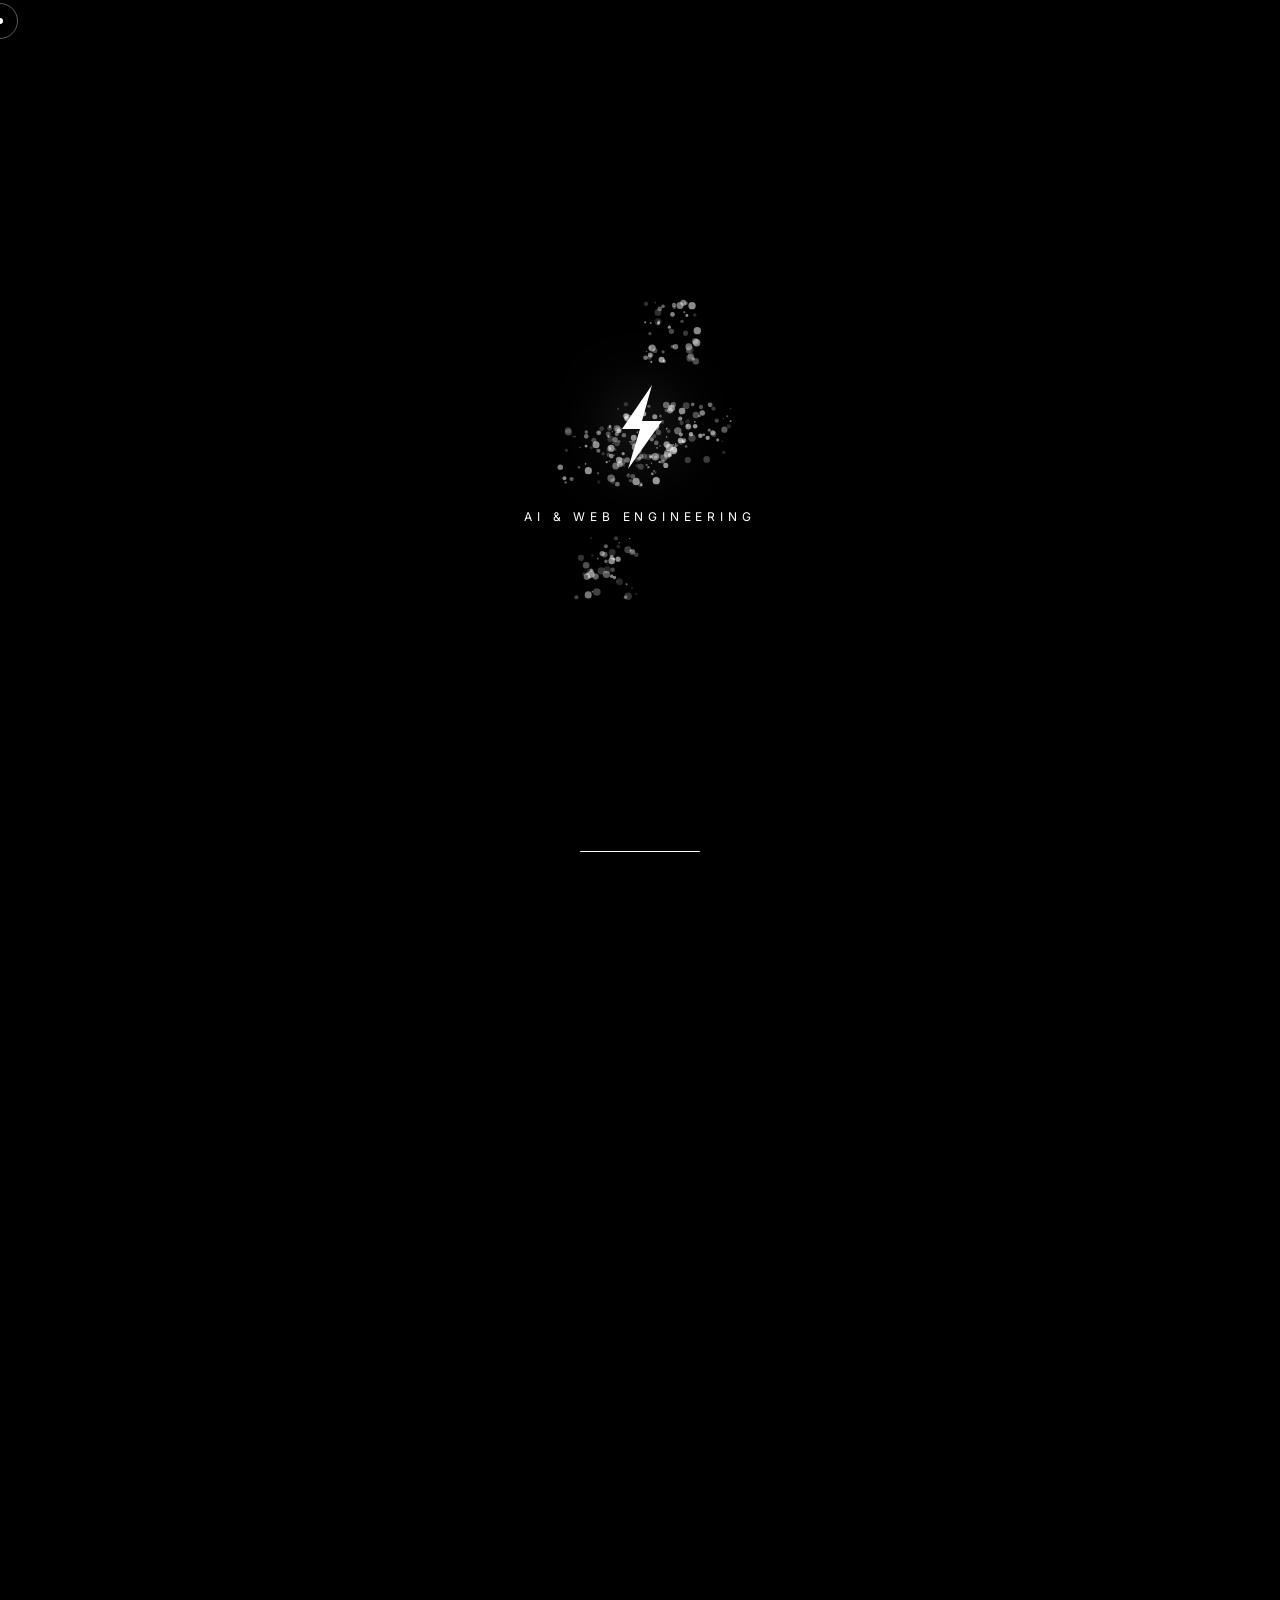
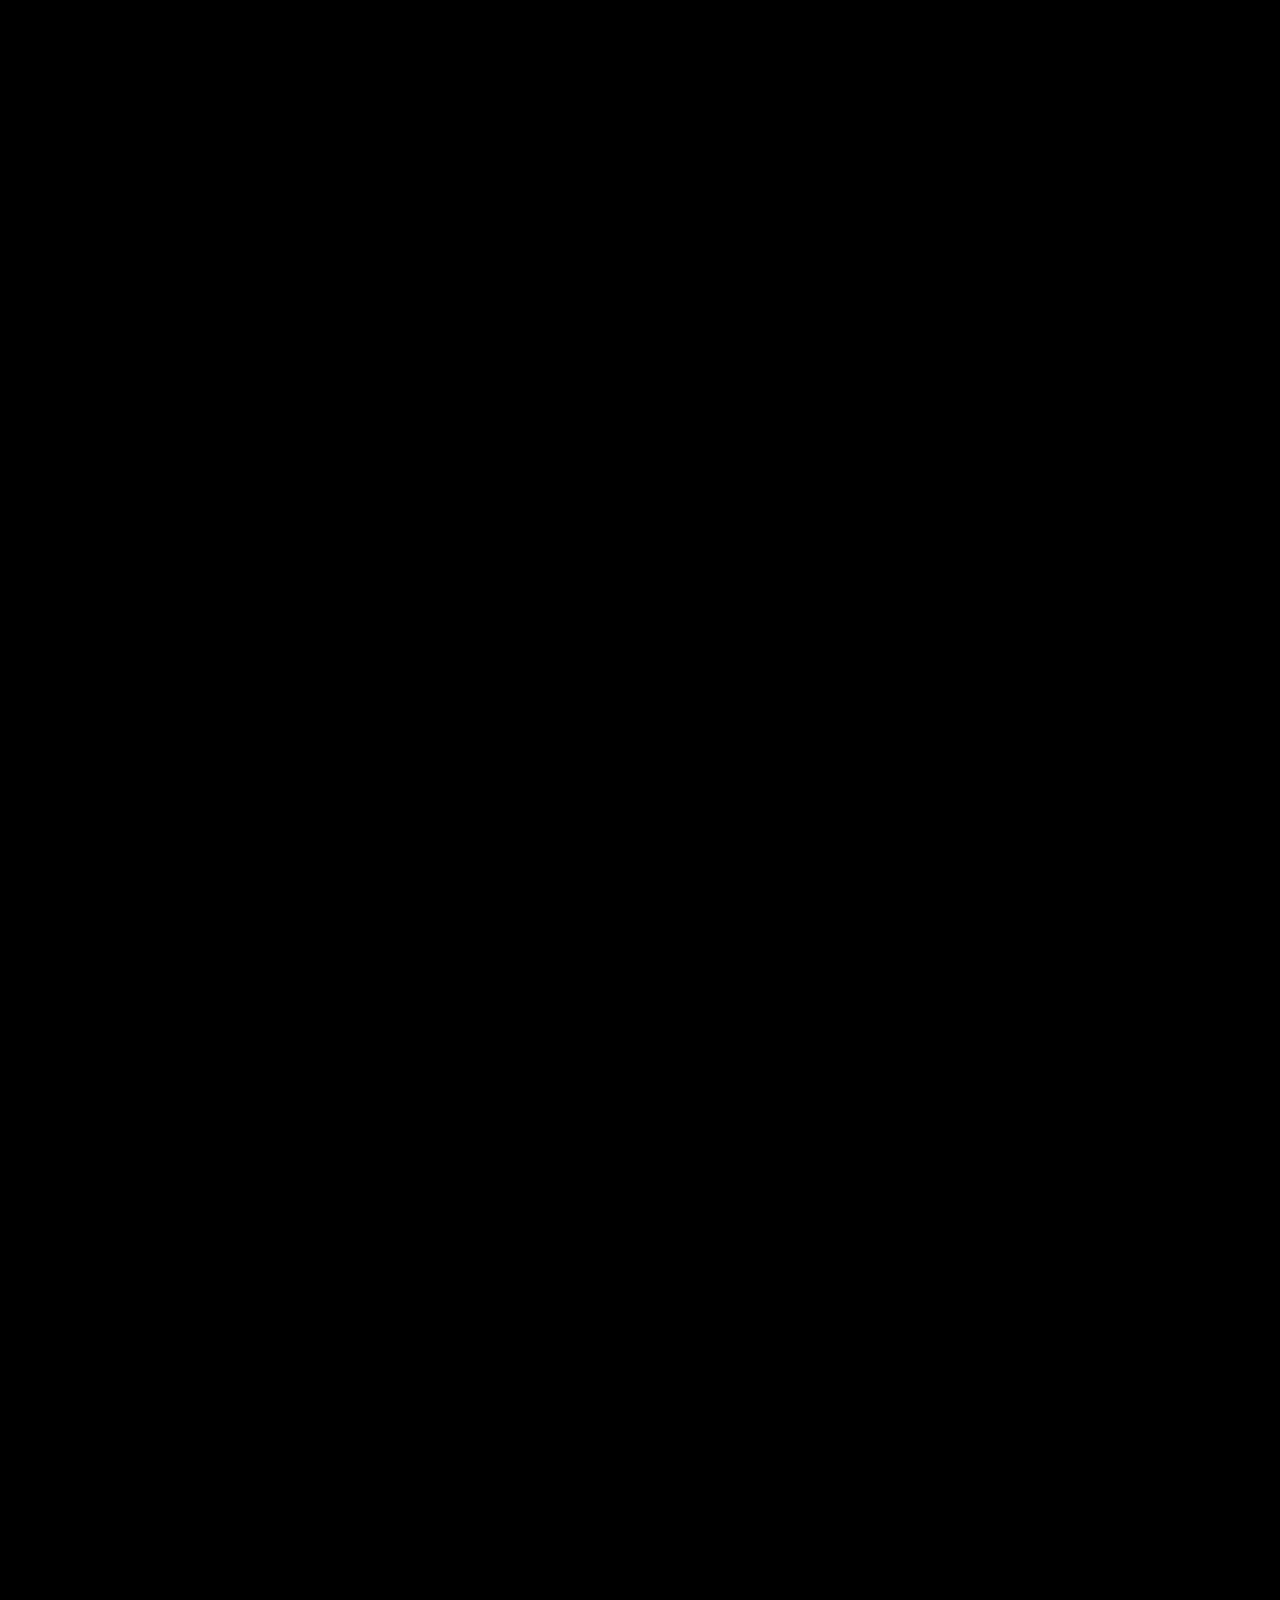
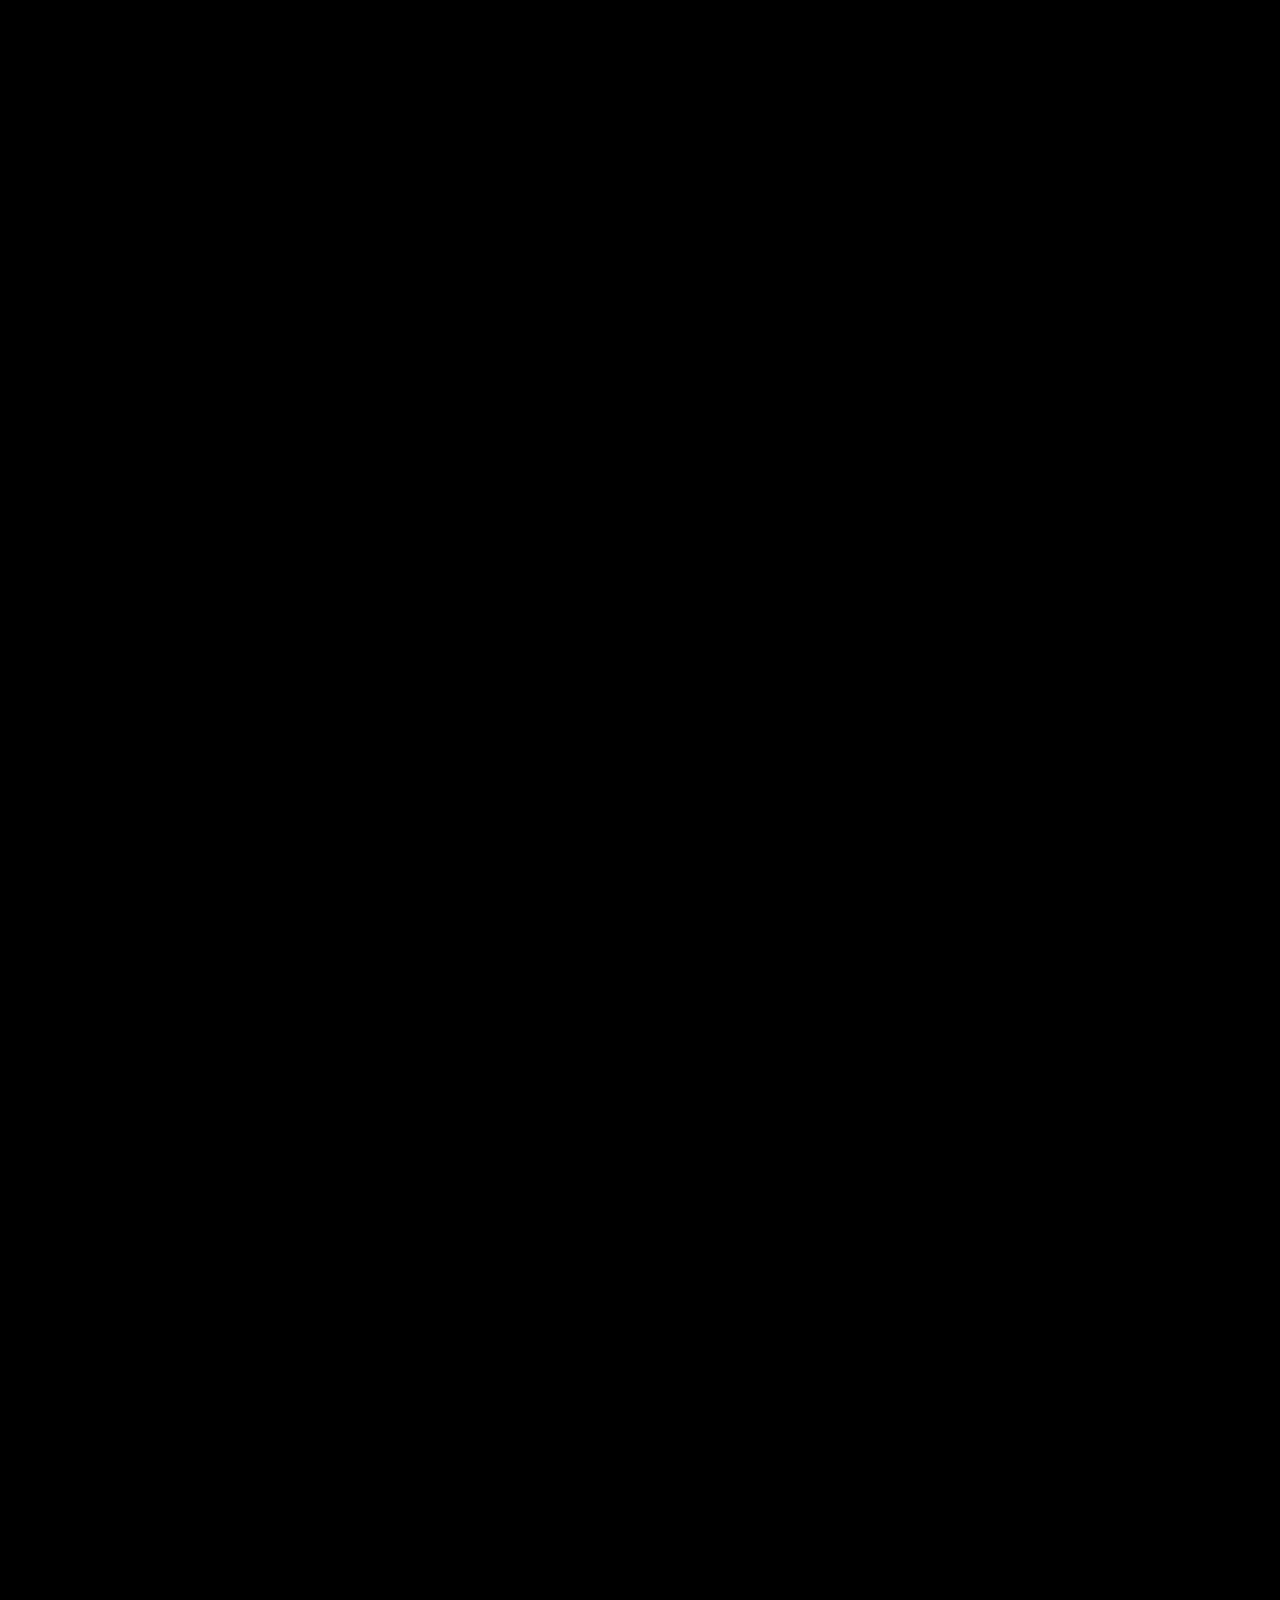
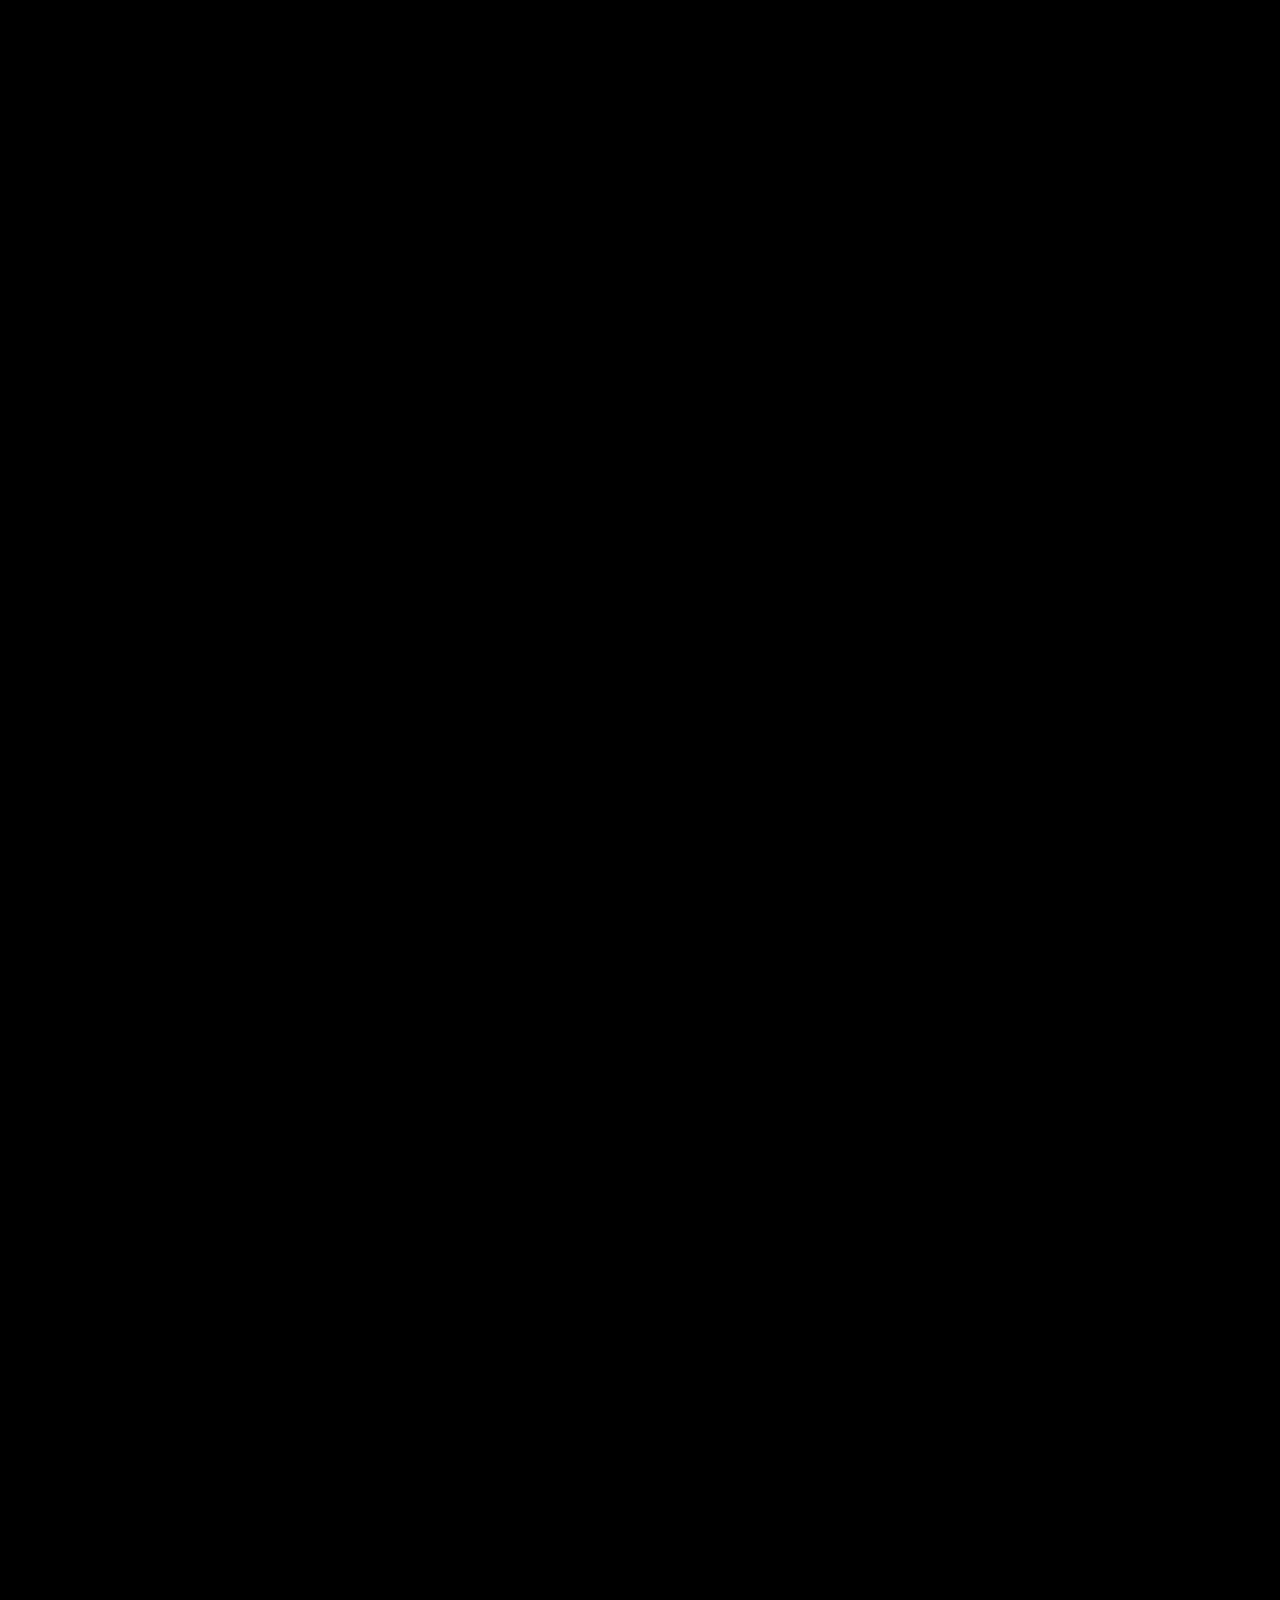
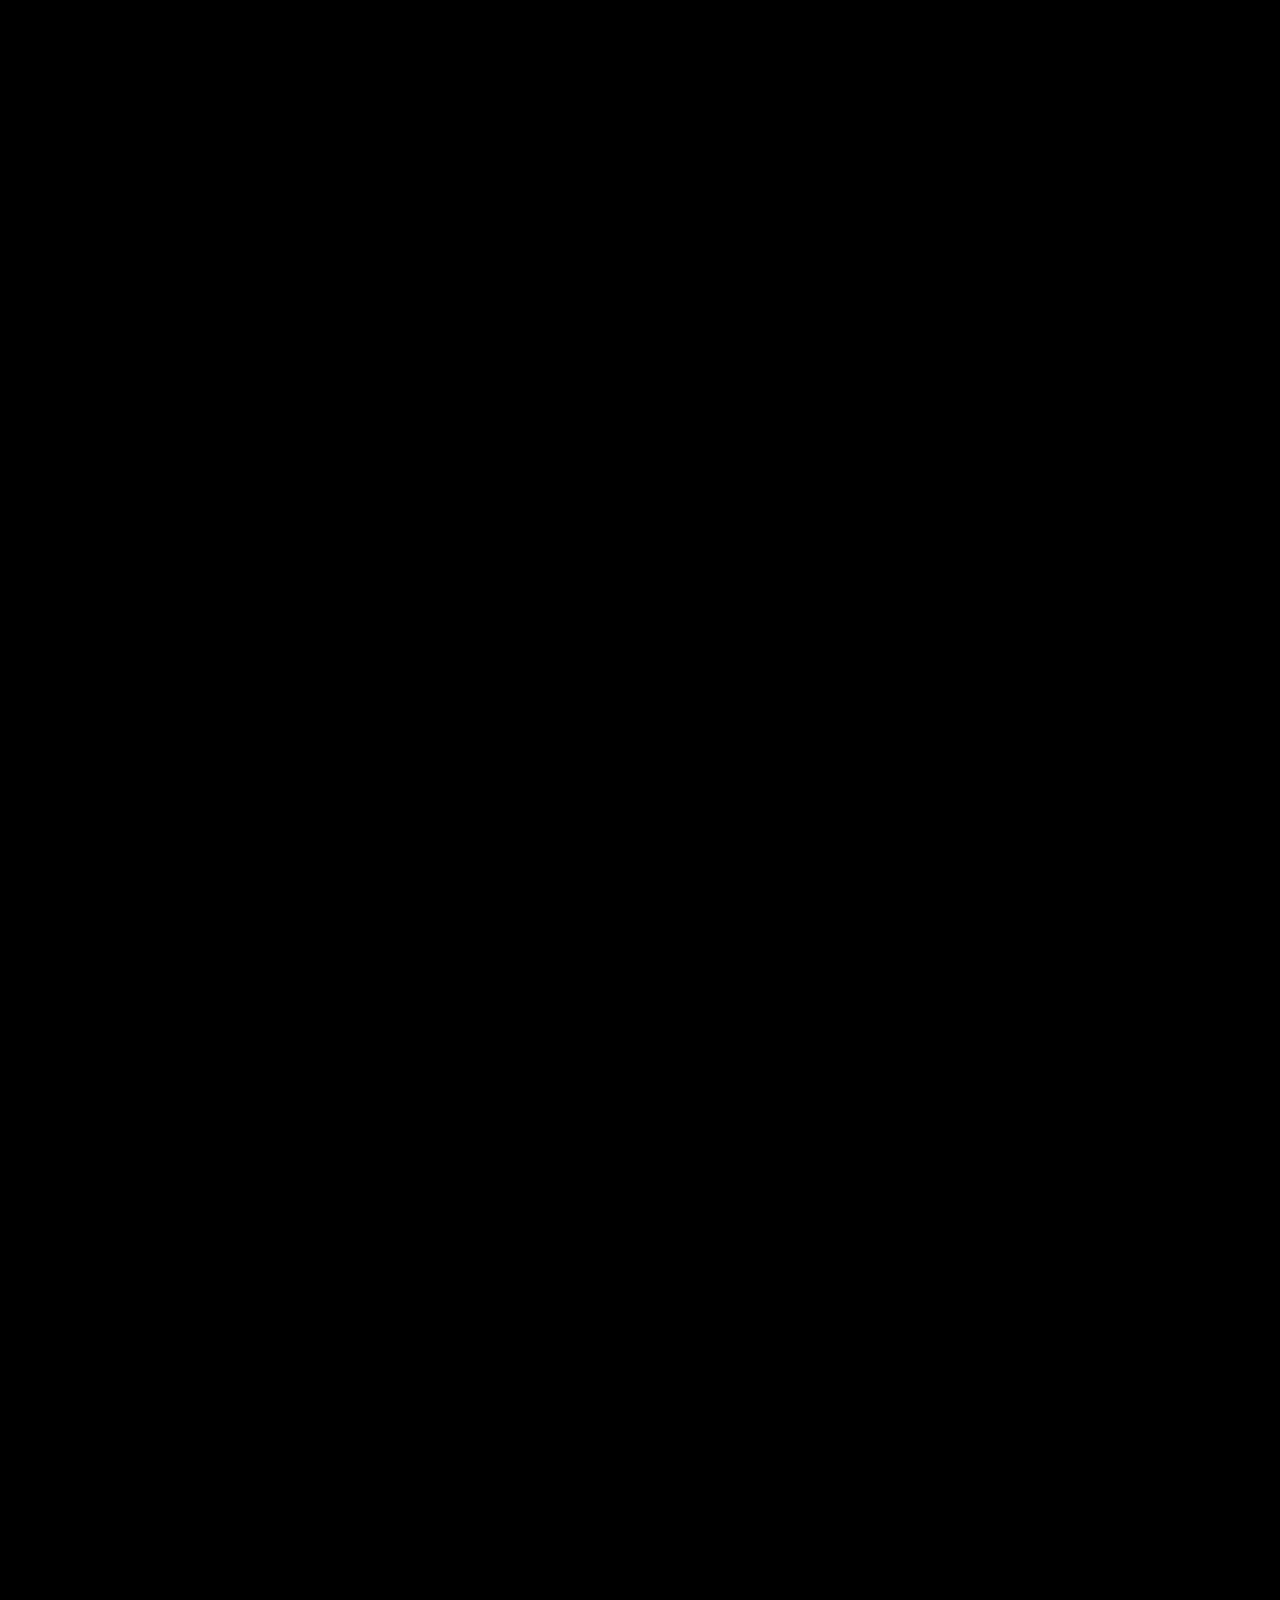
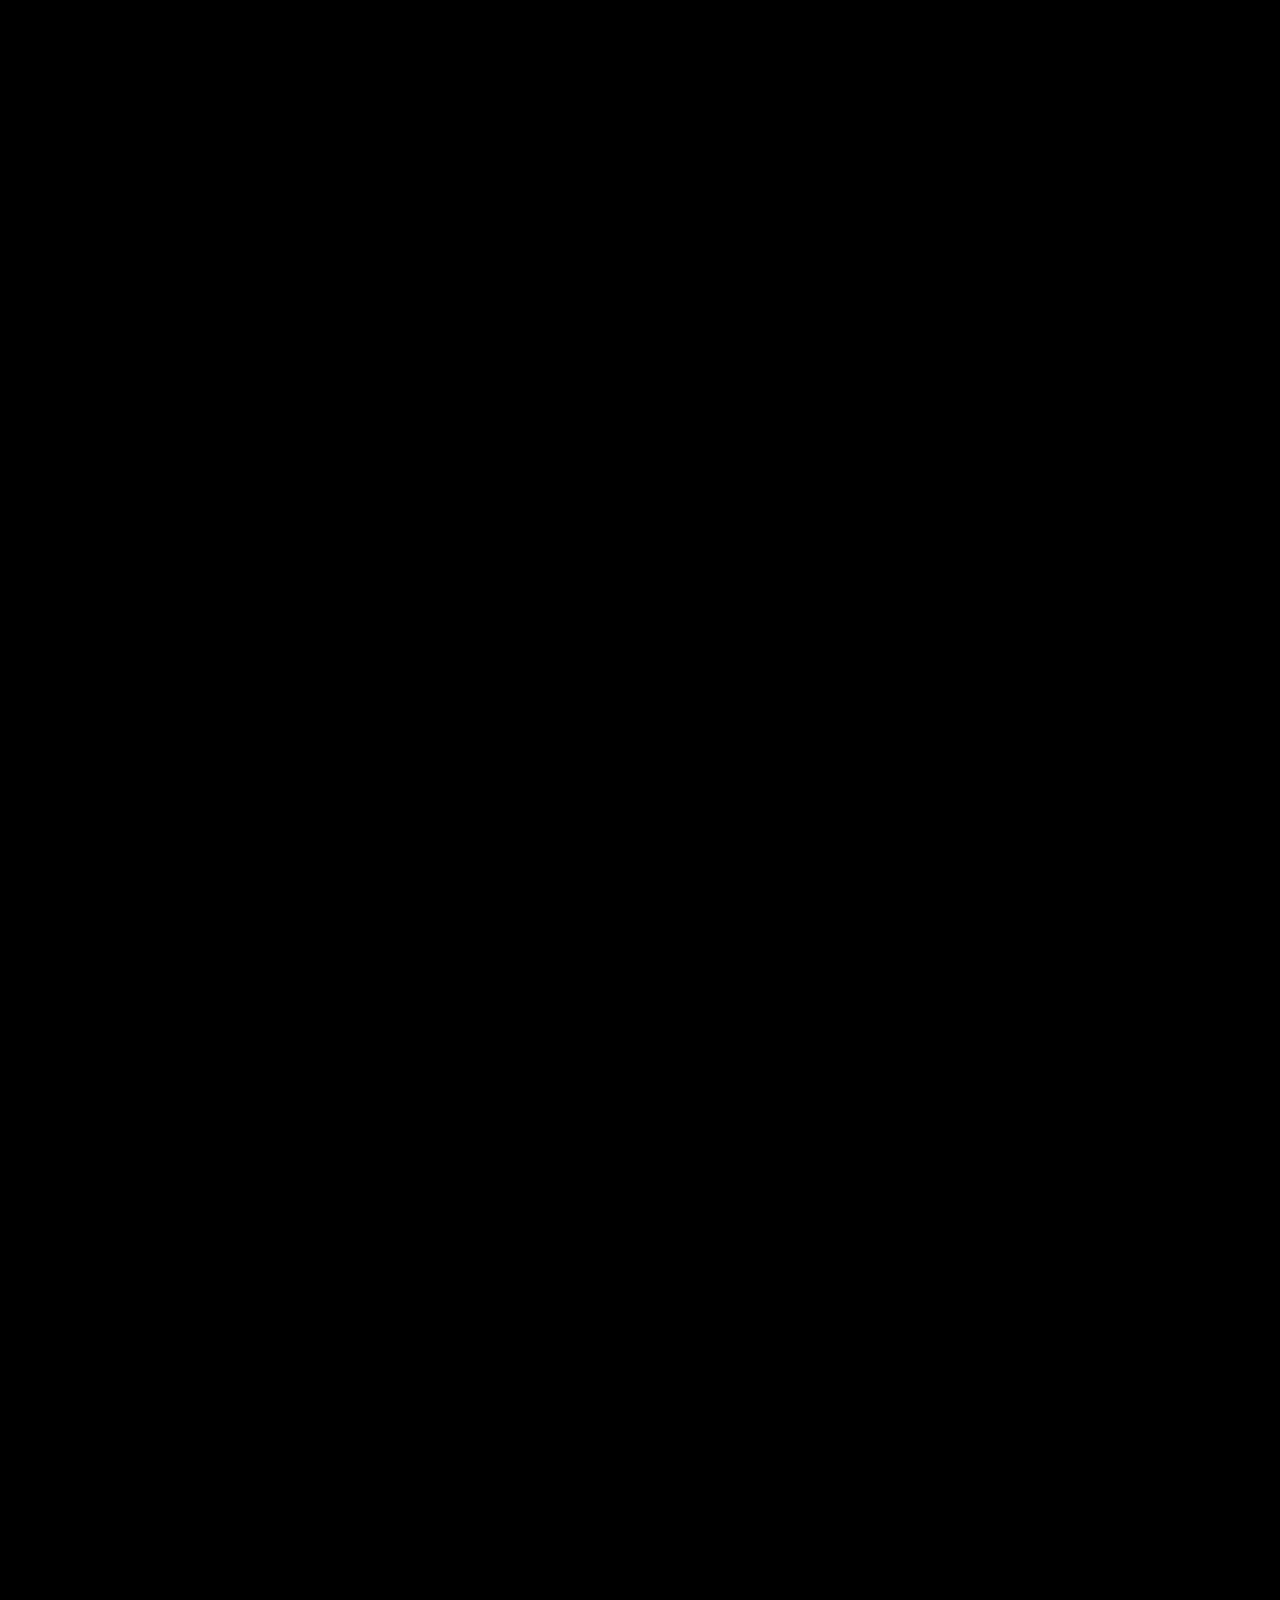
==== commit fa4d80f7: "Update print statement from 'Hello' to 'Goodbye'" ====
--- a/index.html
+++ b/index.html
@@ -1,4 +1,53 @@
 
+Claude finished the response
+1784015753322_image.png
+
+<!DOCTYPE html> <html lang="en"> <head> <meta charset="UTF-8"> <meta name="viewport" content="width=device-width, initial-scale=1.0"> <title>Solvoriz — AI & Web Engineering</title> <link href="https://fonts.googleapis.com/css2?family=Inter:wght@300;400;500;600;700;800;900&family=DM+Sans:wght@300;40
+
+pasted
+
+Founder Section
+Meet the Founder
+Aryan Jindal
+Founder, Solvoriz
+Technology has never interested me because it is "cool."
+It interests me because it solves problems.
+While many agencies focus on building websites, I became obsessed with understanding how businesses actually operate—how leads are generated, how customers are managed, and where businesses lose valuable time every single day.
+That obsession became Solvoriz.
+Today, we build intelligent systems that combine premium web engineering, AI automation, CRM infrastructure and workflow automation into one seamless business operating system.
+Every solution is designed with one objective:
+Generate measurable business growth. now add this below add navigation to it meet the layout this is my image make it properly my face should be visible rathe than background above my head like place it properly make it primium
+
+Show more
+
+Devised efficient file editing strategy using targeted replacements
+Devised efficient file editing strategy using targeted replacements
+Added a "Founder" nav link and a new Meet the Founder section that matches the site's monochrome, premium aesthetic — split card with your photo on the left and the story on the right, a quote pull, and a clean signature line.
+
+For the photo, I set object-fit: cover with object-position: 50% 30% so it crops in tighter and centers on your face instead of the ceiling above your head, applied a subtle grayscale/contrast treatment to keep it on-brand with the site's black-and-white palette (it shifts to fuller color on hover for a nice touch), and added a soft bottom gradient so it blends into the card.
+
+
+Presented 2 files
+Presented 2 files
+Keep founder.jpg in the same folder as solvoriz.html when you host it, since the image is referenced by relative path. If you want the crop framed differently (tighter on the face, more shoulders, etc.), just let me know and I'll adjust the object-position value.
+
+
+Solvoriz
+Code · HTML 
+
+Founder
+Image · JPG 
+
+Want to be notified when Claude responds?
+
+
+
+
+
+Claude is AI and can make mistakes. Please double-check responses.
+
+
+Solvoriz · HTML
 <!DOCTYPE html>
 <html lang="en">
 <head>
@@ -24,24 +73,24 @@
   --ghost:    #c4c4c4;
   --pearl:    #e8e8e8;
   --white:    #ffffff;
-
+ 
   --accent:   #ffffff;
   --accent2:  #c8c8c8;
-
+ 
   --font-display: 'Inter', sans-serif;
   --font-body:    'DM Sans', sans-serif;
-
+ 
   --ease-premium: cubic-bezier(0.16, 1, 0.3, 1);
   --ease-smooth:  cubic-bezier(0.4, 0, 0.2, 1);
 }
-
+ 
 /* ============================================================
    RESET & BASE
    ============================================================ */
 *, *::before, *::after { box-sizing: border-box; margin: 0; padding: 0; }
-
+ 
 html { scroll-behavior: smooth; font-size: 16px; }
-
+ 
 body {
   font-family: var(--font-body);
   background: var(--black);
@@ -49,13 +98,13 @@
   overflow-x: hidden;
   cursor: none;
 }
-
+ 
 body.intro-active { overflow: hidden; }
-
+ 
 a { color: inherit; text-decoration: none; }
-
+ 
 img, svg { display: block; }
-
+ 
 /* ============================================================
    CUSTOM CURSOR
    ============================================================ */
@@ -69,7 +118,7 @@
   transform: translate(-50%, -50%);
   transition: transform 0.08s var(--ease-smooth), opacity 0.3s;
 }
-
+ 
 #cursor-ring {
   position: fixed;
   width: 36px; height: 36px;
@@ -80,13 +129,13 @@
   transform: translate(-50%, -50%);
   transition: transform 0.18s var(--ease-smooth), width 0.3s, height 0.3s, border-color 0.3s, background 0.3s;
 }
-
+ 
 #cursor-ring.hover {
   width: 56px; height: 56px;
   background: rgba(255,255,255,0.06);
   border-color: rgba(255,255,255,0.6);
 }
-
+ 
 /* ============================================================
    MOUSE SPOTLIGHT
    ============================================================ */
@@ -100,7 +149,7 @@
   transform: translate(-50%, -50%);
   transition: opacity 0.4s;
 }
-
+ 
 /* ============================================================
    INTRO OVERLAY
    ============================================================ */
@@ -115,21 +164,21 @@
   justify-content: center;
   overflow: hidden;
 }
-
+ 
 #intro-canvas {
   position: absolute;
   inset: 0;
   width: 100%; height: 100%;
 }
-
+ 
 #intro-logo-wrap {
   position: relative;
   z-index: 10;
   opacity: 0;
 }
-
+ 
 #intro-logo-wrap svg { filter: drop-shadow(0 0 32px rgba(255,255,255,0.5)); }
-
+ 
 #intro-tagline {
   position: relative;
   z-index: 10;
@@ -142,7 +191,7 @@
   color: rgba(255,255,255,0);
   transition: color 1s ease;
 }
-
+ 
 #intro-progress {
   position: absolute;
   bottom: 48px;
@@ -154,7 +203,7 @@
   border-radius: 2px;
   overflow: hidden;
 }
-
+ 
 #intro-progress-bar {
   height: 100%;
   background: var(--white);
@@ -162,7 +211,7 @@
   transition: width 0.1s linear;
   border-radius: 2px;
 }
-
+ 
 /* ============================================================
    MAIN SITE (hidden until intro done)
    ============================================================ */
@@ -171,9 +220,9 @@
   transform: scale(1.04);
   transition: opacity 1.2s var(--ease-premium), transform 1.2s var(--ease-premium);
 }
-
+ 
 #site.visible { opacity: 1; transform: scale(1); }
-
+ 
 /* ============================================================
    NOISE TEXTURE OVERLAY
    ============================================================ */
@@ -186,7 +235,7 @@
   background-image: url("data:image/svg+xml,%3Csvg viewBox='0 0 256 256' xmlns='http://www.w3.org/2000/svg'%3E%3Cfilter id='n'%3E%3CfeTurbulence type='fractalNoise' baseFrequency='0.9' numOctaves='4' stitchTiles='stitch'/%3E%3C/filter%3E%3Crect width='100%25' height='100%25' filter='url(%23n)'/%3E%3C/svg%3E");
   background-size: 256px;
 }
-
+ 
 /* ============================================================
    NAV
    ============================================================ */
@@ -201,7 +250,7 @@
   border-bottom: 1px solid rgba(255,255,255,0);
   transition: border-color 0.4s, background 0.4s, padding 0.4s;
 }
-
+ 
 nav.scrolled {
   padding: 16px 60px;
   border-color: rgba(255,255,255,0.06);
@@ -209,15 +258,15 @@
   backdrop-filter: blur(24px);
   -webkit-backdrop-filter: blur(24px);
 }
-
+ 
 .nav-logo {
   display: flex;
   align-items: center;
   gap: 14px;
 }
-
+ 
 .nav-logo-mark svg { width: 32px; height: 32px; }
-
+ 
 .nav-wordmark {
   font-family: var(--font-display);
   font-size: 1.1rem;
@@ -225,14 +274,14 @@
   letter-spacing: -0.01em;
   color: var(--white);
 }
-
+ 
 .nav-links {
   display: flex;
   align-items: center;
   gap: 40px;
   list-style: none;
 }
-
+ 
 .nav-links a {
   font-size: 0.82rem;
   font-weight: 400;
@@ -240,9 +289,9 @@
   letter-spacing: 0.01em;
   transition: color 0.25s;
 }
-
+ 
 .nav-links a:hover { color: var(--white); }
-
+ 
 .nav-cta {
   font-family: var(--font-display);
   font-size: 0.82rem;
@@ -253,12 +302,12 @@
   color: var(--white);
   transition: background 0.3s, border-color 0.3s;
 }
-
+ 
 .nav-cta:hover {
   background: rgba(255,255,255,0.08);
   border-color: rgba(255,255,255,0.4);
 }
-
+ 
 /* ============================================================
    HERO
    ============================================================ */
@@ -270,13 +319,13 @@
   padding: 140px 60px 100px;
   overflow: hidden;
 }
-
+ 
 .hero-bg {
   position: absolute;
   inset: 0;
   z-index: 0;
 }
-
+ 
 .hero-grid {
   position: absolute; inset: 0;
   background-image:
@@ -285,24 +334,24 @@
   background-size: 80px 80px;
   mask-image: radial-gradient(ellipse 80% 80% at 50% 50%, black 40%, transparent 100%);
 }
-
+ 
 .hero-gradient {
   position: absolute; inset: 0;
   background: radial-gradient(ellipse 60% 60% at 70% 50%, rgba(255,255,255,0.04) 0%, transparent 70%);
 }
-
+ 
 #hero-canvas {
   position: absolute;
   top: 0; right: 0;
   width: 55%; height: 100%;
 }
-
+ 
 .hero-content {
   position: relative;
   z-index: 5;
   max-width: 640px;
 }
-
+ 
 .hero-eyebrow {
   display: inline-flex;
   align-items: center;
@@ -314,13 +363,13 @@
   color: var(--silver);
   margin-bottom: 36px;
 }
-
+ 
 .hero-eyebrow::before {
   content: '';
   width: 28px; height: 1px;
   background: var(--silver);
 }
-
+ 
 .hero-headline {
   font-family: var(--font-display);
   font-size: clamp(3rem, 5.5vw, 5rem);
@@ -330,13 +379,13 @@
   color: var(--white);
   margin-bottom: 28px;
 }
-
+ 
 .hero-headline em {
   font-style: normal;
   color: transparent;
   -webkit-text-stroke: 1px rgba(255,255,255,0.4);
 }
-
+ 
 .hero-sub {
   font-size: 1.05rem;
   font-weight: 400;
@@ -345,13 +394,13 @@
   max-width: 480px;
   margin-bottom: 52px;
 }
-
+ 
 .hero-actions {
   display: flex;
   align-items: center;
   gap: 20px;
 }
-
+ 
 .btn-primary {
   display: inline-flex;
   align-items: center;
@@ -369,7 +418,7 @@
   position: relative;
   overflow: hidden;
 }
-
+ 
 .btn-primary::after {
   content: '';
   position: absolute;
@@ -378,12 +427,12 @@
   transition: background 0.3s;
   border-radius: inherit;
 }
-
+ 
 .btn-primary:hover {
   transform: translateY(-2px);
   box-shadow: 0 20px 60px rgba(255,255,255,0.15);
 }
-
+ 
 .btn-secondary {
   display: inline-flex;
   align-items: center;
@@ -397,9 +446,9 @@
   border: none;
   background: none;
 }
-
+ 
 .btn-secondary:hover { color: var(--white); }
-
+ 
 .btn-arrow {
   width: 22px; height: 22px;
   border: 1px solid currentColor;
@@ -409,9 +458,9 @@
   justify-content: center;
   transition: transform 0.3s var(--ease-premium);
 }
-
+ 
 .btn-secondary:hover .btn-arrow { transform: translate(3px, -3px); }
-
+ 
 /* hero phone number badge */
 .hero-contact {
   margin-top: 40px;
@@ -421,10 +470,10 @@
   font-size: 0.8rem;
   color: var(--silver);
 }
-
+ 
 .hero-contact a { color: var(--ghost); transition: color 0.2s; }
 .hero-contact a:hover { color: var(--white); }
-
+ 
 /* ============================================================
    TRUST / STATS
    ============================================================ */
@@ -437,7 +486,7 @@
   grid-template-columns: repeat(4, 1fr);
   gap: 2px;
 }
-
+ 
 .stat-item {
   padding: 48px 40px;
   border-right: 1px solid rgba(255,255,255,0.06);
@@ -445,9 +494,9 @@
   overflow: hidden;
   transition: background 0.4s;
 }
-
+ 
 .stat-item:last-child { border-right: none; }
-
+ 
 .stat-item::before {
   content: '';
   position: absolute;
@@ -455,9 +504,9 @@
   background: rgba(255,255,255,0);
   transition: background 0.4s;
 }
-
+ 
 .stat-item:hover::before { background: rgba(255,255,255,0.02); }
-
+ 
 .stat-num {
   font-family: var(--font-display);
   font-size: clamp(2.8rem, 4vw, 4rem);
@@ -467,7 +516,7 @@
   line-height: 1;
   margin-bottom: 12px;
 }
-
+ 
 .stat-label {
   font-size: 0.8rem;
   font-weight: 400;
@@ -475,7 +524,7 @@
   letter-spacing: 0.05em;
   text-transform: uppercase;
 }
-
+ 
 /* ============================================================
    SECTION SHARED
    ============================================================ */
@@ -484,7 +533,7 @@
   position: relative;
   z-index: 2;
 }
-
+ 
 .section-tag {
   font-size: 0.7rem;
   font-weight: 600;
@@ -496,13 +545,13 @@
   align-items: center;
   gap: 12px;
 }
-
+ 
 .section-tag::before {
   content: '';
   width: 20px; height: 1px;
   background: var(--ash);
 }
-
+ 
 .section-title {
   font-family: var(--font-display);
   font-size: clamp(2.2rem, 4vw, 3.4rem);
@@ -512,14 +561,14 @@
   color: var(--white);
   margin-bottom: 20px;
 }
-
+ 
 .section-sub {
   font-size: 1rem;
   color: var(--mist);
   line-height: 1.7;
   max-width: 520px;
 }
-
+ 
 /* ============================================================
    SERVICES
    ============================================================ */
@@ -530,7 +579,7 @@
   margin-bottom: 72px;
   gap: 40px;
 }
-
+ 
 .services-grid {
   display: grid;
   grid-template-columns: repeat(3, 1fr);
@@ -540,7 +589,7 @@
   border-radius: 24px;
   overflow: hidden;
 }
-
+ 
 .service-card {
   background: var(--ink);
   padding: 44px 40px;
@@ -549,7 +598,7 @@
   cursor: none;
   transition: background 0.4s var(--ease-smooth);
 }
-
+ 
 .service-card::before {
   content: '';
   position: absolute;
@@ -558,10 +607,10 @@
   opacity: 0;
   transition: opacity 0.4s;
 }
-
+ 
 .service-card:hover::before { opacity: 1; }
 .service-card:hover { background: var(--charcoal); }
-
+ 
 .service-icon {
   width: 48px; height: 48px;
   border: 1px solid rgba(255,255,255,0.12);
@@ -572,12 +621,12 @@
   margin-bottom: 28px;
   transition: border-color 0.3s, background 0.3s;
 }
-
+ 
 .service-card:hover .service-icon {
   border-color: rgba(255,255,255,0.3);
   background: rgba(255,255,255,0.05);
 }
-
+ 
 .service-name {
   font-family: var(--font-display);
   font-size: 1.15rem;
@@ -585,13 +634,13 @@
   color: var(--white);
   margin-bottom: 12px;
 }
-
+ 
 .service-desc {
   font-size: 0.87rem;
   color: var(--silver);
   line-height: 1.65;
 }
-
+ 
 .service-link {
   display: inline-flex;
   align-items: center;
@@ -602,14 +651,14 @@
   color: var(--ghost);
   transition: gap 0.3s, color 0.3s;
 }
-
+ 
 .service-card:hover .service-link { gap: 12px; color: var(--white); }
-
+ 
 /* ============================================================
    PROCESS TIMELINE
    ============================================================ */
 #process { background: var(--void); }
-
+ 
 .process-steps {
   display: grid;
   grid-template-columns: repeat(7, 1fr);
@@ -617,7 +666,7 @@
   margin-top: 72px;
   position: relative;
 }
-
+ 
 .process-line {
   position: absolute;
   top: 28px; left: 0; right: 0;
@@ -625,14 +674,14 @@
   background: rgba(255,255,255,0.08);
   z-index: 0;
 }
-
+ 
 .process-line-progress {
   height: 100%;
   background: linear-gradient(90deg, var(--white), rgba(255,255,255,0.1));
   width: 0%;
   transition: width 1.5s var(--ease-premium);
 }
-
+ 
 .process-step {
   position: relative;
   z-index: 1;
@@ -645,9 +694,9 @@
   transform: translateY(20px);
   transition: opacity 0.5s, transform 0.5s;
 }
-
+ 
 .process-step.visible { opacity: 1; transform: translateY(0); }
-
+ 
 .step-dot {
   width: 56px; height: 56px;
   border: 1px solid rgba(255,255,255,0.12);
@@ -666,14 +715,14 @@
   position: relative;
   z-index: 2;
 }
-
+ 
 .process-step.active .step-dot,
 .process-step:hover .step-dot {
   border-color: var(--white);
   background: var(--white);
   color: var(--black);
 }
-
+ 
 .step-name {
   font-family: var(--font-display);
   font-size: 0.88rem;
@@ -681,14 +730,14 @@
   color: var(--white);
   margin-bottom: 8px;
 }
-
+ 
 .step-desc {
   font-size: 0.75rem;
   color: var(--silver);
   line-height: 1.5;
   padding: 0 8px;
 }
-
+ 
 /* ============================================================
    PORTFOLIO
    ============================================================ */
@@ -698,7 +747,7 @@
   gap: 20px;
   margin-top: 72px;
 }
-
+ 
 .portfolio-card {
   position: relative;
   border-radius: 20px;
@@ -710,11 +759,11 @@
   transform-style: preserve-3d;
   will-change: transform;
 }
-
+ 
 .portfolio-card:hover {
   box-shadow: 0 40px 80px rgba(0,0,0,0.6);
 }
-
+ 
 .portfolio-card-inner {
   aspect-ratio: 4/3;
   background: var(--graphite);
@@ -724,11 +773,11 @@
   position: relative;
   overflow: hidden;
 }
-
+ 
 .portfolio-vis {
   position: absolute; inset: 0;
 }
-
+ 
 .portfolio-overlay {
   position: absolute; inset: 0;
   background: linear-gradient(to top, rgba(0,0,0,0.9) 0%, transparent 60%);
@@ -738,13 +787,13 @@
   align-items: flex-end;
   padding: 28px;
 }
-
+ 
 .portfolio-card:hover .portfolio-overlay { opacity: 1; }
-
+ 
 .portfolio-info {
   padding: 24px 28px;
 }
-
+ 
 .portfolio-type {
   font-size: 0.68rem;
   font-weight: 600;
@@ -753,14 +802,14 @@
   color: var(--silver);
   margin-bottom: 8px;
 }
-
+ 
 .portfolio-name {
   font-family: var(--font-display);
   font-size: 1rem;
   font-weight: 700;
   color: var(--white);
 }
-
+ 
 /* ============================================================
    AI FLOW SECTION
    ============================================================ */
@@ -768,7 +817,7 @@
   background: var(--void);
   overflow: hidden;
 }
-
+ 
 .ai-flow-canvas-wrap {
   margin-top: 80px;
   height: 380px;
@@ -778,9 +827,9 @@
   overflow: hidden;
   background: var(--charcoal);
 }
-
+ 
 #ai-flow-canvas { width: 100%; height: 100%; }
-
+ 
 /* ============================================================
    WHY SECTION
    ============================================================ */
@@ -794,7 +843,7 @@
   border: 1px solid rgba(255,255,255,0.06);
   margin-top: 72px;
 }
-
+ 
 .why-item {
   background: var(--ink);
   padding: 52px 48px;
@@ -802,9 +851,9 @@
   overflow: hidden;
   transition: background 0.4s;
 }
-
+ 
 .why-item:hover { background: var(--charcoal); }
-
+ 
 .why-num {
   font-family: var(--font-display);
   font-size: 4rem;
@@ -814,7 +863,7 @@
   margin-bottom: -16px;
   letter-spacing: -0.04em;
 }
-
+ 
 .why-title {
   font-family: var(--font-display);
   font-size: 1.3rem;
@@ -822,25 +871,128 @@
   color: var(--white);
   margin-bottom: 14px;
 }
-
+ 
 .why-body {
   font-size: 0.9rem;
   color: var(--silver);
   line-height: 1.7;
 }
-
+ 
+/* ============================================================
+   FOUNDER
+   ============================================================ */
+#founder { background: var(--void); }
+ 
+.founder-wrap {
+  margin-top: 72px;
+  display: grid;
+  grid-template-columns: 0.85fr 1.15fr;
+  gap: 0;
+  background: rgba(255,255,255,0.05);
+  border: 1px solid rgba(255,255,255,0.08);
+  border-radius: 28px;
+  overflow: hidden;
+}
+ 
+.founder-photo-wrap {
+  position: relative;
+  overflow: hidden;
+  background: var(--charcoal);
+  aspect-ratio: 4/5;
+}
+ 
+.founder-photo {
+  width: 100%;
+  height: 100%;
+  object-fit: cover;
+  object-position: 50% 30%;
+  filter: grayscale(1) contrast(1.08) brightness(0.95);
+  transition: filter 0.5s, transform 0.6s var(--ease-premium);
+}
+ 
+.founder-photo-wrap:hover .founder-photo {
+  filter: grayscale(0.5) contrast(1.1) brightness(1);
+  transform: scale(1.03);
+}
+ 
+.founder-photo-wrap::after {
+  content: '';
+  position: absolute;
+  inset: 0;
+  background: linear-gradient(180deg, rgba(0,0,0,0.05) 0%, transparent 30%, transparent 70%, rgba(0,0,0,0.55) 100%);
+  pointer-events: none;
+}
+ 
+.founder-content {
+  padding: 64px 64px 64px 56px;
+  display: flex;
+  flex-direction: column;
+  justify-content: center;
+  position: relative;
+}
+ 
+.founder-name {
+  font-family: var(--font-display);
+  font-size: 2rem;
+  font-weight: 800;
+  letter-spacing: -0.02em;
+  color: var(--white);
+  margin-bottom: 6px;
+}
+ 
+.founder-role {
+  font-size: 0.78rem;
+  font-weight: 600;
+  letter-spacing: 0.18em;
+  text-transform: uppercase;
+  color: var(--silver);
+  margin-bottom: 32px;
+}
+ 
+.founder-quote {
+  font-family: var(--font-display);
+  font-size: 1.3rem;
+  font-weight: 600;
+  line-height: 1.5;
+  letter-spacing: -0.01em;
+  color: var(--pearl);
+  margin-bottom: 28px;
+  padding-left: 20px;
+  border-left: 2px solid rgba(255,255,255,0.25);
+}
+ 
+.founder-body {
+  font-size: 0.92rem;
+  line-height: 1.85;
+  color: var(--silver);
+  margin-bottom: 16px;
+}
+ 
+.founder-highlight {
+  color: var(--ghost);
+}
+ 
+.founder-signature {
+  margin-top: 24px;
+  font-family: var(--font-display);
+  font-size: 0.85rem;
+  font-weight: 700;
+  color: var(--white);
+  letter-spacing: 0.02em;
+}
+ 
 /* ============================================================
    PRICING
    ============================================================ */
 #pricing { background: var(--void); }
-
+ 
 .pricing-grid {
   display: grid;
   grid-template-columns: repeat(4, 1fr);
   gap: 16px;
   margin-top: 72px;
 }
-
+ 
 .pricing-card {
   border: 1px solid rgba(255,255,255,0.08);
   border-radius: 24px;
@@ -851,19 +1003,19 @@
   transition: transform 0.4s var(--ease-premium), border-color 0.4s;
   cursor: none;
 }
-
+ 
 .pricing-card:hover {
   transform: translateY(-6px);
   border-color: rgba(255,255,255,0.18);
 }
-
+ 
 .pricing-card.featured {
   background: var(--white);
   border-color: transparent;
 }
-
+ 
 .pricing-card.featured * { color: var(--black) !important; }
-
+ 
 .pricing-badge {
   position: absolute;
   top: -1px; right: 28px;
@@ -876,7 +1028,7 @@
   padding: 6px 14px;
   border-radius: 0 0 10px 10px;
 }
-
+ 
 .pricing-plan {
   font-size: 0.72rem;
   font-weight: 600;
@@ -885,7 +1037,7 @@
   color: var(--silver);
   margin-bottom: 20px;
 }
-
+ 
 .pricing-price {
   font-family: var(--font-display);
   font-size: 2.6rem;
@@ -895,24 +1047,24 @@
   line-height: 1;
   margin-bottom: 6px;
 }
-
+ 
 .pricing-price small {
   font-size: 1rem;
   font-weight: 500;
   opacity: 0.6;
 }
-
+ 
 .pricing-cycle {
   font-size: 0.78rem;
   color: var(--silver);
   margin-bottom: 36px;
 }
-
+ 
 .pricing-features {
   list-style: none;
   margin-bottom: 40px;
 }
-
+ 
 .pricing-features li {
   display: flex;
   align-items: flex-start;
@@ -922,9 +1074,9 @@
   padding: 10px 0;
   border-bottom: 1px solid rgba(255,255,255,0.05);
 }
-
+ 
 .pricing-features li:last-child { border-bottom: none; }
-
+ 
 .pricing-check {
   width: 16px; height: 16px;
   border: 1px solid rgba(255,255,255,0.2);
@@ -935,9 +1087,9 @@
   flex-shrink: 0;
   margin-top: 2px;
 }
-
+ 
 .pricing-card.featured .pricing-check { border-color: rgba(0,0,0,0.2); }
-
+ 
 .pricing-btn {
   display: block;
   text-align: center;
@@ -950,20 +1102,20 @@
   color: var(--white);
   transition: background 0.3s, border-color 0.3s;
 }
-
+ 
 .pricing-btn:hover {
   background: rgba(255,255,255,0.08);
   border-color: rgba(255,255,255,0.3);
 }
-
+ 
 .pricing-card.featured .pricing-btn {
   background: var(--black);
   color: var(--white);
   border-color: transparent;
 }
-
+ 
 .pricing-card.featured .pricing-btn:hover { background: var(--graphite); }
-
+ 
 /* ============================================================
    FAQ
    ============================================================ */
@@ -971,12 +1123,12 @@
   margin-top: 72px;
   max-width: 760px;
 }
-
+ 
 .faq-item {
   border-bottom: 1px solid rgba(255,255,255,0.07);
   cursor: none;
 }
-
+ 
 .faq-q {
   display: flex;
   justify-content: space-between;
@@ -989,9 +1141,9 @@
   transition: color 0.25s;
   gap: 20px;
 }
-
+ 
 .faq-item:hover .faq-q { color: var(--pearl); }
-
+ 
 .faq-icon {
   width: 28px; height: 28px;
   border: 1px solid rgba(255,255,255,0.15);
@@ -1003,12 +1155,12 @@
   transition: transform 0.3s var(--ease-smooth), background 0.3s;
   font-size: 0.8rem;
 }
-
+ 
 .faq-item.open .faq-icon {
   transform: rotate(45deg);
   background: rgba(255,255,255,0.08);
 }
-
+ 
 .faq-a {
   max-height: 0;
   overflow: hidden;
@@ -1017,9 +1169,9 @@
   line-height: 1.7;
   transition: max-height 0.5s var(--ease-premium), padding 0.3s;
 }
-
+ 
 .faq-item.open .faq-a { max-height: 200px; padding-bottom: 28px; }
-
+ 
 /* ============================================================
    FINAL CTA
    ============================================================ */
@@ -1029,15 +1181,15 @@
   position: relative;
   overflow: hidden;
 }
-
+ 
 .cta-bg {
   position: absolute; inset: 0;
   background: radial-gradient(ellipse 80% 60% at 50% 50%, rgba(255,255,255,0.04) 0%, transparent 70%);
   transition: opacity 0.5s;
 }
-
+ 
 #final-cta:hover .cta-bg { opacity: 1.5; }
-
+ 
 .cta-title {
   font-family: var(--font-display);
   font-size: clamp(2.4rem, 5vw, 4.2rem);
@@ -1049,14 +1201,14 @@
   margin: 0 auto 20px;
   position: relative;
 }
-
+ 
 .cta-sub {
   font-size: 1rem;
   color: var(--mist);
   margin-bottom: 56px;
   position: relative;
 }
-
+ 
 .btn-mega {
   display: inline-flex;
   align-items: center;
@@ -1073,21 +1225,21 @@
   overflow: hidden;
   transition: transform 0.4s var(--ease-premium), box-shadow 0.4s;
 }
-
+ 
 .btn-mega:hover {
   transform: translateY(-3px) scale(1.02);
   box-shadow: 0 30px 80px rgba(255,255,255,0.2);
 }
-
+ 
 .cta-contact {
   margin-top: 32px;
   font-size: 0.85rem;
   color: var(--silver);
 }
-
+ 
 .cta-contact a { color: var(--ghost); transition: color 0.2s; }
 .cta-contact a:hover { color: var(--white); }
-
+ 
 /* ============================================================
    FOOTER
    ============================================================ */
@@ -1098,32 +1250,32 @@
   align-items: center;
   justify-content: space-between;
 }
-
+ 
 .footer-logo {
   display: flex;
   align-items: center;
   gap: 12px;
 }
-
+ 
 .footer-copy {
   font-size: 0.78rem;
   color: var(--ash);
 }
-
+ 
 .footer-links {
   display: flex;
   gap: 32px;
   list-style: none;
 }
-
+ 
 .footer-links a {
   font-size: 0.78rem;
   color: var(--ash);
   transition: color 0.25s;
 }
-
+ 
 .footer-links a:hover { color: var(--white); }
-
+ 
 /* ============================================================
    SCROLL REVEAL
    ============================================================ */
@@ -1132,22 +1284,22 @@
   transform: translateY(32px);
   transition: opacity 0.8s var(--ease-premium), transform 0.8s var(--ease-premium);
 }
-
+ 
 .reveal.visible { opacity: 1; transform: translateY(0); }
-
+ 
 .reveal-delay-1 { transition-delay: 0.1s; }
 .reveal-delay-2 { transition-delay: 0.2s; }
 .reveal-delay-3 { transition-delay: 0.3s; }
 .reveal-delay-4 { transition-delay: 0.4s; }
 .reveal-delay-5 { transition-delay: 0.5s; }
-
+ 
 /* ============================================================
    GRADIENT BORDER UTILITY
    ============================================================ */
 .grad-border {
   position: relative;
 }
-
+ 
 .grad-border::before {
   content: '';
   position: absolute;
@@ -1156,7 +1308,7 @@
   background: linear-gradient(135deg, rgba(255,255,255,0.2), rgba(255,255,255,0.04), rgba(255,255,255,0.12));
   z-index: -1;
 }
-
+ 
 /* ============================================================
    MOBILE
    ============================================================ */
@@ -1164,52 +1316,56 @@
   nav { padding: 20px 24px; }
   nav.scrolled { padding: 14px 24px; }
   .nav-links { display: none; }
-
+ 
   #hero { padding: 120px 24px 80px; }
   #hero-canvas { display: none; }
-
+ 
   #stats {
     grid-template-columns: repeat(2, 1fr);
     padding: 60px 24px;
   }
   .stat-item { border-right: none; border-bottom: 1px solid rgba(255,255,255,0.06); }
-
+ 
   .section { padding: 80px 24px; }
-
+ 
   .services-grid { grid-template-columns: 1fr; }
   .services-header { flex-direction: column; align-items: flex-start; }
-
+ 
   .process-steps { grid-template-columns: repeat(4, 1fr); }
-
+ 
   .portfolio-grid { grid-template-columns: 1fr; }
   .why-grid { grid-template-columns: 1fr; }
   .pricing-grid { grid-template-columns: 1fr; }
-
+ 
+  .founder-wrap { grid-template-columns: 1fr; }
+  .founder-photo-wrap { aspect-ratio: 1/1; }
+  .founder-content { padding: 44px 28px; }
+ 
   footer { flex-direction: column; gap: 24px; text-align: center; }
   .footer-links { flex-wrap: wrap; justify-content: center; }
-
+ 
   #final-cta { padding: 100px 24px; }
 }
 </style>
 </head>
 <body class="intro-active">
-
+ 
 <!-- ============================================================
      CURSOR
      ============================================================ -->
 <div id="cursor-dot"></div>
 <div id="cursor-ring"></div>
-
+ 
 <!-- ============================================================
      NOISE TEXTURE
      ============================================================ -->
 <div id="noise"></div>
-
+ 
 <!-- ============================================================
      MOUSE SPOTLIGHT
      ============================================================ -->
 <div id="spotlight"></div>
-
+ 
 <!-- ============================================================
      INTRO EXPERIENCE
      ============================================================ -->
@@ -1224,12 +1380,12 @@
   <div id="intro-tagline">AI &amp; Web Engineering</div>
   <div id="intro-progress"><div id="intro-progress-bar"></div></div>
 </div>
-
+ 
 <!-- ============================================================
      SITE
      ============================================================ -->
 <div id="site">
-
+ 
   <!-- NAV -->
   <nav id="nav">
     <div class="nav-logo">
@@ -1244,12 +1400,13 @@
       <li><a href="#services">Services</a></li>
       <li><a href="#process">Process</a></li>
       <li><a href="#portfolio">Work</a></li>
+      <li><a href="#founder">Founder</a></li>
       <li><a href="#pricing">Pricing</a></li>
       <li><a href="#faq">FAQ</a></li>
     </ul>
     <a href="tel:+919520626830" class="nav-cta">+91 95206 26830</a>
   </nav>
-
+ 
   <!-- HERO -->
   <section id="hero">
     <div class="hero-bg">
@@ -1283,7 +1440,7 @@
       </div>
     </div>
   </section>
-
+ 
   <!-- STATS -->
   <section id="stats">
     <div class="stat-item reveal">
@@ -1303,7 +1460,7 @@
       <div class="stat-label">Businesses Served</div>
     </div>
   </section>
-
+ 
   <!-- SERVICES -->
   <section id="services" class="section">
     <div class="services-header">
@@ -1370,7 +1527,7 @@
       </div>
     </div>
   </section>
-
+ 
   <!-- PROCESS -->
   <section id="process" class="section">
     <div class="section-tag reveal">How We Work</div>
@@ -1414,7 +1571,7 @@
       </div>
     </div>
   </section>
-
+ 
   <!-- PORTFOLIO -->
   <section id="portfolio" class="section">
     <div class="section-tag reveal">Selected Work</div>
@@ -1458,7 +1615,7 @@
       </div>
     </div>
   </section>
-
+ 
   <!-- AI FLOW -->
   <section id="ai-flow" class="section">
     <div class="section-tag reveal">AI in Action</div>
@@ -1467,7 +1624,7 @@
       <canvas id="ai-flow-canvas"></canvas>
     </div>
   </section>
-
+ 
   <!-- WHY SOLVORIZ -->
   <section id="why" class="section">
     <div class="section-tag reveal">Why Us</div>
@@ -1495,7 +1652,27 @@
       </div>
     </div>
   </section>
-
+ 
+  <!-- FOUNDER -->
+  <section id="founder" class="section">
+    <div class="section-tag reveal">Leadership</div>
+    <h2 class="section-title reveal reveal-delay-1">Meet the Founder</h2>
+    <div class="founder-wrap reveal reveal-delay-2">
+      <div class="founder-photo-wrap">
+        <img src="founder.jpg" alt="Aryan Jindal, Founder of Solvoriz" class="founder-photo">
+      </div>
+      <div class="founder-content">
+        <div class="founder-name">Aryan Jindal</div>
+        <div class="founder-role">Founder, Solvoriz</div>
+        <p class="founder-quote">Technology has never interested me because it is "cool." It interests me because it solves problems.</p>
+        <p class="founder-body">While many agencies focus on building websites, I became obsessed with understanding how businesses actually operate — how leads are generated, how customers are managed, and where businesses lose valuable time every single day.</p>
+        <p class="founder-body"><span class="founder-highlight">That obsession became Solvoriz.</span></p>
+        <p class="founder-body">Today, we build intelligent systems that combine premium web engineering, AI automation, CRM infrastructure and workflow automation into one seamless business operating system.</p>
+        <div class="founder-signature">Every solution is designed with one objective: Generate measurable business growth.</div>
+      </div>
+    </div>
+  </section>
+ 
   <!-- PRICING -->
   <section id="pricing" class="section">
     <div class="section-tag reveal">Investment</div>
@@ -1564,7 +1741,7 @@
       </div>
     </div>
   </section>
-
+ 
   <!-- FAQ -->
   <section id="faq" class="section">
     <div class="section-tag reveal">FAQ</div>
@@ -1596,7 +1773,7 @@
       </div>
     </div>
   </section>
-
+ 
   <!-- FINAL CTA -->
   <section id="final-cta">
     <div class="cta-bg"></div>
@@ -1608,7 +1785,7 @@
     </a>
     <div class="cta-contact reveal reveal-delay-3">or call directly: <a href="tel:+919520626830">+91 95206 26830</a></div>
   </section>
-
+ 
   <!-- FOOTER -->
   <footer>
     <div class="footer-logo">
@@ -1625,9 +1802,9 @@
       <li><a href="#faq">FAQ</a></li>
     </ul>
   </footer>
-
+ 
 </div><!-- /#site -->
-
+ 
 <script>
 /* ============================================================
    INTRO EXPERIENCE
@@ -1640,17 +1817,17 @@
   const progressBar = document.getElementById('intro-progress-bar');
   const intro = document.getElementById('intro');
   const site = document.getElementById('site');
-
+ 
   let W, H, particles = [], frame = 0, introPhase = 0;
   const PARTICLE_COUNT = 300;
-
+ 
   function resize() {
     W = canvas.width = window.innerWidth;
     H = canvas.height = window.innerHeight;
   }
   resize();
   window.addEventListener('resize', resize);
-
+ 
   // Logo target points (lightning bolt shape, centered)
   function getBoltPoints(cx, cy, scale) {
     return [
@@ -1662,7 +1839,7 @@
       [cx + (2)*scale, cy - (6)*scale],
     ];
   }
-
+ 
   function createParticle(i) {
     const pts = getBoltPoints(W/2, H/2, 2.8);
     const target = pts[i % pts.length];
@@ -1678,38 +1855,38 @@
       color: `hsl(0,0%,${80 + Math.random()*20}%)`
     };
   }
-
+ 
   for (let i = 0; i < PARTICLE_COUNT; i++) {
     particles.push(createParticle(i));
   }
-
+ 
   let startTime = Date.now();
   const INTRO_DURATION = 3200; // ms
-
+ 
   function lerp(a, b, t) { return a + (b - a) * t; }
-
+ 
   function easeOutExpo(t) { return t === 1 ? 1 : 1 - Math.pow(2, -10 * t); }
-
+ 
   function drawIntro() {
     const elapsed = Date.now() - startTime;
     const progress = Math.min(elapsed / INTRO_DURATION, 1);
-
+ 
     progressBar.style.width = (progress * 100) + '%';
-
+ 
     ctx.clearRect(0, 0, W, H);
-
+ 
     // Phase 1: particles gather (0→0.6)
     // Phase 2: logo breathes + pulse (0.6→1)
-
+ 
     if (progress < 0.7) {
       const gatherP = easeOutExpo(progress / 0.7);
       particles.forEach(p => {
         p.trail.push({ x: p.x, y: p.y });
         if (p.trail.length > 6) p.trail.shift();
-
+ 
         p.x = lerp(p.x, p.tx, p.speed * (1 + gatherP * 2));
         p.y = lerp(p.y, p.ty, p.speed * (1 + gatherP * 2));
-
+ 
         // Draw trail
         for (let t = 0; t < p.trail.length - 1; t++) {
           const ta = p.trail[t], tb = p.trail[t+1];
@@ -1721,19 +1898,19 @@
           ctx.lineTo(tb.x, tb.y);
           ctx.stroke();
         }
-
+ 
         ctx.beginPath();
         ctx.arc(p.x, p.y, p.size, 0, Math.PI * 2);
         ctx.fillStyle = `rgba(255,255,255,${p.opacity * gatherP})`;
         ctx.fill();
       });
-
+ 
       if (gatherP > 0.5) {
         logoWrap.style.opacity = ((gatherP - 0.5) / 0.5).toFixed(3);
       }
     } else {
       const postP = (progress - 0.7) / 0.3;
-
+ 
       // All particles locked to bolt, glowing
       particles.forEach(p => {
         const glow = 0.5 + Math.sin(frame * 0.08 + p.size) * 0.2;
@@ -1742,10 +1919,10 @@
         ctx.fillStyle = `rgba(255,255,255,${p.opacity * 0.6})`;
         ctx.fill();
       });
-
+ 
       logoWrap.style.opacity = '1';
       tagline.style.color = `rgba(255,255,255,${Math.min(postP * 2, 1)})`;
-
+ 
       // Pulse rings
       const rings = Math.floor(postP * 4);
       for (let r = 0; r < rings; r++) {
@@ -1760,9 +1937,9 @@
         ctx.stroke();
       }
     }
-
+ 
     frame++;
-
+ 
     if (progress < 1) {
       requestAnimationFrame(drawIntro);
     } else {
@@ -1779,10 +1956,10 @@
       }, 400);
     }
   }
-
+ 
   requestAnimationFrame(drawIntro);
 })();
-
+ 
 /* ============================================================
    SITE INITIALISATION (runs after intro)
    ============================================================ */
@@ -1800,7 +1977,7 @@
   initServiceCards();
   initMagneticButtons();
 }
-
+ 
 /* ============================================================
    CURSOR
    ============================================================ */
@@ -1808,13 +1985,13 @@
   const dot = document.getElementById('cursor-dot');
   const ring = document.getElementById('cursor-ring');
   let mx = 0, my = 0, rx = 0, ry = 0;
-
+ 
   document.addEventListener('mousemove', e => {
     mx = e.clientX; my = e.clientY;
     dot.style.left = mx + 'px';
     dot.style.top = my + 'px';
   });
-
+ 
   function animRing() {
     rx += (mx - rx) * 0.14;
     ry += (my - ry) * 0.14;
@@ -1823,13 +2000,13 @@
     requestAnimationFrame(animRing);
   }
   animRing();
-
+ 
   document.querySelectorAll('a, button, .service-card, .portfolio-card, .faq-item, .pricing-card').forEach(el => {
     el.addEventListener('mouseenter', () => ring.classList.add('hover'));
     el.addEventListener('mouseleave', () => ring.classList.remove('hover'));
   });
 }
-
+ 
 /* ============================================================
    SPOTLIGHT
    ============================================================ */
@@ -1840,7 +2017,7 @@
     sp.style.top = e.clientY + 'px';
   });
 }
-
+ 
 /* ============================================================
    NAV SCROLL
    ============================================================ */
@@ -1850,7 +2027,7 @@
     nav.classList.toggle('scrolled', window.scrollY > 40);
   });
 }
-
+ 
 /* ============================================================
    HERO CANVAS — Floating particle network
    ============================================================ */
@@ -1859,7 +2036,7 @@
   if (!canvas) return;
   const ctx = canvas.getContext('2d');
   let W, H;
-
+ 
   function resize() {
     const rect = canvas.parentElement.getBoundingClientRect();
     W = canvas.width = rect.width;
@@ -1867,7 +2044,7 @@
   }
   resize();
   window.addEventListener('resize', resize);
-
+ 
   const NODES = 60;
   const nodes = Array.from({length: NODES}, () => ({
     x: Math.random(), y: Math.random(),
@@ -1876,30 +2053,30 @@
     r: Math.random()*2+1,
     pulse: Math.random()*Math.PI*2
   }));
-
+ 
   let mx = 0.7, my = 0.5;
   document.addEventListener('mousemove', e => {
     const rect = canvas.getBoundingClientRect();
     mx = (e.clientX - rect.left) / W;
     my = (e.clientY - rect.top) / H;
   });
-
+ 
   function draw() {
     ctx.clearRect(0,0,W,H);
     const t = Date.now() * 0.001;
-
+ 
     nodes.forEach(n => {
       n.x += n.vx; n.y += n.vy;
       if (n.x<0||n.x>1) n.vx*=-1;
       if (n.y<0||n.y>1) n.vy*=-1;
-
+ 
       const pulse = 0.7 + Math.sin(t*1.5+n.pulse)*0.3;
       ctx.beginPath();
       ctx.arc(n.x*W, n.y*H, n.r*pulse, 0, Math.PI*2);
       ctx.fillStyle = `rgba(255,255,255,${0.35*pulse})`;
       ctx.fill();
     });
-
+ 
     for (let i=0; i<NODES; i++) {
       for (let j=i+1; j<NODES; j++) {
         const a=nodes[i], b=nodes[j];
@@ -1915,19 +2092,19 @@
         }
       }
     }
-
+ 
     // Mouse attractor
     const grd = ctx.createRadialGradient(mx*W,my*H,0,mx*W,my*H,220);
     grd.addColorStop(0,'rgba(255,255,255,0.06)');
     grd.addColorStop(1,'rgba(255,255,255,0)');
     ctx.fillStyle=grd;
     ctx.fillRect(0,0,W,H);
-
+ 
     requestAnimationFrame(draw);
   }
   draw();
 }
-
+ 
 /* ============================================================
    PORTFOLIO CARDS — Tilt + procedural preview
    ============================================================ */
@@ -1944,13 +2121,13 @@
       card.style.transform = '';
     });
   });
-
+ 
   // Portfolio visual — canvas 1: CRM flow
   drawPortfolioVis1();
   drawPortfolioVis2();
   drawPortfolioVis3();
 }
-
+ 
 function drawPortfolioVis1() {
   const c = document.getElementById('pv1');
   if (!c) return;
@@ -1970,7 +2147,7 @@
     ctx.strokeStyle='rgba(255,255,255,0.04)'; ctx.lineWidth=1;
     for(let i=0;i<W;i+=40){ctx.beginPath();ctx.moveTo(i,0);ctx.lineTo(i,H);ctx.stroke();}
     for(let i=0;i<H;i+=40){ctx.beginPath();ctx.moveTo(0,i);ctx.lineTo(W,i);ctx.stroke();}
-
+ 
     edges.forEach(([a,b])=>{
       const na=nodes[a],nb=nodes[b];
       const grd=ctx.createLinearGradient(na.x*W,na.y*H,nb.x*W,nb.y*H);
@@ -1987,7 +2164,7 @@
       ctx.beginPath();ctx.arc(px,py,3,0,Math.PI*2);
       ctx.fillStyle='rgba(255,255,255,0.9)';ctx.fill();
     });
-
+ 
     nodes.forEach(n=>{
       ctx.beginPath();ctx.arc(n.x*W,n.y*H,18,0,Math.PI*2);
       ctx.fillStyle='rgba(30,30,30,0.95)';ctx.fill();
@@ -2001,7 +2178,7 @@
   }
   draw();
 }
-
+ 
 function drawPortfolioVis2() {
   const c = document.getElementById('pv2');
   if (!c) return;
@@ -2032,7 +2209,7 @@
   }
   draw();
 }
-
+ 
 function drawPortfolioVis3() {
   const c=document.getElementById('pv3');
   if(!c)return;
@@ -2069,7 +2246,7 @@
   }
   draw();
 }
-
+ 
 /* ============================================================
    AI FLOW CANVAS
    ============================================================ */
@@ -2080,27 +2257,27 @@
   canvas.height = canvas.offsetHeight;
   const ctx = canvas.getContext('2d');
   const W=canvas.width, H=canvas.height;
-
+ 
   const steps = [
     {label:'Visitor',icon:'👤'},{label:'Website',icon:'🌐'},
     {label:'AI Assistant',icon:'🤖'},{label:'CRM',icon:'📊'},
     {label:'Team',icon:'👥'},{label:'Customer',icon:'🏆'}
   ];
-
+ 
   let t = 0;
   const particles = [];
-
+ 
   function addParticle() {
     particles.push({ pos: 0, speed: 0.003 + Math.random()*0.002, life: 1 });
   }
   setInterval(addParticle, 500);
-
+ 
   function draw() {
     ctx.clearRect(0,0,W,H);
-
+ 
     const pad = 80;
     const stepW = (W - pad*2) / (steps.length - 1);
-
+ 
     // Connecting lines
     for (let i=0;i<steps.length-1;i++) {
       const x1=pad+i*stepW, x2=pad+(i+1)*stepW;
@@ -2110,7 +2287,7 @@
       ctx.strokeStyle='rgba(255,255,255,0.1)';
       ctx.lineWidth=1.5;ctx.stroke();
     }
-
+ 
     // Particles along path
     particles.forEach((p,i) => {
       p.pos += p.speed;
@@ -2123,24 +2300,24 @@
       ctx.beginPath();ctx.arc(x,y,5,0,Math.PI*2);
       ctx.fillStyle=grd;ctx.fill();
     });
-
+ 
     // Step nodes
     steps.forEach((s,i) => {
       const x=pad+i*stepW, y=H/2;
       const pulse = 0.8+Math.sin(t*1.5+i*0.8)*0.2;
-
+ 
       ctx.beginPath();ctx.arc(x,y,28*pulse,0,Math.PI*2);
       ctx.fillStyle='rgba(20,20,20,0.95)';ctx.fill();
       ctx.strokeStyle=`rgba(255,255,255,${0.25+Math.sin(t+i)*0.1})`;
       ctx.lineWidth=1;ctx.stroke();
-
+ 
       ctx.font='16px sans-serif';ctx.textAlign='center';ctx.textBaseline='middle';
       ctx.fillText(s.icon,x,y);
-
+ 
       ctx.font=`600 11px Inter,sans-serif`;
       ctx.fillStyle='rgba(255,255,255,0.6)';
       ctx.fillText(s.label,x,y+46);
-
+ 
       if(i<steps.length-1){
         const ax=x+48, ay=H/2;
         ctx.beginPath();
@@ -2148,13 +2325,13 @@
         ctx.strokeStyle='rgba(255,255,255,0.25)';ctx.lineWidth=1.2;ctx.stroke();
       }
     });
-
+ 
     t+=0.018;
     requestAnimationFrame(draw);
   }
   draw();
 }
-
+ 
 /* ============================================================
    ANIMATED COUNTERS
    ============================================================ */
@@ -2183,7 +2360,7 @@
   }, {threshold:0.5});
   counters.forEach(c => observer.observe(c));
 }
-
+ 
 /* ============================================================
    SCROLL REVEAL
    ============================================================ */
@@ -2199,7 +2376,7 @@
   }, {threshold:0.12});
   els.forEach(el => observer.observe(el));
 }
-
+ 
 /* ============================================================
    PROCESS STEPS
    ============================================================ */
@@ -2219,7 +2396,7 @@
   const section = document.getElementById('process');
   if (section) observer.observe(section);
 }
-
+ 
 /* ============================================================
    FAQ ACCORDION
    ============================================================ */
@@ -2232,7 +2409,7 @@
     });
   });
 }
-
+ 
 /* ============================================================
    SERVICE CARD MOUSE GLOW
    ============================================================ */
@@ -2247,7 +2424,7 @@
     });
   });
 }
-
+ 
 /* ============================================================
    MAGNETIC BUTTONS
    ============================================================ */
@@ -2266,7 +2443,7 @@
     });
   });
 }
-
+ 
 /* ============================================================
    CSS roundRect polyfill (Safari)
    ============================================================ */
@@ -2288,3 +2465,6 @@
 </script>
 </body>
 </html>
+ 
+
+
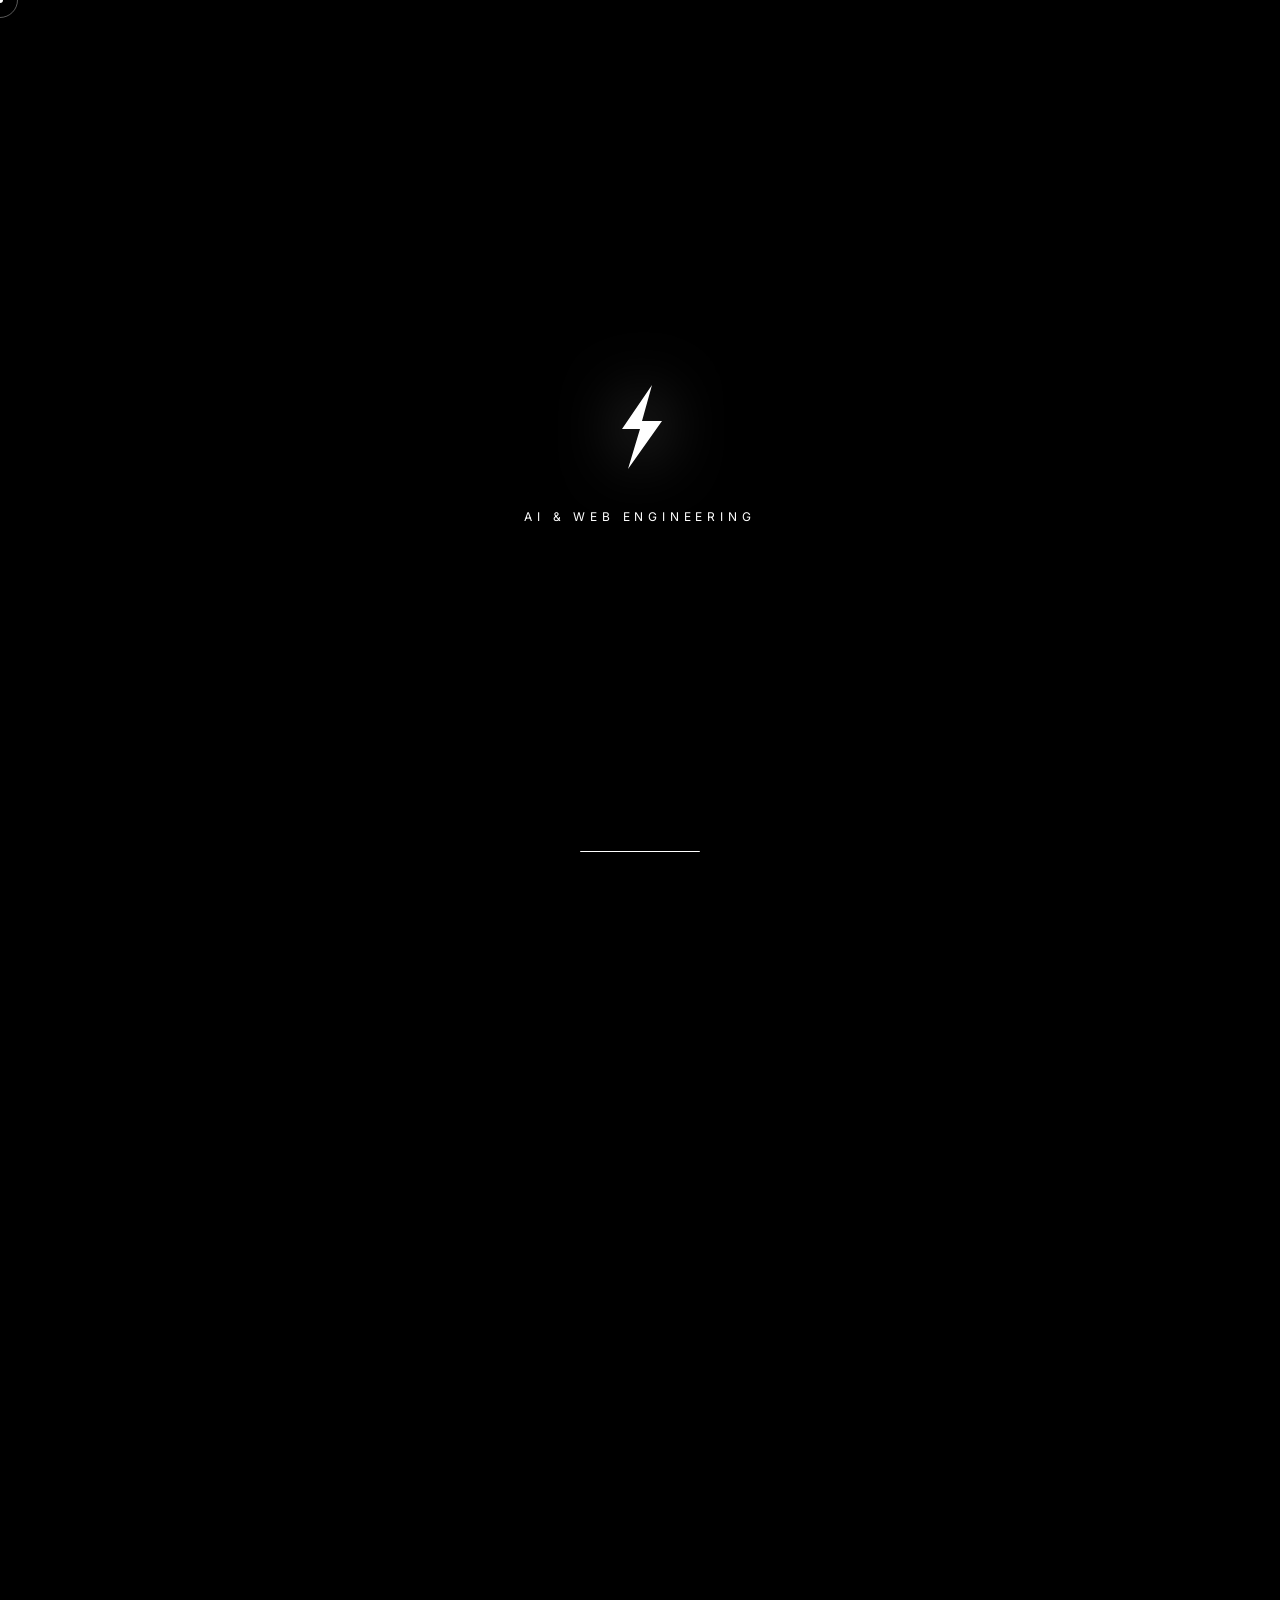
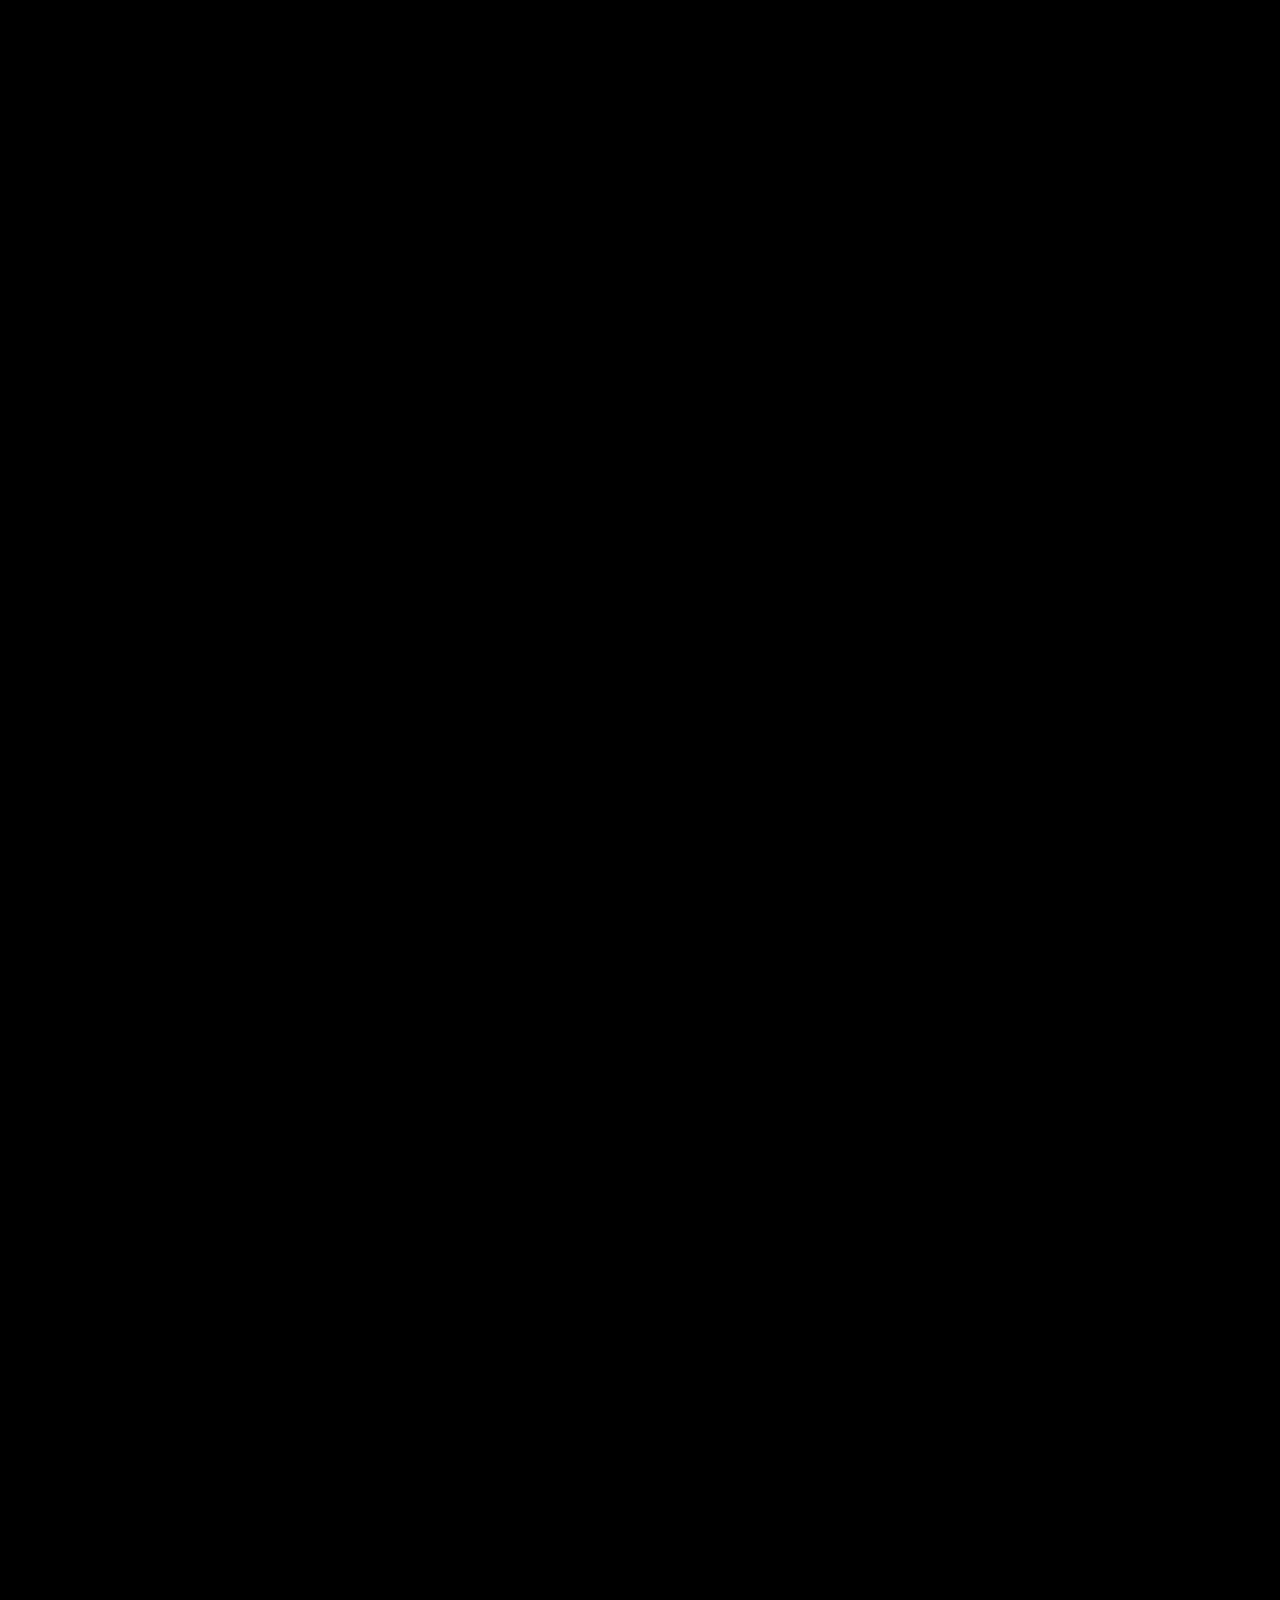
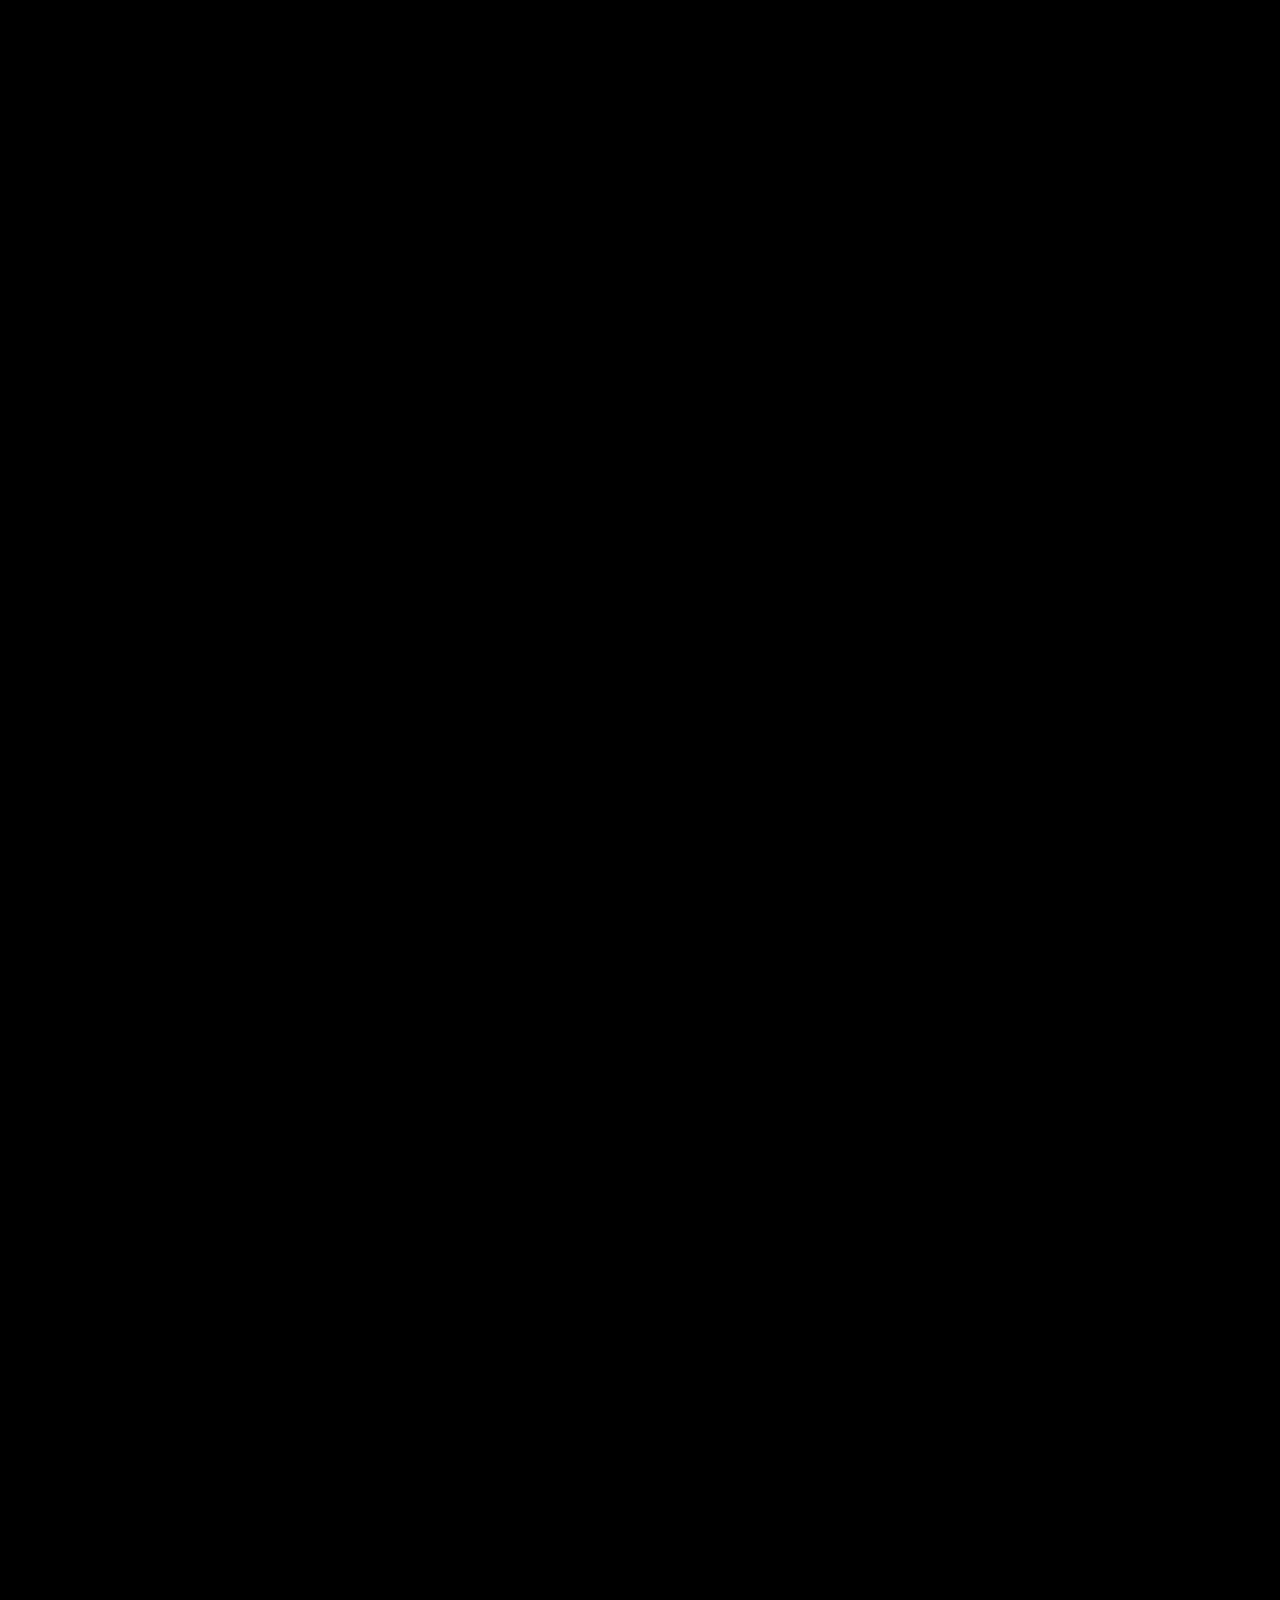
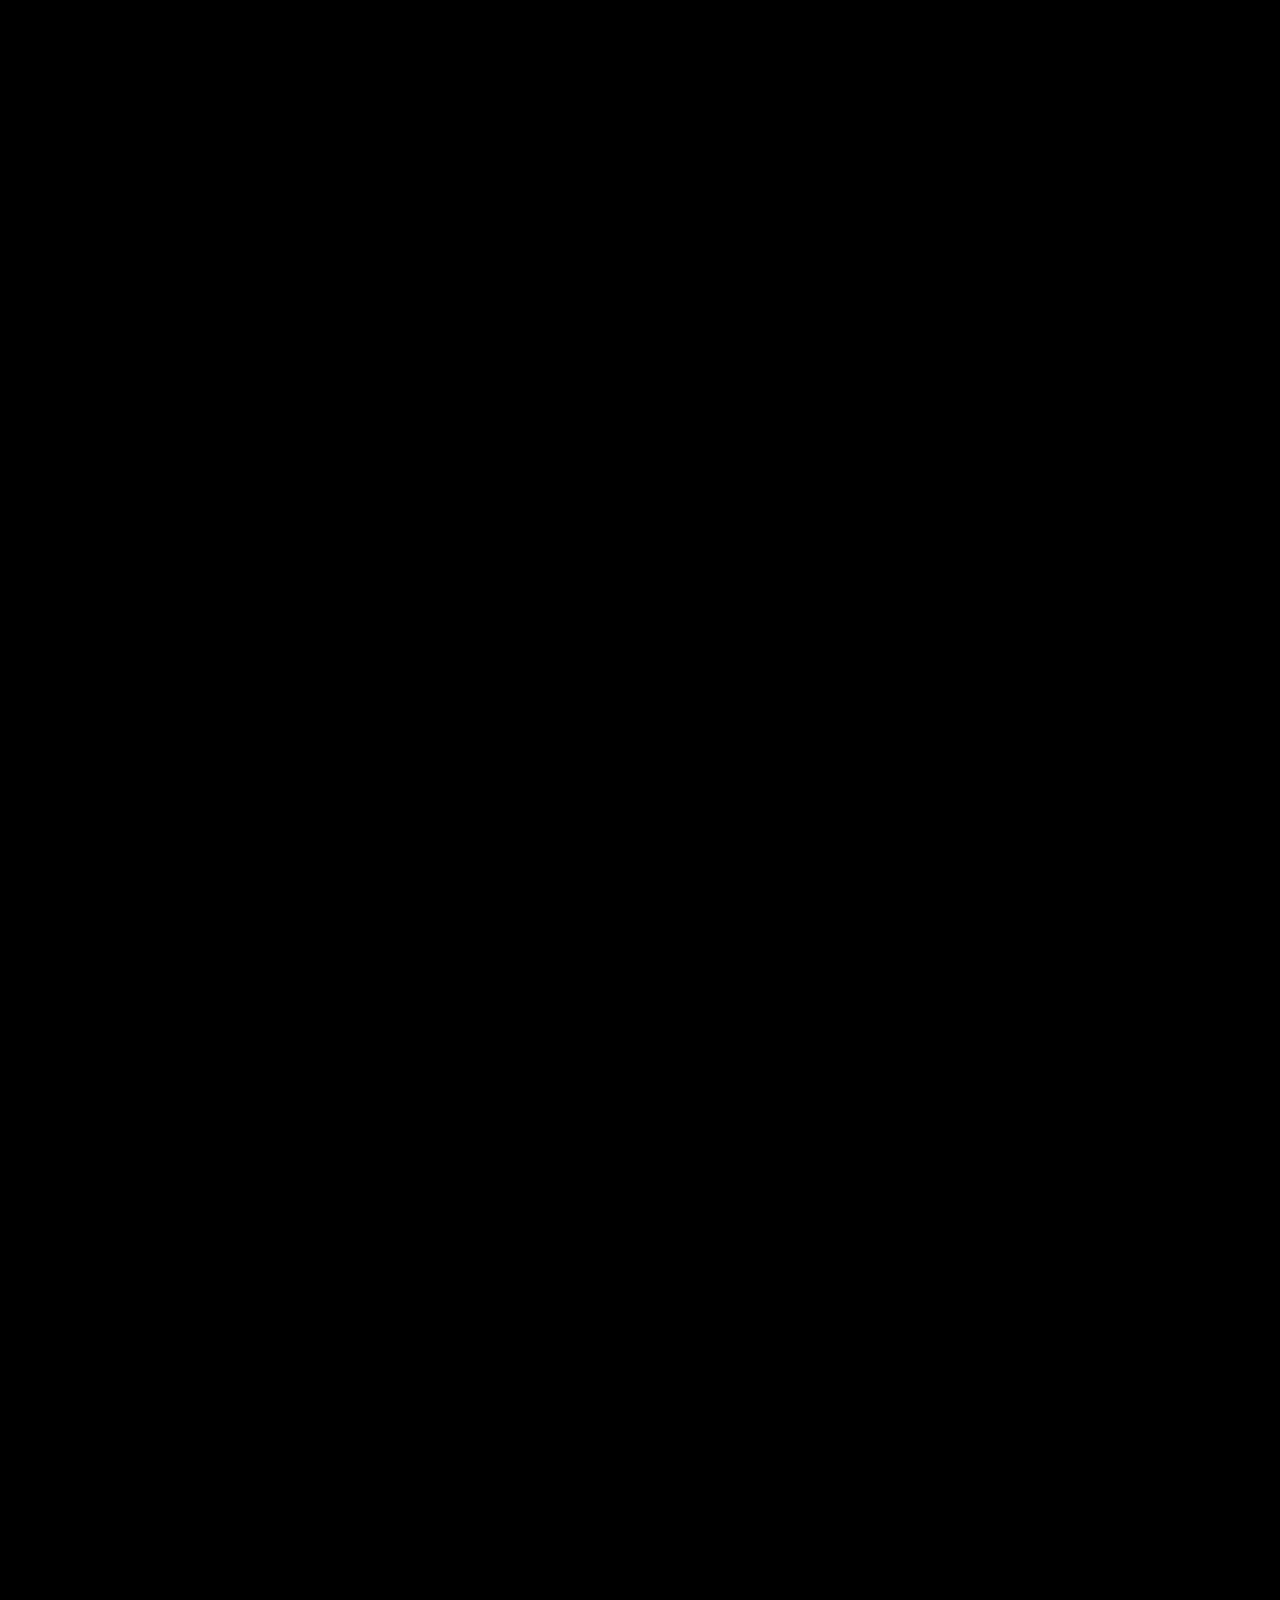
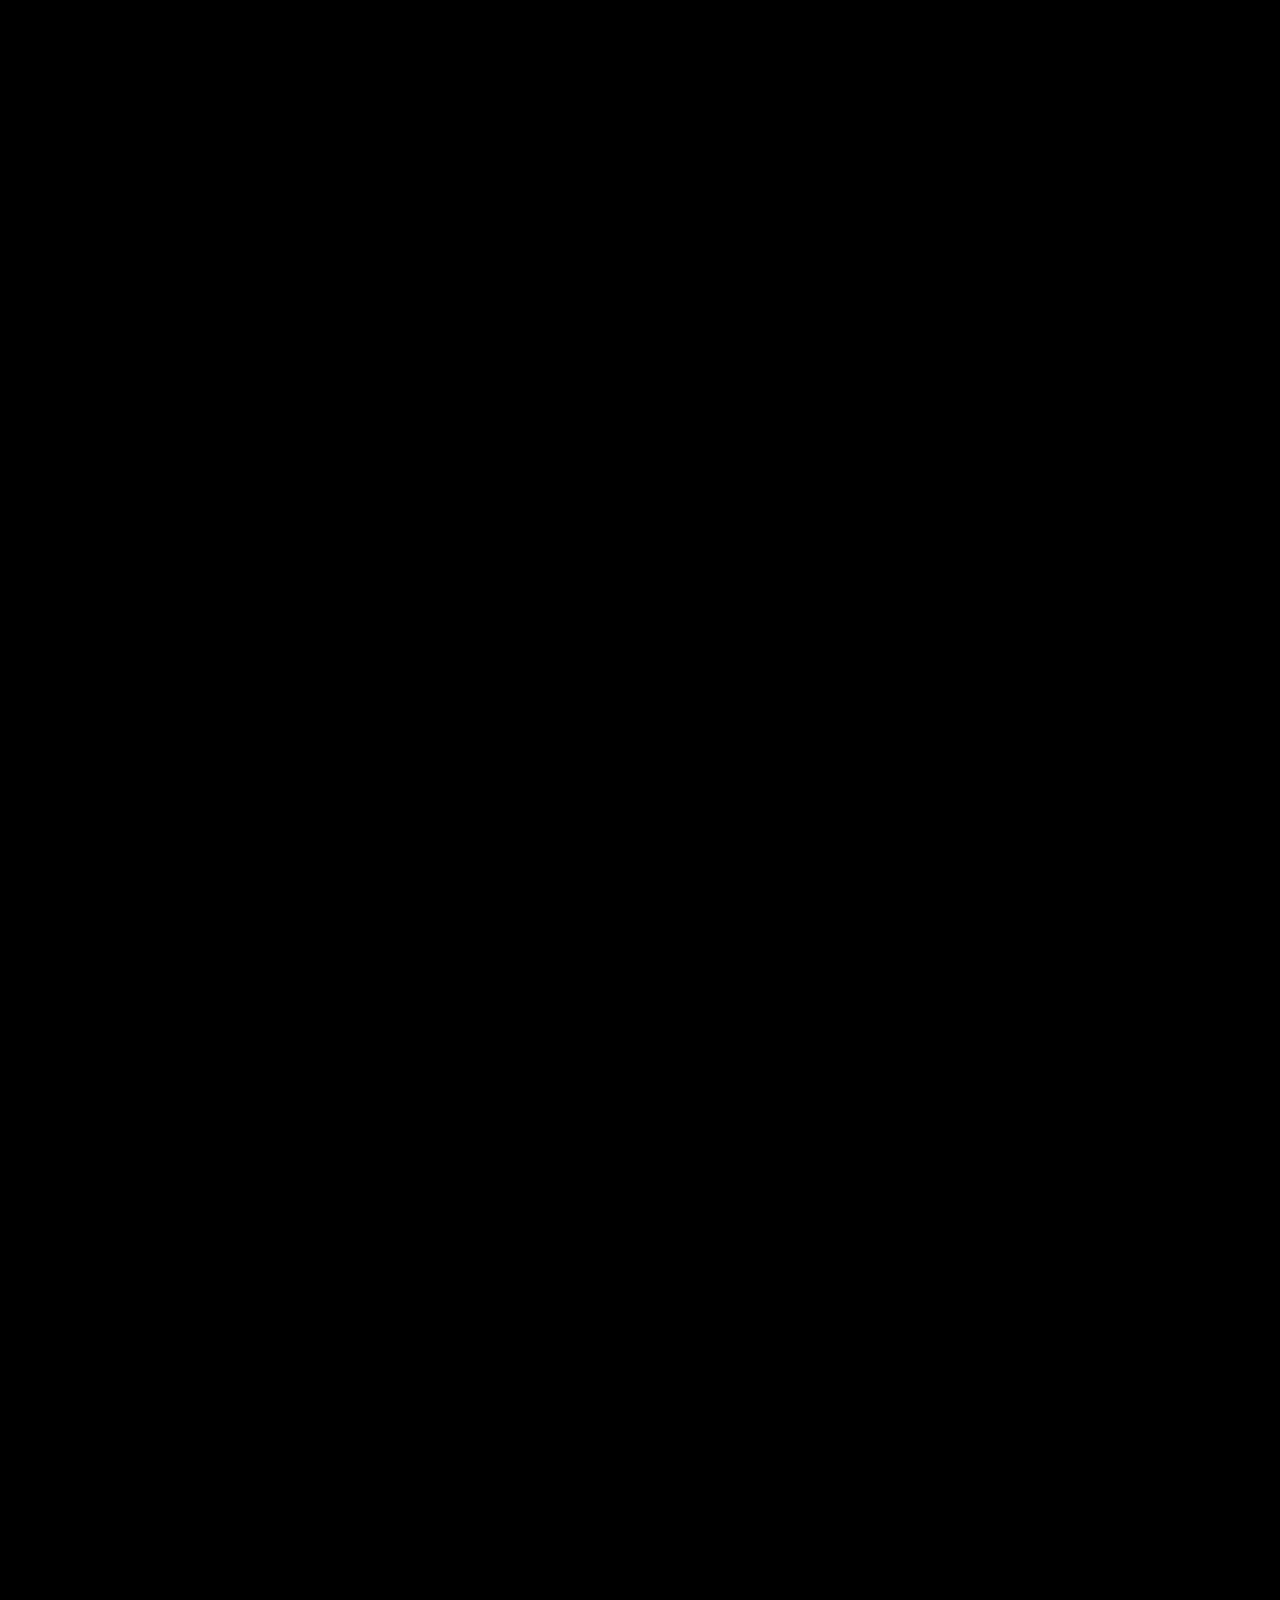
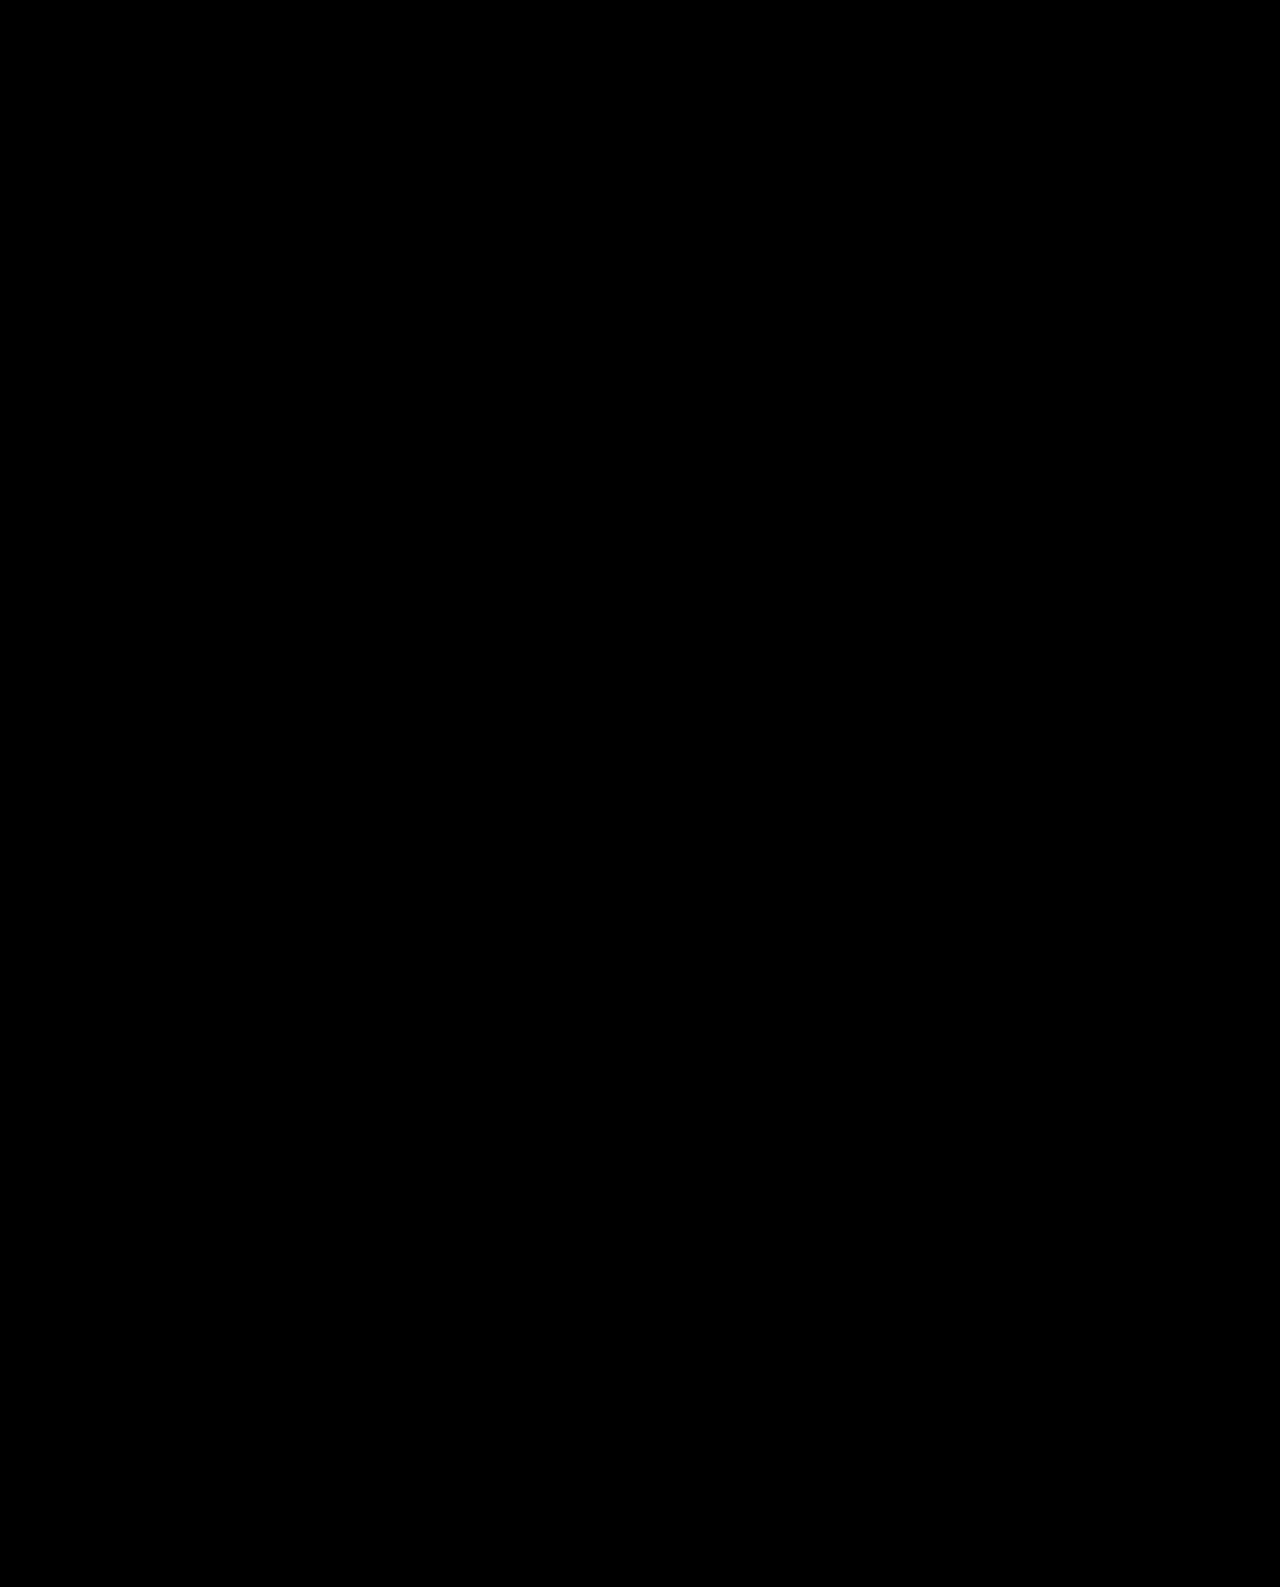
==== commit d1e75145: "Add 'Meet the Founder' section and navigation link Added a 'Founder' navigation link and a new 'Meet" ====
--- a/index.html
+++ b/index.html
@@ -1,53 +1,4 @@
 
-Claude finished the response
-1784015753322_image.png
-
-<!DOCTYPE html> <html lang="en"> <head> <meta charset="UTF-8"> <meta name="viewport" content="width=device-width, initial-scale=1.0"> <title>Solvoriz — AI & Web Engineering</title> <link href="https://fonts.googleapis.com/css2?family=Inter:wght@300;400;500;600;700;800;900&family=DM+Sans:wght@300;40
-
-pasted
-
-Founder Section
-Meet the Founder
-Aryan Jindal
-Founder, Solvoriz
-Technology has never interested me because it is "cool."
-It interests me because it solves problems.
-While many agencies focus on building websites, I became obsessed with understanding how businesses actually operate—how leads are generated, how customers are managed, and where businesses lose valuable time every single day.
-That obsession became Solvoriz.
-Today, we build intelligent systems that combine premium web engineering, AI automation, CRM infrastructure and workflow automation into one seamless business operating system.
-Every solution is designed with one objective:
-Generate measurable business growth. now add this below add navigation to it meet the layout this is my image make it properly my face should be visible rathe than background above my head like place it properly make it primium
-
-Show more
-
-Devised efficient file editing strategy using targeted replacements
-Devised efficient file editing strategy using targeted replacements
-Added a "Founder" nav link and a new Meet the Founder section that matches the site's monochrome, premium aesthetic — split card with your photo on the left and the story on the right, a quote pull, and a clean signature line.
-
-For the photo, I set object-fit: cover with object-position: 50% 30% so it crops in tighter and centers on your face instead of the ceiling above your head, applied a subtle grayscale/contrast treatment to keep it on-brand with the site's black-and-white palette (it shifts to fuller color on hover for a nice touch), and added a soft bottom gradient so it blends into the card.
-
-
-Presented 2 files
-Presented 2 files
-Keep founder.jpg in the same folder as solvoriz.html when you host it, since the image is referenced by relative path. If you want the crop framed differently (tighter on the face, more shoulders, etc.), just let me know and I'll adjust the object-position value.
-
-
-Solvoriz
-Code · HTML 
-
-Founder
-Image · JPG 
-
-Want to be notified when Claude responds?
-
-
-
-
-
-Claude is AI and can make mistakes. Please double-check responses.
-
-
-Solvoriz · HTML
 <!DOCTYPE html>
 <html lang="en">
 <head>
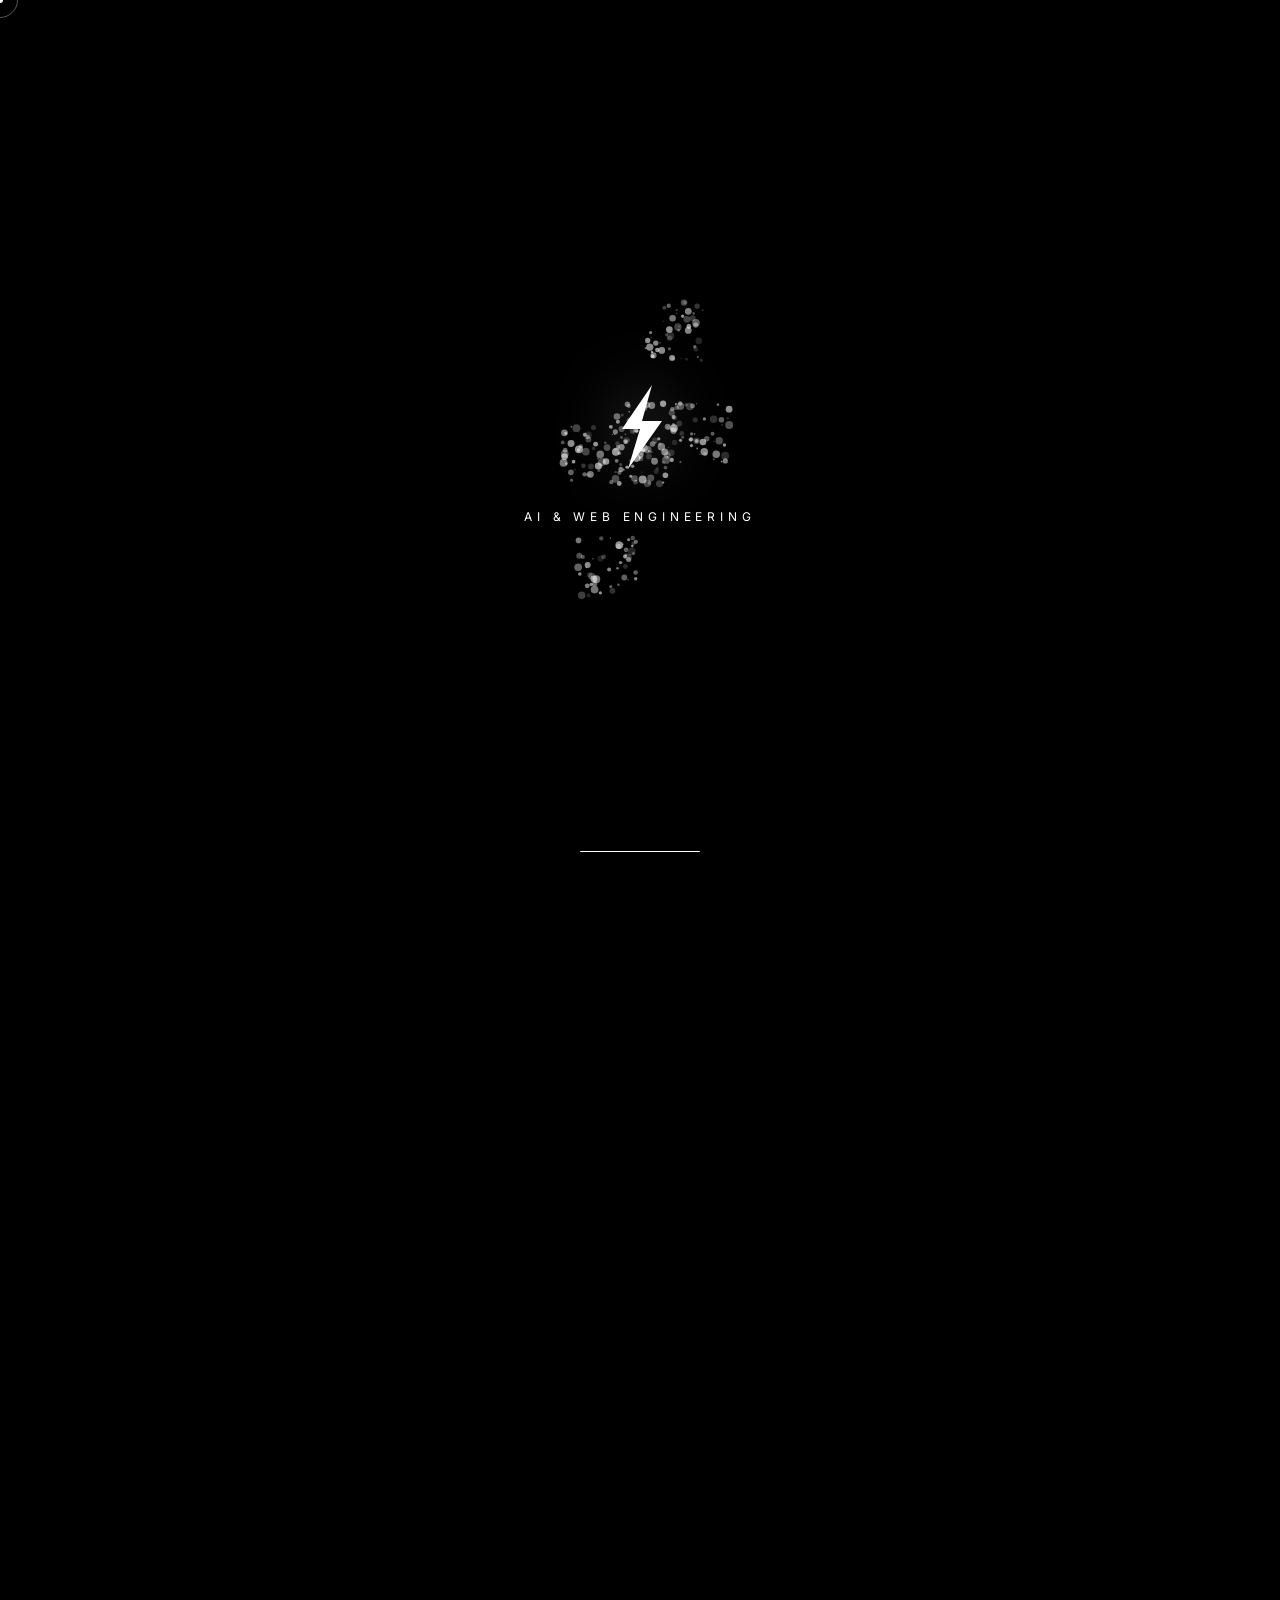
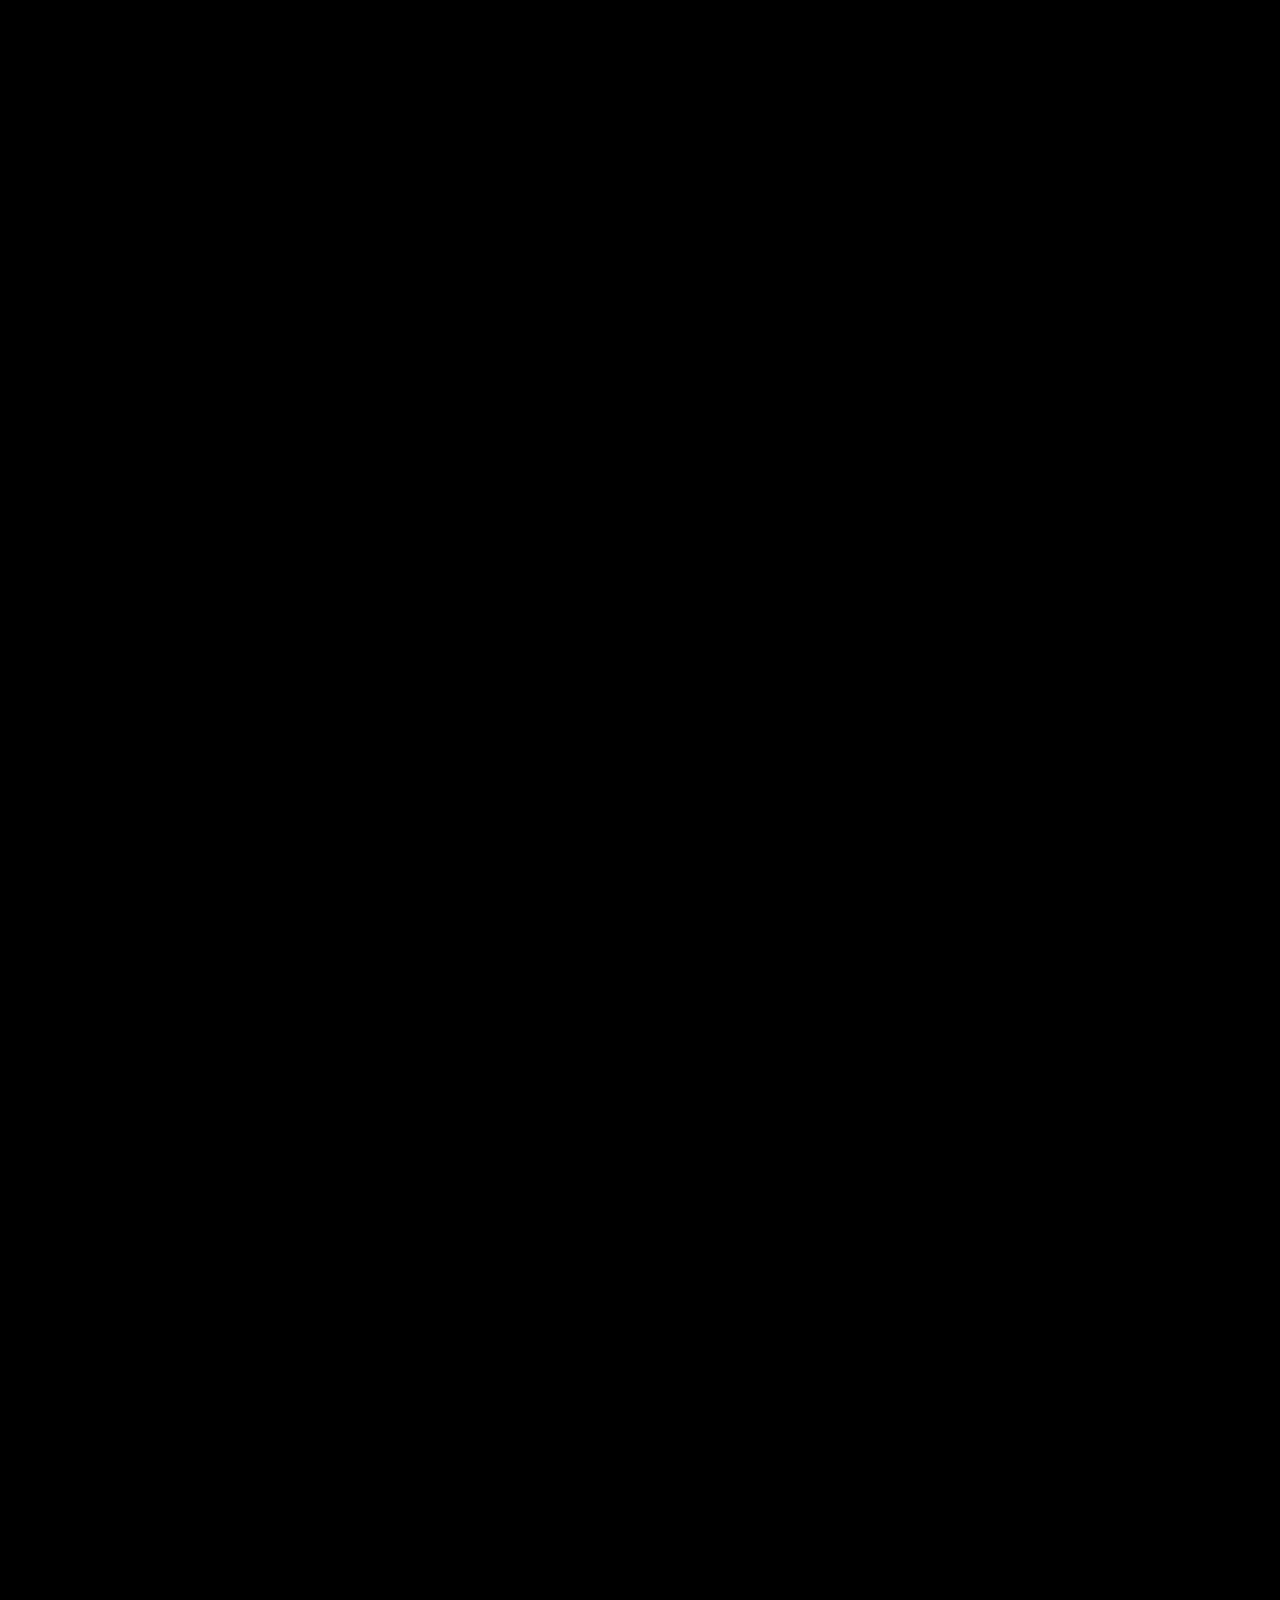
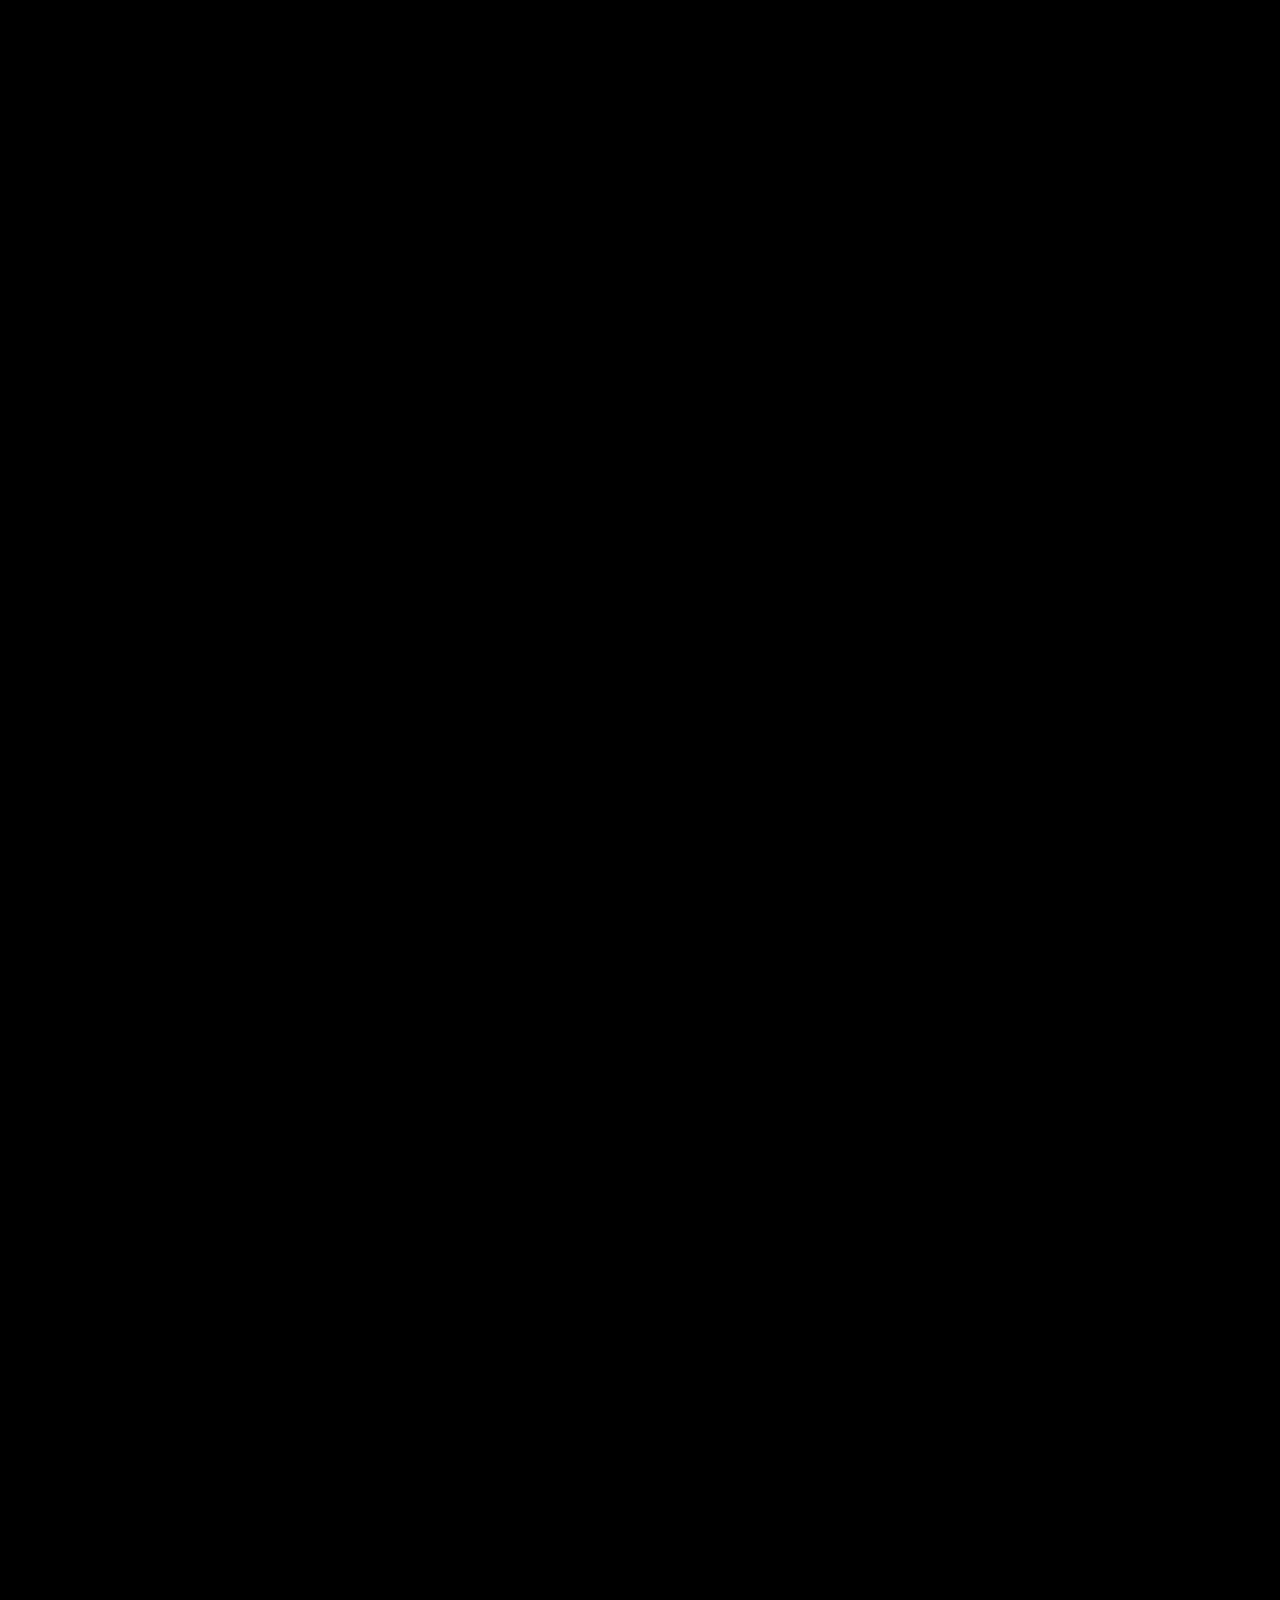
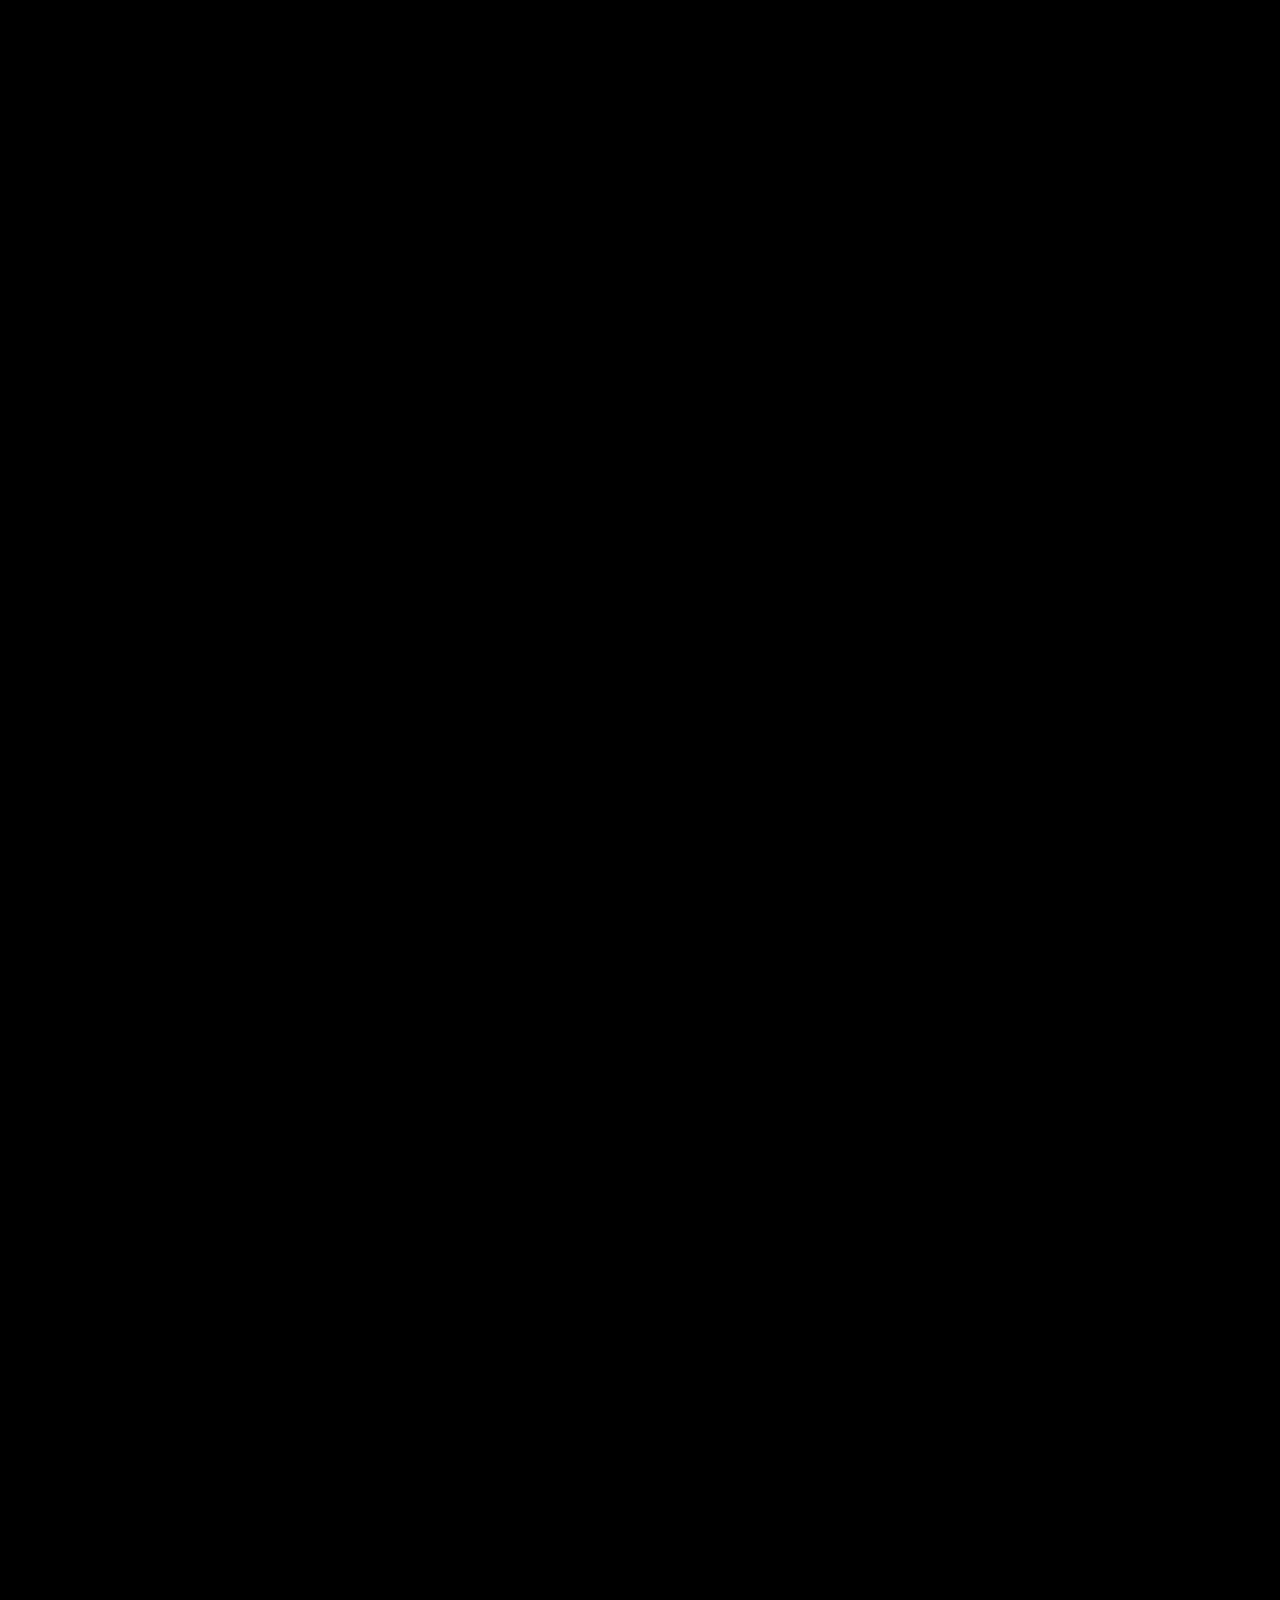
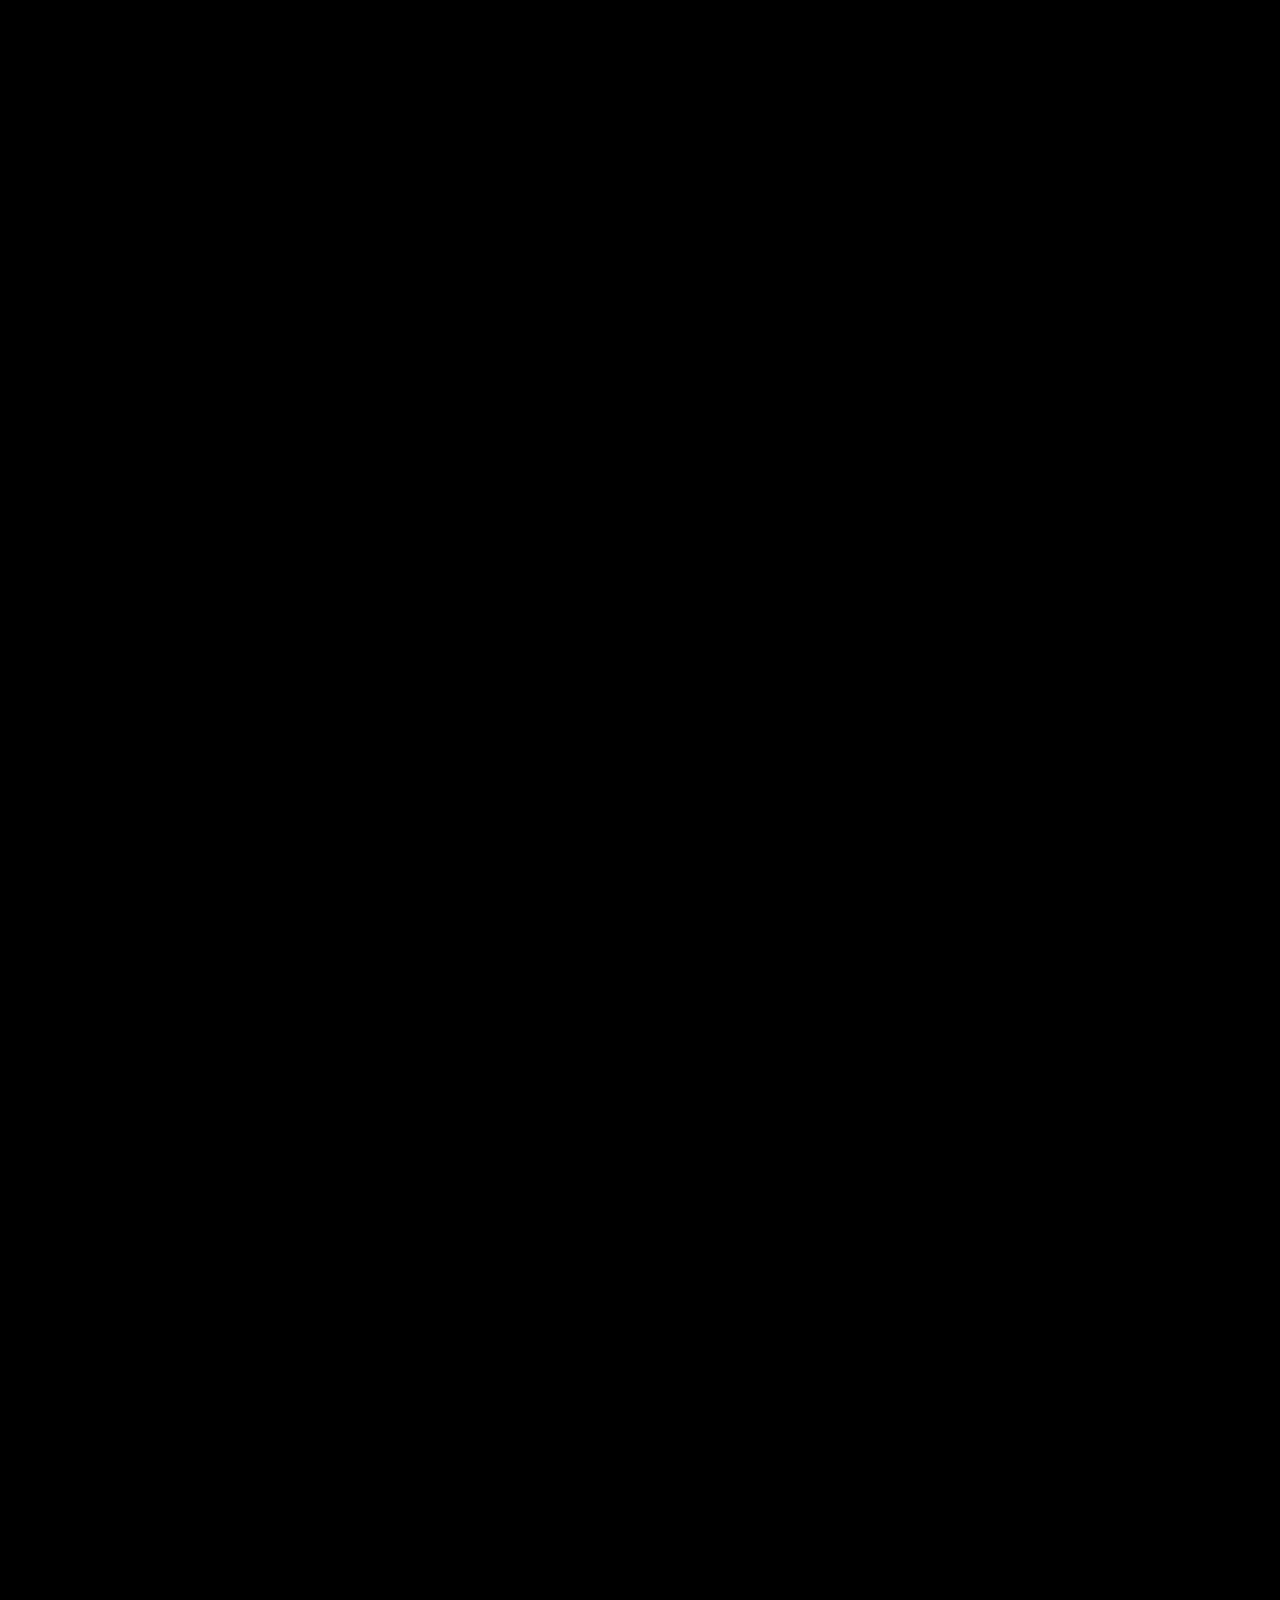
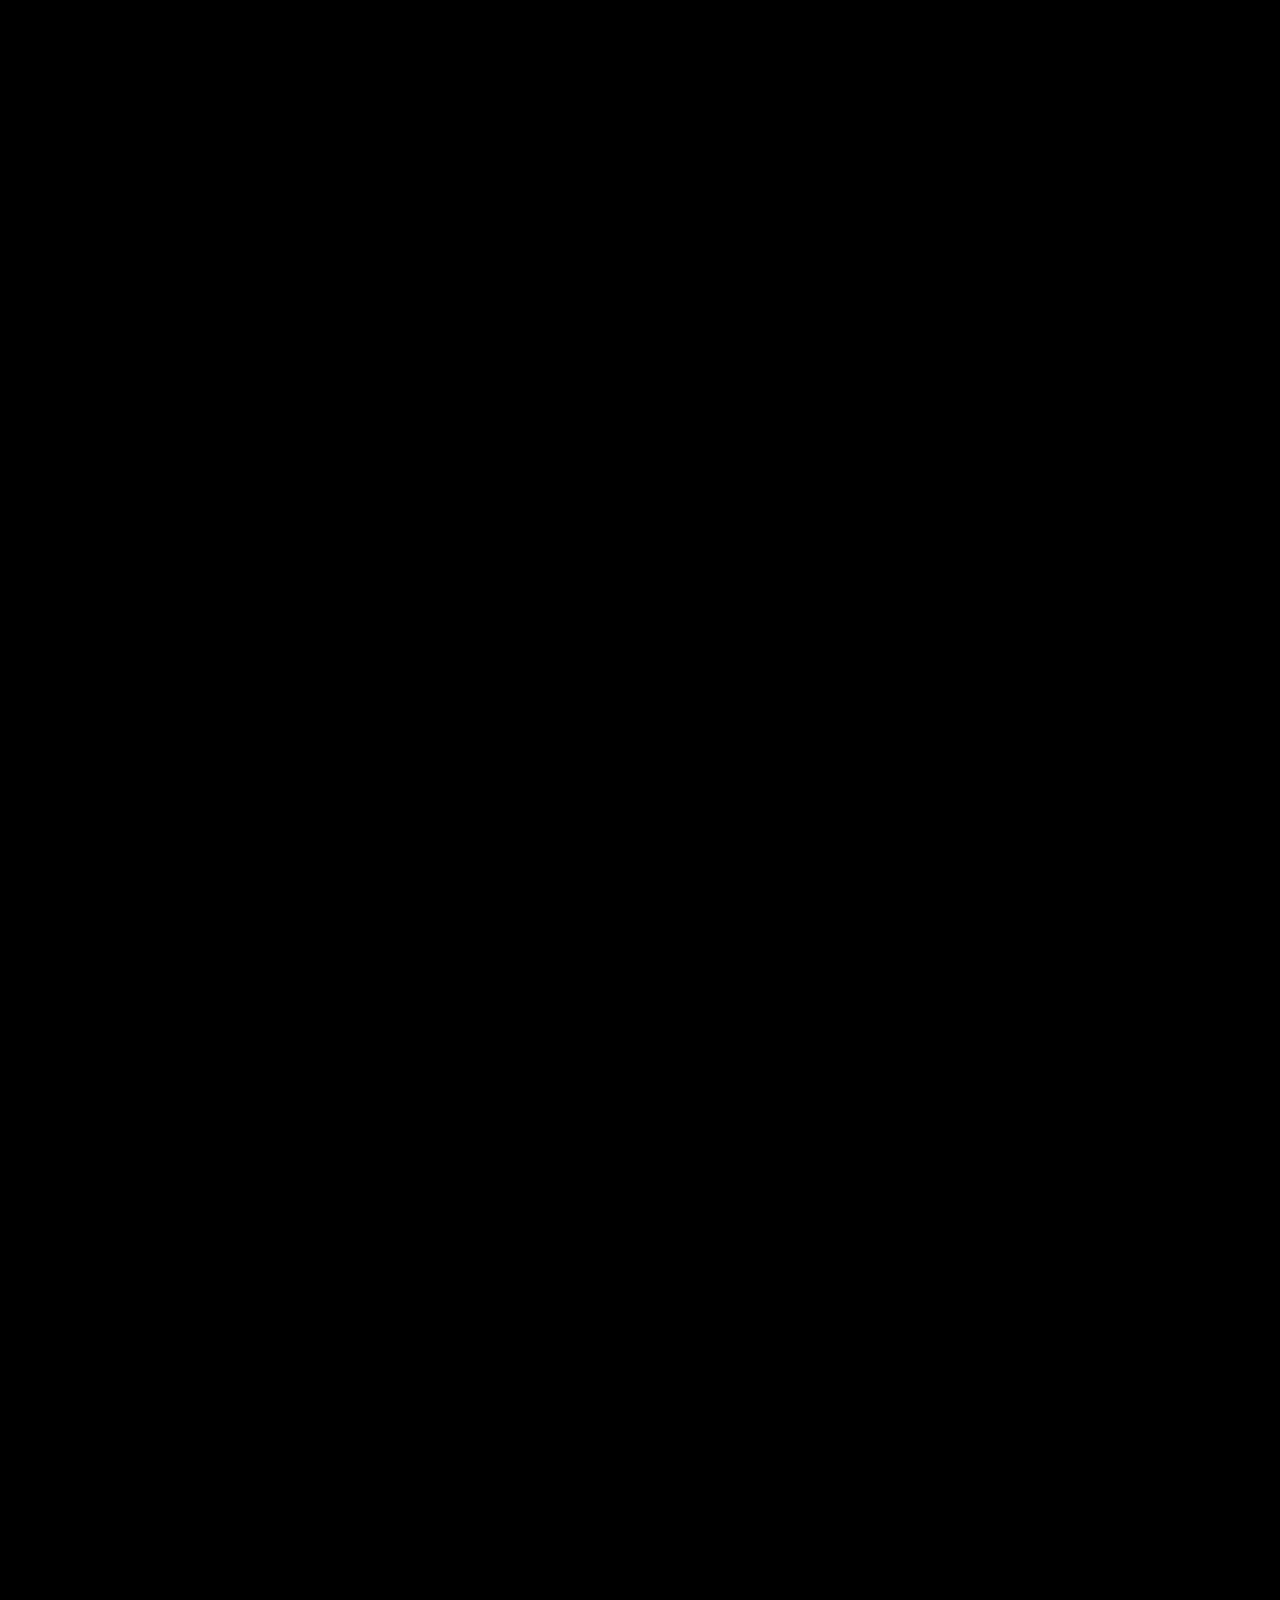
==== commit c54bdc7d: "Add LinkedIn profile link in founder's section Added LinkedIn profile link to the founder's section." ====
--- a/index.html
+++ b/index.html
@@ -1620,6 +1620,7 @@
         <p class="founder-body"><span class="founder-highlight">That obsession became Solvoriz.</span></p>
         <p class="founder-body">Today, we build intelligent systems that combine premium web engineering, AI automation, CRM infrastructure and workflow automation into one seamless business operating system.</p>
         <div class="founder-signature">Every solution is designed with one objective: Generate measurable business growth.</div>
+        <p class="founder-body">Linked In: www.linkedin.com/in/aryan-jindal-solvoriz</p>
       </div>
     </div>
   </section>
